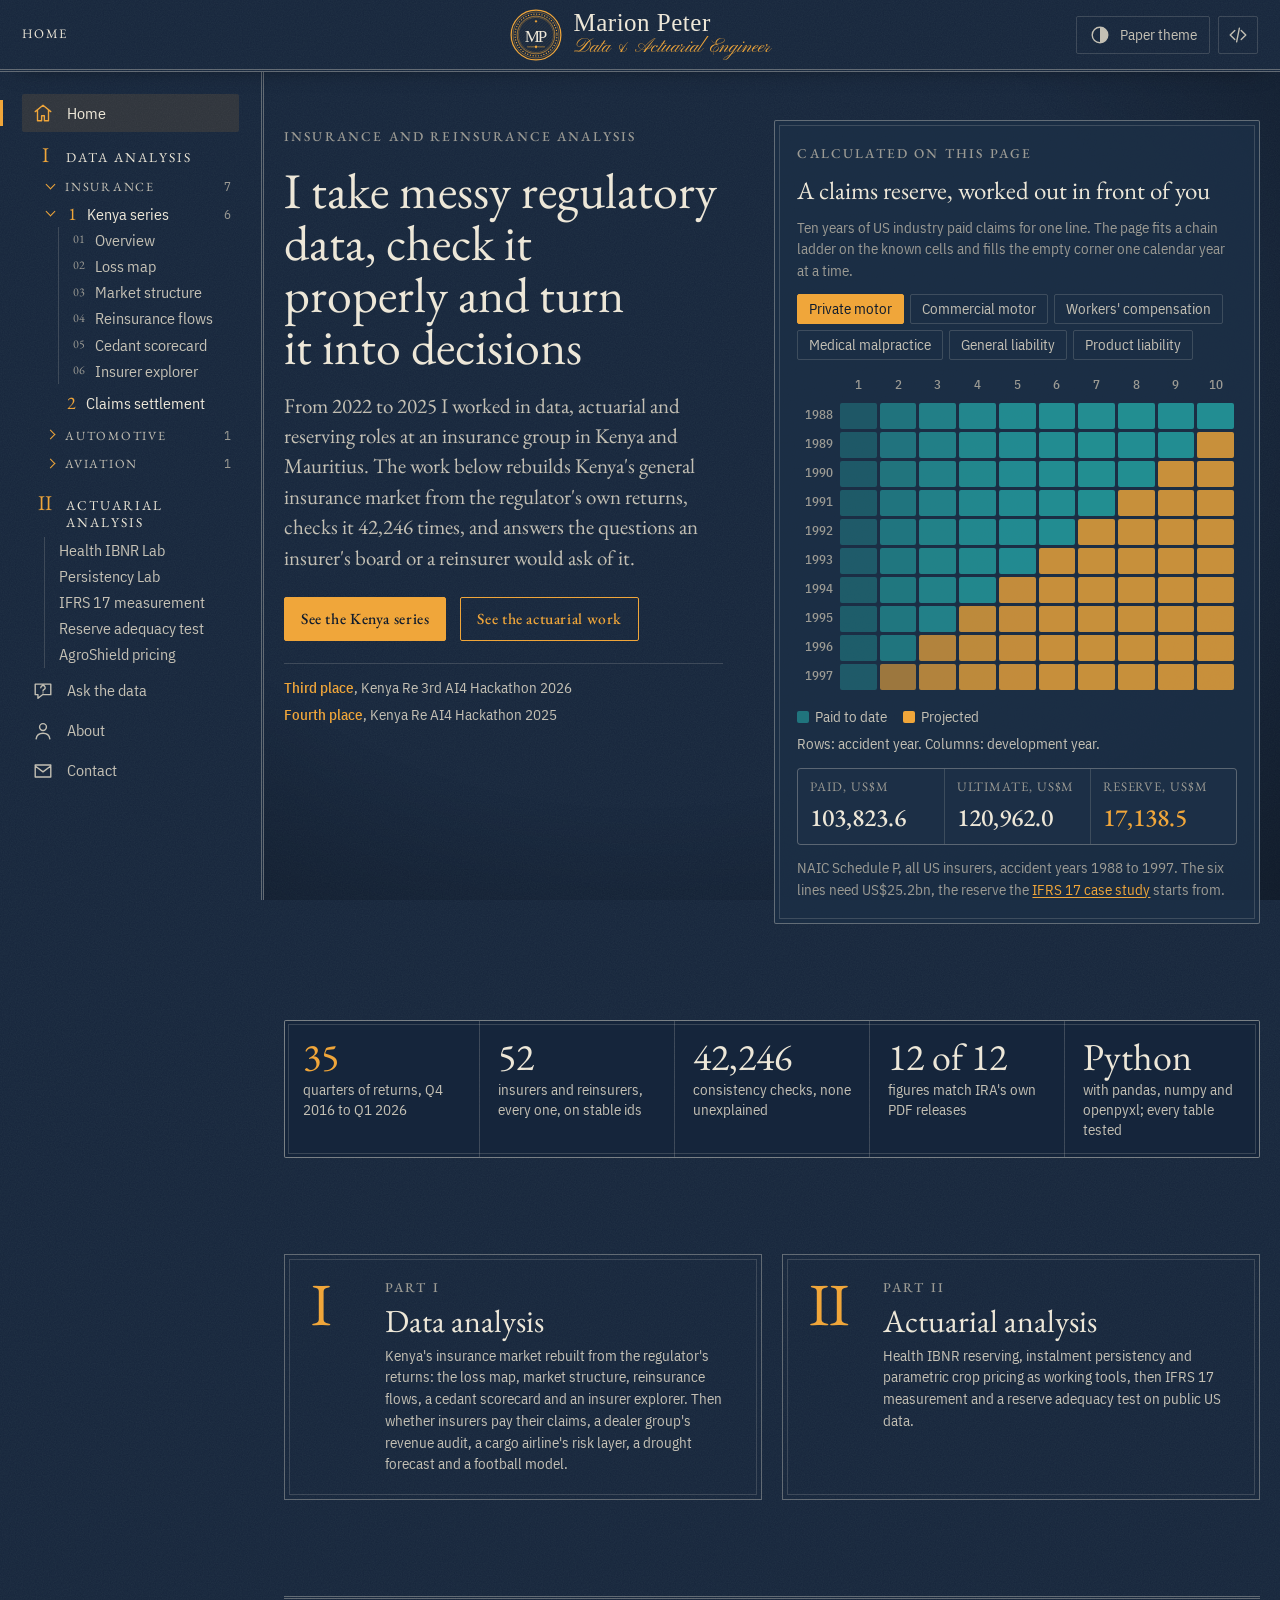
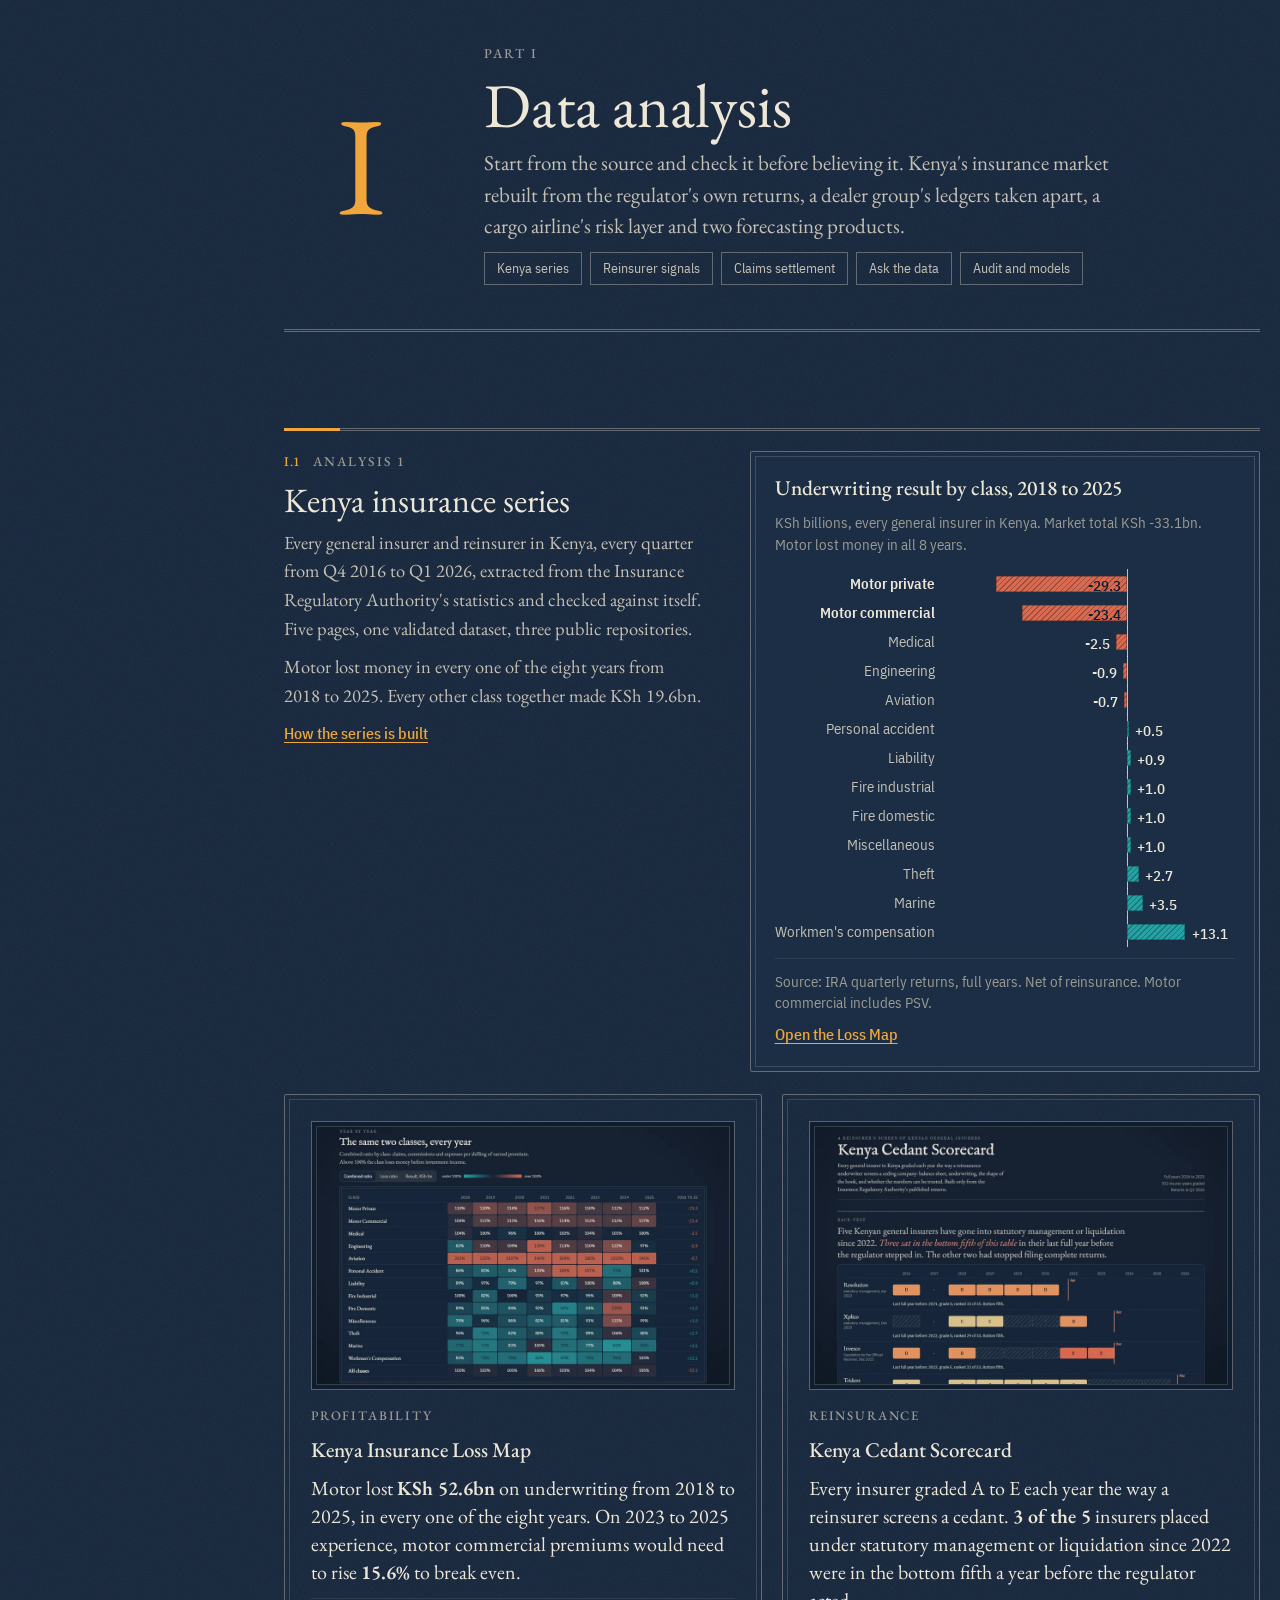
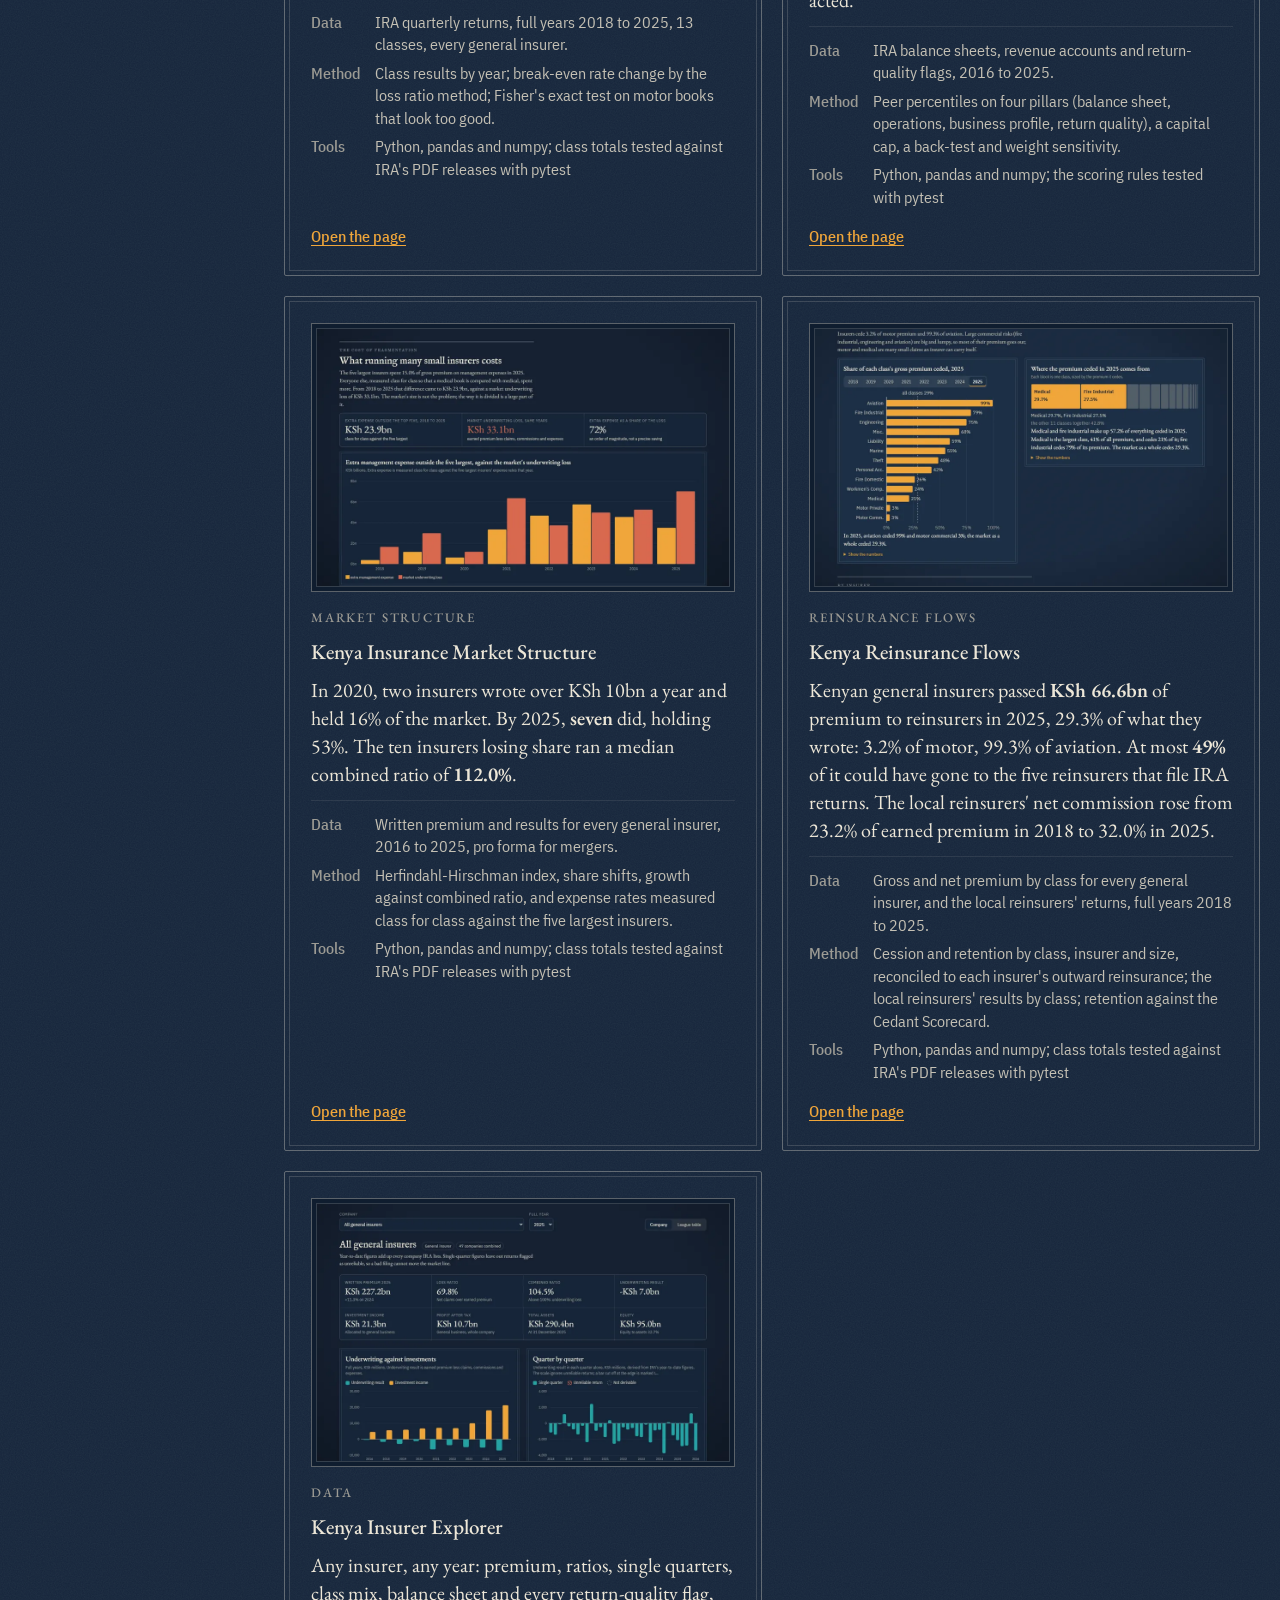
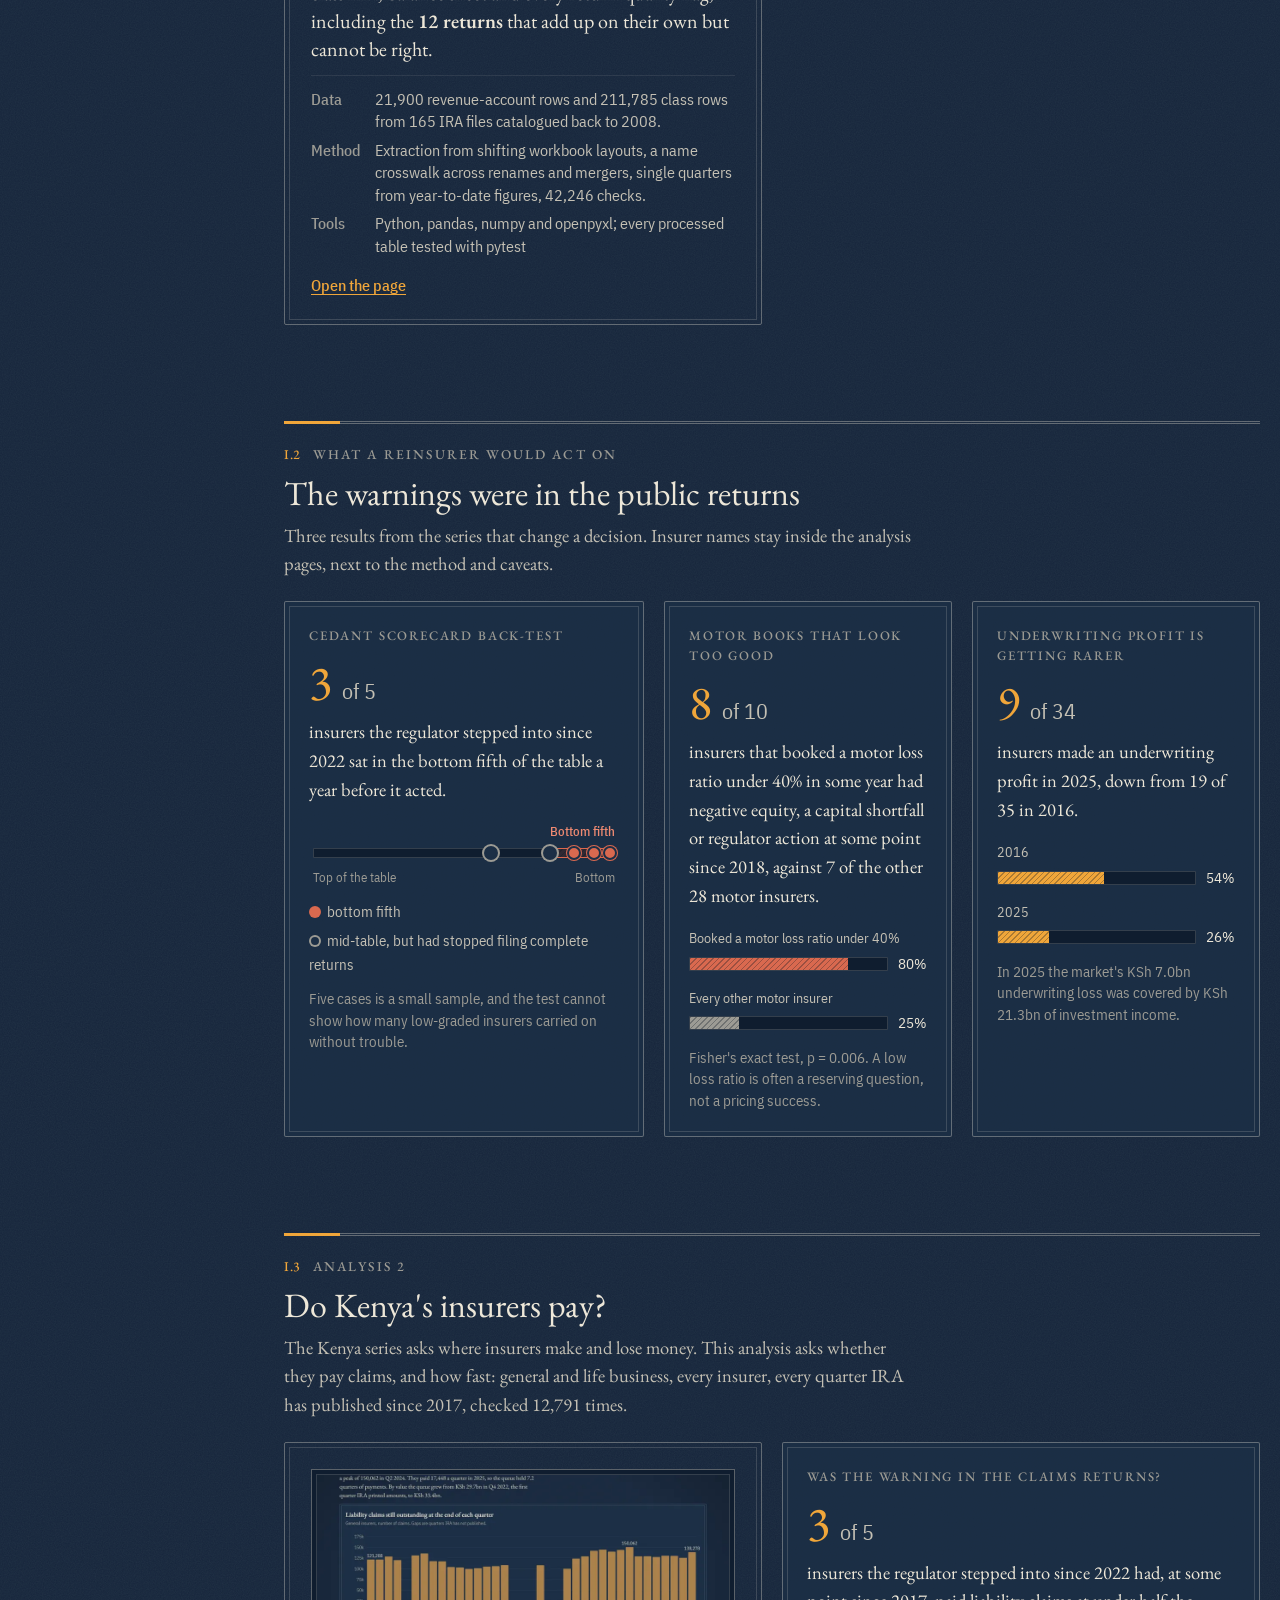
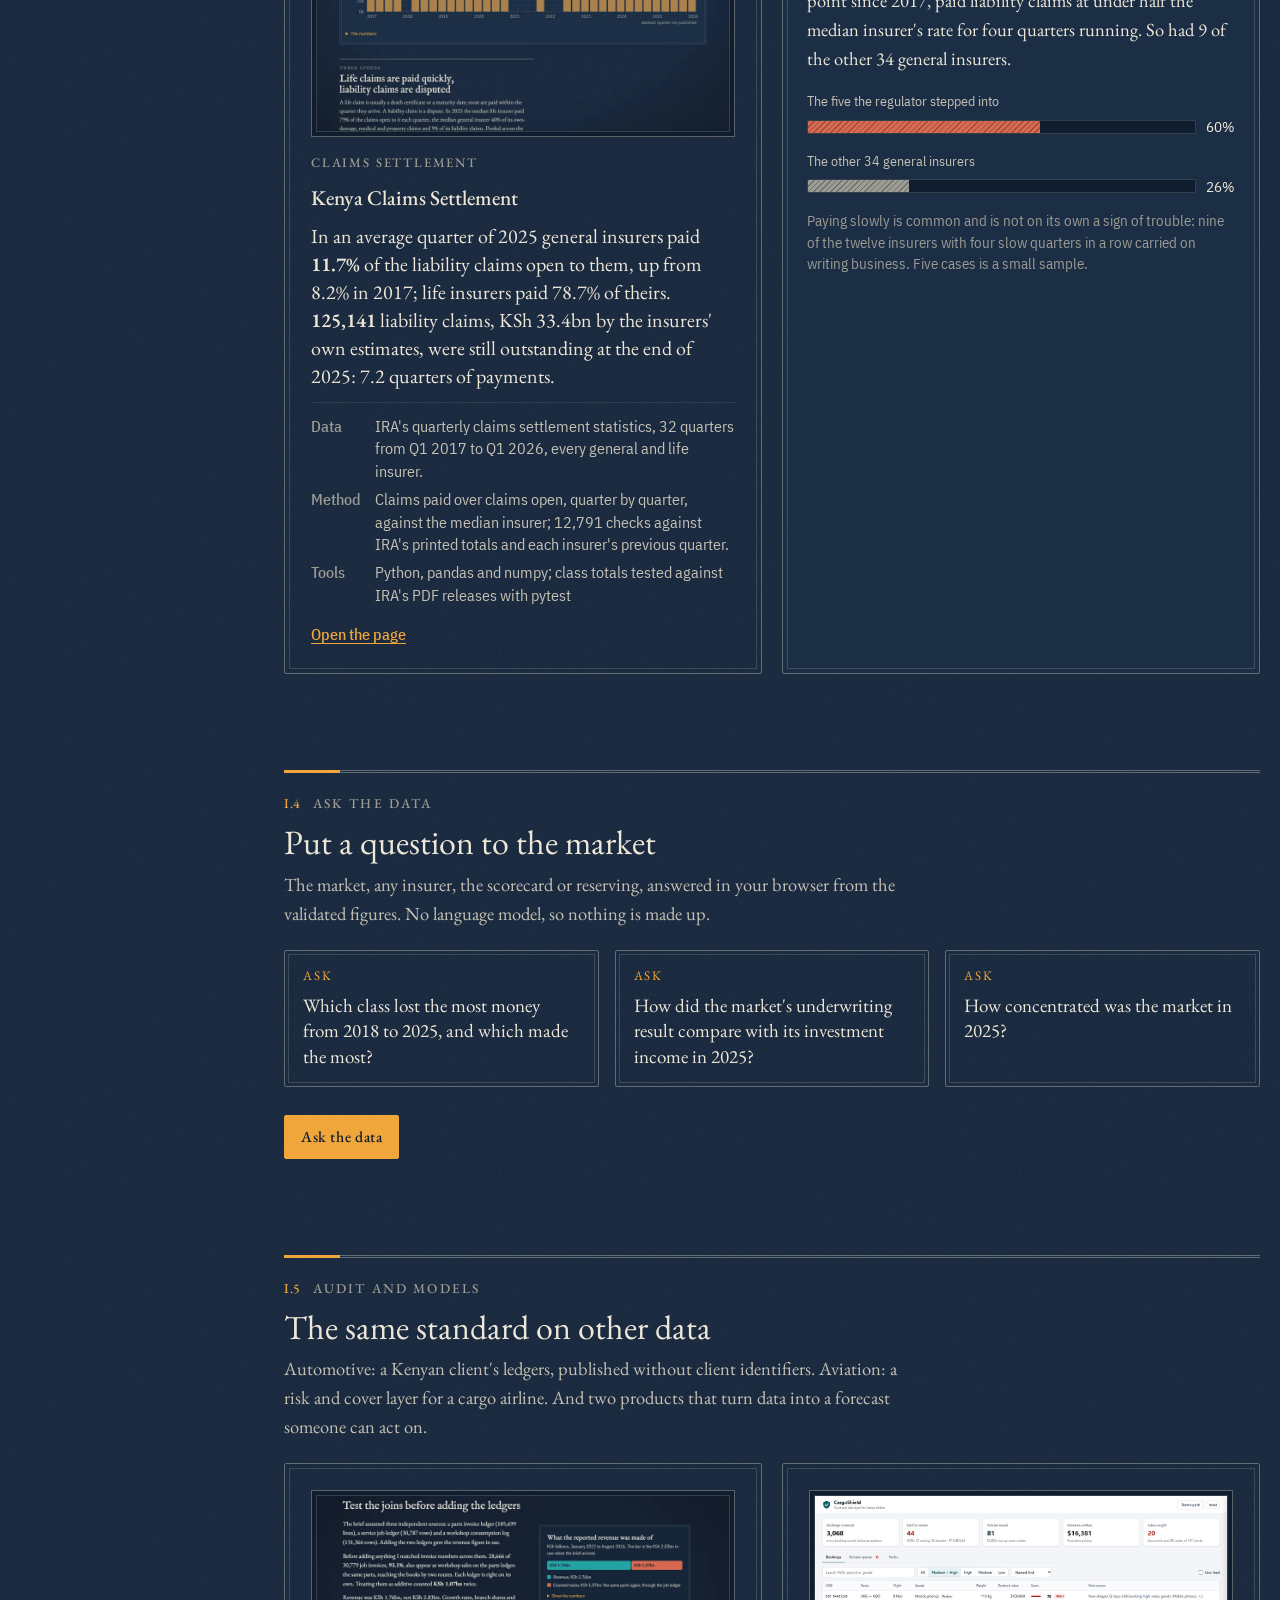
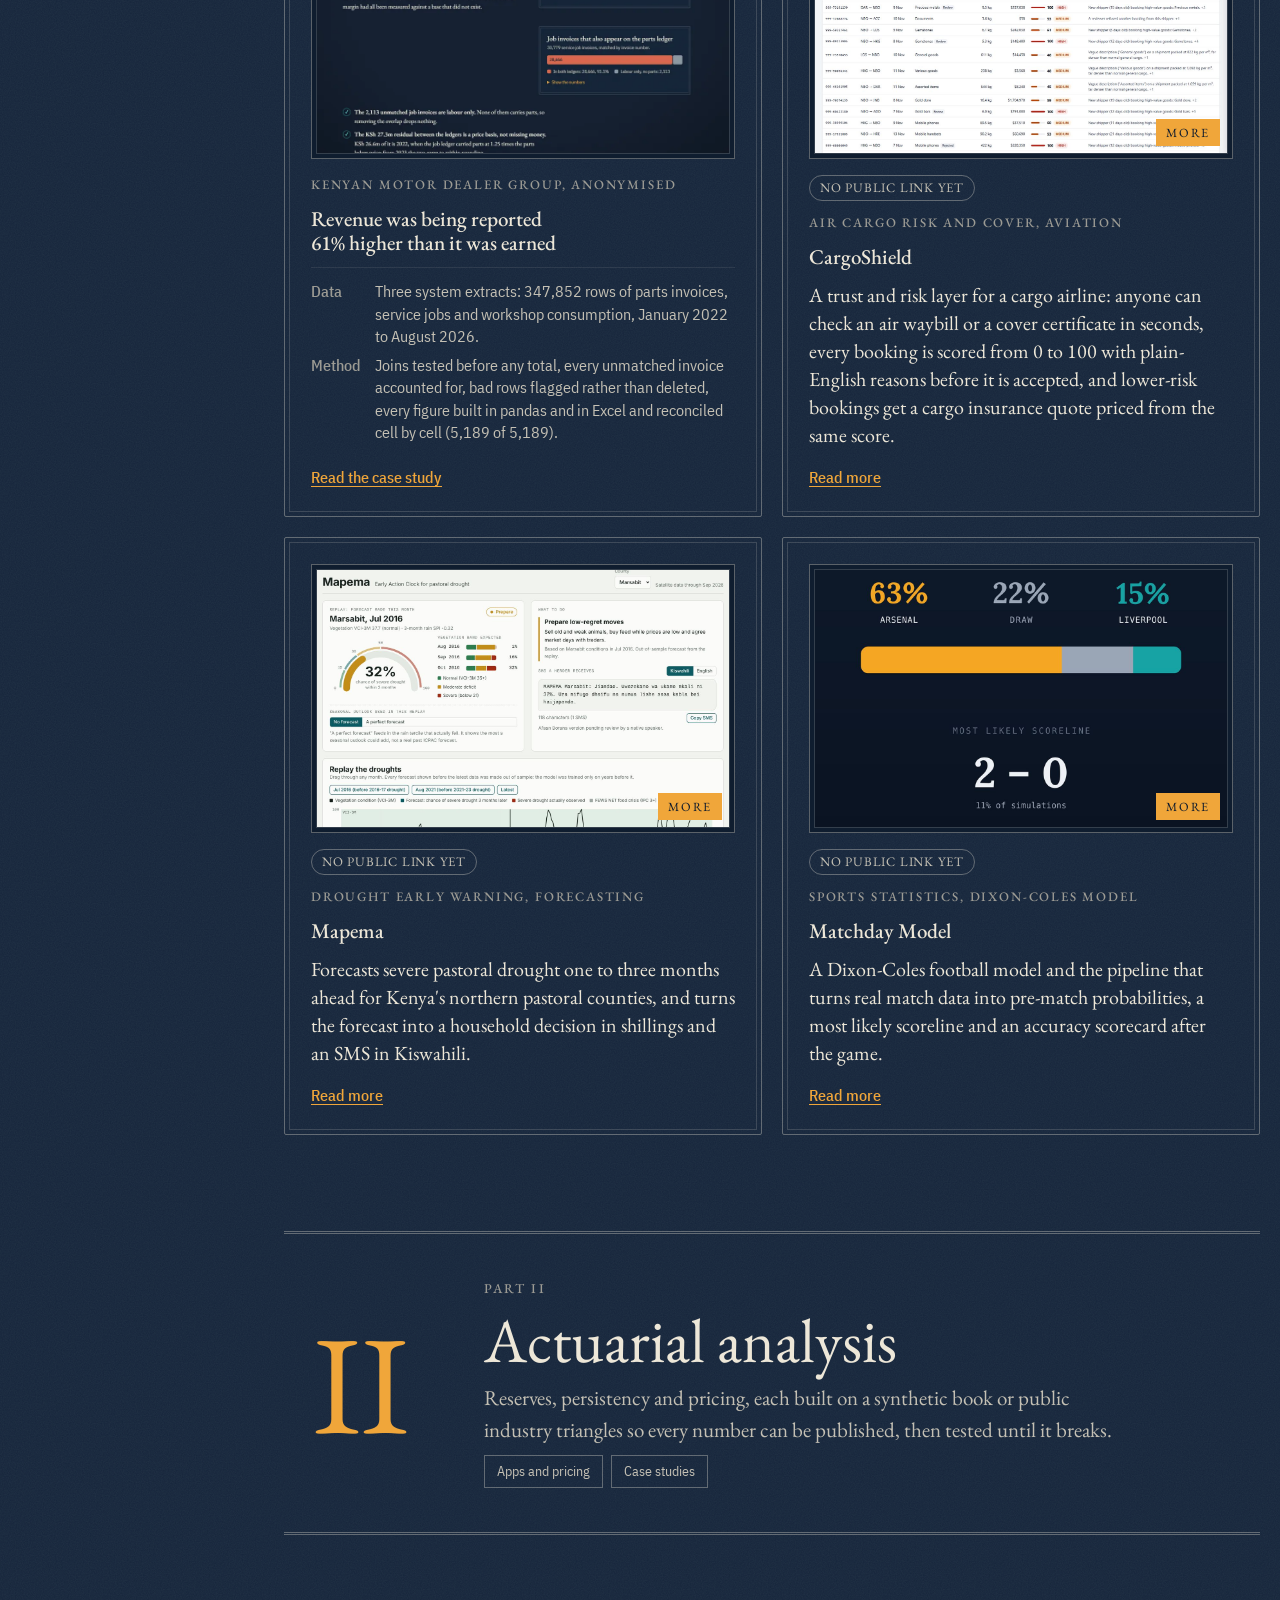
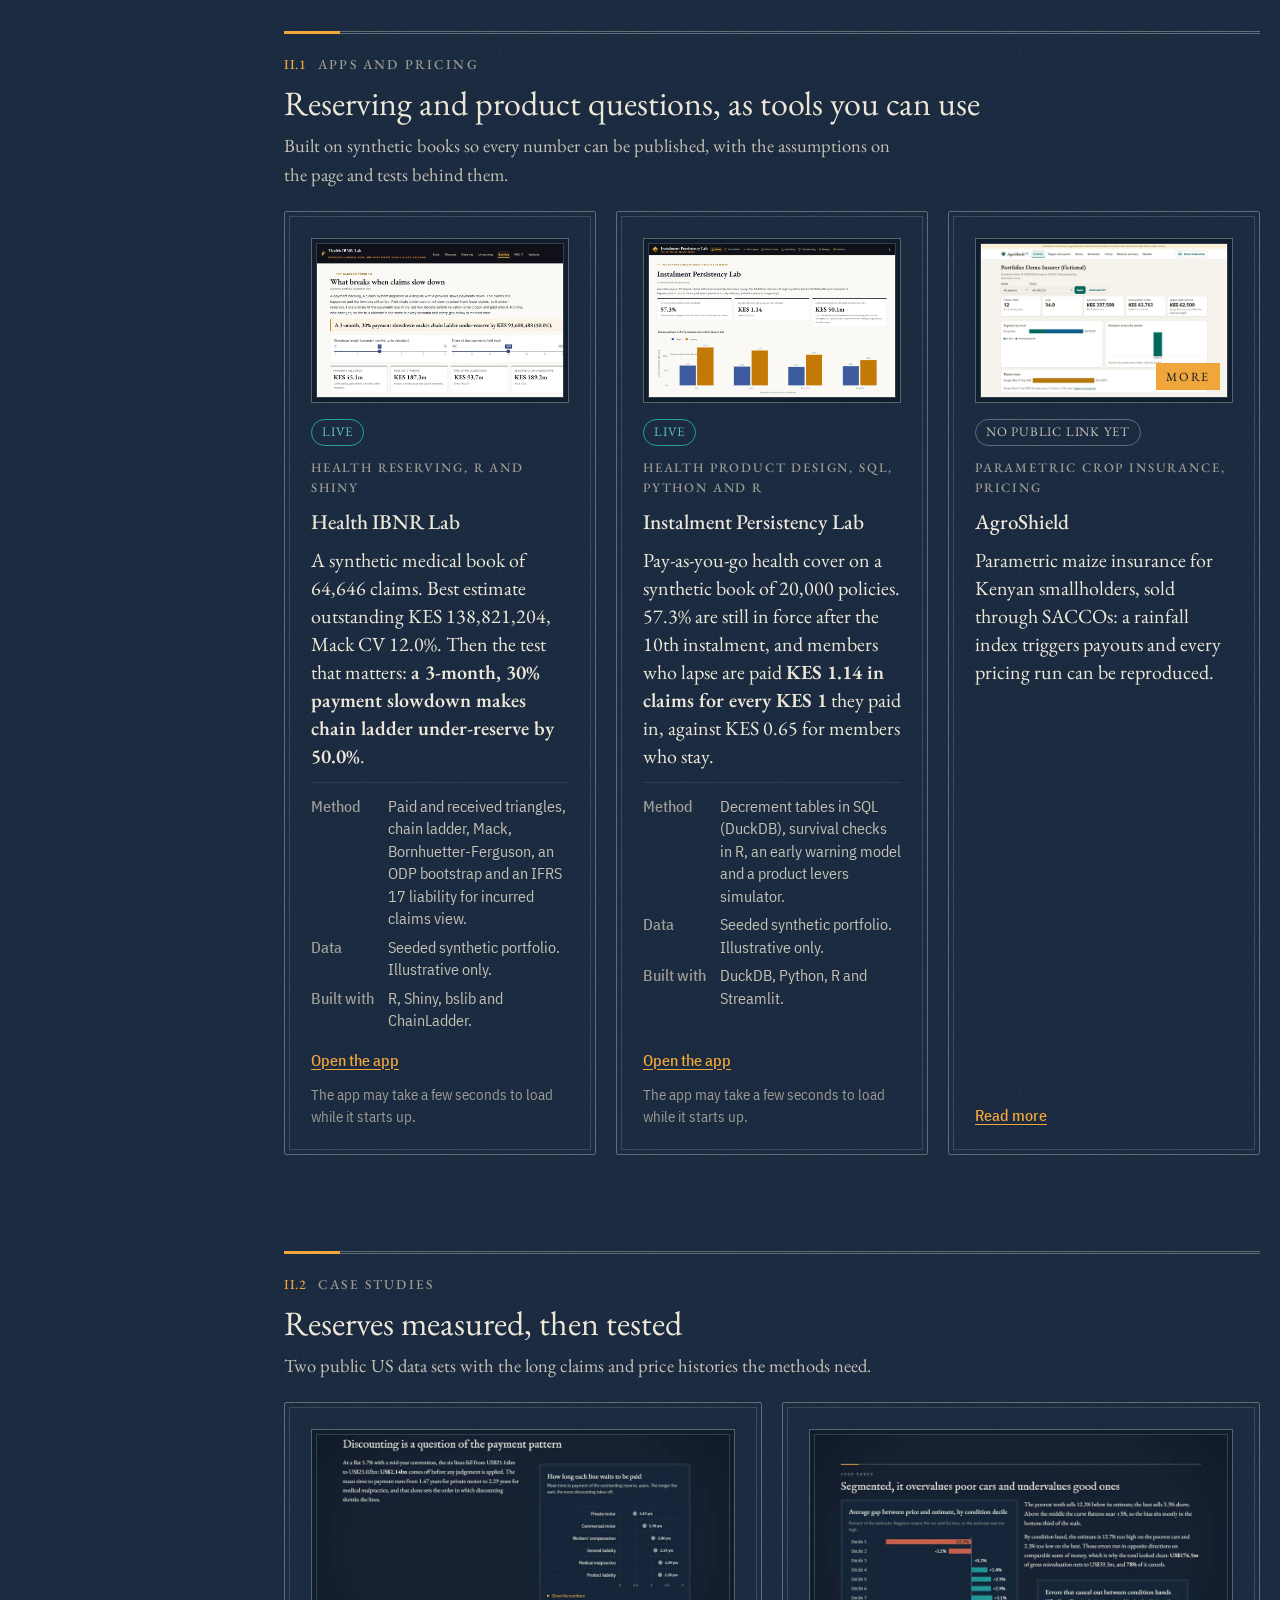
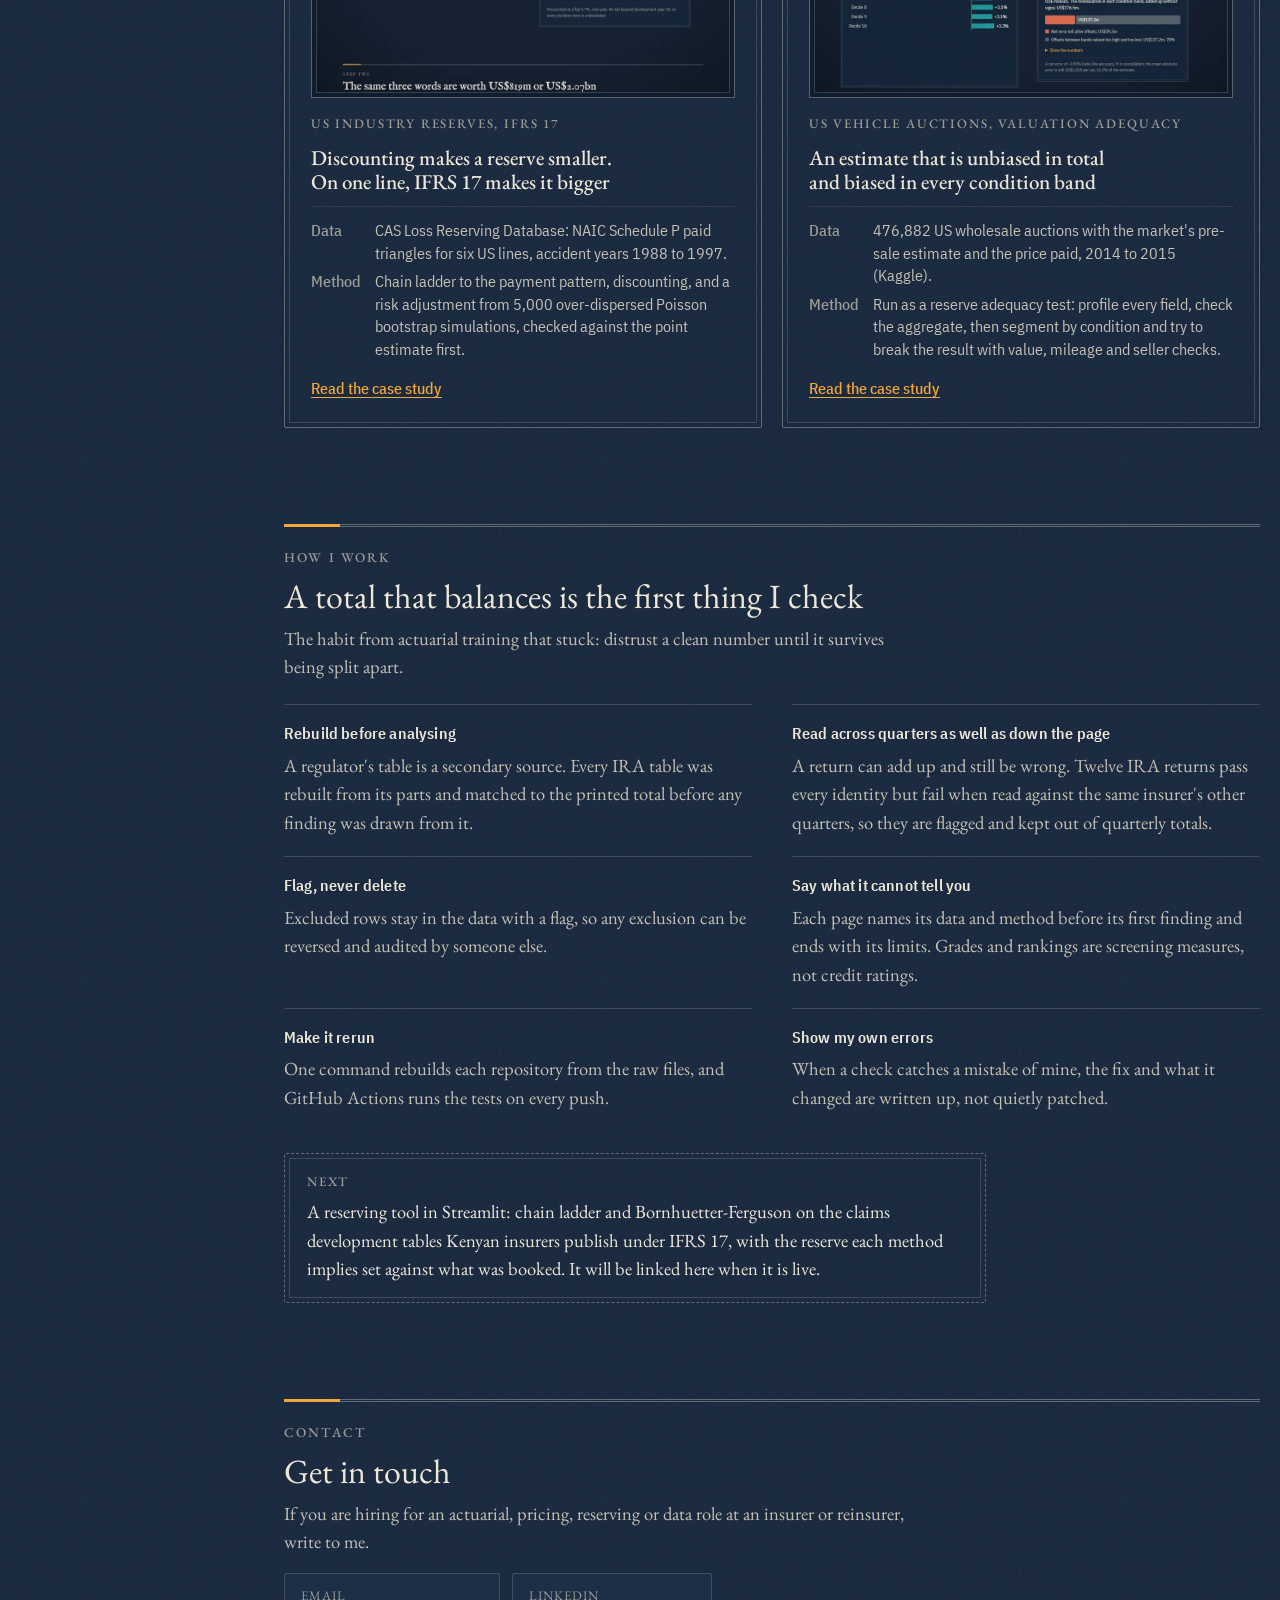
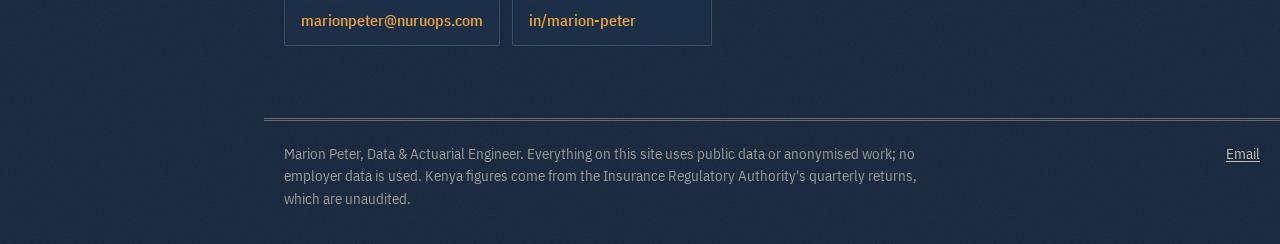
==== index.html @ 296b7678 "Data analysis hierarchy: Insurance with the Kenya series and Claims settlement; claims card, figures" ====
<!doctype html>
<html lang="en">
<head>
<meta charset="utf-8">
<meta name="viewport" content="width=device-width, initial-scale=1">
<title>Marion Peter | Data &amp; Actuarial Engineer</title>
<meta name="description" content="Kenya&#x27;s general insurance market rebuilt from the regulator&#x27;s returns and checked 42,246 times: where insurers lose money, what premiums would need to do, and which cedants a reinsurer should worry about.">
<link rel="canonical" href="https://maidenpeter.github.io/">
<meta name="author" content="Marion Peter">
<meta name="theme-color" content="#15253b">
<meta property="og:type" content="website">
<meta property="og:site_name" content="Marion Peter">
<meta property="og:title" content="Marion Peter, Data &amp; Actuarial Engineer">
<meta property="og:description" content="Kenya&#x27;s general insurance market rebuilt from the regulator&#x27;s returns and checked 42,246 times: where insurers lose money, what premiums would need to do, and which cedants a reinsurer should worry about.">
<meta property="og:url" content="https://maidenpeter.github.io/">
<meta property="og:image" content="https://maidenpeter.github.io/assets/og.png">
<meta property="og:image:width" content="1200">
<meta property="og:image:height" content="630">
<meta property="og:image:alt" content="Kenya general insurance underwriting result by class, 2018 to 2025: motor KSh -52.6bn, every other class together KSh +19.6bn.">
<meta name="twitter:card" content="summary_large_image">
<link rel="icon" href="/favicon.svg" type="image/svg+xml">
<link rel="icon" href="/favicon.ico" sizes="32x32">
<link rel="apple-touch-icon" href="/assets/apple-touch-icon.png">
<script>try{var t=localStorage.getItem('mp-theme');if(t==='light'||t==='dark')document.documentElement.setAttribute('data-theme',t)}catch(e){}</script>
<link rel="preconnect" href="https://fonts.googleapis.com">
<link rel="preconnect" href="https://fonts.gstatic.com" crossorigin>
<link rel="stylesheet" href="https://fonts.googleapis.com/css2?family=EB+Garamond:ital,wght@0,400;0,500;0,600;1,400&family=IBM+Plex+Sans+Condensed:wght@400;500;600&family=IM+Fell+English:ital@0;1&family=IM+Fell+English+SC&family=Pinyon+Script&family=Old+Standard+TT:ital,wght@0,400;0,700;1,400&display=swap">
<link rel="stylesheet" href="/assets/site.css">
<link rel="stylesheet" href="/assets/nav.css">
<link rel="stylesheet" href="/assets/viz.css">
</head>
<body>
<a class="skip" href="#main">Skip to content</a>
<header class="mp-top">
<nav class="mp-where" aria-label="You are here" data-where="{&quot;&quot;:[[&quot;Home&quot;,null]],&quot;data&quot;:[[&quot;I&quot;,&quot;Data analysis&quot;,&quot;/#data&quot;]],&quot;work&quot;:[[&quot;I&quot;,&quot;Data analysis&quot;,&quot;/#data&quot;],[&quot;Kenya series&quot;,&quot;/#work&quot;]],&quot;signals&quot;:[[&quot;I&quot;,&quot;Data analysis&quot;,&quot;/#data&quot;],[&quot;Reinsurer signals&quot;,&quot;/#signals&quot;]],&quot;claims&quot;:[[&quot;I&quot;,&quot;Data analysis&quot;,&quot;/#data&quot;],[&quot;Claims settlement&quot;,&quot;/#claims&quot;]],&quot;ask&quot;:[[&quot;I&quot;,&quot;Data analysis&quot;,&quot;/#data&quot;],[&quot;Ask the data&quot;,&quot;/#ask&quot;]],&quot;data-more&quot;:[[&quot;I&quot;,&quot;Data analysis&quot;,&quot;/#data&quot;],[&quot;Audit and models&quot;,&quot;/#data-more&quot;]],&quot;actuarial&quot;:[[&quot;II&quot;,&quot;Actuarial analysis&quot;,&quot;/#actuarial&quot;]],&quot;apps&quot;:[[&quot;II&quot;,&quot;Actuarial analysis&quot;,&quot;/#actuarial&quot;],[&quot;Apps and pricing&quot;,&quot;/#apps&quot;]],&quot;actuarial-cases&quot;:[[&quot;II&quot;,&quot;Actuarial analysis&quot;,&quot;/#actuarial&quot;],[&quot;Case studies&quot;,&quot;/#actuarial-cases&quot;]],&quot;method&quot;:[[&quot;How I work&quot;,&quot;/#method&quot;]],&quot;contact&quot;:[[&quot;Contact&quot;,&quot;/#contact&quot;]]}"><span class="mp-wc" aria-current="location">Home</span></nav>
<a class="mp-brand" href="/"><svg class="mp-seal" viewBox="0 0 64 64" aria-hidden="true" focusable="false">
<defs><pattern id="mp-hatch" width="2.6" height="2.6" patternUnits="userSpaceOnUse" patternTransform="rotate(45)"><path d="M0 0v2.6" stroke="currentColor" stroke-width=".55"/></pattern></defs>
<circle cx="32" cy="32" r="30.6" fill="none" stroke="currentColor" stroke-width="1.5"/>
<circle cx="32" cy="32" r="28.3" fill="none" stroke="currentColor" stroke-width=".5"/>
<circle class="mp-beads" cx="32" cy="32" r="25.8" fill="none" stroke="currentColor" stroke-width="1.6" stroke-linecap="round" stroke-dasharray="0 3.377"/>
<circle cx="32" cy="32" r="23.2" fill="url(#mp-hatch)" fill-opacity=".22" stroke="currentColor" stroke-width=".8"/>
<circle cx="32" cy="32" r="21.6" fill="none" stroke="currentColor" stroke-width=".35"/>
<path d="M32 13.4l1.7 1.7-1.7 1.7-1.7-1.7z" fill="currentColor"/>
<text x="32" y="40.6" text-anchor="middle"><tspan>M</tspan><tspan dx="-2.4">P</tspan></text>
<path d="M21.5 46.6h8M34.5 46.6h8" stroke="currentColor" stroke-width=".7" stroke-linecap="round"/>
<path d="M32 44.5l2.1 2.1-2.1 2.1-2.1-2.1z" fill="currentColor"/>
</svg><span class="mp-who"><b class="mp-nm">Marion Peter</b><span class="mp-role">Data &amp; Actuarial Engineer</span></span></a>
<div class="mp-tools"><button class="mp-theme" type="button" hidden><svg class="mp-ic" viewBox="0 0 24 24" width="22" height="22" aria-hidden="true" focusable="false" fill="none" stroke="currentColor" stroke-width="1.5" stroke-linecap="round" stroke-linejoin="round"><path d="M12 3.5a8.5 8.5 0 1 0 0 17 8.5 8.5 0 0 0 0-17z"/><path d="M12 3.5a8.5 8.5 0 0 1 0 17z" fill="currentColor" stroke="none"/></svg><span class="mp-l">Paper theme</span></button><a class="mp-gh" href="https://github.com/maidenpeter" aria-label="GitHub" title="GitHub"><svg class="mp-ic" viewBox="0 0 24 24" width="22" height="22" aria-hidden="true" focusable="false" fill="none" stroke="currentColor" stroke-width="1.5" stroke-linecap="round" stroke-linejoin="round"><path d="M8.5 7 3.5 12l5 5M15.5 7l5 5-5 5M13.5 4.5l-3 15"/></svg><span class="mp-l">GitHub</span></a></div>
</header>
<div class="mp-side"><nav class="mp-nav" aria-label="Main"><a class="mp-back" href="/" hidden data-home><svg class="mp-ic" viewBox="0 0 24 24" width="22" height="22" aria-hidden="true" focusable="false" fill="none" stroke="currentColor" stroke-width="1.5" stroke-linecap="round" stroke-linejoin="round"><path d="M19.5 12h-15M10.5 6l-6 6 6 6"/></svg><span class="mp-l">Back</span><span class="mp-s">Back</span></a><a href="/" aria-current="page" data-spy=""><svg class="mp-ic" viewBox="0 0 24 24" width="22" height="22" aria-hidden="true" focusable="false" fill="none" stroke="currentColor" stroke-width="1.5" stroke-linecap="round" stroke-linejoin="round"><path d="M3.5 10.5 12 3.5l8.5 7M6 9v11.5h4.5V15h3v5.5H18V9"/></svg><span class="mp-l">Home</span><span class="mp-s">Home</span></a><div class="mp-ch"><button class="mp-ch-btn" type="button" popovertarget="mp-ch-data" data-spy="data work signals claims ask data-more"><svg class="mp-ic" viewBox="0 0 24 24" width="22" height="22" aria-hidden="true" focusable="false" fill="none" stroke="currentColor" stroke-width="1.5" stroke-linecap="round" stroke-linejoin="round"><path d="M3.5 20.5h17M7 17v-5M12 17V6.5M17 17V9.5"/></svg><span class="mp-s">Data</span></button><div class="mp-items" id="mp-ch-data" popover aria-label="Data analysis"><a class="mp-ch-link" href="/#data" data-spy="data work signals claims ask data-more"><span class="mp-num">I</span><span class="mp-ch-t">Data analysis</span><span class="mp-ch-line">Insurance, automotive and aviation data, checked before it is believed</span></a><details class="mp-grp" open><summary class="mp-grp-t">Insurance<span class="mp-grp-n">7</span></summary><div class="mp-grp-in"><details class="mp-grp mp-an" open><summary class="mp-grp-t"><span class="mp-an-n">1</span>Kenya series<span class="mp-grp-n">6</span></summary><div class="mp-grp-in"><a class="mp-it" href="/kenya-insurance/"><span class="mp-it-n">01</span>Overview</a><a class="mp-it" href="/ira-kenya-insurance/page/kenya-insurance-loss-map.html"><span class="mp-it-n">02</span>Loss map</a><a class="mp-it" href="/ira-kenya-insurance/page/kenya-insurance-market-structure.html"><span class="mp-it-n">03</span>Market structure</a><a class="mp-it" href="/ira-kenya-insurance/page/kenya-insurance-reinsurance-flows.html"><span class="mp-it-n">04</span>Reinsurance flows</a><a class="mp-it" href="/ira-kenya-reinsurance/page/kenya-cedant-scorecard.html"><span class="mp-it-n">05</span>Cedant scorecard</a><a class="mp-it" href="/ira-kenya-data/explorer/kenya-insurer-explorer.html"><span class="mp-it-n">06</span>Insurer explorer</a></div></details><a class="mp-it mp-an-link" href="/ira-kenya-insurance/page/kenya-claims-settlement.html"><span class="mp-an-n">2</span>Claims settlement</a></div></details><details class="mp-grp"><summary class="mp-grp-t">Automotive<span class="mp-grp-n">1</span></summary><div class="mp-grp-in"><a class="mp-it" href="/work/dealer-revenue/">Dealer revenue audit</a></div></details><details class="mp-grp"><summary class="mp-grp-t">Aviation<span class="mp-grp-n">1</span></summary><div class="mp-grp-in"><a class="mp-it" href="/#cargoshield">CargoShield</a></div></details></div></div><div class="mp-ch"><button class="mp-ch-btn" type="button" popovertarget="mp-ch-actuarial" data-spy="actuarial apps actuarial-cases"><svg class="mp-ic" viewBox="0 0 24 24" width="22" height="22" aria-hidden="true" focusable="false" fill="none" stroke="currentColor" stroke-width="1.5" stroke-linecap="round" stroke-linejoin="round"><path d="M4 4h4.5v4.5H4zM9.75 4h4.5v4.5h-4.5zM15.5 4H20v4.5h-4.5zM4 9.75h4.5v4.5H4zM9.75 9.75h4.5v4.5h-4.5zM4 15.5h4.5V20H4z"/></svg><span class="mp-s">Actuarial</span></button><div class="mp-items" id="mp-ch-actuarial" popover aria-label="Actuarial analysis"><a class="mp-ch-link" href="/#actuarial" data-spy="actuarial apps actuarial-cases"><span class="mp-num">II</span><span class="mp-ch-t">Actuarial analysis</span><span class="mp-ch-line">Reserving, IFRS 17 and pricing</span></a><a class="mp-it" href="/#hil">Health IBNR Lab</a><a class="mp-it" href="/#ipl">Persistency Lab</a><a class="mp-it" href="/work/ifrs17-measurement/">IFRS 17 measurement</a><a class="mp-it" href="/work/valuation-adequacy/">Reserve adequacy test</a><a class="mp-it" href="/#agroshield">AgroShield pricing</a></div></div><a href="/ask/" data-spy=""><svg class="mp-ic" viewBox="0 0 24 24" width="22" height="22" aria-hidden="true" focusable="false" fill="none" stroke="currentColor" stroke-width="1.5" stroke-linecap="round" stroke-linejoin="round"><path d="M3.5 4.5h17v11.5h-9l-5 4v-4h-3zM9.6 8.4a2.4 2.4 0 1 1 3.4 2.2c-.6.3-1 .8-1 1.5M12 14v.1"/></svg><span class="mp-l">Ask the data</span><span class="mp-s">Ask</span></a><a href="/about/" data-spy="method"><svg class="mp-ic" viewBox="0 0 24 24" width="22" height="22" aria-hidden="true" focusable="false" fill="none" stroke="currentColor" stroke-width="1.5" stroke-linecap="round" stroke-linejoin="round"><path d="M12 11.5a3.75 3.75 0 1 0 0-7.5 3.75 3.75 0 0 0 0 7.5zM4.5 20.5c.6-3.9 3.6-6 7.5-6s6.9 2.1 7.5 6"/></svg><span class="mp-l">About</span><span class="mp-s">About</span></a><a href="/#contact" data-spy="contact"><svg class="mp-ic" viewBox="0 0 24 24" width="22" height="22" aria-hidden="true" focusable="false" fill="none" stroke="currentColor" stroke-width="1.5" stroke-linecap="round" stroke-linejoin="round"><path d="M3.5 5.5h17v13h-17zM3.5 6.5l8.5 6.5 8.5-6.5"/></svg><span class="mp-l">Contact</span><span class="mp-s">Contact</span></a></nav></div>

<main id="main" class="wrap">
<section class="hero" aria-labelledby="h1">
<div class="hero-text">
<span class="eyebrow">Insurance and reinsurance analysis</span>
<h1 id="h1">I take messy regulatory data, check it properly and turn it into decisions</h1>
<p class="lede">From 2022 to 2025 I worked in data, actuarial and reserving roles at an insurance group in Kenya and Mauritius. The work below rebuilds Kenya's general insurance market from the regulator's own returns, checks it 42,246 times, and answers the questions an insurer's board or a reinsurer would ask of it.</p>
<div class="cta"><a class="btn primary" href="#work">See the Kenya series</a><a class="btn quiet" href="#actuarial">See the actuarial work</a></div>
<p class="placings"><span><b>Third place</b>, Kenya Re 3rd AI4 Hackathon 2026</span><span><b>Fourth place</b>, Kenya Re AI4 Hackathon 2025</span></p>
</div>
<figure class="tri-panel" aria-labelledby="tri-h">
<span class="eyebrow">Calculated on this page</span>
<h2 id="tri-h">A claims reserve, worked out in front of you</h2>
<p class="small">Ten years of US industry paid claims for one line. The page fits a chain ladder on the known cells and fills the empty corner one calendar year at a time.</p>
<div class="tri-tabs" role="group" aria-label="Line of business"><button type="button" data-k="0" aria-pressed="true">Private motor</button><button type="button" data-k="1" aria-pressed="false">Commercial motor</button><button type="button" data-k="2" aria-pressed="false">Workers&#x27; compensation</button><button type="button" data-k="3" aria-pressed="false">Medical malpractice</button><button type="button" data-k="4" aria-pressed="false">General liability</button><button type="button" data-k="5" aria-pressed="false">Product liability</button></div>
<table class="tri" id="tri" aria-describedby="tri-sum">
<caption class="sr-only" id="tri-cap">Private motor</caption>
<thead><tr><th scope="col"><span class="sr-only">Accident year</span></th><th scope="col">1</th><th scope="col">2</th><th scope="col">3</th><th scope="col">4</th><th scope="col">5</th><th scope="col">6</th><th scope="col">7</th><th scope="col">8</th><th scope="col">9</th><th scope="col">10</th></tr></thead>
<tbody><tr><th scope="row">1988</th><td class="" style="--a:0.356"></td><td class="" style="--a:0.592"></td><td class="" style="--a:0.700"></td><td class="" style="--a:0.757"></td><td class="" style="--a:0.789"></td><td class="" style="--a:0.806"></td><td class="" style="--a:0.813"></td><td class="" style="--a:0.817"></td><td class="" style="--a:0.819"></td><td class="" style="--a:0.820"></td></tr><tr><th scope="row">1989</th><td class="" style="--a:0.360"></td><td class="" style="--a:0.595"></td><td class="" style="--a:0.702"></td><td class="" style="--a:0.760"></td><td class="" style="--a:0.791"></td><td class="" style="--a:0.806"></td><td class="" style="--a:0.814"></td><td class="" style="--a:0.818"></td><td class="" style="--a:0.819"></td><td class="p on" style="--a:0.820"></td></tr><tr><th scope="row">1990</th><td class="" style="--a:0.368"></td><td class="" style="--a:0.600"></td><td class="" style="--a:0.708"></td><td class="" style="--a:0.765"></td><td class="" style="--a:0.794"></td><td class="" style="--a:0.807"></td><td class="" style="--a:0.814"></td><td class="" style="--a:0.817"></td><td class="p on" style="--a:0.819"></td><td class="p on" style="--a:0.820"></td></tr><tr><th scope="row">1991</th><td class="" style="--a:0.371"></td><td class="" style="--a:0.604"></td><td class="" style="--a:0.710"></td><td class="" style="--a:0.767"></td><td class="" style="--a:0.794"></td><td class="" style="--a:0.807"></td><td class="" style="--a:0.814"></td><td class="p on" style="--a:0.817"></td><td class="p on" style="--a:0.819"></td><td class="p on" style="--a:0.820"></td></tr><tr><th scope="row">1992</th><td class="" style="--a:0.378"></td><td class="" style="--a:0.610"></td><td class="" style="--a:0.714"></td><td class="" style="--a:0.767"></td><td class="" style="--a:0.793"></td><td class="" style="--a:0.807"></td><td class="p on" style="--a:0.814"></td><td class="p on" style="--a:0.817"></td><td class="p on" style="--a:0.819"></td><td class="p on" style="--a:0.820"></td></tr><tr><th scope="row">1993</th><td class="" style="--a:0.384"></td><td class="" style="--a:0.616"></td><td class="" style="--a:0.716"></td><td class="" style="--a:0.766"></td><td class="" style="--a:0.792"></td><td class="p on" style="--a:0.807"></td><td class="p on" style="--a:0.814"></td><td class="p on" style="--a:0.817"></td><td class="p on" style="--a:0.819"></td><td class="p on" style="--a:0.820"></td></tr><tr><th scope="row">1994</th><td class="" style="--a:0.394"></td><td class="" style="--a:0.620"></td><td class="" style="--a:0.713"></td><td class="" style="--a:0.764"></td><td class="p on" style="--a:0.792"></td><td class="p on" style="--a:0.807"></td><td class="p on" style="--a:0.814"></td><td class="p on" style="--a:0.817"></td><td class="p on" style="--a:0.819"></td><td class="p on" style="--a:0.820"></td></tr><tr><th scope="row">1995</th><td class="" style="--a:0.400"></td><td class="" style="--a:0.617"></td><td class="" style="--a:0.710"></td><td class="p on" style="--a:0.764"></td><td class="p on" style="--a:0.792"></td><td class="p on" style="--a:0.807"></td><td class="p on" style="--a:0.814"></td><td class="p on" style="--a:0.817"></td><td class="p on" style="--a:0.819"></td><td class="p on" style="--a:0.820"></td></tr><tr><th scope="row">1996</th><td class="" style="--a:0.400"></td><td class="" style="--a:0.608"></td><td class="p on" style="--a:0.710"></td><td class="p on" style="--a:0.764"></td><td class="p on" style="--a:0.792"></td><td class="p on" style="--a:0.807"></td><td class="p on" style="--a:0.814"></td><td class="p on" style="--a:0.817"></td><td class="p on" style="--a:0.819"></td><td class="p on" style="--a:0.820"></td></tr><tr><th scope="row">1997</th><td class="" style="--a:0.381"></td><td class="p on" style="--a:0.608"></td><td class="p on" style="--a:0.710"></td><td class="p on" style="--a:0.764"></td><td class="p on" style="--a:0.792"></td><td class="p on" style="--a:0.807"></td><td class="p on" style="--a:0.814"></td><td class="p on" style="--a:0.817"></td><td class="p on" style="--a:0.819"></td><td class="p on" style="--a:0.820"></td></tr></tbody></table>
<ul class="tri-key"><li><i style="background:rgba(var(--cell),.6)"></i>Paid to date</li><li><i style="background:var(--mark)"></i>Projected</li><li>Rows: accident year. Columns: development year.</li></ul>
<div class="tri-read" aria-live="polite"><div><span>Paid, US$m</span><b id="tri-paid">103,823.6</b></div><div><span>Ultimate, US$m</span><b id="tri-ult">120,962.0</b></div><div><span>Reserve, US$m</span><b id="tri-res">17,138.5</b></div></div>
<p class="small" id="tri-sum">NAIC Schedule P, all US insurers, accident years 1988 to 1997. The six lines need US$25.2bn, the reserve the <a href="/work/ifrs17-measurement/">IFRS 17 case study</a> starts from.</p>
<script type="application/json" id="tri-data">{"ay0":1988,"lines":[{"name":"Private motor","paid":[[3092818,5942711,7239089,7930109,8318795,8518201,8610355,8655509,8682451,8690036],[3556683,6753435,8219551,9018288,9441842,9647917,9753014,9800477,9823747,null],[4015052,7478257,9094949,9945288,10371175,10575467,10671988,10728411,null,null],[4065571,7564284,9161104,10006407,10419901,10612083,10713621,null,null,null],[4551591,8344021,10047179,10901995,11336777,11555121,null,null,null,null],[5020277,9125734,10890282,11782219,12249826,null,null,null,null,null],[5569355,9871002,11641397,12600432,null,null,null,null,null,null],[5803124,10008734,11807279,null,null,null,null,null,null,null],[5835368,9900842,null,null,null,null,null,null,null,null],[5754249,null,null,null,null,null,null,null,null,null]]},{"name":"Commercial motor","paid":[[154058,326916,447963,528167,574471,599428,613573,619616,621956,626097],[173856,357652,488306,569371,624655,648988,662268,668959,674441,null],[181888,391331,527129,616793,667426,698277,712917,718396,null,null],[179520,381993,522324,613352,672472,698335,711762,null,null,null],[181066,403957,548391,648274,706559,731033,null,null,null,null],[215436,440324,596185,707671,762039,null,null,null,null,null],[249231,490657,662138,768095,null,null,null,null,null,null],[258839,511937,675166,null,null,null,null,null,null,null],[271565,510191,null,null,null,null,null,null,null,null],[272342,null,null,null,null,null,null,null,null,null]]},{"name":"Workers' compensation","paid":[[285804,638532,865100,996363,1084351,1133188,1169749,1196917,1229203,1241715],[307720,684140,916996,1065674,1154072,1210479,1249886,1291512,1308706,null],[320124,757479,1017144,1169014,1258975,1315368,1368374,1394675,null,null],[347417,793749,1053414,1209556,1307164,1381645,1414747,null,null,null],[342982,781402,1014982,1172915,1281864,1328801,null,null,null,null],[342385,743433,959147,1113314,1187581,null,null,null,null,null],[351060,750392,993751,1114842,null,null,null,null,null,null],[343841,768575,962081,null,null,null,null,null,null,null],[381484,736040,null,null,null,null,null,null,null,null],[340132,null,null,null,null,null,null,null,null,null]]},{"name":"Medical malpractice","paid":[[5934,47258,95054,131616,165117,181937,198395,206068,213374,217239],[9433,51855,98976,149169,175588,197590,211242,217986,222707,null],[11996,54742,118964,163695,190391,213972,225199,235717,null,null],[9517,73420,146347,199262,244987,260333,275923,null,null,null],[12479,78212,157400,209959,244018,267007,null,null,null,null],[18229,90710,166325,227891,276235,null,null,null,null,null],[14952,94303,186577,252449,null,null,null,null,null,null],[17995,110181,209222,null,null,null,null,null,null,null],[20390,107474,null,null,null,null,null,null,null,null],[20361,null,null,null,null,null,null,null,null,null]]},{"name":"General liability","paid":[[31447,87470,146807,220502,256564,282111,300903,308636,314566,317889],[36601,99778,178262,238864,289540,318666,331488,343442,350684,null],[41035,108655,190403,262674,302957,334770,352726,361103,null,null],[39031,126807,227783,316632,368941,402043,426085,null,null,null],[42801,126926,222655,304301,350992,389250,null,null,null,null],[44930,173066,293039,378512,434995,null,null,null,null,null],[54253,169202,296394,402244,null,null,null,null,null,null],[39780,167908,294332,null,null,null,null,null,null,null],[62630,191258,null,null,null,null,null,null,null,null],[54130,null,null,null,null,null,null,null,null,null]]},{"name":"Product liability","paid":[[7719,17079,32138,55930,75400,99711,101039,104617,110040,110973],[6387,17842,35429,57222,80791,95150,103731,112450,112614,null],[8347,18022,36758,71537,87621,100813,121789,121255,null,null],[7700,21502,43272,64383,78572,93042,100276,null,null,null],[8223,23181,37376,52041,72611,76059,null,null,null,null],[12122,26156,48834,82909,94462,null,null,null,null,null],[7596,19404,65507,111264,null,null,null,null,null,null],[10264,44816,62018,null,null,null,null,null,null,null],[20162,28107,null,null,null,null,null,null,null,null],[10682,null,null,null,null,null,null,null,null,null]]}]}</script>
</figure>
</section>

<section class="proof" aria-label="The data in numbers"><div><b>35</b><span>quarters of returns, Q4 2016 to Q1 2026</span></div><div><b>52</b><span>insurers and reinsurers, every one, on stable ids</span></div><div><b>42,246</b><span>consistency checks, none unexplained</span></div><div><b>12 of 12</b><span>figures match IRA's own PDF releases</span></div><div><b>Python</b><span>with pandas, numpy and openpyxl; every table tested</span></div></section>

<nav class="parts" aria-label="Contents"><a class="part-card" href="#data"><span class="part-num" aria-hidden="true">I</span><span class="eyebrow">Part I</span><b>Data analysis</b><span class="part-sum">Kenya's insurance market rebuilt from the regulator's returns: the loss map, market structure, reinsurance flows, a cedant scorecard and an insurer explorer. Then whether insurers pay their claims, a dealer group's revenue audit, a cargo airline's risk layer, a drought forecast and a football model.</span></a><a class="part-card" href="#actuarial"><span class="part-num" aria-hidden="true">II</span><span class="eyebrow">Part II</span><b>Actuarial analysis</b><span class="part-sum">Health IBNR reserving, instalment persistency and parametric crop pricing as working tools, then IFRS 17 measurement and a reserve adequacy test on public US data.</span></a></nav>

<section id="data" class="part" aria-labelledby="h-data">
<span class="part-num" aria-hidden="true">I</span>
<div class="part-text"><span class="eyebrow">Part I</span><h2 id="h-data">Data analysis</h2><p>Start from the source and check it before believing it. Kenya's insurance market rebuilt from the regulator's own returns, a dealer group's ledgers taken apart, a cargo airline's risk layer and two forecasting products.</p><p class="part-chips"><a href="#work">Kenya series</a><a href="#signals">Reinsurer signals</a><a href="#claims">Claims settlement</a><a href="#ask">Ask the data</a><a href="#data-more">Audit and models</a></p></div>
</section>

<section id="work" aria-labelledby="h-work">
<div class="kenya-head">
<div class="sechead"><span class="eyebrow"><i>I.1</i>Analysis 1</span>
<h2 id="h-work">Kenya insurance series</h2>
<p>Every general insurer and reinsurer in Kenya, every quarter from Q4 2016 to Q1 2026, extracted from the Insurance Regulatory Authority's statistics and checked against itself. Five pages, one validated dataset, three public repositories.</p>
<p>Motor lost money in every one of the eight years from 2018 to 2025. Every other class together made KSh 19.6bn.</p>
<a class="more" href="/kenya-insurance/">How the series is built</a></div>
<figure class="panel" style="margin:0">
<h3>Underwriting result by class, 2018 to 2025</h3>
<p class="small">KSh billions, every general insurer in Kenya. Market total KSh -33.1bn. Motor lost money in all 8 years.</p>
<div class="bars" role="img" aria-label="Underwriting result by class, 2018 to 2025, KSh billions. Motor private -29.3, motor commercial -23.4, workmen&#x27;s compensation +13.1, market total -33.1."><span class="lab em">Motor private</span><span class="track" style="--zero:69.13%;--w:69.13%"><span class="bar neg"></span><span class="val neg in">-29.3</span></span><span class="lab em">Motor commercial</span><span class="track" style="--zero:69.13%;--w:55.26%"><span class="bar neg"></span><span class="val neg in">-23.4</span></span><span class="lab">Medical</span><span class="track" style="--zero:69.13%;--w:6.00%"><span class="bar neg"></span><span class="val neg">-2.5</span></span><span class="lab">Engineering</span><span class="track" style="--zero:69.13%;--w:2.01%"><span class="bar neg"></span><span class="val neg">-0.9</span></span><span class="lab">Aviation</span><span class="track" style="--zero:69.13%;--w:1.61%"><span class="bar neg"></span><span class="val neg">-0.7</span></span><span class="lab">Personal accident</span><span class="track" style="--zero:69.13%;--w:1.23%"><span class="bar pos"></span><span class="val pos">+0.5</span></span><span class="lab">Liability</span><span class="track" style="--zero:69.13%;--w:2.13%"><span class="bar pos"></span><span class="val pos">+0.9</span></span><span class="lab">Fire industrial</span><span class="track" style="--zero:69.13%;--w:2.25%"><span class="bar pos"></span><span class="val pos">+1.0</span></span><span class="lab">Fire domestic</span><span class="track" style="--zero:69.13%;--w:2.27%"><span class="bar pos"></span><span class="val pos">+1.0</span></span><span class="lab">Miscellaneous</span><span class="track" style="--zero:69.13%;--w:2.32%"><span class="bar pos"></span><span class="val pos">+1.0</span></span><span class="lab">Theft</span><span class="track" style="--zero:69.13%;--w:6.43%"><span class="bar pos"></span><span class="val pos">+2.7</span></span><span class="lab">Marine</span><span class="track" style="--zero:69.13%;--w:8.37%"><span class="bar pos"></span><span class="val pos">+3.5</span></span><span class="lab">Workmen&#x27;s compensation</span><span class="track" style="--zero:69.13%;--w:30.87%"><span class="bar pos"></span><span class="val pos">+13.1</span></span></div>
<div class="foot"><span class="small">Source: IRA quarterly returns, full years. Net of reinsurance. Motor commercial includes PSV.</span><a class="more" href="https://maidenpeter.github.io/ira-kenya-insurance/page/kenya-insurance-loss-map.html">Open the Loss Map</a></div>
</figure>
</div>
<div class="grid2"><article class="card">
<a class="thumb" href="https://maidenpeter.github.io/ira-kenya-insurance/page/kenya-insurance-loss-map.html" tabindex="-1" aria-hidden="true"><img src="/assets/shots/lossmap.webp" alt="" width="960" height="600" loading="lazy" decoding="async"><span class="cue">Open</span></a><span class="tag">Profitability</span>
<h3>Kenya Insurance Loss Map</h3>
<p class="find">Motor lost <b>KSh 52.6bn</b> on underwriting from 2018 to 2025, in every one of the eight years. On 2023 to 2025 experience, motor commercial premiums would need to rise <b>15.6%</b> to break even.</p>
<dl class="meta"><dt>Data</dt><dd>IRA quarterly returns, full years 2018 to 2025, 13 classes, every general insurer.</dd><dt>Method</dt><dd>Class results by year; break-even rate change by the loss ratio method; Fisher's exact test on motor books that look too good.</dd><dt>Tools</dt><dd>Python, pandas and numpy; class totals tested against IRA's PDF releases with pytest</dd></dl>
<div class="links"><a href="https://maidenpeter.github.io/ira-kenya-insurance/page/kenya-insurance-loss-map.html">Open the page</a></div>
</article><article class="card">
<a class="thumb" href="https://maidenpeter.github.io/ira-kenya-reinsurance/page/kenya-cedant-scorecard.html" tabindex="-1" aria-hidden="true"><img src="/assets/shots/scorecard.webp" alt="" width="960" height="600" loading="lazy" decoding="async"><span class="cue">Open</span></a><span class="tag">Reinsurance</span>
<h3>Kenya Cedant Scorecard</h3>
<p class="find">Every insurer graded A to E each year the way a reinsurer screens a cedant. <b>3 of the 5</b> insurers placed under statutory management or liquidation since 2022 were in the bottom fifth a year before the regulator acted.</p>
<dl class="meta"><dt>Data</dt><dd>IRA balance sheets, revenue accounts and return-quality flags, 2016 to 2025.</dd><dt>Method</dt><dd>Peer percentiles on four pillars (balance sheet, operations, business profile, return quality), a capital cap, a back-test and weight sensitivity.</dd><dt>Tools</dt><dd>Python, pandas and numpy; the scoring rules tested with pytest</dd></dl>
<div class="links"><a href="https://maidenpeter.github.io/ira-kenya-reinsurance/page/kenya-cedant-scorecard.html">Open the page</a></div>
</article><article class="card">
<a class="thumb" href="https://maidenpeter.github.io/ira-kenya-insurance/page/kenya-insurance-market-structure.html" tabindex="-1" aria-hidden="true"><img src="/assets/shots/structure.webp" alt="" width="960" height="600" loading="lazy" decoding="async"><span class="cue">Open</span></a><span class="tag">Market structure</span>
<h3>Kenya Insurance Market Structure</h3>
<p class="find">In 2020, two insurers wrote over KSh 10bn a year and held 16% of the market. By 2025, <b>seven</b> did, holding 53%. The ten insurers losing share ran a median combined ratio of <b>112.0%</b>.</p>
<dl class="meta"><dt>Data</dt><dd>Written premium and results for every general insurer, 2016 to 2025, pro forma for mergers.</dd><dt>Method</dt><dd>Herfindahl-Hirschman index, share shifts, growth against combined ratio, and expense rates measured class for class against the five largest insurers.</dd><dt>Tools</dt><dd>Python, pandas and numpy; class totals tested against IRA's PDF releases with pytest</dd></dl>
<div class="links"><a href="https://maidenpeter.github.io/ira-kenya-insurance/page/kenya-insurance-market-structure.html">Open the page</a></div>
</article><article class="card">
<a class="thumb" href="https://maidenpeter.github.io/ira-kenya-insurance/page/kenya-insurance-reinsurance-flows.html" tabindex="-1" aria-hidden="true"><img src="/assets/shots/flows.webp" alt="" width="960" height="600" loading="lazy" decoding="async"><span class="cue">Open</span></a><span class="tag">Reinsurance flows</span>
<h3>Kenya Reinsurance Flows</h3>
<p class="find">Kenyan general insurers passed <b>KSh 66.6bn</b> of premium to reinsurers in 2025, 29.3% of what they wrote: 3.2% of motor, 99.3% of aviation. At most <b>49%</b> of it could have gone to the five reinsurers that file IRA returns. The local reinsurers' net commission rose from 23.2% of earned premium in 2018 to 32.0% in 2025.</p>
<dl class="meta"><dt>Data</dt><dd>Gross and net premium by class for every general insurer, and the local reinsurers' returns, full years 2018 to 2025.</dd><dt>Method</dt><dd>Cession and retention by class, insurer and size, reconciled to each insurer's outward reinsurance; the local reinsurers' results by class; retention against the Cedant Scorecard.</dd><dt>Tools</dt><dd>Python, pandas and numpy; class totals tested against IRA's PDF releases with pytest</dd></dl>
<div class="links"><a href="https://maidenpeter.github.io/ira-kenya-insurance/page/kenya-insurance-reinsurance-flows.html">Open the page</a></div>
</article><article class="card">
<a class="thumb" href="https://maidenpeter.github.io/ira-kenya-data/explorer/kenya-insurer-explorer.html" tabindex="-1" aria-hidden="true"><img src="/assets/shots/explorer.webp" alt="" width="960" height="600" loading="lazy" decoding="async"><span class="cue">Open</span></a><span class="tag">Data</span>
<h3>Kenya Insurer Explorer</h3>
<p class="find">Any insurer, any year: premium, ratios, single quarters, class mix, balance sheet and every return-quality flag, including the <b>12 returns</b> that add up on their own but cannot be right.</p>
<dl class="meta"><dt>Data</dt><dd>21,900 revenue-account rows and 211,785 class rows from 165 IRA files catalogued back to 2008.</dd><dt>Method</dt><dd>Extraction from shifting workbook layouts, a name crosswalk across renames and mergers, single quarters from year-to-date figures, 42,246 checks.</dd><dt>Tools</dt><dd>Python, pandas, numpy and openpyxl; every processed table tested with pytest</dd></dl>
<div class="links"><a href="https://maidenpeter.github.io/ira-kenya-data/explorer/kenya-insurer-explorer.html">Open the page</a></div>
</article></div>
</section>

<section id="signals" aria-labelledby="h-signals">
<div class="sechead"><span class="eyebrow"><i>I.2</i>What a reinsurer would act on</span>
<h2 id="h-signals">The warnings were in the public returns</h2>
<p>Three results from the series that change a decision. Insurer names stay inside the analysis pages, next to the method and caveats.</p></div>
<div class="signals">
<div class="panel">
<span class="tag">Cedant Scorecard back-test</span>
<p class="big">3 <small>of 5</small></p>
<p>insurers the regulator stepped into since 2022 sat in the bottom fifth of the table a year before it acted.</p>
<div class="rank" role="img" aria-label="Last scorecard rank before the regulator acted, for five insurers: 33 of 35, 29 of 33, 33 of 33, 20 of 33, 28 of 35. Three in the bottom fifth.">
<span class="zl">Bottom fifth</span><span class="line"></span><span class="zone"></span><span class="dot" style="left:92.9%" title="Rank 33 of 35, regulator acted 2022"></span><span class="dot" style="left:86.4%" title="Rank 29 of 33, regulator acted 2023"></span><span class="dot" style="left:98.5%" title="Rank 33 of 33, regulator acted 2023"></span><span class="dot out" style="left:59.1%" title="Rank 20 of 33, regulator acted 2026"></span><span class="dot out" style="left:78.6%" title="Rank 28 of 35, regulator acted 2026"></span>
<span class="end" style="left:0">Top of the table</span><span class="end" style="right:0">Bottom</span></div>
<div class="legend"><span><i></i>bottom fifth</span><span><i class="out"></i>mid-table, but had stopped filing complete returns</span></div>
<p class="small">Five cases is a small sample, and the test cannot show how many low-graded insurers carried on without trouble.</p>
</div>
<div class="panel">
<span class="tag">Motor books that look too good</span>
<p class="big">8 <small>of 10</small></p>
<p>insurers that booked a motor loss ratio under 40% in some year had negative equity, a capital shortfall or regulator action at some point since 2018, against 7 of the other 28 motor insurers.</p>
<div class="share" aria-hidden="true"><span class="l">Booked a motor loss ratio under 40%</span><span class="t"><i class="" style="width:80%"></i></span><span>80%</span><span class="l">Every other motor insurer</span><span class="t"><i class="g" style="width:25%"></i></span><span>25%</span></div>
<p class="small">Fisher's exact test, p = 0.006. A low loss ratio is often a reserving question, not a pricing success.</p>
</div>
<div class="panel">
<span class="tag">Underwriting profit is getting rarer</span>
<p class="big">9 <small>of 34</small></p>
<p>insurers made an underwriting profit in 2025, down from 19 of 35 in 2016.</p>
<div class="share" aria-hidden="true"><span class="l">2016</span><span class="t"><i class="b" style="width:54%"></i></span><span>54%</span><span class="l">2025</span><span class="t"><i class="b" style="width:26%"></i></span><span>26%</span></div>
<p class="small">In 2025 the market's KSh 7.0bn underwriting loss was covered by KSh 21.3bn of investment income.</p>
</div>
</div>
</section>

<section id="claims" aria-labelledby="h-claims">
<div class="sechead"><span class="eyebrow"><i>I.3</i>Analysis 2</span>
<h2 id="h-claims">Do Kenya's insurers pay?</h2>
<p>The Kenya series asks where insurers make and lose money. This analysis asks whether they pay claims, and how fast: general and life business, every insurer, every quarter IRA has published since 2017, checked 12,791 times.</p></div>
<div class="grid2"><article class="card">
<a class="thumb" href="https://maidenpeter.github.io/ira-kenya-insurance/page/kenya-claims-settlement.html" tabindex="-1" aria-hidden="true"><img src="/assets/shots/claims.webp" alt="" width="960" height="600" loading="lazy" decoding="async"><span class="cue">Open</span></a><span class="tag">Claims settlement</span>
<h3>Kenya Claims Settlement</h3>
<p class="find">In an average quarter of 2025 general insurers paid <b>11.7%</b> of the liability claims open to them, up from 8.2% in 2017; life insurers paid 78.7% of theirs. <b>125,141</b> liability claims, KSh 33.4bn by the insurers' own estimates, were still outstanding at the end of 2025: 7.2 quarters of payments.</p>
<dl class="meta"><dt>Data</dt><dd>IRA's quarterly claims settlement statistics, 32 quarters from Q1 2017 to Q1 2026, every general and life insurer.</dd><dt>Method</dt><dd>Claims paid over claims open, quarter by quarter, against the median insurer; 12,791 checks against IRA's printed totals and each insurer's previous quarter.</dd><dt>Tools</dt><dd>Python, pandas and numpy; class totals tested against IRA's PDF releases with pytest</dd></dl>
<div class="links"><a href="https://maidenpeter.github.io/ira-kenya-insurance/page/kenya-claims-settlement.html">Open the page</a></div>
</article>
<div class="panel">
<span class="tag">Was the warning in the claims returns?</span>
<p class="big">3 <small>of 5</small></p>
<p>insurers the regulator stepped into since 2022 had, at some point since 2017, paid liability claims at under half the median insurer's rate for four quarters running. So had 9 of the other 34 general insurers.</p>
<div class="share" aria-hidden="true"><span class="l">The five the regulator stepped into</span><span class="t"><i class="" style="width:60%"></i></span><span>60%</span><span class="l">The other 34 general insurers</span><span class="t"><i class="g" style="width:26%"></i></span><span>26%</span></div>
<p class="small">Paying slowly is common and is not on its own a sign of trouble: nine of the twelve insurers with four slow quarters in a row carried on writing business. Five cases is a small sample.</p>
</div></div>
</section>

<section id="ask" aria-labelledby="h-ask">
<div class="sechead"><span class="eyebrow"><i>I.4</i>Ask the data</span>
<h2 id="h-ask">Put a question to the market</h2>
<p>The market, any insurer, the scorecard or reserving, answered in your browser from the validated figures. No language model, so nothing is made up.</p></div>
<ul class="ask-teaser"><li><a href="/ask/#q=class-range&amp;y1=2018&amp;y2=2025">Which class lost the most money from 2018 to 2025, and which made the most?</a></li><li><a href="/ask/#q=uw-inv&amp;yr=2025">How did the market&#x27;s underwriting result compare with its investment income in 2025?</a></li><li><a href="/ask/#q=concentration&amp;yr=2025">How concentrated was the market in 2025?</a></li></ul>
<div class="cta"><a class="btn primary" href="/ask/">Ask the data</a></div>
</section>

<section id="data-more" aria-labelledby="h-data-more">
<div class="sechead"><span class="eyebrow"><i>I.5</i>Audit and models</span>
<h2 id="h-data-more">The same standard on other data</h2>
<p>Automotive: a Kenyan client's ledgers, published without client identifiers. Aviation: a risk and cover layer for a cargo airline. And two products that turn data into a forecast someone can act on.</p></div>
<div class="grid2"><article class="card">
<a class="thumb" href="/work/dealer-revenue/" tabindex="-1" aria-hidden="true"><img src="/assets/shots/dealer.webp" alt="" width="960" height="600" loading="lazy" decoding="async"><span class="cue">Open</span></a><span class="tag">Kenyan motor dealer group, anonymised</span>
<h3><a class="plain" href="/work/dealer-revenue/">Revenue was being reported 61% higher than it was earned</a></h3>
<dl class="meta"><dt>Data</dt><dd>Three system extracts: 347,852 rows of parts invoices, service jobs and workshop consumption, January 2022 to August 2026.</dd><dt>Method</dt><dd>Joins tested before any total, every unmatched invoice accounted for, bad rows flagged rather than deleted, every figure built in pandas and in Excel and reconciled cell by cell (5,189 of 5,189).</dd></dl>
<div class="links"><a href="/work/dealer-revenue/">Read the case study</a></div>
</article><article class="card" id="cargoshield">
<button class="thumb" type="button" popovertarget="pop-cargoshield" aria-label="More about CargoShield"><img src="/assets/products/cargoshield.jpg" alt="" width="960" height="600" loading="lazy" decoding="async"><span class="cue">More</span></button>
<span class="badge">No public link yet</span>
<span class="tag">Air cargo risk and cover, aviation</span>
<h3>CargoShield</h3>
<p class="find">A trust and risk layer for a cargo airline: anyone can check an air waybill or a cover certificate in seconds, every booking is scored from 0 to 100 with plain-English reasons before it is accepted, and lower-risk bookings get a cargo insurance quote priced from the same score.</p>
<div class="links"><button class="linkish" type="button" popovertarget="pop-cargoshield" aria-label="Read more about CargoShield">Read more</button></div>
<div class="pop" id="pop-cargoshield" popover role="dialog" aria-label="CargoShield">
<button class="pop-x" type="button" popovertarget="pop-cargoshield" popovertargetaction="hide" aria-label="Close" autofocus>&#215;</button>
<figure><img src="/assets/products/cargoshield.jpg" alt="" width="1280" height="800" loading="lazy" decoding="async"><figcaption>CargoShield bookings screen for a fictional demo airline: the day&#x27;s screening totals, and the medium and high risk bookings with their scores and main reasons.</figcaption></figure>
<div class="pop-body"><span class="tag">Air cargo risk and cover, aviation</span><h3>CargoShield</h3><p>A trust and risk layer for a cargo airline: anyone can check an air waybill or a cover certificate in seconds, every booking is scored from 0 to 100 with plain-English reasons before it is accepted, and lower-risk bookings get a cargo insurance quote priced from the same score. Shown on a fictional airline with synthetic data; a high score sends the booking to a person, and nothing is rejected automatically.</p>
<p class="small">No public link yet. Ask me for a walk-through: <a href="#contact">get in touch</a>.</p></div>
</div>
</article><article class="card" id="mapema">
<button class="thumb" type="button" popovertarget="pop-mapema" aria-label="More about Mapema"><img src="/assets/products/mapema.jpg" alt="" width="960" height="600" loading="lazy" decoding="async"><span class="cue">More</span></button>
<span class="badge">No public link yet</span>
<span class="tag">Drought early warning, forecasting</span>
<h3>Mapema</h3>
<p class="find">Forecasts severe pastoral drought one to three months ahead for Kenya&#x27;s northern pastoral counties, and turns the forecast into a household decision in shillings and an SMS in Kiswahili.</p>
<div class="links"><button class="linkish" type="button" popovertarget="pop-mapema" aria-label="Read more about Mapema">Read more</button></div>
<div class="pop" id="pop-mapema" popover role="dialog" aria-label="Mapema">
<button class="pop-x" type="button" popovertarget="pop-mapema" popovertargetaction="hide" aria-label="Close" autofocus>&#215;</button>
<figure><img src="/assets/products/mapema.jpg" alt="" width="1280" height="800" loading="lazy" decoding="async"><figcaption>Mapema early action clock for Marsabit in July 2016: a 32 percent chance of severe drought within three months, the advice to prepare, and the SMS a herder receives.</figcaption></figure>
<div class="pop-body"><span class="tag">Drought early warning, forecasting</span><h3>Mapema</h3><p>Forecasts severe pastoral drought one to three months ahead for Kenya&#x27;s northern pastoral counties, and turns the forecast into a household decision in shillings and an SMS in Kiswahili.</p>
<p class="small">No public link yet. Ask me for a walk-through: <a href="#contact">get in touch</a>.</p></div>
</div>
</article><article class="card" id="matchday">
<button class="thumb" type="button" popovertarget="pop-matchday" aria-label="More about Matchday Model"><img src="/assets/products/matchday-model.jpg" alt="" width="960" height="600" loading="lazy" decoding="async"><span class="cue">More</span></button>
<span class="badge">No public link yet</span>
<span class="tag">Sports statistics, Dixon-Coles model</span>
<h3>Matchday Model</h3>
<p class="find">A Dixon-Coles football model and the pipeline that turns real match data into pre-match probabilities, a most likely scoreline and an accuracy scorecard after the game.</p>
<div class="links"><button class="linkish" type="button" popovertarget="pop-matchday" aria-label="Read more about Matchday Model">Read more</button></div>
<div class="pop" id="pop-matchday" popover role="dialog" aria-label="Matchday Model">
<button class="pop-x" type="button" popovertarget="pop-matchday" popovertargetaction="hide" aria-label="Close" autofocus>&#215;</button>
<figure><img src="/assets/products/matchday-model.jpg" alt="" width="1280" height="800" loading="lazy" decoding="async"><figcaption>Matchday Model output slide: home win 63 percent, draw 22 percent, away win 15 percent, most likely scoreline 2-0 in 11 percent of simulations.</figcaption></figure>
<div class="pop-body"><span class="tag">Sports statistics, Dixon-Coles model</span><h3>Matchday Model</h3><p>A Dixon-Coles football model and the pipeline that turns real match data into pre-match probabilities, a most likely scoreline and an accuracy scorecard after the game.</p>
<p class="small">No public link yet. Ask me for a walk-through: <a href="#contact">get in touch</a>.</p></div>
</div>
</article></div>
</section>

<section id="actuarial" class="part" aria-labelledby="h-actuarial">
<span class="part-num" aria-hidden="true">II</span>
<div class="part-text"><span class="eyebrow">Part II</span><h2 id="h-actuarial">Actuarial analysis</h2><p>Reserves, persistency and pricing, each built on a synthetic book or public industry triangles so every number can be published, then tested until it breaks.</p><p class="part-chips"><a href="#apps">Apps and pricing</a><a href="#actuarial-cases">Case studies</a></p></div>
</section>

<section id="apps" aria-labelledby="h-apps">
<div class="sechead"><span class="eyebrow"><i>II.1</i>Apps and pricing</span>
<h2 id="h-apps">Reserving and product questions, as tools you can use</h2>
<p>Built on synthetic books so every number can be published, with the assumptions on the page and tests behind them.</p></div>
<div class="grid3"><article class="card" id="hil">
<a class="thumb" href="https://maidenpeter.shinyapps.io/health-ibnr-lab/" tabindex="-1" aria-hidden="true"><img src="/assets/shots/hil.webp" alt="" width="960" height="600" loading="lazy" decoding="async"><span class="cue">Open</span></a><span class="badge live">Live</span>
<span class="tag">Health reserving, R and Shiny</span>
<h3>Health IBNR Lab</h3>
<p class="find">A synthetic medical book of 64,646 claims. Best estimate outstanding KES 138,821,204, Mack CV 12.0%. Then the test that matters: <b>a 3-month, 30% payment slowdown makes chain ladder under-reserve by 50.0%</b>.</p>
<dl class="meta"><dt>Method</dt><dd>Paid and received triangles, chain ladder, Mack, Bornhuetter-Ferguson, an ODP bootstrap and an IFRS 17 liability for incurred claims view.</dd><dt>Data</dt><dd>Seeded synthetic portfolio. Illustrative only.</dd><dt>Built with</dt><dd>R, Shiny, bslib and ChainLadder.</dd></dl>
<div class="links"><a href="https://maidenpeter.shinyapps.io/health-ibnr-lab/">Open the app</a></div>
<p class="small">The app may take a few seconds to load while it starts up.</p>
</article><article class="card" id="ipl">
<a class="thumb" href="https://instalment-persistency-lab.streamlit.app/" tabindex="-1" aria-hidden="true"><img src="/assets/shots/ipl.webp" alt="" width="960" height="600" loading="lazy" decoding="async"><span class="cue">Open</span></a><span class="badge live">Live</span>
<span class="tag">Health product design, SQL, Python and R</span>
<h3>Instalment Persistency Lab</h3>
<p class="find">Pay-as-you-go health cover on a synthetic book of 20,000 policies. 57.3% are still in force after the 10th instalment, and members who lapse are paid <b>KES 1.14 in claims for every KES 1</b> they paid in, against KES 0.65 for members who stay.</p>
<dl class="meta"><dt>Method</dt><dd>Decrement tables in SQL (DuckDB), survival checks in R, an early warning model and a product levers simulator.</dd><dt>Data</dt><dd>Seeded synthetic portfolio. Illustrative only.</dd><dt>Built with</dt><dd>DuckDB, Python, R and Streamlit.</dd></dl>
<div class="links"><a href="https://instalment-persistency-lab.streamlit.app/">Open the app</a></div>
<p class="small">The app may take a few seconds to load while it starts up.</p>
</article><article class="card" id="agroshield">
<button class="thumb" type="button" popovertarget="pop-agroshield" aria-label="More about AgroShield"><img src="/assets/products/agroshield.jpg" alt="" width="960" height="600" loading="lazy" decoding="async"><span class="cue">More</span></button>
<span class="badge">No public link yet</span>
<span class="tag">Parametric crop insurance, pricing</span>
<h3>AgroShield</h3>
<p class="find">Parametric maize insurance for Kenyan smallholders, sold through SACCOs: a rainfall index triggers payouts and every pricing run can be reproduced.</p>
<div class="links"><button class="linkish" type="button" popovertarget="pop-agroshield" aria-label="Read more about AgroShield">Read more</button></div>
<div class="pop" id="pop-agroshield" popover role="dialog" aria-label="AgroShield">
<button class="pop-x" type="button" popovertarget="pop-agroshield" popovertargetaction="hide" aria-label="Close" autofocus>&#215;</button>
<figure><img src="/assets/products/agroshield.jpg" alt="" width="1280" height="800" loading="lazy" decoding="async"><figcaption>AgroShield underwriter portfolio page for a fictional demo insurer: policies written, sum insured, gross premium, exposure by ward and payout events.</figcaption></figure>
<div class="pop-body"><span class="tag">Parametric crop insurance, pricing</span><h3>AgroShield</h3><p>Parametric maize insurance for Kenyan smallholders, sold through SACCOs: a rainfall index triggers payouts and every pricing run can be reproduced. Shown on a fictional insurer with illustrative pricing; M-Pesa payment is simulated in the demo.</p>
<p class="small">No public link yet. Ask me for a walk-through: <a href="#contact">get in touch</a>.</p></div>
</div>
</article></div>
</section>

<section id="actuarial-cases" aria-labelledby="h-actuarial-cases">
<div class="sechead"><span class="eyebrow"><i>II.2</i>Case studies</span>
<h2 id="h-actuarial-cases">Reserves measured, then tested</h2>
<p>Two public US data sets with the long claims and price histories the methods need.</p></div>
<div class="grid2"><article class="card">
<a class="thumb" href="/work/ifrs17-measurement/" tabindex="-1" aria-hidden="true"><img src="/assets/shots/ifrs17.webp" alt="" width="960" height="600" loading="lazy" decoding="async"><span class="cue">Open</span></a><span class="tag">US industry reserves, IFRS 17</span>
<h3><a class="plain" href="/work/ifrs17-measurement/">Discounting makes a reserve smaller. On one line, IFRS 17 makes it bigger</a></h3>
<dl class="meta"><dt>Data</dt><dd>CAS Loss Reserving Database: NAIC Schedule P paid triangles for six US lines, accident years 1988 to 1997.</dd><dt>Method</dt><dd>Chain ladder to the payment pattern, discounting, and a risk adjustment from 5,000 over-dispersed Poisson bootstrap simulations, checked against the point estimate first.</dd></dl>
<div class="links"><a href="/work/ifrs17-measurement/">Read the case study</a></div>
</article><article class="card">
<a class="thumb" href="/work/valuation-adequacy/" tabindex="-1" aria-hidden="true"><img src="/assets/shots/valuation.webp" alt="" width="960" height="600" loading="lazy" decoding="async"><span class="cue">Open</span></a><span class="tag">US vehicle auctions, valuation adequacy</span>
<h3><a class="plain" href="/work/valuation-adequacy/">An estimate that is unbiased in total and biased in every condition band</a></h3>
<dl class="meta"><dt>Data</dt><dd>476,882 US wholesale auctions with the market's pre-sale estimate and the price paid, 2014 to 2015 (Kaggle).</dd><dt>Method</dt><dd>Run as a reserve adequacy test: profile every field, check the aggregate, then segment by condition and try to break the result with value, mileage and seller checks.</dd></dl>
<div class="links"><a href="/work/valuation-adequacy/">Read the case study</a></div>
</article></div>
</section>

<section id="method" aria-labelledby="h-method">
<div class="sechead"><span class="eyebrow">How I work</span>
<h2 id="h-method">A total that balances is the first thing I check</h2>
<p>The habit from actuarial training that stuck: distrust a clean number until it survives being split apart.</p></div>
<ul class="principles"><li><b>Rebuild before analysing</b><span>A regulator's table is a secondary source. Every IRA table was rebuilt from its parts and matched to the printed total before any finding was drawn from it.</span></li><li><b>Read across quarters as well as down the page</b><span>A return can add up and still be wrong. Twelve IRA returns pass every identity but fail when read against the same insurer's other quarters, so they are flagged and kept out of quarterly totals.</span></li><li><b>Flag, never delete</b><span>Excluded rows stay in the data with a flag, so any exclusion can be reversed and audited by someone else.</span></li><li><b>Say what it cannot tell you</b><span>Each page names its data and method before its first finding and ends with its limits. Grades and rankings are screening measures, not credit ratings.</span></li><li><b>Make it rerun</b><span>One command rebuilds each repository from the raw files, and GitHub Actions runs the tests on every push.</span></li><li><b>Show my own errors</b><span>When a check catches a mistake of mine, the fix and what it changed are written up, not quietly patched.</span></li></ul>
<div class="next"><span class="tag">Next</span><p>A reserving tool in Streamlit: chain ladder and Bornhuetter-Ferguson on the claims development tables Kenyan insurers publish under IFRS 17, with the reserve each method implies set against what was booked. It will be linked here when it is live.</p></div>
</section>

<section id="contact" class="contact" aria-labelledby="h-contact">
<div class="sechead"><span class="eyebrow">Contact</span><h2 id="h-contact">Get in touch</h2>
<p>If you are hiring for an actuarial, pricing, reserving or data role at an insurer or reinsurer, write to me.</p></div>
<ul>
<li><a href="mailto:marionpeter@nuruops.com"><span>Email</span><b>marionpeter@nuruops.com</b></a></li>
<li><a href="https://www.linkedin.com/in/marion-peter"><span>LinkedIn</span><b>in/marion-peter</b></a></li>
</ul>
</section>
<script>(function(){
var el=document.getElementById('tri');if(!el)return;
var D=JSON.parse(document.getElementById('tri-data').textContent),body=el.querySelector('tbody');
var outU=document.getElementById('tri-ult'),outP=document.getElementById('tri-paid'),outR=document.getElementById('tri-res'),cap=document.getElementById('tri-cap');
var still=window.matchMedia&&matchMedia('(prefers-reduced-motion: reduce)').matches,timer=null;
function fmt(v){return (Math.round(v/100)/10).toLocaleString('en-US',{minimumFractionDigits:1,maximumFractionDigits:1})}
function cl(t){var n=t.length,f=[],j,i;for(j=0;j<n-1;j++){var a=0,b=0;for(i=0;i<n;i++){if(t[i][j+1]!=null){a+=t[i][j+1];b+=t[i][j]}}f.push(a/b)}
var sq=[],res=0,paid=0,last=[];for(i=0;i<n;i++){var r=t[i].slice(),l=0;for(j=0;j<n;j++)if(r[j]!=null)l=j;for(j=l+1;j<n;j++)r[j]=r[j-1]*f[j-1];sq.push(r);last.push(l);res+=r[n-1]-t[i][l];paid+=t[i][l]}
return{sq:sq,res:res,paid:paid,last:last}}
function draw(k){var L=D.lines[k],t=L.paid,n=t.length,c=cl(t),h='',i,j;
for(i=0;i<n;i++){h+='<tr><th scope="row">'+(D.ay0+i)+'</th>';var u=c.sq[i][n-1];
for(j=0;j<n;j++){var v=c.sq[i][j],a=(0.10+0.72*v/u).toFixed(3),p=j>c.last[i];
h+='<td class="'+(p?'p':'')+'" style="--a:'+a+'" data-d="'+(i+j)+'" title="'+(D.ay0+i)+', year '+(j+1)+(p?' projected':' paid')+': US$'+fmt(v)+'m"></td>'}h+='</tr>'}
body.innerHTML=h;cap.textContent=L.name;outU.textContent=fmt(c.paid+c.res);outP.textContent=fmt(c.paid);
var cells=body.querySelectorAll('td.p');if(timer)clearInterval(timer);
if(still){cells.forEach(function(x){x.classList.add('on')});outR.textContent=fmt(c.res);return}
var d=n,shown=0;outR.textContent='0.0';
timer=setInterval(function(){var add=0;cells.forEach(function(x){if(+x.dataset.d===d)x.classList.add('on')});
for(var ii=0;ii<n;ii++){for(var jj=c.last[ii]+1;jj<n;jj++){if(ii+jj===d)add+=c.sq[ii][jj]-c.sq[ii][jj-1]}}
shown+=add;d++;outR.textContent=fmt(d>2*n-2?c.res:shown);if(d>2*n-2){clearInterval(timer);outR.textContent=fmt(c.res)}},170)}
var btns=document.querySelectorAll('.tri-tabs button');btns.forEach(function(b){b.addEventListener('click',function(){btns.forEach(function(x){x.setAttribute('aria-pressed','false')});b.setAttribute('aria-pressed','true');draw(+b.dataset.k)})});
draw(0)})();</script>
</main>
<footer class="site-foot"><div class="wrap">
<p>Marion Peter, Data &amp; Actuarial Engineer. Everything on this site uses public data or anonymised work; no employer data is used. Kenya figures come from the Insurance Regulatory Authority's quarterly returns, which are unaudited.</p>
<p><a href="mailto:marionpeter@nuruops.com">Email</a></p>
</div></footer>
<script id="mp-nav-js">(function(){var d=document.documentElement,side=document.querySelector('.mp-side');if(!side)return;
var each=function(sel,f){[].forEach.call(document.querySelectorAll(sel),f)},hide=function(p){try{p.hidePopover()}catch(x){}};
// a short desktop window starts with the groups that do not hold this page folded, so the side bar fits
// the series strip opens scrolled to the current page, and fades at each end that has more
var sl=document.querySelector('.mp-sub-list');if(sl){var sc=sl.querySelector('a[aria-current]');var edge=function(){sl.classList.toggle('mp-more',sl.scrollLeft+sl.clientWidth<sl.scrollWidth-2);sl.classList.toggle('mp-less',sl.scrollLeft>2)};var mid=function(){if(sc)sl.scrollLeft+=sc.getBoundingClientRect().left-sl.getBoundingClientRect().left-(sl.clientWidth-sc.offsetWidth)/2;edge()};mid();addEventListener('load',mid);if(document.fonts)document.fonts.ready.then(mid);sl.addEventListener('scroll',edge,{passive:true});addEventListener('resize',edge)}
if(matchMedia('(min-width:861px) and (max-height:680px)').matches)each('.mp-side .mp-grp[open]',function(g){if(!g.querySelector('[aria-current]'))g.open=false});
var b=document.querySelector('.mp-theme');if(b){var l=b.querySelector('.mp-l');
var cur=function(){return d.getAttribute('data-theme')||'dark'};
var lab=function(){var c=cur();l.textContent=c==='dark'?'Paper theme':'Ink theme';b.setAttribute('aria-label','Switch to '+(c==='dark'?'paper':'ink')+' theme')};
b.hidden=false;b.addEventListener('click',function(){var x=cur()==='dark'?'light':'dark';d.setAttribute('data-theme',x);try{localStorage.setItem('mp-theme',x)}catch(e){}lab()});lab()}
var touched=false;['wheel','touchstart','keydown','mousedown'].forEach(function(t){addEventListener(t,function(){touched=true},{once:true,passive:true})});
var ready=function(){var h=location.hash,t=null;try{t=h&&document.getElementById(decodeURIComponent(h.slice(1)))}catch(e){}if(t&&!touched)t.scrollIntoView();d.classList.add('mp-ready')};
if(document.readyState==='complete')d.classList.add('mp-ready');else addEventListener('load',ready);
var bk=side.querySelector('.mp-back');if(bk){var same=false;try{same=new URL(document.referrer).origin===location.origin}catch(e){}
var st=function(){var s=history.state;return s&&typeof s==='object'?s:null},put=function(n){var s=st()||{};s.mpd=n;try{history.replaceState(s,'')}catch(e){}};
var s0=st(),depth=s0&&typeof s0.mpd==='number'?s0.mpd:(same?1:0);put(depth);
var show=function(){if(bk.hasAttribute('data-home'))bk.hidden=depth<1},sync=function(){var s=st();if(s&&typeof s.mpd==='number')depth=s.mpd;show()};
bk.addEventListener('click',function(e){if(depth>0&&history.length>1){e.preventDefault();history.back()}});
addEventListener('popstate',sync);addEventListener('pageshow',sync);
addEventListener('hashchange',function(){var s=st();if(s&&typeof s.mpd==='number')depth=s.mpd;else{depth+=1;put(depth)}show()});show()}
var guard=false;
document.addEventListener('pointerdown',function(e){var o=document.querySelector('[popover]:popover-open');guard=!!o&&!o.contains(e.target)&&!(e.target.closest&&e.target.closest('[popovertarget]'))},true);
document.addEventListener('pointercancel',function(){guard=false},true);
document.addEventListener('click',function(e){if(guard&&e.detail){guard=false;e.preventDefault();e.stopPropagation();return}guard=false;
var a=e.target.closest&&e.target.closest('[popover] a[href]'),p=a&&a.closest('[popover]');if(p&&p.matches(':popover-open'))hide(p)},true);
each('.pop',function(p){p.addEventListener('focusout',function(e){if(e.relatedTarget&&!p.contains(e.relatedTarget)&&p.matches(':popover-open'))hide(p)})});
var mq=matchMedia('(min-width:861px)'),shut=function(){if(mq.matches)each('.mp-items',function(p){if(p.matches(':popover-open'))hide(p)})};
if(mq.addEventListener)mq.addEventListener('change',shut);else if(mq.addListener)mq.addListener(shut);
if(!HTMLElement.prototype.hasOwnProperty('popover')){each('.mp-ch-btn',function(x){x.addEventListener('click',function(){var a=x.nextElementSibling&&x.nextElementSibling.querySelector('.mp-ch-link');if(a)location.href=a.href})});
each('button[popovertarget]:not(.mp-ch-btn)',function(x){x.addEventListener('click',function(){var t=document.getElementById(x.getAttribute('popovertarget'));if(t)t.toggleAttribute('data-open')})})}
var nav=side.querySelector('.mp-nav'),home=location.pathname==='/'||location.pathname==='/index.html',
secs=home?[].slice.call(document.querySelectorAll('main section[id]')):[],
links=[].slice.call(nav.querySelectorAll('[data-spy]'));if(!secs.length)return;
var wh=document.querySelector('.mp-where[data-where]'),wmap={},shown=null;try{wmap=JSON.parse(wh.getAttribute('data-where'))}catch(e){}
var esc=function(s){return String(s).replace(/[&<>"]/g,function(c){return{'&':'&amp;','<':'&lt;','>':'&gt;','"':'&quot;'}[c]})};
var draw=function(key){var cr=wmap.hasOwnProperty(key)?wmap[key]:wmap[''];if(!wh||!cr||shown===key)return;shown=key;
wh.innerHTML=cr.map(function(c,i){var t=c.length===3?c:[null,c[0],c[1]],inner=(t[0]?'<b class="mp-wn">'+t[0]+'</b> ':'')+esc(t[1]);
return(i===cr.length-1||!t[2])?'<span class="mp-wc" aria-current="location">'+inner+'</span>':'<a class="mp-wc" href="'+esc(t[2])+'">'+inner+'</a>'}).join('<span class="mp-ws" aria-hidden="true">/</span>')};
function spy(){var y=window.innerHeight*0.3,c='',any=false;
for(var i=0;i<secs.length;i++)if(secs[i].getBoundingClientRect().top<=y)c=secs[i].id;
if(window.innerHeight+window.scrollY>=d.scrollHeight-2)c=secs[secs.length-1].id;
links.forEach(function(a){var on=!!c&&a.getAttribute('data-spy').split(' ').indexOf(c)>-1;a.classList.toggle('mp-here',on);if(on)any=true});
nav.classList.toggle('mp-spying',any);draw(c)}
var q=0;window.addEventListener('scroll',function(){if(!q)q=requestAnimationFrame(function(){q=0;spy()})},{passive:true});
window.addEventListener('resize',spy);spy()})();</script>
</body>
</html>
---- assets/site.css ----
/* maidenpeter.github.io: one stylesheet for every page.
   Ink and paper, gold for emphasis, teal for gain, oxblood for loss.
   The copperplate layer at the end matches the Kenya series plates: engraved paper or ink,
   IM Fell for headings, Old Standard for labels, double-ruled frames and hatched bars.
   Dark (ink) is the default; the paper theme is one click away and remembered. */
:root{
  color-scheme:dark;
  --ground:#15253b; --surface:#1c2f46; --sunk:#0f1d2f;
  --ink:#ede7d8; --ink-2:#c4c0b4; --muted:#9c9b94;
  --rule:rgba(237,231,216,.17); --rule-soft:rgba(237,231,216,.09); --rule-strong:rgba(237,231,216,.34);
  --accent:#f0a63a; --accent-soft:rgba(240,166,58,.11); --on-accent:#0f1b2d;
  --gain:#25a3a4; --loss:#d9694f; --gain-ink:#5cc9c9; --loss-ink:#ee8a72; --on-loss:#0f1b2d;
  --shade:rgba(217,105,79,.16);
  --cell:37,163,164; --mark:#f0a63a;
  --serif:"EB Garamond",Garamond,"Adobe Garamond Pro",Georgia,serif;
  --ui:"IBM Plex Sans Condensed","Arial Narrow","Helvetica Neue",Arial,sans-serif;
  --max:1160px;
}
:root[data-theme="light"]{
  color-scheme:light;
  --ground:#ecdfc3; --surface:#f3e8cf; --sunk:#e2d3b2;
  /* text at 7:1 or more on the paper and on panels (9:1 for the second ink), for readers who need it */
  --ink:#2b2118; --ink-2:#433426; --muted:#534535;
  --rule:rgba(43,33,24,.20); --rule-soft:rgba(43,33,24,.10); --rule-strong:rgba(43,33,24,.42);
  --accent:#68450c; --accent-soft:rgba(104,69,12,.10); --on-accent:#f3e8cf;
  --gain:#008a7e; --loss:#a8432a; --gain-ink:#005049; --loss-ink:#7a2d1b; --on-loss:#ffffff;
  --shade:rgba(168,67,42,.14);
  --cell:0,138,126; --mark:#b08a2a;
}

*{box-sizing:border-box}
html{-webkit-text-size-adjust:100%;scroll-padding-top:16px}
body{margin:0;background:var(--ground);color:var(--ink);font-family:var(--serif);font-size:18.5px;line-height:1.55;font-variant-numeric:lining-nums;overflow-wrap:break-word}
img,svg{max-width:100%;display:block}
a{color:var(--accent);text-underline-offset:.16em;text-decoration-thickness:1px}
a:hover{text-decoration-thickness:2px}
:focus-visible{outline:2px solid var(--accent);outline-offset:3px;border-radius:2px}
p{margin:0}
h1,h2,h3{font-weight:500;margin:0;text-wrap:balance}
h1{font-size:clamp(34px,4.2vw,52px);line-height:1.02;letter-spacing:-.012em}
h2{font-size:clamp(26px,2.7vw,34px);line-height:1.08;letter-spacing:-.006em}
h3{font-size:21px;line-height:1.15}
.ui,.eyebrow,.small,nav,footer,.btn,dl,table,.tag{font-family:var(--ui)}
.eyebrow{font-size:13px;letter-spacing:.1em;text-transform:uppercase;color:var(--muted);font-weight:500}
.lede{font-size:clamp(19px,1.7vw,21px);line-height:1.45;color:var(--ink-2);max-width:62ch}
.small{font-size:14px;color:var(--muted);line-height:1.45}
.prose{max-width:68ch;display:flex;flex-direction:column;gap:14px}
.prose p{color:var(--ink)}
.num{font-variant-numeric:tabular-nums lining-nums}
.loss{color:var(--loss-ink)}.gain{color:var(--gain-ink)}
.skip{position:absolute;left:-9999px;top:8px;background:var(--surface);color:var(--ink);padding:8px 12px;border:1px solid var(--rule);z-index:40}
.skip:focus{left:12px}

.wrap{max-width:var(--max);margin:0 auto;padding-inline:20px}
main.wrap{display:flex;flex-direction:column;gap:clamp(56px,8vw,96px);padding-block:clamp(28px,4vw,48px) 72px}
section{display:flex;flex-direction:column;gap:22px;min-width:0}
.sechead{display:flex;flex-direction:column;gap:10px;max-width:70ch}
.sechead p{color:var(--ink-2)}

/* hero */
.hero{display:grid;grid-template-columns:minmax(0,.95fr) minmax(0,1.05fr);gap:clamp(28px,4vw,56px);align-items:start}
.hero-text{display:flex;flex-direction:column;gap:18px;padding-top:6px}
.cta{display:flex;flex-wrap:wrap;gap:10px 14px;margin-top:6px}
.btn{display:inline-flex;align-items:center;min-height:42px;padding:9px 16px;border-radius:6px;font-size:15.5px;font-weight:500;text-decoration:none;border:1px solid var(--accent)}
.btn.primary{background:var(--accent);color:var(--on-accent)}
.btn.primary:hover{filter:brightness(1.08)}
.btn.quiet{color:var(--accent);background:transparent}
.btn.quiet:hover{background:var(--accent-soft)}

.panel{background:var(--surface);border:1px solid var(--rule);border-radius:10px;padding:clamp(16px,2.4vw,24px);display:flex;flex-direction:column;gap:12px;min-width:0}
.panel h3{font-size:21px}
.panel .foot{display:flex;justify-content:space-between;gap:8px 16px;flex-wrap:wrap;align-items:baseline;border-top:1px solid var(--rule-soft);padding-top:12px}

/* diverging bar chart, built from real text so it stays readable at phone width */
.bars{display:grid;grid-template-columns:minmax(0,max-content) minmax(0,1fr);column-gap:12px;row-gap:5px;font-family:var(--ui);font-size:14.5px;margin:4px 0 2px}
.bars .lab{color:var(--ink-2);text-align:right;white-space:nowrap;align-self:center;line-height:1.2}
.bars .lab.em{color:var(--ink);font-weight:600}
.bars .track{position:relative;height:24px;margin-inline:3.3em}
.bars .track::before{content:"";position:absolute;top:-3px;bottom:-3px;left:var(--zero);border-left:1px solid var(--muted);opacity:.6}
.bars .bar{position:absolute;top:4px;height:16px;border-radius:2px}
.bars .bar.neg{background:var(--loss);right:calc(100% - var(--zero));width:var(--w)}
.bars .bar.pos{background:var(--gain);left:var(--zero);width:var(--w)}
.bars .val{position:absolute;top:2px;font-weight:500;color:var(--ink);font-variant-numeric:tabular-nums;white-space:nowrap;font-size:14px}
.bars .val.neg{right:calc(100% - var(--zero) + var(--w) + 6px)}
.bars .val.pos{left:calc(var(--zero) + var(--w) + 6px)}
.bars .val.in{color:var(--on-loss)}
.bars .val.neg.in{right:calc(100% - var(--zero) + 6px)}
@media (max-width:420px){.bars{font-size:13.5px;column-gap:8px}.bars .lab{white-space:normal;max-width:9.5em}}

/* proof strip */
.proof{display:grid;grid-template-columns:repeat(5,minmax(0,1fr));gap:1px;background:var(--rule);border:1px solid var(--rule);border-radius:10px;overflow:hidden}
.proof div{background:var(--surface);padding:16px 18px;display:flex;flex-direction:column;gap:3px}
.proof b{font-weight:400;font-size:clamp(30px,3.4vw,38px);line-height:1.05;font-variant-numeric:tabular-nums lining-nums}
.proof span{font-family:var(--ui);font-size:14px;color:var(--ink-2);line-height:1.35}

/* work cards */
.grid2{display:grid;grid-template-columns:repeat(2,minmax(0,1fr));gap:20px}
.grid3{display:grid;grid-template-columns:repeat(3,minmax(0,1fr));gap:20px}
.card{background:var(--surface);border:1px solid var(--rule);border-radius:10px;padding:clamp(18px,2.4vw,26px);display:flex;flex-direction:column;gap:12px;min-width:0}
.tag{font-size:12.5px;letter-spacing:.09em;text-transform:uppercase;color:var(--muted);font-weight:500}
.card .find{font-size:20px;line-height:1.4}
.card .find b{font-weight:600}
dl.meta{margin:0;display:grid;grid-template-columns:max-content minmax(0,1fr);gap:6px 14px;font-size:14.5px;line-height:1.45;border-top:1px solid var(--rule-soft);padding-top:12px}
dl.meta dt{color:var(--muted);font-weight:500}
dl.meta dd{margin:0;color:var(--ink-2)}
.links{display:flex;flex-wrap:wrap;gap:6px 18px;font-family:var(--ui);font-size:15px;margin-top:auto;padding-top:4px}
.links a{font-weight:500}
.more{font-family:var(--ui);font-size:15.5px;font-weight:500}

/* signals band */
.signals{display:grid;grid-template-columns:1.25fr 1fr 1fr;gap:20px}
.big{font-size:clamp(38px,4vw,48px);line-height:1;font-variant-numeric:tabular-nums lining-nums}
.big small{font-size:.45em;color:var(--ink-2);font-family:var(--ui)}
.rank{position:relative;height:66px;margin:6px 4px 0;font-family:var(--ui)}
.rank .line{position:absolute;left:0;right:0;top:26px;height:10px;border-radius:5px;background:var(--sunk);border:1px solid var(--rule)}
.rank .zone{position:absolute;top:26px;height:10px;right:0;width:20%;background:var(--shade);border:1px solid var(--loss);border-radius:0 5px 5px 0}
.rank .dot{position:absolute;top:24px;width:14px;height:14px;margin-left:-7px;border-radius:50%;background:var(--loss);border:2px solid var(--surface);box-shadow:0 0 0 1px var(--loss)}
.rank .dot.out{background:var(--surface);box-shadow:0 0 0 2px var(--muted)}
.rank .end{position:absolute;top:46px;font-size:12.5px;color:var(--muted)}
.rank .zl{position:absolute;top:0;right:0;font-size:12.5px;color:var(--loss-ink);font-weight:500}
.legend{display:flex;flex-wrap:wrap;gap:6px 16px;font-family:var(--ui);font-size:13.5px;color:var(--ink-2)}
.legend i{display:inline-block;width:12px;height:12px;border-radius:50%;vertical-align:-1px;margin-right:6px;background:var(--loss)}
.legend i.out{background:var(--surface);box-shadow:inset 0 0 0 2px var(--muted)}
.share{display:grid;grid-template-columns:minmax(0,1fr) max-content;gap:6px 10px;align-items:center;font-family:var(--ui);font-size:14px}
.share .t{height:14px;background:var(--sunk);border:1px solid var(--rule);border-radius:3px;overflow:hidden}
.share .t i{display:block;height:100%;background:var(--loss)}
.share .t i.g{background:var(--muted)}
.share .t i.b{background:var(--accent)}
.share .l{grid-column:1/-1;color:var(--ink-2);margin-top:6px;margin-bottom:-3px;font-size:13.5px}

/* case rows */
.cases{display:flex;flex-direction:column;border-top:1px solid var(--rule)}
.case{display:grid;grid-template-columns:minmax(0,1.1fr) minmax(0,1fr);gap:10px 40px;padding:24px 0;border-bottom:1px solid var(--rule)}
.case h3 a{color:var(--ink);text-decoration:none}
.case h3 a:hover{color:var(--accent)}
.case .left{display:flex;flex-direction:column;gap:10px}
.case dl.meta{border-top:0;padding-top:4px}

/* products */
.shots{display:grid;grid-template-columns:repeat(3,minmax(0,1fr));gap:22px}
.shot{margin:0;display:flex;flex-direction:column;gap:10px;min-width:0}
.shot .frame{border:1px solid var(--rule);border-radius:8px;overflow:hidden;background:var(--surface)}
.shot img{width:100%;height:auto;aspect-ratio:16/10;object-fit:cover;object-position:top left}
.shot figcaption{display:flex;flex-direction:column;gap:3px}
.shot figcaption b{font-family:var(--serif);font-size:21px;font-weight:500}
.shot figcaption span{font-family:var(--ui);font-size:14.5px;color:var(--ink-2);line-height:1.4}

/* method */
.principles{list-style:none;margin:0;padding:0;display:grid;grid-template-columns:repeat(2,minmax(0,1fr));gap:0 40px}
.principles li{border-top:1px solid var(--rule);padding:16px 0 18px;display:flex;flex-direction:column;gap:6px}
.principles b{font-family:var(--ui);font-size:15px;font-weight:600;letter-spacing:.01em}
.principles span{color:var(--ink-2)}
.pipe{display:grid;grid-template-columns:repeat(5,minmax(0,1fr));gap:0 18px}
.step{border-top:3px solid var(--accent);padding-top:14px;display:flex;flex-direction:column;gap:6px}
.step b{font-family:var(--ui);font-size:13px;letter-spacing:.08em;text-transform:uppercase;color:var(--accent);font-weight:600}
.step .n{font-size:27px;line-height:1.1}
.step p{font-family:var(--ui);font-size:14.5px;color:var(--ink-2);line-height:1.45}
.note{border-left:3px solid var(--accent);background:var(--accent-soft);padding:14px 18px;border-radius:0 8px 8px 0;font-family:var(--ui);font-size:15px;line-height:1.5;color:var(--ink);max-width:78ch}
.next{border:1px dashed var(--rule);border-radius:10px;padding:18px 22px;display:flex;flex-direction:column;gap:6px;max-width:78ch}

/* case study pages */
.facts{display:grid;grid-template-columns:repeat(4,minmax(0,1fr));gap:1px;background:var(--rule);border:1px solid var(--rule);border-radius:10px;overflow:hidden;font-family:var(--ui)}
.facts div{background:var(--surface);padding:12px 16px;display:flex;flex-direction:column;gap:2px}
.facts span{font-size:12.5px;letter-spacing:.08em;text-transform:uppercase;color:var(--muted)}
.facts b{font-weight:500;font-size:17px}
.dm{display:grid;grid-template-columns:repeat(2,minmax(0,1fr));gap:20px}
.dm div{display:flex;flex-direction:column;gap:6px}
.dm p{font-family:var(--ui);font-size:15.5px;color:var(--ink-2);line-height:1.5}
.step-h{display:flex;flex-direction:column;gap:6px}
.checks{list-style:none;margin:0;padding:0;display:flex;flex-direction:column;gap:12px;max-width:72ch}
.checks li{display:grid;grid-template-columns:26px minmax(0,1fr);gap:10px;align-items:start}
.checks .mk{font-family:var(--ui);font-weight:600;width:24px;height:24px;border-radius:50%;display:grid;place-items:center;font-size:13px;border:1px solid var(--rule);margin-top:2px}
.checks .ok{color:var(--gain-ink);border-color:var(--gain)}
.checks .warn{color:var(--loss-ink);border-color:var(--loss)}
.checks b{font-weight:600}
.limits{margin:0;padding-left:20px;display:flex;flex-direction:column;gap:8px;max-width:72ch}
.limits li{padding-left:4px}
.pair{display:grid;grid-template-columns:repeat(2,minmax(0,1fr));gap:20px}
.colbars{display:flex;align-items:flex-end;gap:16px;height:200px;padding:8px 4px 0;border-bottom:1px solid var(--muted)}
.colbars div{flex:1;display:flex;flex-direction:column;justify-content:flex-end;align-items:center;gap:6px;height:100%;font-family:var(--ui)}
.colbars i{display:block;width:100%;max-width:120px;border-radius:3px 3px 0 0}
.colbars b{font-weight:500;font-size:16px;font-variant-numeric:tabular-nums}
.collabels{display:flex;gap:16px;padding:6px 4px 0;font-family:var(--ui);font-size:13.5px;color:var(--ink-2)}
.collabels span{flex:1;text-align:center}
table.data{border-collapse:collapse;width:100%;font-size:14.5px;font-variant-numeric:tabular-nums}
table.data th,table.data td{padding:8px 10px;border-bottom:1px solid var(--rule-soft);text-align:right}
table.data th:first-child,table.data td:first-child{text-align:left}
table.data th{font-weight:500;color:var(--muted);font-size:13px;letter-spacing:.04em;text-transform:uppercase}
.tablewrap{overflow-x:auto;-webkit-overflow-scrolling:touch}

/* about */
.cv{display:flex;flex-direction:column;border-top:1px solid var(--rule)}
.role{display:grid;grid-template-columns:200px minmax(0,1fr);gap:8px 32px;padding:22px 0;border-bottom:1px solid var(--rule)}
.role .when{font-family:var(--ui);font-size:14.5px;color:var(--muted);line-height:1.45}
.role .what{display:flex;flex-direction:column;gap:8px}
.role ul{margin:0;padding-left:20px;color:var(--ink-2)}
.role .ex{font-family:var(--ui);font-size:15px;color:var(--ink-2);line-height:1.5;border-left:2px solid var(--rule);padding-left:12px}
.contact{display:flex;flex-direction:column;gap:16px}
.contact ul{list-style:none;margin:0;padding:0;display:flex;flex-wrap:wrap;gap:12px}
.contact li a{display:inline-flex;flex-direction:column;gap:2px;min-width:200px;padding:12px 16px;border:1px solid var(--rule);border-radius:8px;background:var(--surface);text-decoration:none;color:var(--ink)}
.contact li a:hover{border-color:var(--accent)}
.contact li span{font-family:var(--ui);font-size:12.5px;letter-spacing:.08em;text-transform:uppercase;color:var(--muted)}
.contact li b{font-family:var(--ui);font-weight:500;font-size:16px;color:var(--accent);word-break:break-all}

/* footer */
.site-foot{border-top:1px solid var(--rule);font-size:14px;color:var(--muted)}
.site-foot .wrap{display:flex;flex-wrap:wrap;justify-content:space-between;gap:10px 28px;padding-block:22px 34px}
.site-foot p{max-width:80ch;line-height:1.5}
.site-foot a{color:var(--ink-2)}

@media (max-width:960px){
  .hero,.grid2,.grid3,.signals,.case,.pair,.dm,.shots{grid-template-columns:minmax(0,1fr)}
  .proof{grid-template-columns:repeat(2,minmax(0,1fr))}
  .proof div:last-child{grid-column:1/-1}
  .pipe{grid-template-columns:minmax(0,1fr);gap:16px}
  .principles{grid-template-columns:minmax(0,1fr)}
  .facts{grid-template-columns:repeat(2,minmax(0,1fr))}
  .role{grid-template-columns:minmax(0,1fr)}
}
@media (max-width:420px){
  body{font-size:18px}
  .wrap{padding-inline:16px}
}
@media (prefers-reduced-motion:reduce){*{scroll-behavior:auto!important;transition:none!important}}
@media print{.cta{display:none}body{background:#fff}}


/* ---------------------------------------------------------- annual report layer */
.eyebrow{display:inline-flex;align-items:baseline;gap:12px}
.eyebrow i{font-style:normal;color:var(--accent);font-variant-numeric:tabular-nums;letter-spacing:.04em}
section > .sechead{border-top:1px solid var(--rule-strong);padding-top:18px;position:relative}
section > .sechead::before{content:"";position:absolute;top:-1px;left:0;width:56px;border-top:2px solid var(--accent)}
.hero .sechead,.hero .sechead::before{border:0;padding:0}
.panel,.card,.proof,.facts,.contact li a,.next{border-radius:4px}
.card{background:transparent;border-color:var(--rule)}
.card:hover{border-color:var(--rule-strong)}
.proof{background:var(--rule)}
.proof div{background:var(--ground)}
.proof b{color:var(--ink)}
.proof div:first-child b,.big{color:var(--accent)}
.hero h1{font-size:clamp(36px,3.9vw,50px)}
.placings{font-family:var(--ui);font-size:14.5px;color:var(--ink-2);display:flex;flex-wrap:wrap;gap:4px 16px;border-top:1px solid var(--rule);padding-top:12px;margin-top:4px}
.placings b{color:var(--accent);font-weight:500}

/* contents, as in a report */
.contents{display:grid;grid-template-columns:repeat(7,minmax(0,1fr));gap:0;border-top:1px solid var(--rule-strong);border-bottom:1px solid var(--rule);font-family:var(--ui);list-style:none;margin:0;padding:0}
.contents li{border-left:1px solid var(--rule-soft)}
.contents li:first-child{border-left:0}
.contents a{display:flex;flex-direction:column;gap:2px;padding:12px 14px;text-decoration:none;color:var(--ink-2);font-size:14px;line-height:1.3;min-height:100%}
.contents a i{font-style:normal;color:var(--accent);font-size:12.5px;letter-spacing:.06em}
.contents a:hover{background:var(--accent-soft);color:var(--ink)}

/* the run-off triangle, calculated on the page */
.tri-panel{margin:0;background:var(--surface);border:1px solid var(--rule);border-radius:4px;padding:clamp(14px,2.2vw,22px);display:flex;flex-direction:column;gap:12px;min-width:0}
.tri-panel h2{font-size:clamp(21px,2.2vw,25px);line-height:1.15}
.tri-tabs{display:flex;flex-wrap:wrap;gap:6px}
.tri-tabs button{font-family:var(--ui);font-size:13.5px;color:var(--ink-2);background:transparent;border:1px solid var(--rule);border-radius:999px;padding:4px 11px;min-height:30px;cursor:pointer}
.tri-tabs button:hover{border-color:var(--accent);color:var(--ink)}
.tri-tabs button[aria-pressed="true"]{background:var(--accent);border-color:var(--accent);color:var(--on-accent)}
table.tri{border-collapse:separate;border-spacing:3px;width:100%;table-layout:fixed;font-family:var(--ui)}
table.tri th{font-size:12px;font-weight:500;color:var(--muted);text-align:center;padding:0 0 2px}
table.tri th[scope="row"]{text-align:right;padding-right:4px;width:3.4em;white-space:nowrap}
table.tri td{height:clamp(17px,2.6vw,26px);border-radius:2px;background:rgba(var(--cell),var(--a,.4))}
table.tri td.p{background:transparent;outline:1px dashed var(--mark);outline-offset:-1px}
table.tri td.p.on{background:color-mix(in srgb,var(--mark) calc(var(--a,.4) * 100%),transparent);outline-color:transparent;transition:background .25s ease-out}
table.tri td.e{background:transparent}
.tri-key{display:flex;flex-wrap:wrap;gap:4px 16px;font-family:var(--ui);font-size:13px;color:var(--ink-2);margin:0;padding:0;list-style:none}
.tri-key i{display:inline-block;width:12px;height:12px;border-radius:2px;vertical-align:-1px;margin-right:6px}
.tri-read{display:grid;grid-template-columns:repeat(3,minmax(0,1fr));gap:1px;background:var(--rule);border:1px solid var(--rule);border-radius:4px;overflow:hidden;font-family:var(--ui)}
.tri-read div{background:var(--surface);padding:8px 12px;display:flex;flex-direction:column;gap:1px}
.tri-read span{font-size:12px;letter-spacing:.07em;text-transform:uppercase;color:var(--muted)}
.tri-read b{font-family:var(--serif);font-weight:500;font-size:clamp(19px,2.1vw,25px);white-space:nowrap;font-variant-numeric:tabular-nums lining-nums;color:var(--ink)}
.tri-read div:last-child b{color:var(--accent)}
.tri-panel .small a{color:var(--accent)}

/* apps */
.apps{display:grid;grid-template-columns:repeat(2,minmax(0,1fr));gap:20px}
.apps .card .find{font-size:19px}
.badge{align-self:flex-start;font-family:var(--ui);font-size:12px;letter-spacing:.06em;text-transform:uppercase;border:1px solid var(--rule-strong);border-radius:999px;padding:2px 10px;color:var(--ink-2)}
.badge.live{border-color:var(--gain);color:var(--gain-ink)}

.kenya-head{display:grid;grid-template-columns:minmax(0,.9fr) minmax(0,1.1fr);gap:clamp(24px,4vw,48px);align-items:start}
.kenya-head .sechead{border:0;padding:0}
.kenya-head .sechead::before{display:none}

@media (max-width:960px){
  .contents{grid-template-columns:repeat(2,minmax(0,1fr))}
  .contents li{border-left:0;border-top:1px solid var(--rule-soft)}
  .apps,.kenya-head{grid-template-columns:minmax(0,1fr)}
}
@media (max-width:420px){
  .tri-read b{font-size:17px}
  table.tri th{font-size:12px}
  .tri-read span{font-size:12px;letter-spacing:.03em}
  .tri-read div{padding:7px 9px}
  table.tri{border-spacing:2px}
}
@media (prefers-reduced-motion:reduce){table.tri td.p.on{transition:none}}
section > .kenya-head{border-top:1px solid var(--rule-strong);padding-top:18px;position:relative}
section > .kenya-head::before{content:"";position:absolute;top:-1px;left:0;width:56px;border-top:2px solid var(--accent)}
.sr-only{position:absolute;width:1px;height:1px;padding:0;margin:-1px;overflow:hidden;clip:rect(0,0,0,0);white-space:nowrap;border:0}
section > .sechead{max-width:none}
section > .sechead > p,section > .sechead > h2{max-width:70ch}
.big.loss{color:var(--loss-ink)}.big.gain{color:var(--gain-ink)}


/* ---------------------------------------------------------- copperplate layer */
:root{
  --display:"IM Fell English","EB Garamond",Garamond,Georgia,serif;
  --display-sc:"IM Fell English SC","IM Fell English",Georgia,serif;
  --script:"Pinyon Script","IM Fell English",cursive;
  --label:"Old Standard TT","EB Garamond",Georgia,serif;
  --grain:url("data:image/svg+xml,%3Csvg xmlns='http://www.w3.org/2000/svg' width='260' height='260'%3E%3Cfilter id='n'%3E%3CfeTurbulence type='fractalNoise' baseFrequency='.85' numOctaves='3' stitchTiles='stitch'/%3E%3CfeColorMatrix values='0 0 0 0 .93 0 0 0 0 .90 0 0 0 0 .84 0 0 0 .055 0'/%3E%3C/filter%3E%3Crect width='100%25' height='100%25' filter='url(%23n)'/%3E%3C/svg%3E");
  --fox:rgba(0,0,0,.30);
  --hatch:rgba(10,20,32,.30);
}
:root[data-theme="light"]{
  --grain:url("data:image/svg+xml,%3Csvg xmlns='http://www.w3.org/2000/svg' width='260' height='260'%3E%3Cfilter id='n'%3E%3CfeTurbulence type='fractalNoise' baseFrequency='.85' numOctaves='3' stitchTiles='stitch'/%3E%3CfeColorMatrix values='0 0 0 0 .42 0 0 0 0 .30 0 0 0 0 .16 0 0 0 .11 0'/%3E%3C/filter%3E%3Crect width='100%25' height='100%25' filter='url(%23n)'/%3E%3C/svg%3E");
  --fox:rgba(138,90,36,.16);
  --hatch:rgba(43,33,24,.26);
}
/* the paper, or the ink plate: grain on every page, foxed at the edges */
body{background-color:var(--ground);background-image:var(--grain)}
body::before{content:"";position:fixed;inset:0;pointer-events:none;z-index:0;background:radial-gradient(ellipse at 50% 42%,transparent 58%,var(--fox) 100%)}
main,.site-foot{position:relative;z-index:1}

/* lettering */
h1,h2{font-family:var(--display);font-weight:400;letter-spacing:0}
h1{line-height:1.04}
.hero h1{font-size:clamp(36px,3.9vw,50px)}
h3{font-weight:500}
.eyebrow,.tag,.step b,.facts span,.tri-read span,.contents a i,.contact li span,.badge,.role .when{font-family:var(--label)}
.eyebrow{font-size:12.5px;letter-spacing:.16em}
.tag{font-size:12px;letter-spacing:.14em}
.eyebrow i{font-family:var(--label);font-style:normal}
.lede{font-style:normal}

/* engraved rules: a heavy line over a hairline, with the gold mark */
section > .sechead,section > .kenya-head{border-top:3px double var(--rule-strong);padding-top:20px}
section > .sechead::before,section > .kenya-head::before{top:-3px;border-top-width:3px}
.site-foot{border-top:3px double var(--rule-strong)}

/* plates: every framed box gets the double rule of a copperplate */
.panel,.tri-panel,.card,.proof,.facts,.next{border-radius:2px;border-color:var(--rule-strong);outline:1px solid var(--rule);outline-offset:-6px}
.proof,.facts{outline-offset:-5px}
.panel,.tri-panel{background:color-mix(in srgb,var(--surface) 88%,transparent)}
.card{background:transparent}
.card:hover{border-color:var(--ink-2)}
.shot .frame{border-radius:2px;border-color:var(--rule-strong);padding:5px;background:transparent}
.shot .frame img{border:1px solid var(--rule)}
.btn,.contact li a,.tri-tabs button{border-radius:2px}
.btn{font-family:var(--label);letter-spacing:.04em}
.note{border-radius:0}

/* charts drawn like the plates: a wash of colour under an engraved hatch */
/* !important only on the hatch, so it also lies over bars whose colour is set inline */
.bars .bar,.share .t i,.colbars i,.rank .zone{background-image:repeating-linear-gradient(135deg,var(--hatch) 0 1px,transparent 1px 4px)!important}
.bars .bar.neg,.bars .bar.pos{border-radius:1px;box-shadow:inset 0 0 0 1px var(--hatch)}
.bars .track::before{border-left:1.5px solid var(--ink);opacity:.8}
.share .t,.rank .line{border-radius:1px}

@media print{body::before{display:none}body{background-image:none}}


/* previous and next case study */
.pager{display:grid;grid-template-columns:repeat(2,minmax(0,1fr));gap:20px;border-top:3px double var(--rule-strong);padding-top:22px}
.pager a{display:flex;flex-direction:column;gap:6px;padding:16px 20px;border:1px solid var(--rule-strong);outline:1px solid var(--rule);outline-offset:-6px;text-decoration:none;color:var(--ink)}
.pager a:hover{border-color:var(--accent)}
.pager a:hover b{color:var(--accent)}
.pager span{font-family:var(--label);font-size:12.5px;letter-spacing:.14em;text-transform:uppercase;color:var(--muted)}
.pager b{font-family:var(--serif);font-weight:500;font-size:19px;line-height:1.3}
.pager .nx{text-align:right}
@media (max-width:640px){.pager{grid-template-columns:minmax(0,1fr)}.pager .nx{text-align:left}}
@media print{.pager{display:none}}


/* ---------------------------------------------------------- parts, thumbnails and pop-outs */
/* contents: the two parts side by side, like the opening of a report */
.parts{display:grid;grid-template-columns:repeat(2,minmax(0,1fr));gap:20px}
.part-card{position:relative;display:flex;flex-direction:column;gap:6px;min-height:150px;padding:22px 24px 24px 100px;border:1px solid var(--rule-strong);outline:1px solid var(--rule);outline-offset:-6px;text-decoration:none;color:var(--ink);transition:border-color .2s,background-color .2s}
.part-card:hover,.part-card:focus-visible{border-color:var(--accent);background:var(--accent-soft)}
.part-card:focus-visible,.pager a:focus-visible{outline:2px solid var(--accent);outline-offset:3px}
.part-num{font-family:var(--display);font-weight:400;color:var(--accent);line-height:.9}
.part-card .part-num{position:absolute;left:26px;top:22px;font-size:60px}
.part-card b{font-family:var(--display);font-weight:400;font-size:clamp(26px,2.6vw,32px);line-height:1.1}
.part-sum{font-family:var(--ui);font-size:15px;line-height:1.45;color:var(--ink-2)}
/* the title page at the start of each part */
section.part{display:grid;grid-template-columns:auto minmax(0,1fr);align-items:center;gap:10px clamp(22px,3.5vw,48px);padding:clamp(26px,4vw,44px) 0;border-block:3px double var(--rule-strong)}
section.part > .part-num{font-size:clamp(90px,11vw,150px);min-width:1.1em;text-align:center}
.part-text{display:flex;flex-direction:column;gap:10px;max-width:72ch}
.part-text h2{font-size:clamp(40px,5vw,62px);line-height:1.02}
.part-text p{color:var(--ink-2);font-size:clamp(19px,1.9vw,21px);line-height:1.5}
.part-chips{display:flex;flex-wrap:wrap;gap:8px;font-family:var(--ui);font-size:14px!important}
.part-chips a{border:1px solid var(--rule-strong);padding:5px 12px;text-decoration:none;color:var(--ink-2)}
.part-chips a:hover{border-color:var(--accent);color:var(--accent)}

/* screenshots on cards: framed like a plate, a slow zoom on hover */
.thumb{display:block;position:relative;width:100%;margin:0 0 4px;padding:4px;border:1px solid var(--rule-strong);background:var(--sunk);overflow:hidden;font:inherit;color:inherit;text-align:left;cursor:pointer}
.thumb img{display:block;width:100%;height:auto;aspect-ratio:16/10;object-fit:cover;object-position:top left;border:1px solid var(--rule);transition:transform .7s cubic-bezier(.2,.7,.2,1)}
.thumb::after{content:"";position:absolute;inset:5px;pointer-events:none;background:linear-gradient(to top,rgba(10,20,32,.5),transparent 50%);opacity:0;transition:opacity .3s}
.thumb:hover img{transform:scale(1.04)}
.thumb:hover::after{opacity:1}
.thumb .cue{position:absolute;right:12px;bottom:12px;z-index:1;font-family:var(--label);font-size:11.5px;letter-spacing:.14em;text-transform:uppercase;color:var(--on-accent);background:var(--accent);padding:4px 10px;opacity:0;transform:translateY(4px);transition:opacity .25s,transform .25s}
.thumb:hover .cue,.thumb:focus-visible .cue,.thumb[popovertarget] .cue{opacity:1;transform:none}
.grid3{grid-template-columns:repeat(auto-fill,minmax(min(100%,272px),1fr))}
/* three cards in a two-column row: the third takes the whole row, picture beside its text */
@media (min-width:604px) and (max-width:860px),(min-width:861px) and (max-width:1135px){
  .grid3{grid-template-columns:repeat(2,minmax(0,1fr))}
  .grid3 > :nth-child(3):last-child{grid-column:1 / -1;display:grid;grid-template-columns:minmax(0,1fr) minmax(0,1fr);column-gap:24px;align-content:start}
  .grid3 > :nth-child(3):last-child > *{grid-column:2}
  .grid3 > :nth-child(3):last-child > .thumb{grid-column:1;grid-row:1 / span 12;align-self:start}
}
a.plain{color:var(--ink);text-decoration:none}
a.plain:hover{color:var(--accent)}
.linkish{font:inherit;font-weight:500;color:var(--accent);background:none;border:0;padding:0;cursor:pointer;text-decoration:underline;text-underline-offset:.16em;text-decoration-thickness:1px}
.linkish:hover{text-decoration-thickness:2px}

/* pop-outs for work with no public link yet */
.pop{width:min(940px,calc(100vw - 32px));max-height:calc(100dvh - 40px);margin:auto;padding:0;border:3px double var(--rule-strong);background-color:var(--surface);background-image:var(--grain);color:var(--ink);overflow:auto;box-shadow:0 30px 80px -20px rgba(0,0,0,.7)}
.pop::backdrop{background:rgba(5,10,18,.72)}
.pop:popover-open{animation:pop-in .25s ease-out}
@keyframes pop-in{from{opacity:0;transform:translateY(10px)}to{opacity:1;transform:none}}
.pop figure{margin:0;border-bottom:1px solid var(--rule)}
.pop img{display:block;width:100%;height:auto;max-height:min(55vh,520px);object-fit:cover;object-position:top left}
.pop figcaption{font-family:var(--ui);font-size:13.5px;line-height:1.45;color:var(--muted);padding:10px 26px 12px;border-top:1px solid var(--rule)}
.pop-body{display:flex;flex-direction:column;gap:12px;padding:18px 26px 26px}
.pop-body h3{font-family:var(--display);font-weight:400;font-size:clamp(26px,3vw,34px)}
.pop-body p{max-width:68ch}
.pop-x{position:sticky;top:10px;margin:10px 10px -52px auto;z-index:2;display:grid;place-items:center;width:42px;height:42px;font-size:26px;line-height:1;color:var(--ink);background:var(--ground);border:1px solid var(--rule-strong);cursor:pointer}
.pop-x:hover{border-color:var(--accent);color:var(--accent)}

/* the side bar takes 240px from 861px up, so the wide layouts wait until there is room */
@media (min-width:861px) and (max-width:1199px){
  .hero,.kenya-head,.signals{grid-template-columns:minmax(0,1fr)}
  .proof{grid-template-columns:repeat(3,minmax(0,1fr))}
  .proof div:nth-child(n+4){grid-column:auto}
}
@media (max-width:760px){
  .parts{grid-template-columns:minmax(0,1fr)}
  .part-card{padding-left:84px}
  .part-card .part-num{font-size:50px;left:20px}
  section.part{grid-template-columns:minmax(0,1fr)}
  section.part > .part-num{text-align:left;font-size:84px}
}
@media (prefers-reduced-motion:reduce){.thumb img,.thumb .cue,.thumb::after{transition:none}.pop:popover-open{animation:none}}
/* browsers without the popover attribute: the explanation opens in place under its card */
@supports not selector(:popover-open){.pop{display:none;position:static;width:auto;max-height:none;margin:12px 0 0;box-shadow:none}.pop[data-open]{display:block}.pop-x{display:none}}
@media print{.thumb .cue,.pop{display:none}}

/* Ask the data: three sample questions on the home page (the page itself has assets/ask/ask.css) */
.ask-teaser{list-style:none;margin:0;padding:0;display:grid;grid-template-columns:repeat(3,minmax(0,1fr));gap:16px}
.ask-teaser a{display:flex;flex-direction:column;gap:8px;height:100%;padding:16px 18px;border:1px solid var(--rule-strong);outline:1px solid var(--rule);outline-offset:-5px;border-radius:2px;text-decoration:none;color:var(--ink);font-size:19px;line-height:1.35}
.ask-teaser a::before{content:"Ask";font-family:var(--label);font-size:12px;letter-spacing:.14em;text-transform:uppercase;color:var(--accent)}
.ask-teaser a:hover{border-color:var(--accent)}
@media (max-width:960px){.ask-teaser{grid-template-columns:minmax(0,1fr)}}

/* ---------------------------------------------------------------- readability
   Small text one step larger, for readers who need it: labels at 13px or more, reading text at 15px or more. */
.eyebrow{font-size:13.5px}
.tag{font-size:13px}
.small{font-size:15px}
.badge,.facts span,.contact li span,.tri-read span,.contents a i{font-size:13px}
dl.meta{font-size:15.5px}
.links,.more{font-size:16px}
.proof span,.step p,.role .when,.share,.legend,.tri-key,.placings,.site-foot{font-size:15px}
.tri-tabs button{font-size:14.5px}
table.data{font-size:15px}
table.data th{font-size:13.5px}
.bars,.bars .val{font-size:15px}
.note,.dm p{font-size:16px}
.principles b{font-size:16px}
.ask-teaser a::before{font-size:13px}
.rank .end,.rank .zl,.pager span,table.tri th{font-size:13px}
.thumb .cue{font-size:12.5px}
@media (max-width:420px){.bars,.bars .val{font-size:14.5px}}
@media (max-width:420px){table.tri th{font-size:12.5px}.tri-read span{font-size:12.5px}}
---- assets/nav.css ----
/* Site navigation. Written by tools/nav.py; edit it there, not here.
   Needs the site tokens: --ground --surface --grain --ink --ink-2 --muted --rule --rule-soft --rule-strong --accent
   --accent-soft --on-accent and the fonts --ui --serif --display --display-sc --script --label. */
:root{--mp-side:0px;--mp-top:68px;--mp-sub:0px}
:root:has(.mp-sub){--mp-sub:52px}
html{scroll-padding-top:calc(var(--mp-top) + var(--mp-sub) + 20px)}
@media (prefers-reduced-motion:no-preference){html.mp-ready{scroll-behavior:smooth}}
body{padding-top:var(--mp-top)}
.mp-top,.mp-side{box-sizing:border-box;font-family:var(--ui)}
.mp-top *,.mp-side *{box-sizing:border-box}
.mp-ic{flex:none;display:block;width:22px;height:22px}

/* the top bar: where the reader is, the seal, name and role in the middle, then the switches */
.mp-top{position:fixed;top:0;left:0;right:0;z-index:35;height:var(--mp-top);display:grid;grid-template-columns:minmax(0,1fr) auto minmax(0,1fr);grid-template-areas:"where brand tools";align-items:center;column-gap:18px;padding:0 22px;background-color:var(--ground);background-image:var(--grain,none);border-bottom:3px double var(--rule-strong);box-shadow:0 10px 24px -18px rgba(0,0,0,.6)}
.mp-where{grid-area:where;min-width:0;display:flex;flex-wrap:wrap;align-items:center;gap:1px 9px;line-height:1.3;white-space:nowrap;overflow:hidden;font-family:var(--label);font-size:13px;letter-spacing:.11em;text-transform:uppercase;color:var(--muted)}
.mp-wc{display:block;min-width:0;max-width:100%;overflow:hidden;text-overflow:ellipsis;color:var(--ink-2);text-decoration:none}
a.mp-wc:hover{color:var(--accent)}
span.mp-wc{color:var(--ink)}
.mp-wn{flex:none;margin-right:4px;font-family:var(--display);font-weight:400;font-size:18px;line-height:1;letter-spacing:0;text-transform:none;color:var(--accent)}
.mp-ws{flex:none;color:var(--rule-strong);font-family:var(--serif);font-size:16px;letter-spacing:0}
.mp-brand{grid-area:brand;display:flex;align-items:center;gap:12px;text-decoration:none;color:var(--ink)}
.mp-who{display:flex;flex-direction:column;gap:1px;min-width:0}
.mp-nm{font-family:var(--display-sc);font-weight:400;font-size:23px;line-height:1.05;letter-spacing:.02em;white-space:nowrap;color:var(--ink);transition:color .2s}
.mp-role{font-family:var(--script);font-size:19px;line-height:1.1;white-space:nowrap;color:var(--accent)}
.mp-seal{flex:none;display:block;width:48px;height:48px;color:var(--accent);overflow:visible}
.mp-seal text{font-family:var(--display-sc);font-size:21px;fill:var(--ink);letter-spacing:0}
.mp-beads{transform-origin:32px 32px;transition:transform 1.4s cubic-bezier(.2,.7,.2,1)}
.mp-brand:hover .mp-beads{transform:rotate(42deg)}
.mp-brand:hover .mp-nm{color:var(--accent)}
.mp-tools{grid-area:tools;justify-self:end;display:flex;align-items:center;gap:8px}
.mp-theme,.mp-gh{display:inline-flex;align-items:center;justify-content:center;gap:9px;font-family:var(--ui);font-size:15px;line-height:1.2;white-space:nowrap;color:var(--ink-2);text-decoration:none;background:transparent;border:1px solid var(--rule);border-radius:2px;padding:6px 12px;min-height:38px;cursor:pointer}
.mp-gh{width:40px;padding:0}
.mp-gh .mp-l{position:absolute;width:1px;height:1px;overflow:hidden;clip:rect(0,0,0,0);white-space:nowrap}
.mp-theme:hover,.mp-gh:hover{border-color:var(--accent);color:var(--ink)}
.mp-theme[hidden]{display:none}
.mp-top a:focus-visible,.mp-top button:focus-visible,.mp-side a:focus-visible,.mp-side button:focus-visible{outline:2px solid var(--accent);outline-offset:2px}

/* the side bar */
.mp-nav{display:flex;margin:0;padding:0}
.mp-nav a,.mp-nav .mp-ch-btn{position:relative;display:flex;align-items:center;color:var(--ink-2);text-decoration:none;font-family:var(--ui);font-size:16px;font-weight:400;line-height:1.3;border-radius:2px;transition:color .15s,background-color .15s}
.mp-nav .mp-ch-btn{background:transparent;border:0;margin:0;cursor:pointer;-webkit-appearance:none;appearance:none}
.mp-nav a:hover,.mp-nav .mp-ch-btn:hover{color:var(--accent)}
.mp-nav > a[aria-current],.mp-nav > a.mp-here,.mp-nav .mp-ch-btn.mp-cur,.mp-nav .mp-ch-btn.mp-here{color:var(--ink);background:var(--accent-soft)}
.mp-nav > a[aria-current] .mp-ic,.mp-nav > a.mp-here .mp-ic,.mp-ch-btn.mp-cur .mp-ic,.mp-ch-btn.mp-here .mp-ic{color:var(--accent)}
.mp-nav > a[aria-current]::before,.mp-nav > a.mp-here::before,.mp-ch-btn.mp-cur::before,.mp-ch-btn.mp-here::before,.mp-nav .mp-ch-link[aria-current]::before,.mp-nav .mp-ch-link.mp-here::before{content:"";position:absolute;background:var(--accent)}
.mp-nav.mp-spying > a[aria-current="page"]:not(.mp-here){color:var(--ink-2);background:transparent}
.mp-nav.mp-spying > a[aria-current="page"]:not(.mp-here) .mp-ic{color:inherit}
.mp-nav.mp-spying > a[aria-current="page"]:not(.mp-here)::before{display:none}
.mp-nav .mp-back{color:var(--ink)}
.mp-nav .mp-back[hidden]{display:none}
.mp-s{display:none}
/* chapters: a numeral, a title in engraved capitals, one line of story, then its pages */
.mp-nav .mp-ch-link{display:grid;grid-template-columns:26px minmax(0,1fr);column-gap:8px;align-items:baseline;padding:8px 10px 7px}
.mp-num{grid-row:span 2;font-family:var(--display);font-size:21px;line-height:1;color:var(--accent);text-align:center}
.mp-ch-t{font-family:var(--label);font-size:13.5px;letter-spacing:.15em;text-transform:uppercase;color:var(--ink)}
.mp-ch-line{grid-column:2;font-family:var(--serif);font-style:italic;font-size:14.5px;line-height:1.3;color:var(--muted);margin-top:2px}
.mp-nav .mp-ch-link:hover .mp-ch-t,.mp-nav .mp-ch-link[aria-current] .mp-ch-t,.mp-nav .mp-ch-link.mp-here .mp-ch-t{color:var(--accent)}
.mp-nav .mp-it{margin-left:22px;padding:5px 10px 5px 14px;font-size:15.5px;line-height:1.3;border-left:1px solid var(--rule);border-radius:0}
.mp-nav .mp-it:hover{border-left-color:var(--accent)}
.mp-nav .mp-it[aria-current]{color:var(--ink);border-left:2px solid var(--accent);padding-left:13px;background:var(--accent-soft)}
/* industry groups in a chapter: a label that folds its pages away */
.mp-grp{margin:1px 0 1px 22px}
.mp-grp-t{list-style:none;display:flex;align-items:center;gap:8px;padding:6px 8px 5px 2px;font-family:var(--label);font-size:12.5px;letter-spacing:.14em;text-transform:uppercase;color:var(--ink-2);cursor:pointer;border-radius:2px}
.mp-grp-t::-webkit-details-marker{display:none}
.mp-grp-t::before{content:"";flex:none;width:6px;height:6px;margin:0 3px 2px 1px;border-right:1.5px solid var(--accent);border-bottom:1.5px solid var(--accent);transform:rotate(-45deg);transition:transform .15s}
.mp-grp[open] > .mp-grp-t::before{transform:rotate(45deg);margin-bottom:4px}
.mp-grp-t:hover{color:var(--ink)}
.mp-grp-t:focus-visible{outline:2px solid var(--accent);outline-offset:2px}
.mp-grp-n{margin-left:auto;font-family:var(--ui);font-size:12.5px;letter-spacing:0;color:var(--muted)}
.mp-grp-in{display:flex;flex-direction:column;padding-bottom:4px}
.mp-nav .mp-grp .mp-it{margin-left:0}
.mp-it-n{display:inline-block;min-width:22px;font-family:var(--label);font-size:12px;letter-spacing:.04em;color:var(--muted);font-variant-numeric:tabular-nums}
.mp-nav .mp-it[aria-current] .mp-it-n{color:var(--accent)}
/* analyses inside an industry: a numeral and a name in plain type, their pages indented under them */
.mp-grp .mp-grp{margin-left:0}
.mp-an > .mp-grp-t,.mp-nav .mp-an-link{font-family:var(--ui);font-size:15.5px;letter-spacing:0;text-transform:none;color:var(--ink);line-height:1.3}
.mp-an-n{flex:none;min-width:14px;font-family:var(--display);font-size:18px;line-height:1;color:var(--accent);text-align:center}
.mp-nav .mp-an .mp-it{margin-left:14px}
.mp-nav .mp-an-link{gap:8px;padding:6px 8px 5px 20px;border-left:0}
.mp-nav .mp-an-link[aria-current]{border-left:2px solid var(--accent);padding-left:18px}
@media (prefers-reduced-motion:reduce){.mp-grp-t::before{transition:none}}
.mp-skip{position:absolute;left:-9999px;top:8px;z-index:40;padding:8px 14px;background:var(--accent);color:var(--on-accent,var(--ground));font-family:var(--ui);font-size:15px;text-decoration:none}
.mp-skip:focus{left:12px}
#mp-content:focus{outline:none}
@supports not selector(:popover-open){@media (max-width:860px){.mp-items{display:none}}}

/* the Kenya series strip: a second, labelled bar held under the top bar, the series' own contents */
.mp-sub{position:sticky;top:var(--mp-top);z-index:25;min-height:var(--mp-sub);display:flex;align-items:center;background-color:var(--ground);background-image:linear-gradient(var(--accent-soft),var(--accent-soft)),var(--grain,none);border-bottom:1px solid var(--rule-strong);box-shadow:0 8px 18px -16px rgba(0,0,0,.6)}
.mp-sub .mp-in{width:100%;max-width:1180px;margin:0 auto;padding:7px 20px;display:flex;align-items:center;gap:8px 18px;font-family:var(--ui)}
.mp-sub-tag{flex:none;display:inline-flex;align-items:baseline;gap:8px;padding:5px 12px 4px;border:1px solid var(--accent);outline:1px solid var(--rule);outline-offset:2px;font-family:var(--label);font-size:13px;letter-spacing:.16em;text-transform:uppercase;color:var(--ink)}
.mp-sub-tag b{font-family:var(--display);font-weight:400;font-size:17px;letter-spacing:0;color:var(--accent)}
.mp-sub-tag small{font-size:12px;letter-spacing:.06em;text-transform:none;color:var(--muted)}
.mp-sub-list{list-style:none;margin:0;padding:2px;display:flex;flex-wrap:nowrap;gap:4px 6px;min-width:0;overflow-x:auto;scrollbar-width:none}
.mp-sub-list::-webkit-scrollbar{display:none}
.mp-sub-list a{display:inline-flex;align-items:baseline;gap:7px;padding:5px 10px;border:1px solid transparent;color:var(--ink-2);text-decoration:none;font-size:15px;white-space:nowrap}
.mp-sub-list a:hover{border-color:var(--rule-strong);color:var(--ink)}
.mp-sub-n{font-family:var(--label);font-size:12px;letter-spacing:.06em;color:var(--muted)}
.mp-sub-list a[aria-current]{background:var(--accent);border-color:var(--accent);color:var(--on-accent,var(--ground))}
.mp-sub-list a[aria-current] .mp-sub-n{color:inherit;opacity:.8}
.mp-sub a:focus-visible{outline:2px solid var(--accent);outline-offset:2px}
.mp-sub-s{display:none}
@media (max-width:1439px){.mp-sub-f{display:none}.mp-sub-s{display:inline}}
@media (max-width:1100px){.mp-sub-tag small{display:none}}
/* a strip that scrolls fades at each end that has more */
.mp-sub-list.mp-more{-webkit-mask-image:linear-gradient(90deg,#000 calc(100% - 36px),transparent);mask-image:linear-gradient(90deg,#000 calc(100% - 36px),transparent)}
.mp-sub-list.mp-less{-webkit-mask-image:linear-gradient(90deg,transparent,#000 36px);mask-image:linear-gradient(90deg,transparent,#000 36px)}
.mp-sub-list.mp-less.mp-more{-webkit-mask-image:linear-gradient(90deg,transparent,#000 36px,#000 calc(100% - 36px),transparent);mask-image:linear-gradient(90deg,transparent,#000 36px,#000 calc(100% - 36px),transparent)}

/* side bar from 861px, under the top bar */
@media (min-width:861px){
  :root{--mp-side:240px}
  body{padding-left:var(--mp-side)}
  .mp-side{position:fixed;top:var(--mp-top);left:0;bottom:0;z-index:30;width:var(--mp-side);padding:18px;overflow-y:auto;scrollbar-width:thin;background-color:var(--ground);background-image:var(--grain,none);border-right:3px double var(--rule-strong)}
  .mp-nav{flex-direction:column;gap:2px}
  .mp-nav > a{gap:13px;padding:8px 10px}
  .mp-nav > a[aria-current]::before,.mp-nav > a.mp-here::before,.mp-nav .mp-ch-link[aria-current]::before,.mp-nav .mp-ch-link.mp-here::before{left:-18px;top:6px;bottom:6px;width:3px}
  .mp-nav .mp-back{margin-bottom:6px;border:1px solid var(--rule)}
  .mp-ch{display:flex;flex-direction:column;margin:8px 0 4px}
  .mp-ch-btn{display:none!important}
  .mp-items{display:flex;flex-direction:column;position:static;inset:auto;margin:0;padding:0;border:0;background:none;color:inherit;width:auto;height:auto;overflow:visible}
}
@media (min-width:1200px){
  :root{--mp-side:264px;--mp-top:72px}
  .mp-side{padding:22px}
  .mp-seal{width:52px;height:52px}
  .mp-nm{font-size:25px}
  .mp-role{font-size:20px}
  .mp-nav > a[aria-current]::before,.mp-nav > a.mp-here::before,.mp-nav .mp-ch-link[aria-current]::before,.mp-nav .mp-ch-link.mp-here::before{left:-22px}
}
/* shorter windows: the side bar tightens step by step so every link stays on screen */
@media (min-width:861px) and (max-height:900px){.mp-ch-line{display:none}.mp-nav .mp-ch-link{padding-block:6px 5px}.mp-ch{margin:4px 0 2px}.mp-nav .mp-it{padding-block:3px}.mp-grp-t{padding-block:4px 3px}.mp-nav .mp-an-link{padding-block:4px 3px}}
@media (min-width:861px) and (max-height:820px){.mp-nav > a{padding-block:4px}.mp-nav .mp-it{padding-block:1px}.mp-grp-t{padding-block:2px}.mp-nav .mp-an-link{padding-block:2px}.mp-nav .mp-back{margin-bottom:3px}}
@media (min-width:861px) and (max-height:720px){.mp-side{padding-block:12px}.mp-nav > a{padding-block:4px}.mp-nav .mp-back{margin-bottom:2px}.mp-nav .mp-it{padding-block:1px}}
@media (min-width:861px) and (max-height:620px){:root{--mp-top:58px}.mp-seal{width:40px;height:40px}.mp-nm{font-size:21px}.mp-role{font-size:17px}.mp-nav > a{padding-block:4px;font-size:15px}.mp-nav .mp-it{padding-block:1px;font-size:14px}.mp-nav .mp-ch-link{padding-block:4px 3px}}
@media (min-width:861px) and (max-height:540px){.mp-side{padding-block:8px}.mp-nav > a{padding-block:2px}.mp-nav .mp-it{padding-block:0;font-size:14px}}
/* the industry groups tighten too; on the shortest windows the other chapter keeps only its own link */
@media (min-width:861px) and (max-height:720px){.mp-grp-t{padding-block:1px}.mp-nav .mp-an-link{padding-block:1px}.mp-grp-in{padding-bottom:1px}.mp-nav .mp-it{padding-block:0}}
@media (min-width:861px) and (max-height:620px){.mp-grp-t{padding-block:1px;font-size:11.5px}.mp-grp-in{padding-bottom:0}.mp-grp-n{display:none}}
@media (min-width:861px) and (max-height:680px){.mp-nav:has(.mp-ch-btn.mp-cur) .mp-ch:not(:has(.mp-cur)) :is(.mp-it,.mp-grp){display:none}}
@media (min-width:861px) and (max-height:600px){.mp-nav > a{padding-block:3px}.mp-grp-t{padding-block:0}}
@media (min-width:861px) and (max-width:1060px){.mp-theme .mp-l{position:absolute;width:1px;height:1px;overflow:hidden;clip:rect(0,0,0,0);white-space:nowrap}.mp-theme{width:40px;padding:0}}

/* phones: the name in the middle of the top bar with the switches either side and the "where" line
   under it; Back, Home, the chapters, About and Contact along the bottom */
@media (max-width:860px){
  :root{--mp-top:88px}
  :root:has(.mp-sub){--mp-sub:48px}
  .mp-top{grid-template-columns:40px minmax(0,1fr) 40px;grid-template-rows:56px minmax(0,1fr);grid-template-areas:"theme brand gh" "where where where";column-gap:10px;padding:0 12px}
  .mp-tools{display:contents}
  .mp-theme{grid-area:theme;width:40px;padding:0}
  .mp-gh{grid-area:gh}
  .mp-theme .mp-l{position:absolute;width:1px;height:1px;overflow:hidden;clip:rect(0,0,0,0);white-space:nowrap}
  .mp-brand{justify-self:center;min-width:0;gap:10px}
  .mp-seal{width:42px;height:42px}
  .mp-nm{font-size:20px}
  .mp-role{font-size:16px}
  .mp-where{justify-content:center;align-self:stretch;row-gap:0;line-height:1.2;font-size:12px;letter-spacing:.08em;border-top:1px solid var(--rule-soft)}
  .mp-wn{font-size:15px;margin-right:2px}
  .mp-sub .mp-in{padding:6px 12px;gap:10px}
  .mp-sub-tag{padding:4px 9px 3px;font-size:12px;letter-spacing:.1em}
  .mp-sub-tag small{display:none}
  .mp-sub-list a{padding:4px 8px;font-size:14.5px}
  .mp-nav{position:fixed;left:0;right:0;bottom:0;z-index:30;gap:2px;padding:5px 6px calc(5px + env(safe-area-inset-bottom));background-color:var(--ground);background-image:var(--grain,none);border-top:3px double var(--rule-strong);box-shadow:0 -10px 24px -16px rgba(0,0,0,.6)}
  .mp-ch{display:contents}
  .mp-nav > a,.mp-nav .mp-ch-btn{flex:1 1 0;min-width:0;flex-direction:column;justify-content:center;gap:3px;padding:6px 0 5px;min-height:52px}
  .mp-nav .mp-l{display:none}
  .mp-s{display:block;font-size:12px;line-height:1.1;white-space:nowrap}
  .mp-nav > a[aria-current]::before,.mp-nav > a.mp-here::before,.mp-ch-btn.mp-cur::before,.mp-ch-btn.mp-here::before{top:-5px;left:22%;right:22%;height:2px}
  .mp-items:popover-open{position:fixed;inset:auto 8px calc(74px + env(safe-area-inset-bottom)) 8px;margin:0;width:auto;max-height:70vh;overflow:auto;display:flex;flex-direction:column;gap:2px;padding:12px 12px 14px;background-color:var(--surface);background-image:var(--grain,none);color:var(--ink);border:3px double var(--rule-strong);box-shadow:0 -12px 40px -10px rgba(0,0,0,.6)}
  .mp-items::backdrop{background:rgba(5,10,18,.45)}
  .mp-items .mp-ch-link{margin-bottom:6px;border-bottom:1px solid var(--rule);padding-bottom:10px}
  .mp-nav .mp-it{padding-block:10px;font-size:16px}
  body{padding-bottom:calc(64px + env(safe-area-inset-bottom))}
}
/* phones, upright: a three-step where line (the Kenya analysis pages) wraps onto two lines, so the bar grows a little */
@media (max-width:860px) and (min-height:481px){:root:has(.mp-where > :nth-child(5)){--mp-top:98px}}
/* landscape phones: one slim top bar, as on a desktop, and the series strip scrolls with the page */
@media (max-width:860px) and (max-height:480px){
  :root{--mp-top:50px}
  :root:has(.mp-sub){--mp-sub:0px}
  .mp-sub{position:relative;top:auto}
  .mp-top{grid-template-columns:minmax(0,1fr) auto minmax(0,1fr);grid-template-rows:1fr;grid-template-areas:"where brand tools"}
  .mp-tools{display:flex;justify-self:end;gap:6px}
  .mp-where{justify-content:flex-start;border-top:0}
  .mp-seal{width:32px;height:32px}
  .mp-who{flex-direction:row;align-items:baseline;gap:10px}
  .mp-nm{font-size:18px}
  .mp-role{font-size:15px}
  .mp-theme,.mp-gh{width:34px;min-height:34px}
  .mp-nav > a,.mp-nav .mp-ch-btn{min-height:40px;flex-direction:row;gap:6px;padding-block:4px}
  .mp-items:popover-open{max-height:calc(100dvh - 64px);bottom:calc(52px + env(safe-area-inset-bottom))}
  body{padding-bottom:calc(52px + env(safe-area-inset-bottom))}
}
@media (max-width:380px){.mp-top{padding:0 8px;column-gap:6px}.mp-seal{width:36px;height:36px}.mp-brand{gap:8px}.mp-nm{font-size:18px}.mp-role{font-size:14.5px}.mp-where{font-size:11px;letter-spacing:.06em}}
@media (max-width:360px){.mp-nav{padding-inline:2px;gap:0}.mp-s{font-size:11.5px}}
@media (prefers-reduced-motion:reduce){html{scroll-behavior:auto}.mp-nav a,.mp-beads,.mp-nm{transition:none}}
@media print{.mp-top,.mp-side,.mp-sub{display:none}body{padding:0!important}}
---- assets/viz.css ----
/* Charts for maidenpeter.github.io, drawn by tools/viz.py. Plain HTML and CSS; uses the tokens in site.css.
   Teal and oxblood carry polarity, a dimmed grey carries context, gold is for annotation only.
   Chart text is never smaller than 12px and never wears the data colour. */
:root{--vz-ctx:#5e6873;--vz-neu:#8f98a3;--vz-band:rgba(237,231,216,.07)}
:root[data-theme="light"]{--vz-ctx:#ab9e85;--vz-neu:#56677a;--vz-band:rgba(43,33,24,.07)}

.vz{gap:10px}
.vz h3{font-size:21px;line-height:1.2}
.vz-sub{font-family:var(--ui);font-size:14px;line-height:1.45;color:var(--ink-2);margin:-4px 0 4px}
.vz-note{font-family:var(--ui);font-size:13px;line-height:1.45;color:var(--muted);border-top:1px solid var(--rule-soft);padding-top:10px}
.vz-sr{position:absolute;width:1px;height:1px;overflow:hidden;clip:rect(0,0,0,0);white-space:nowrap}
.pos{--c:var(--gain)}.neg{--c:var(--loss)}.ctx{--c:var(--vz-ctx)}.neu{--c:var(--vz-neu)}

/* legend */
.vz-key{display:flex;flex-wrap:wrap;gap:4px 18px;margin:2px 0 0;padding:0;list-style:none;font-family:var(--ui);font-size:13.5px;color:var(--ink-2)}
.vz-key i{display:inline-block;width:12px;height:12px;border-radius:3px;margin-right:7px;vertical-align:-1px;background:var(--c)}
.vz-key i.dot{border-radius:50%}
.vz-key i.ring{border-radius:50%;background:transparent;box-shadow:inset 0 0 0 2px var(--c)}
.vz-key i.hatch{background:repeating-linear-gradient(45deg,var(--c) 0 2px,transparent 2px 5px);box-shadow:inset 0 0 0 1px var(--c)}
.vz-key i.line{height:0;border-top:2px solid var(--accent);border-radius:0;width:16px;vertical-align:4px}
.vz-key i.band{background:var(--vz-band);box-shadow:inset 0 0 0 1px var(--rule)}

/* table view */
.vz-tab{font-family:var(--ui);font-size:13.5px}
.vz-tab summary{cursor:pointer;color:var(--accent);width:max-content;padding:2px 0}
.vz-tab summary:focus-visible{outline:2px solid var(--accent);outline-offset:3px}
.vz-tab table{margin-top:8px}
.vz-tab td,.vz-tab th{white-space:nowrap}
.vz-scroll{overflow-x:auto;max-width:100%;-webkit-overflow-scrolling:touch}

/* columns */
.vz-colchart{font-family:var(--ui);padding:20px 0 0 44px}
.vz-colchart .vz-plot{position:relative;height:var(--h)}
.vz-tick{position:absolute;left:0;right:0;border-top:1px solid var(--rule-soft)}
.vz-tick.z{border-top-color:var(--rule-strong)}
.vz-tick b{position:absolute;right:100%;margin-right:8px;transform:translateY(-50%);font-weight:400;font-size:12px;color:var(--muted);white-space:nowrap;font-variant-numeric:tabular-nums}
.vz-gs{position:absolute;inset:0;display:flex}
.vz-g{flex:1 1 0;min-width:0;display:flex;justify-content:center;gap:2px;padding-inline:3px}
.vz-lane{position:relative;flex:0 1 22px;height:100%}
.vz-col{position:absolute;left:0;right:0;background:var(--c);display:block}
.vz-col.up{border-radius:4px 4px 0 0}
.vz-col.dn{border-radius:0 0 4px 4px}
.vz-col em{position:absolute;left:50%;transform:translateX(-50%);font-style:normal;font-size:12.5px;font-weight:500;color:var(--ink);white-space:nowrap;font-variant-numeric:tabular-nums;line-height:1.2}
.vz-col.up em{bottom:100%;margin-bottom:3px}
.vz-col.dn em{top:100%;margin-top:3px}
.vz-x{display:flex;margin-top:8px;font-size:12.5px;color:var(--ink-2)}
.vz-x span{flex:1 1 0;min-width:0;text-align:center;line-height:1.2;padding:0 2px}
.vz-x b{font-weight:400}.vz-x b.s{display:none}
.vz-x span{overflow-wrap:normal;hyphens:none}
.vz-g:first-child .vz-lane:first-child em{left:0;transform:none}
.vz-g:last-child .vz-lane:last-child em{left:auto;right:0;transform:none}
.vz-grades th .s{display:none}

/* dot rows */
.vz-dots{font-family:var(--ui);display:flex;flex-direction:column}
.vz-row{display:grid;grid-template-columns:minmax(0,11.5em) minmax(0,1fr);gap:14px;align-items:center;min-height:38px;border-top:1px solid var(--rule-soft)}
.vz-row.vz-top,.vz-row.vz-axis{border:0;min-height:24px}
.vz-name{font-size:14px;color:var(--ink);line-height:1.2;text-align:right}
.vz-name small{display:block;font-size:12px;color:var(--muted);margin-top:2px}
.vz-track{position:relative;align-self:stretch}
.vz-vt{position:absolute;top:0;bottom:0;border-left:1px solid var(--rule-soft)}
.vz-band{position:absolute;top:0;bottom:0;background:var(--vz-band)}
.vz-rule{position:absolute;top:0;bottom:0;border-left:1.5px solid var(--accent)}
.vz-dot{position:absolute;top:50%;width:13px;height:13px;margin:-6.5px 0 0 -6.5px;border-radius:50%;background:var(--c);box-shadow:0 0 0 2px var(--surface)}
.vz-dot.ring{background:var(--surface);box-shadow:0 0 0 2px var(--surface),inset 0 0 0 2.5px var(--c)}
.vz-dot b{position:absolute;bottom:100%;left:50%;transform:translateX(-50%);margin-bottom:1px;font-size:12px;font-weight:500;font-style:normal;color:var(--ink);white-space:nowrap}
.vz-dot b.r{bottom:auto;top:50%;left:100%;transform:translateY(-50%);margin:0 0 0 8px}
.vz-axis span span,.vz-top span span{position:absolute;transform:translateX(-50%);font-size:12px;color:var(--muted);white-space:nowrap}
.vz-axis .vz-track span{top:4px}
.vz-top .vz-track span{bottom:4px}
.vz-bandlab{color:var(--ink-2)!important}
.vz-rulelab{color:var(--accent)!important;font-weight:500}

/* scatter */
.vz-sc{font-family:var(--ui)}
.vz-sc .vz-plot{position:relative;height:var(--h);margin:6px 8px 26px 44px;border-left:1px solid var(--rule-strong);border-bottom:1px solid var(--rule-strong)}
.vz-ylab,.vz-xlab{font-size:13px;color:var(--ink-2);margin:0}
.vz-xlab{text-align:right}
.vz-gx{position:absolute;top:0;bottom:0;border-left:1px solid var(--rule-soft)}
.vz-gx b{position:absolute;top:100%;left:0;transform:translateX(-50%);margin-top:6px;font-weight:400;font-size:12px;color:var(--muted);white-space:nowrap}
.vz-gy{position:absolute;left:0;right:0;border-top:1px solid var(--rule-soft)}
.vz-gy b{position:absolute;right:100%;transform:translateY(-50%);margin-right:8px;font-weight:400;font-size:12px;color:var(--muted);white-space:nowrap}
.vz-refx{position:absolute;top:0;bottom:0;border-left:1.5px solid var(--accent)}
.vz-refy{position:absolute;left:0;right:0;border-top:1.5px solid var(--accent)}
.vz-refx b,.vz-refy b{position:absolute;font-weight:500;font-size:12px;color:var(--accent);white-space:nowrap}
.vz-refx b{top:2px;left:6px}
.vz-refy b{left:6px;bottom:3px}
.vz-quad{position:absolute;font-size:12px;letter-spacing:.06em;text-transform:uppercase;color:var(--muted);max-width:42%;line-height:1.3}
.vz-quad.tl{top:8px;left:10px}.vz-quad.tr{top:8px;right:10px;text-align:right}
.vz-quad.bl{bottom:8px;left:10px}.vz-quad.br{bottom:8px;right:10px;text-align:right}
.vz-pt{position:absolute;width:11px;height:11px;margin:0 0 -5.5px -5.5px;border-radius:50%;background:var(--c);box-shadow:0 0 0 2px var(--surface)}
.vz-pt::after{content:"";position:absolute;inset:-6px}
.vz-pt b{position:absolute;font-size:12.5px;font-weight:500;font-style:normal;color:var(--ink);white-space:nowrap;line-height:1}
.vz-pt b.r{left:15px;top:-1px}.vz-pt b.l{right:15px;top:-1px}
.vz-pt b.t{bottom:14px;left:50%;transform:translateX(-50%)}.vz-pt b.b{top:14px;left:50%;transform:translateX(-50%)}
.vz-pt b.tr{left:11px;bottom:10px}.vz-pt b.tl{right:11px;bottom:10px}
.vz-pt b.br{left:11px;top:10px}.vz-pt b.bl{right:11px;top:10px}

/* grade table */
.vz-grades{border-collapse:separate;border-spacing:2px;font-family:var(--ui);font-size:13.5px;min-width:100%}
.vz-grades th{font-weight:500;color:var(--muted);font-size:12px;text-align:center;padding:2px 4px}
.vz-grades tbody th{text-align:left;color:var(--ink);font-size:14px;font-weight:500;padding:4px 10px 4px 0;min-width:8em;max-width:10.5em}
.vz-grades tbody th small{display:block;font-size:12px;font-weight:400;color:var(--muted)}
.vz-grades td{min-width:28px;height:32px;text-align:center;border-radius:4px;color:var(--ink);font-weight:600;background:var(--sunk)}
.vz-grades td.g-A{background:color-mix(in oklab,var(--gain) 55%,var(--surface))}
.vz-grades td.g-B{background:color-mix(in oklab,var(--gain) 30%,var(--surface))}
.vz-grades td.g-C{background:color-mix(in oklab,var(--ink) 12%,var(--surface))}
.vz-grades td.g-D{background:color-mix(in oklab,var(--loss) 34%,var(--surface))}
.vz-grades td.g-E{background:color-mix(in oklab,var(--loss) 58%,var(--surface))}
.vz-grades td.nr{background:repeating-linear-gradient(45deg,var(--rule) 0 2px,transparent 2px 6px);color:var(--muted);font-weight:400;font-size:12px}
.vz-grades td.act{background:transparent;box-shadow:inset 0 0 0 2px var(--accent);color:var(--ink);font-weight:500;font-size:12px;white-space:nowrap;padding:0 6px}
.vz-grades td.last{box-shadow:inset 0 0 0 2px var(--ink)}
.vz-grades td:empty:not(.nr){background:transparent}
.vz-grades tr.vz-div th{text-align:left;font-size:12px;letter-spacing:.08em;text-transform:uppercase;color:var(--muted);padding:14px 0 2px}
.vz-key i.g-A{background:color-mix(in oklab,var(--gain) 55%,var(--surface))}
.vz-key i.g-B{background:color-mix(in oklab,var(--gain) 30%,var(--surface))}
.vz-key i.g-C{background:color-mix(in oklab,var(--ink) 12%,var(--surface))}
.vz-key i.g-D{background:color-mix(in oklab,var(--loss) 34%,var(--surface))}
.vz-key i.g-E{background:color-mix(in oklab,var(--loss) 58%,var(--surface))}
.vz-key i.nr{background:repeating-linear-gradient(45deg,var(--rule-strong) 0 2px,transparent 2px 5px)}
.vz-key i.act{background:transparent;box-shadow:inset 0 0 0 2px var(--accent)}

/* split bar: one whole in parts */
.vz-split{display:flex;gap:2px;height:28px;font-family:var(--ui)}
.vz-seg{position:relative;background:var(--c);border-radius:4px;min-width:0;overflow:visible;display:flex;align-items:center}
.vz-seg b{padding-left:8px;font-size:13px;font-weight:600;color:var(--on-loss);white-space:nowrap}
.vz-seg.ctx b{color:var(--ink)}

/* story layout */
.story{display:grid;grid-template-columns:minmax(0,.85fr) minmax(0,1.15fr);gap:clamp(20px,3vw,40px);align-items:start}
.story .prose{gap:12px}
.story.wide{grid-template-columns:minmax(0,.68fr) minmax(0,1.32fr)}
.story-2{display:grid;grid-template-columns:repeat(2,minmax(0,1fr));gap:20px;align-items:start}
.story-3{display:grid;grid-template-columns:repeat(3,minmax(0,1fr));gap:20px;align-items:start}
.caveat{font-family:var(--ui);font-size:14px;line-height:1.5;color:var(--ink-2);border-left:2px solid var(--accent);padding-left:12px}

@media (max-width:1100px){.story-3{grid-template-columns:repeat(2,minmax(0,1fr))}}
@media (max-width:980px){.story,.story.wide,.story-2{grid-template-columns:minmax(0,1fr)}}
@media (max-width:700px){.story-3{grid-template-columns:minmax(0,1fr)}}
/* a narrow chart compacts itself, wherever it sits: phone, or a column of two */
.vz{container-type:inline-size}
@container (max-width:400px){
  .vz-colchart{padding-left:36px}
  .vz-x{font-size:12px}
  .vz-x b.f{display:none}.vz-x b.s{display:inline}
  .vz-row{grid-template-columns:minmax(0,7.2em) minmax(0,1fr);gap:10px}
  .vz-name{font-size:13px}
  .vz-sc .vz-plot{margin-left:36px}
  .vz-pt b:not(.keep){display:none}
  .vz-quad{display:none}
  .vz-dot b:not(.r){display:none}
  .vz-bandlab{display:none}
  .vz-dot b .u{display:none}
  .vz-axis .o,.vz-gx b.o{display:none}
  .vz-grades,.vz-grades thead,.vz-grades tbody{display:block}
  .vz-grades tr{display:grid;grid-template-columns:repeat(9,minmax(0,1fr));gap:2px;margin-bottom:2px}
  .vz-grades tr>th:first-child{grid-column:1/-1;padding:8px 0 2px;white-space:normal}
  .vz-grades thead tr>th:first-child{display:none}
  .vz-grades td{min-width:0;height:28px;font-size:12.5px}
  .vz-grades th .f{display:none}.vz-grades th .s{display:inline}
}
@media print{.vz-tab{display:none}}
@media (forced-colors:active){.vz-col,.vz-dot,.vz-pt,.vz-seg{forced-color-adjust:none}}

/* rows of split bars, each with its name on the left */
.vz-splits{display:flex;flex-direction:column;gap:12px;font-family:var(--ui)}
.vz-splitrow{display:grid;grid-template-columns:minmax(0,9.5em) minmax(0,1fr);gap:12px;align-items:center}
@container (max-width:400px){.vz-splitrow{grid-template-columns:minmax(0,1fr)}.vz-splitrow .vz-name{text-align:left}.vz-seg b{display:none}}

/* charts stacked in one column of a two-column pair */
.vz-stack{display:flex;flex-direction:column;gap:20px;min-width:0}

/* timeline: one row per item on a shared row of years, drawn to the year */
.vz-tl{font-family:var(--ui);display:flex;flex-direction:column}
.vz-tl-row{display:grid;grid-template-columns:minmax(0,17em) minmax(0,1fr);gap:16px;align-items:center;min-height:40px;border-top:1px solid var(--rule-soft)}
.vz-tl-head{border:0;min-height:26px}
.vz-tl-track{display:grid;grid-template-columns:repeat(var(--n),minmax(0,1fr));align-items:center;height:100%;
  background:repeating-linear-gradient(90deg,transparent 0 calc(100% / var(--n) - 1px),var(--rule-soft) calc(100% / var(--n) - 1px) calc(100% / var(--n)))}
.vz-tl-head .vz-tl-track{background:none}
.vz-tl-head span span{font-size:12.5px;color:var(--muted);text-align:center}
.vz-tl-name{font-size:14px;color:var(--ink);line-height:1.25;text-align:right}
.vz-tl-name small{display:block;font-size:12px;color:var(--muted);margin-top:2px}
.vz-tl-group{font-size:12px;letter-spacing:.08em;text-transform:uppercase;color:var(--muted);padding:16px 0 6px;border-top:1px solid var(--rule-strong)}
.vz-tl-group:first-of-type{border-top:0}
.vz-tl-bar{display:block;height:14px;margin:0 3px;border-radius:4px;background:var(--vz-neu)}
.vz-tl-pt{justify-self:center;width:14px;height:14px;border-radius:50%;background:var(--vz-neu);box-shadow:0 0 0 2px var(--surface)}
.vz-tl-pt.ring{background:var(--surface);box-shadow:0 0 0 2px var(--surface),inset 0 0 0 2.5px var(--accent)}
.vz-key i.tl-bar{background:var(--vz-neu);width:18px;height:10px;border-radius:3px;vertical-align:0}
.vz-key i.tl-dot{background:var(--vz-neu);border-radius:50%}
.vz-key i.tl-ring{background:transparent;border-radius:50%;box-shadow:inset 0 0 0 2px var(--accent)}
@container (max-width:560px){
  .vz-tl-row{grid-template-columns:minmax(0,1fr);gap:4px;padding:8px 0}
  .vz-tl-head .vz-tl-track{min-height:20px}
  .vz-tl-name{text-align:left}
  .vz-tl-track{min-height:16px}
}

/* readability: chart text one step larger, for readers who need it (nothing under 13px) */
.vz-sub{font-size:15px}
.vz-note,.vz-ylab,.vz-xlab{font-size:14px}
.vz-key,.vz-tab,.vz-grades{font-size:14.5px}
.vz-tick b,.vz-axis span span,.vz-top span span,.vz-gx b,.vz-gy b,.vz-refx b,.vz-refy b,.vz-quad,.vz-dot b,.vz-name small,
.vz-tl-name small,.vz-tl-group,.vz-grades th,.vz-grades tbody th small,.vz-grades tr.vz-div th{font-size:13px}
.vz-col em,.vz-x,.vz-pt b,.vz-tl-head span span{font-size:13.5px}
.vz-name,.vz-tl-name,.vz-grades tbody th{font-size:15px}
.vz-seg b{font-size:14px}
@container (max-width:400px){.vz-x{font-size:13px}.vz-name{font-size:14px}.vz-grades td{font-size:13.5px}}
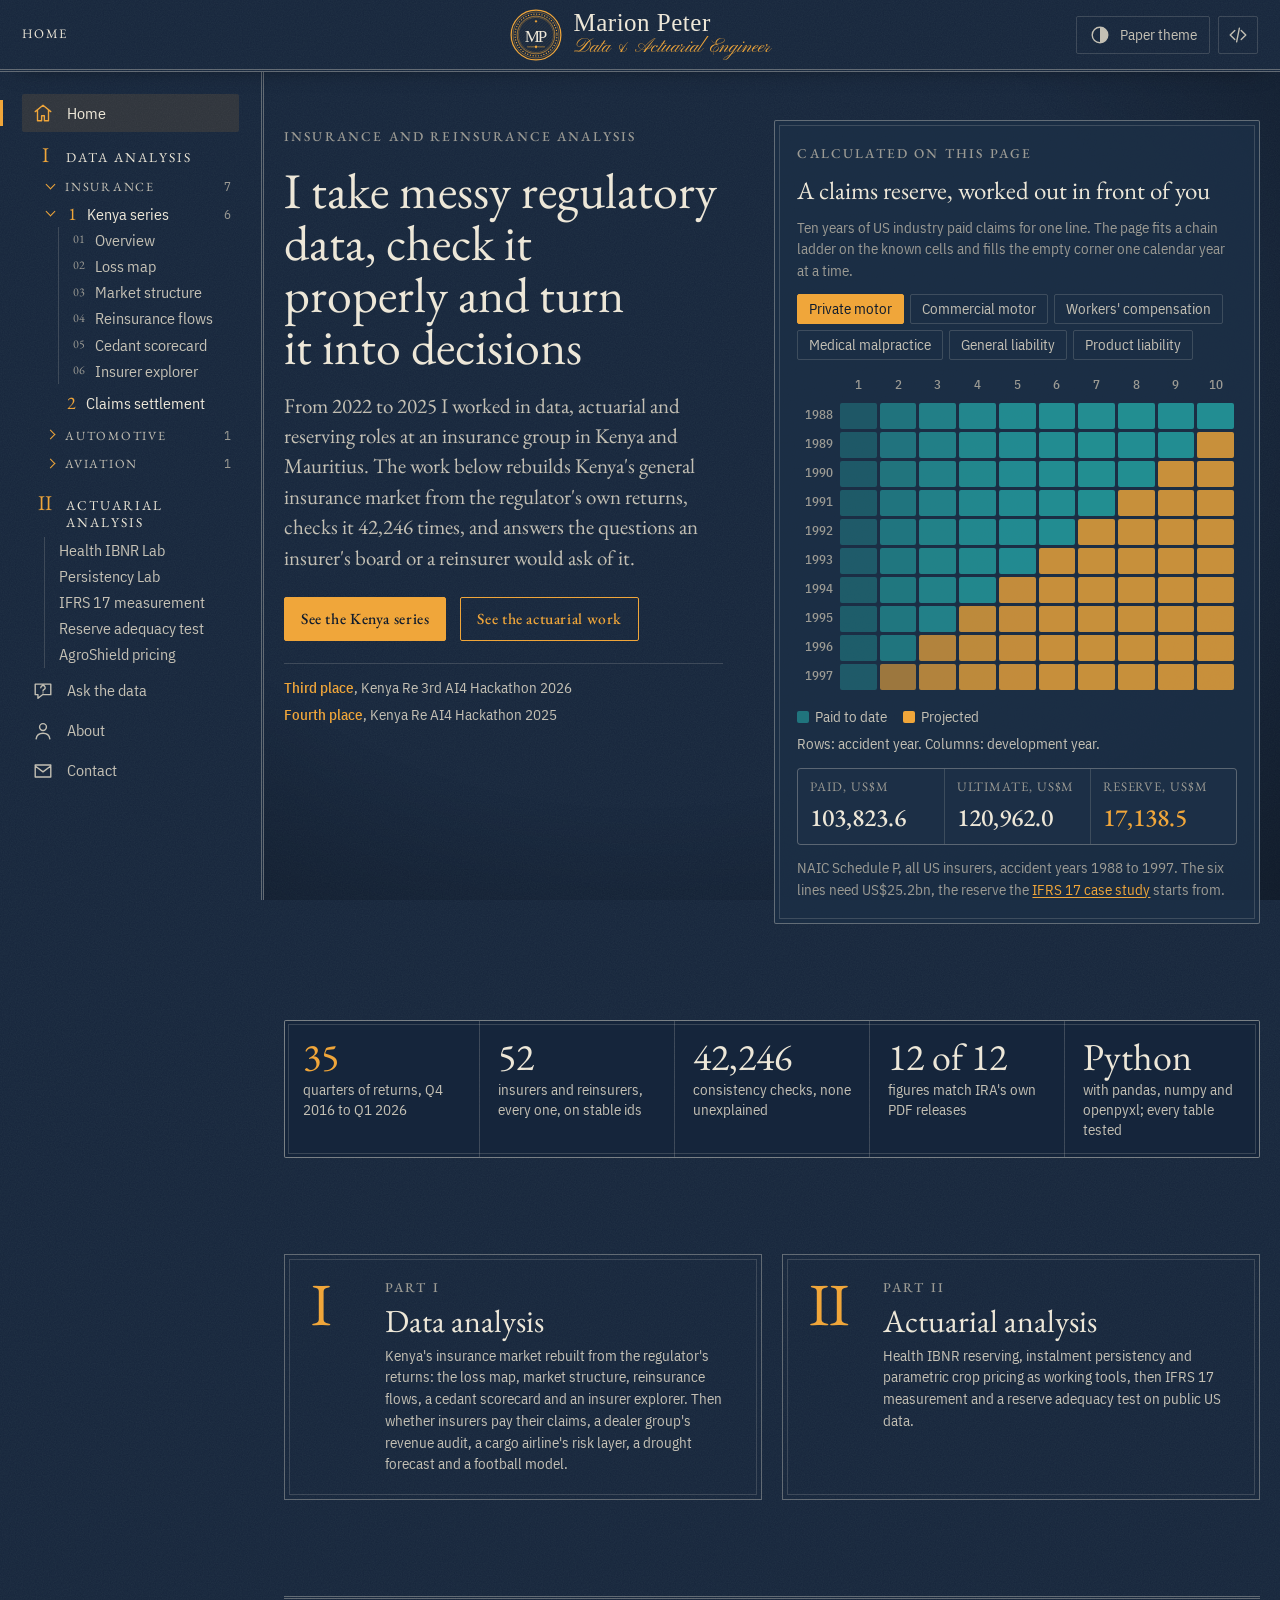
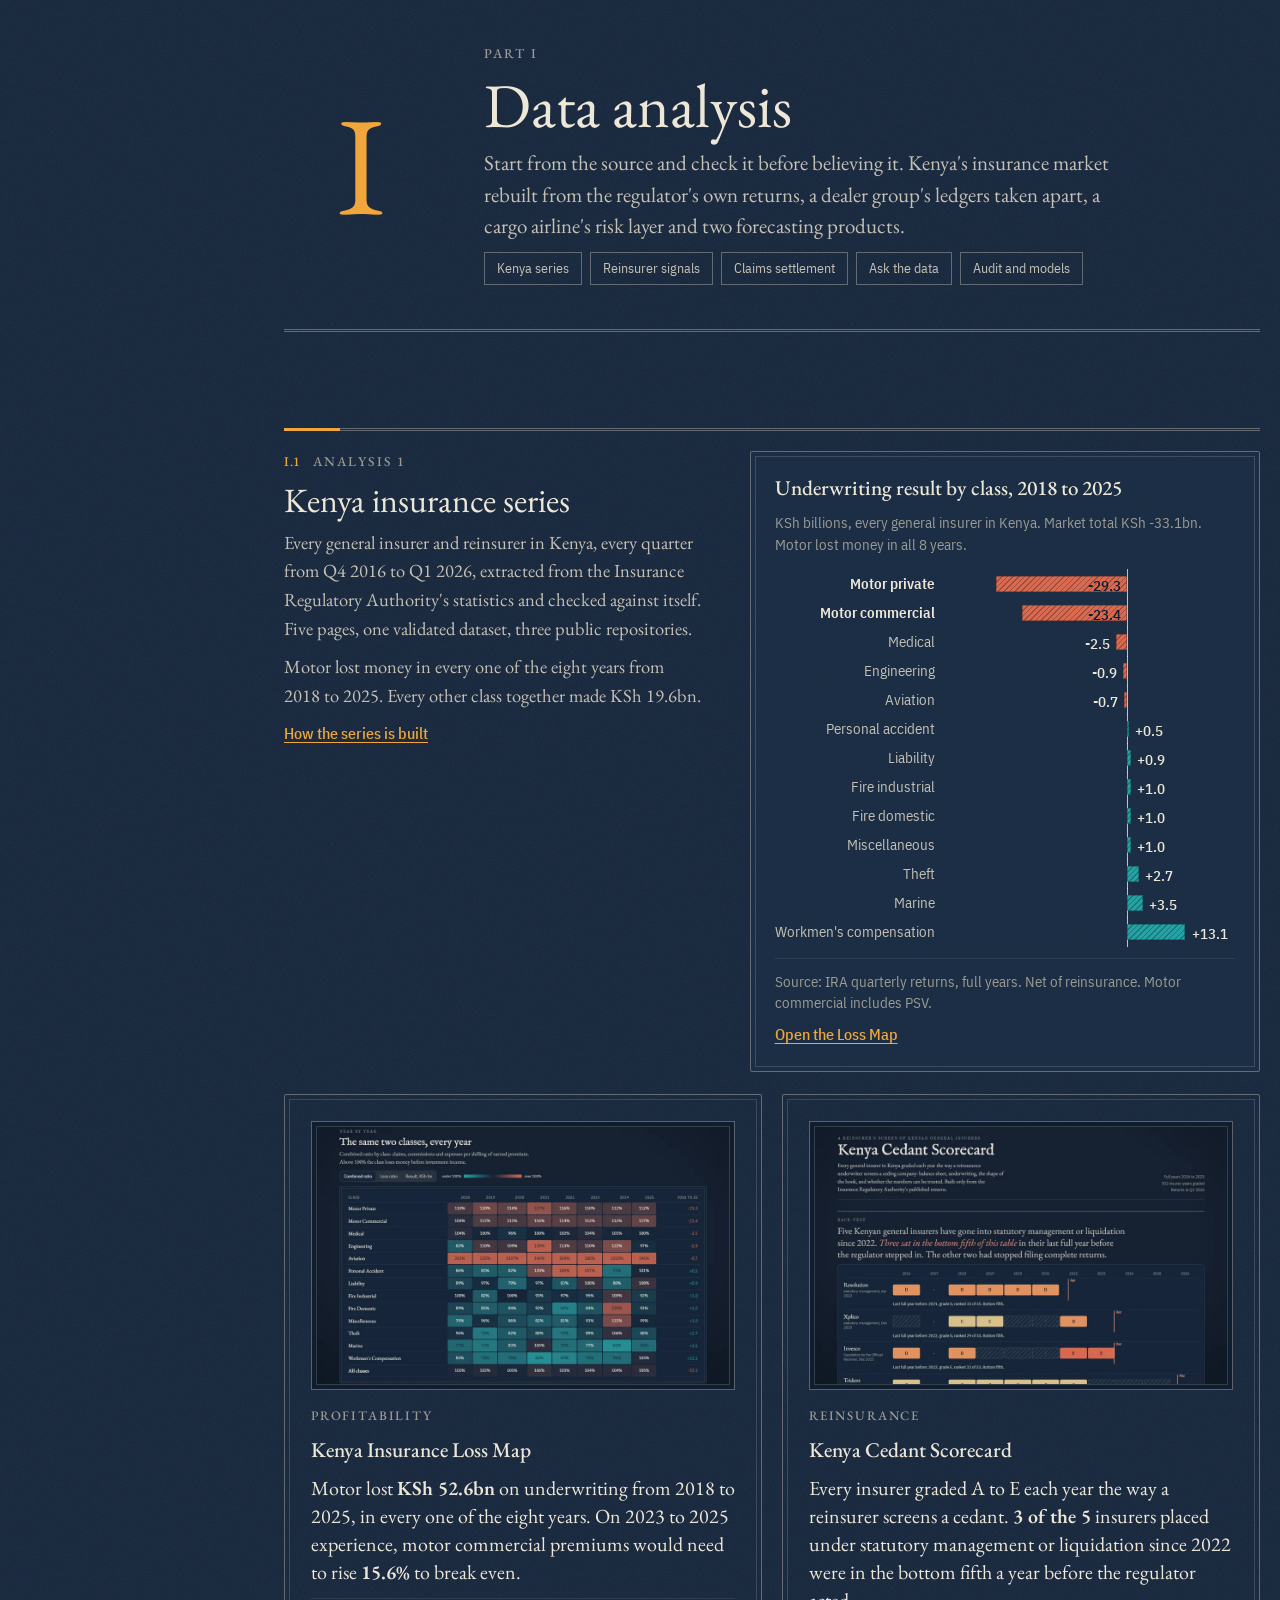
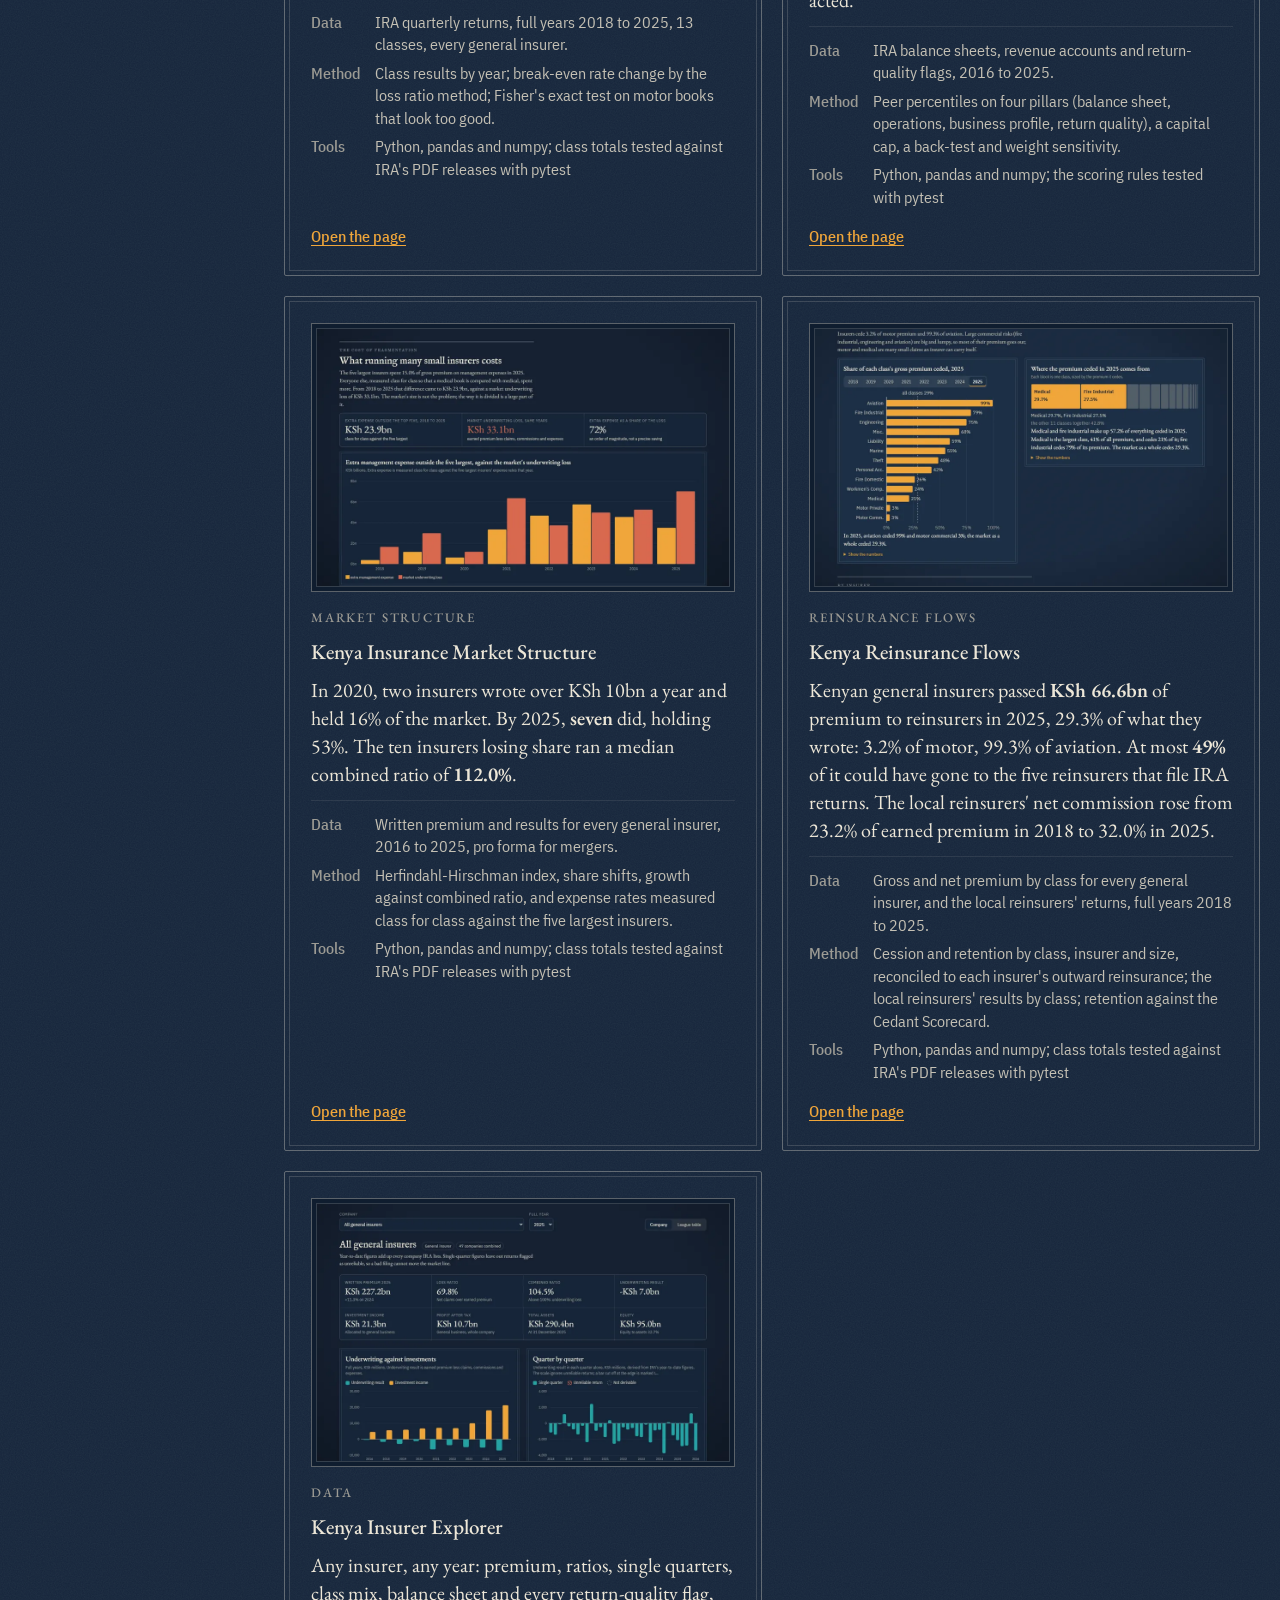
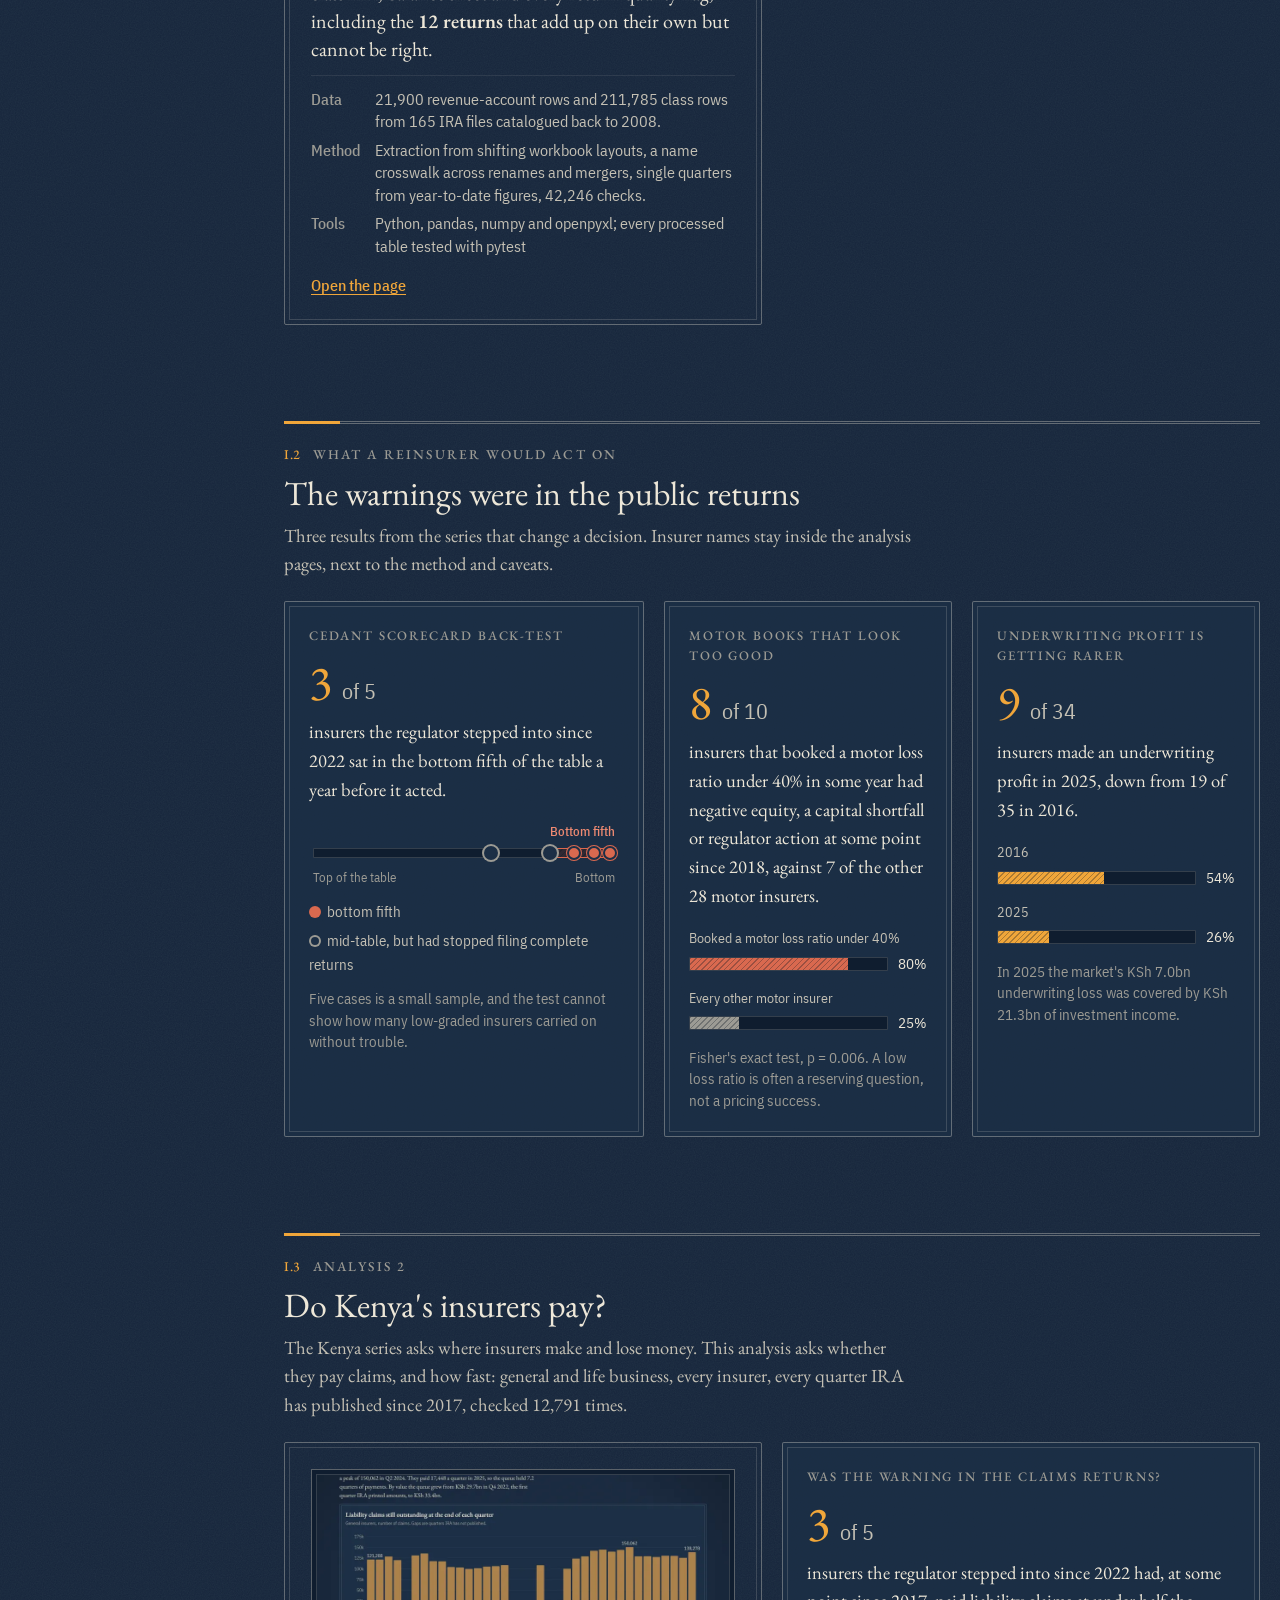
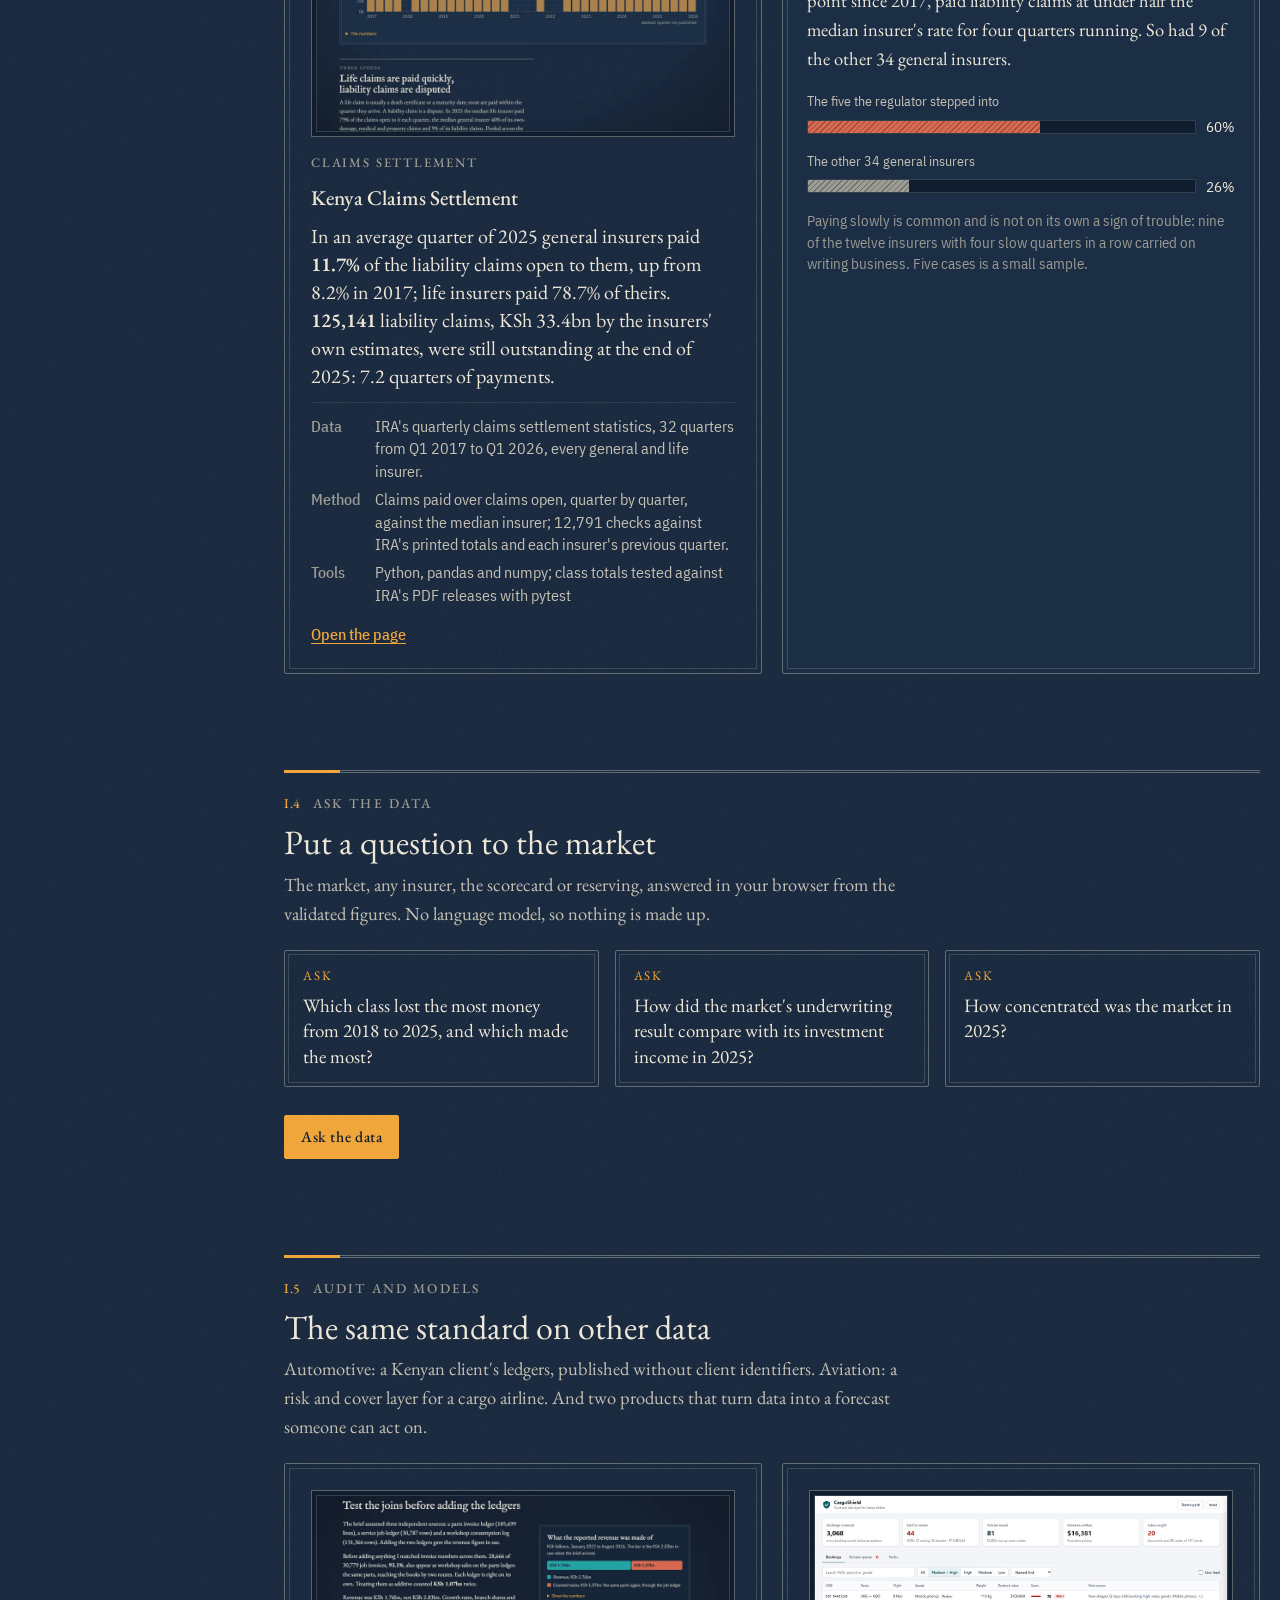
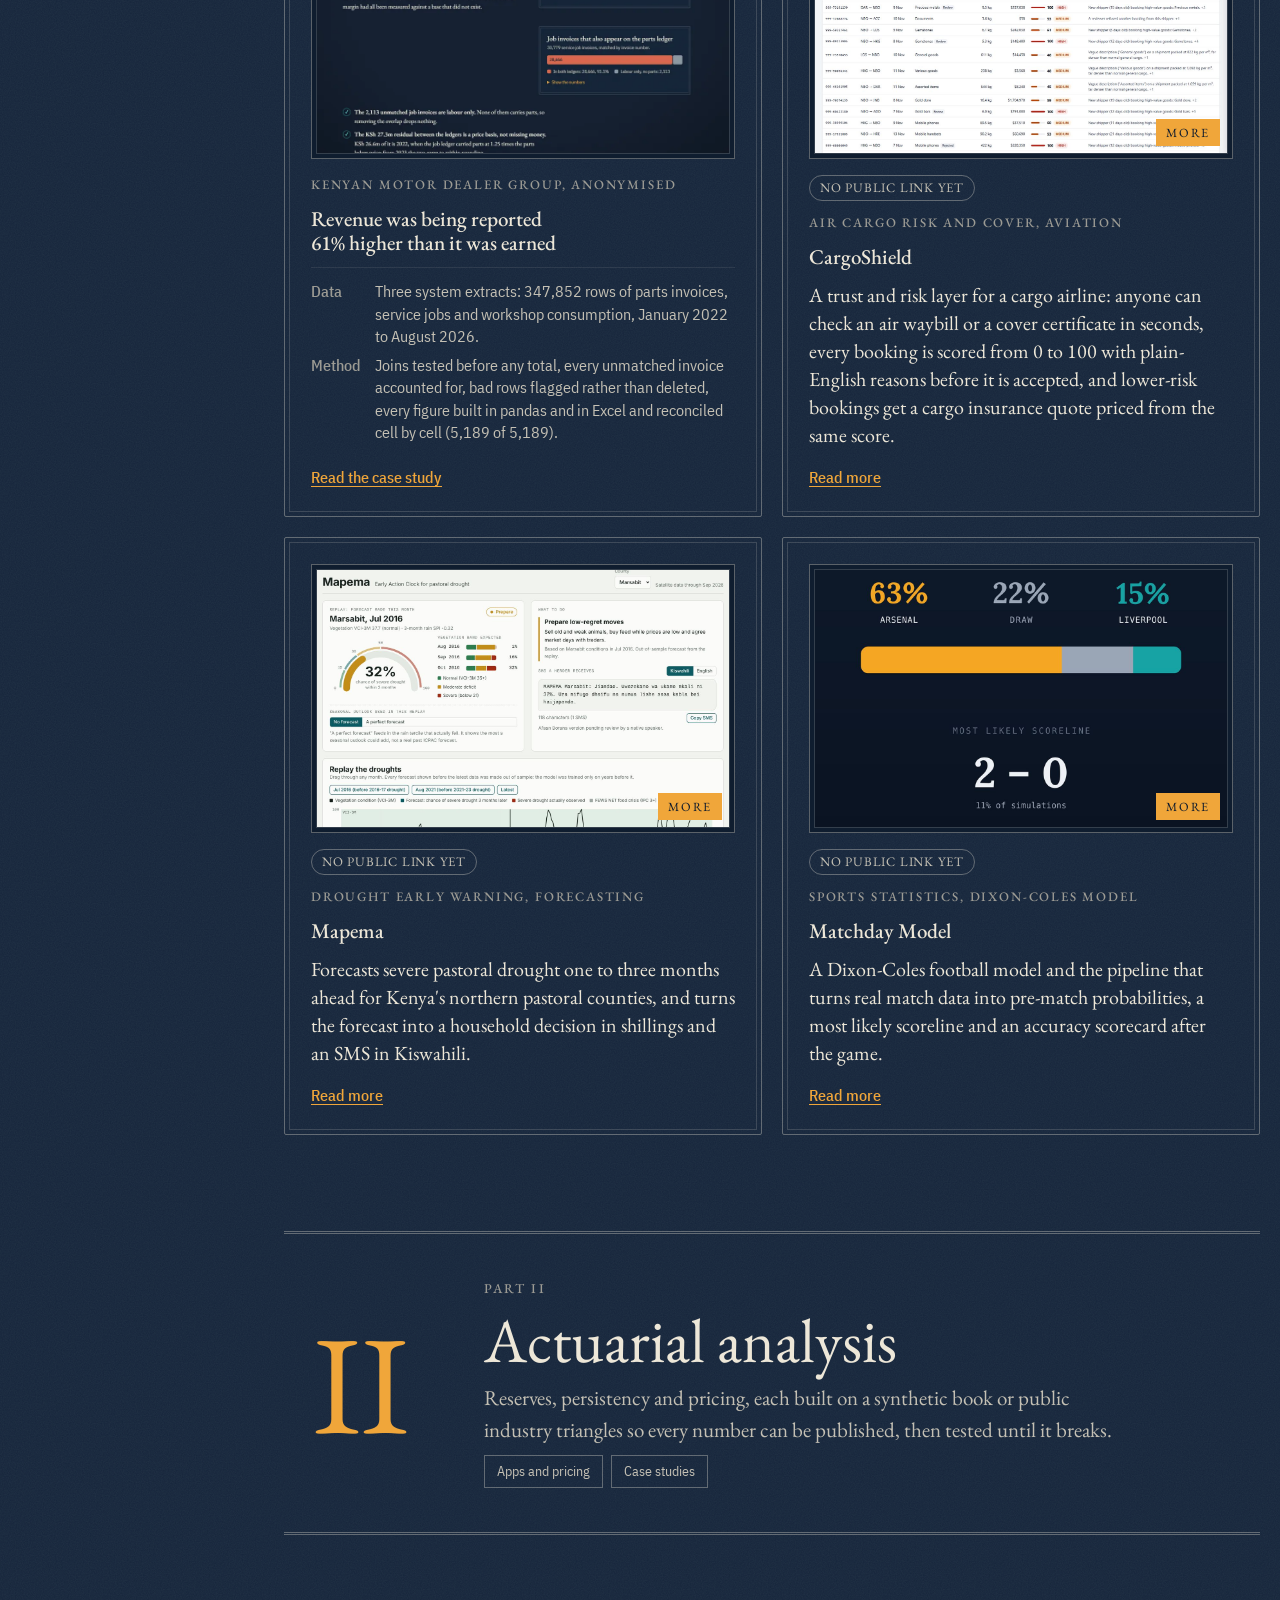
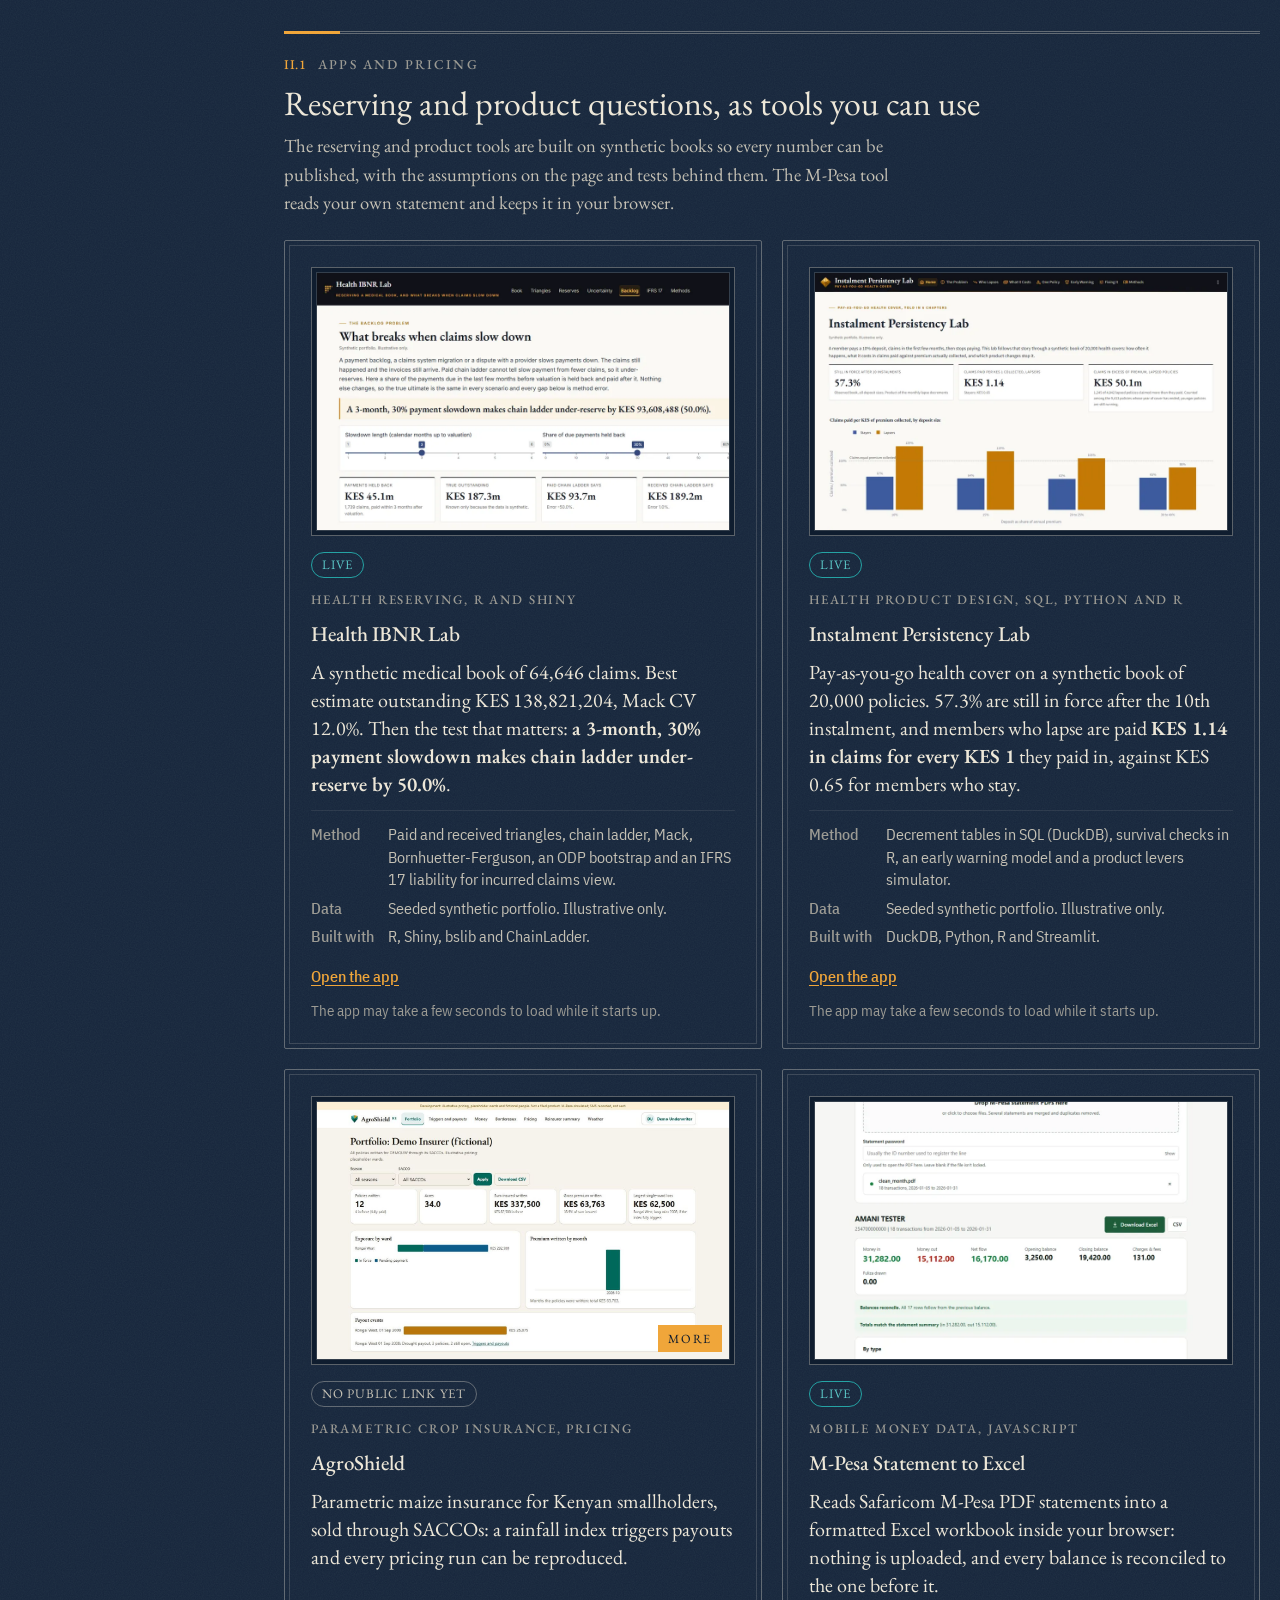
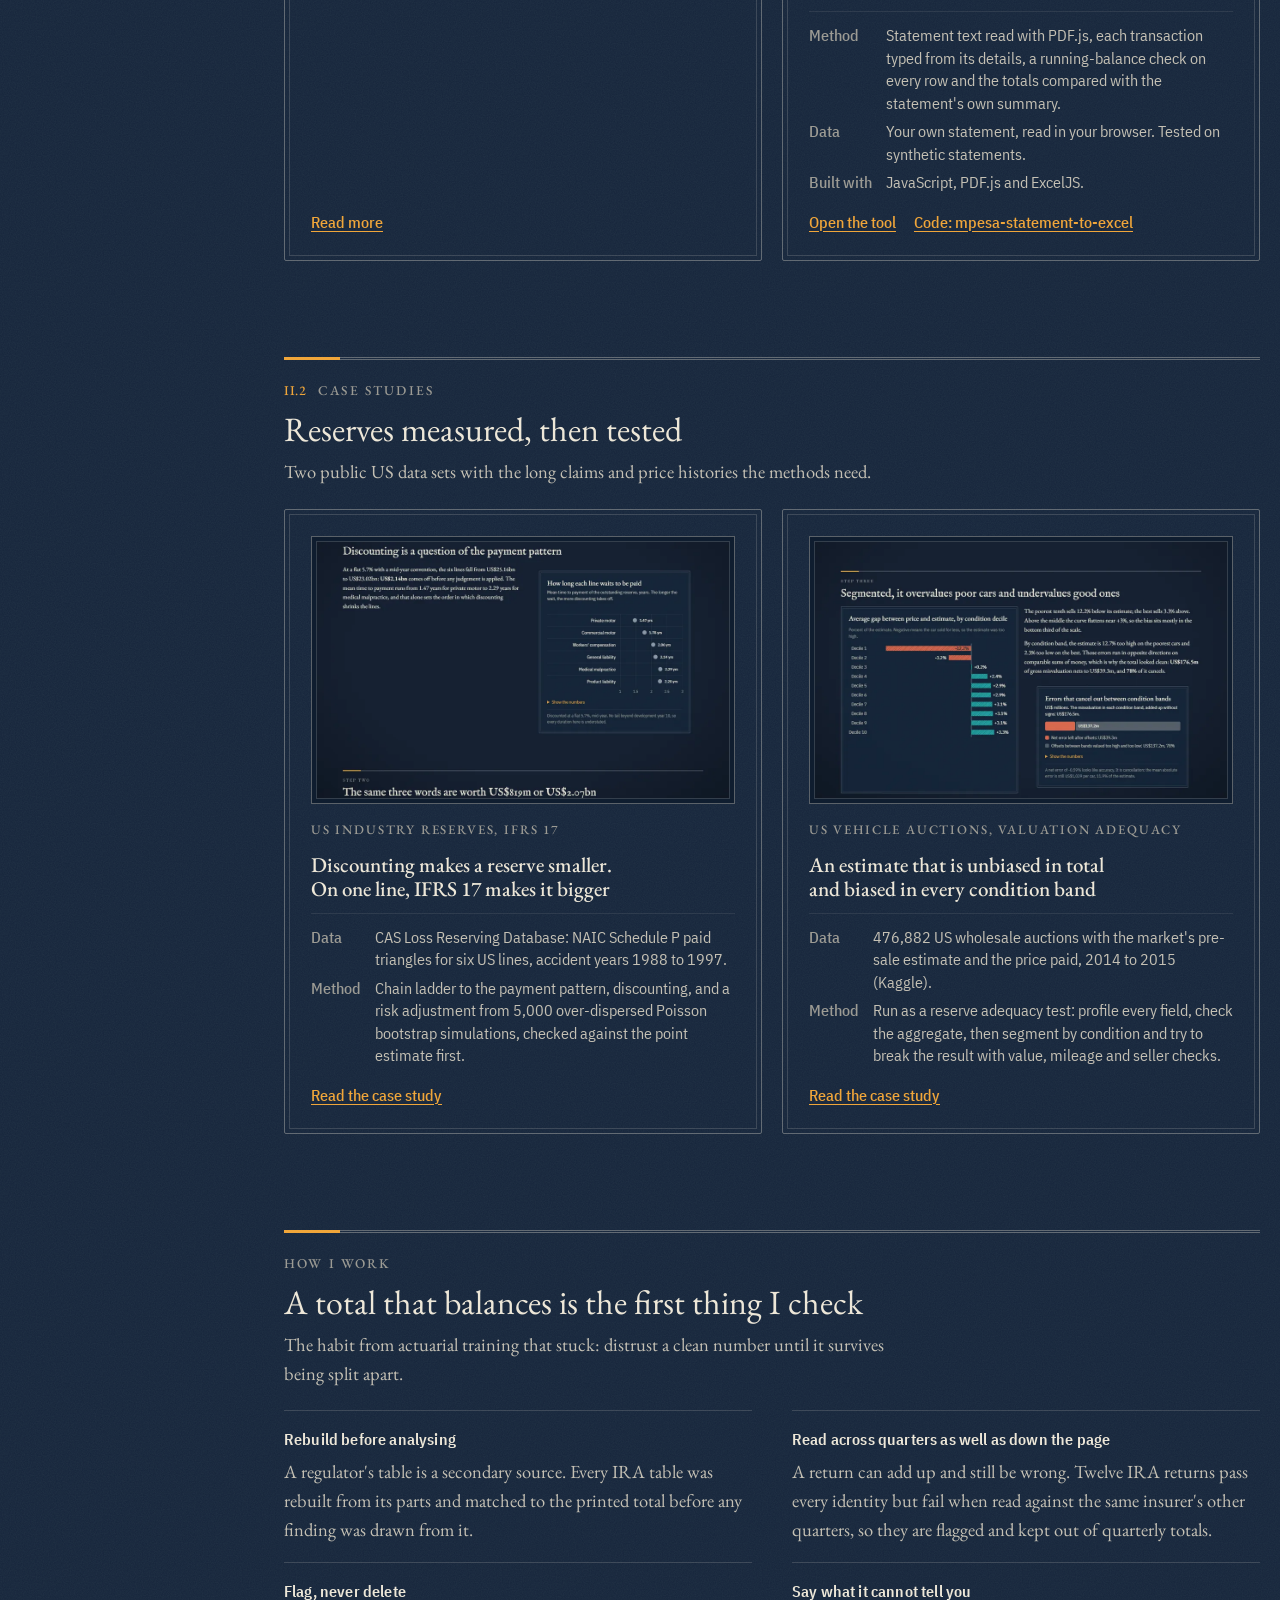
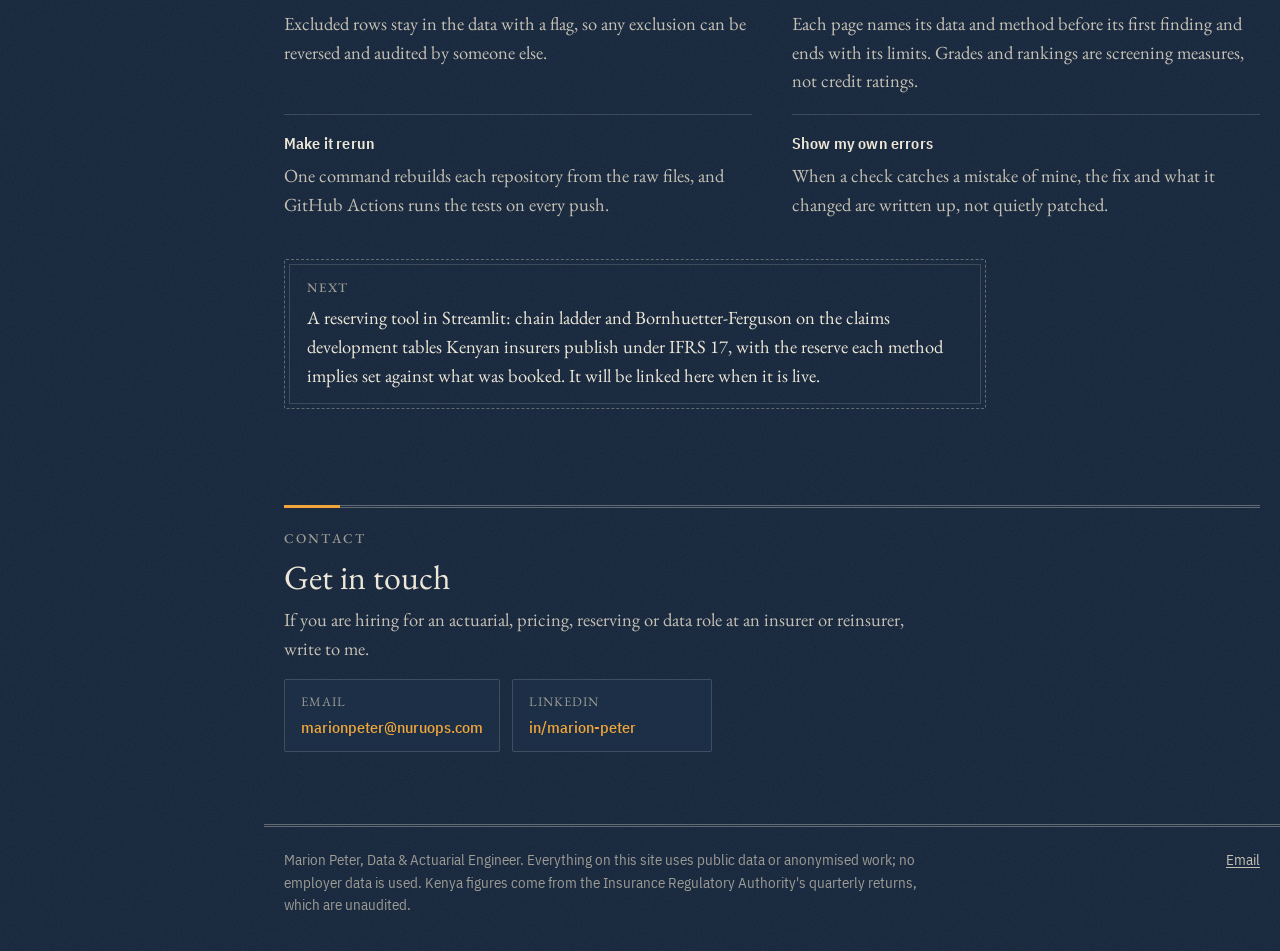
==== commit ac92210a: "Add the M-Pesa tool to Apps and to Ask the data" ====
--- a/index.html
+++ b/index.html
@@ -249,7 +249,7 @@
 <section id="apps" aria-labelledby="h-apps">
 <div class="sechead"><span class="eyebrow"><i>II.1</i>Apps and pricing</span>
 <h2 id="h-apps">Reserving and product questions, as tools you can use</h2>
-<p>Built on synthetic books so every number can be published, with the assumptions on the page and tests behind them.</p></div>
+<p>The reserving and product tools are built on synthetic books so every number can be published, with the assumptions on the page and tests behind them. The M-Pesa tool reads your own statement and keeps it in your browser.</p></div>
 <div class="grid3"><article class="card" id="hil">
 <a class="thumb" href="https://maidenpeter.shinyapps.io/health-ibnr-lab/" tabindex="-1" aria-hidden="true"><img src="/assets/shots/hil.webp" alt="" width="960" height="600" loading="lazy" decoding="async"><span class="cue">Open</span></a><span class="badge live">Live</span>
 <span class="tag">Health reserving, R and Shiny</span>
@@ -279,6 +279,13 @@
 <div class="pop-body"><span class="tag">Parametric crop insurance, pricing</span><h3>AgroShield</h3><p>Parametric maize insurance for Kenyan smallholders, sold through SACCOs: a rainfall index triggers payouts and every pricing run can be reproduced. Shown on a fictional insurer with illustrative pricing; M-Pesa payment is simulated in the demo.</p>
 <p class="small">No public link yet. Ask me for a walk-through: <a href="#contact">get in touch</a>.</p></div>
 </div>
+</article><article class="card" id="mpesa">
+<a class="thumb" href="https://maidenpeter.github.io/mpesa-statement-to-excel/" tabindex="-1" aria-hidden="true"><img src="/assets/shots/mpesa.webp" alt="" width="960" height="600" loading="lazy" decoding="async"><span class="cue">Open</span></a><span class="badge live">Live</span>
+<span class="tag">Mobile money data, JavaScript</span>
+<h3>M-Pesa Statement to Excel</h3>
+<p class="find">Reads Safaricom M-Pesa PDF statements into a formatted Excel workbook inside your browser: nothing is uploaded, and every balance is reconciled to the one before it.</p>
+<dl class="meta"><dt>Method</dt><dd>Statement text read with PDF.js, each transaction typed from its details, a running-balance check on every row and the totals compared with the statement's own summary.</dd><dt>Data</dt><dd>Your own statement, read in your browser. Tested on synthetic statements.</dd><dt>Built with</dt><dd>JavaScript, PDF.js and ExcelJS.</dd></dl>
+<div class="links"><a href="https://maidenpeter.github.io/mpesa-statement-to-excel/">Open the tool</a><a href="https://github.com/maidenpeter/mpesa-statement-to-excel">Code: mpesa-statement-to-excel</a></div>
 </article></div>
 </section>
 
--- a/assets/site.css
+++ b/assets/site.css
@@ -403,6 +403,8 @@
 .thumb .cue{position:absolute;right:12px;bottom:12px;z-index:1;font-family:var(--label);font-size:11.5px;letter-spacing:.14em;text-transform:uppercase;color:var(--on-accent);background:var(--accent);padding:4px 10px;opacity:0;transform:translateY(4px);transition:opacity .25s,transform .25s}
 .thumb:hover .cue,.thumb:focus-visible .cue,.thumb[popovertarget] .cue{opacity:1;transform:none}
 .grid3{grid-template-columns:repeat(auto-fill,minmax(min(100%,272px),1fr))}
+/* four cards: two rows of two rather than three and one */
+.grid3:has(> :nth-child(4):last-child){grid-template-columns:repeat(auto-fill,minmax(min(100%,400px),1fr))}
 /* three cards in a two-column row: the third takes the whole row, picture beside its text */
 @media (min-width:604px) and (max-width:860px),(min-width:861px) and (max-width:1135px){
   .grid3{grid-template-columns:repeat(2,minmax(0,1fr))}
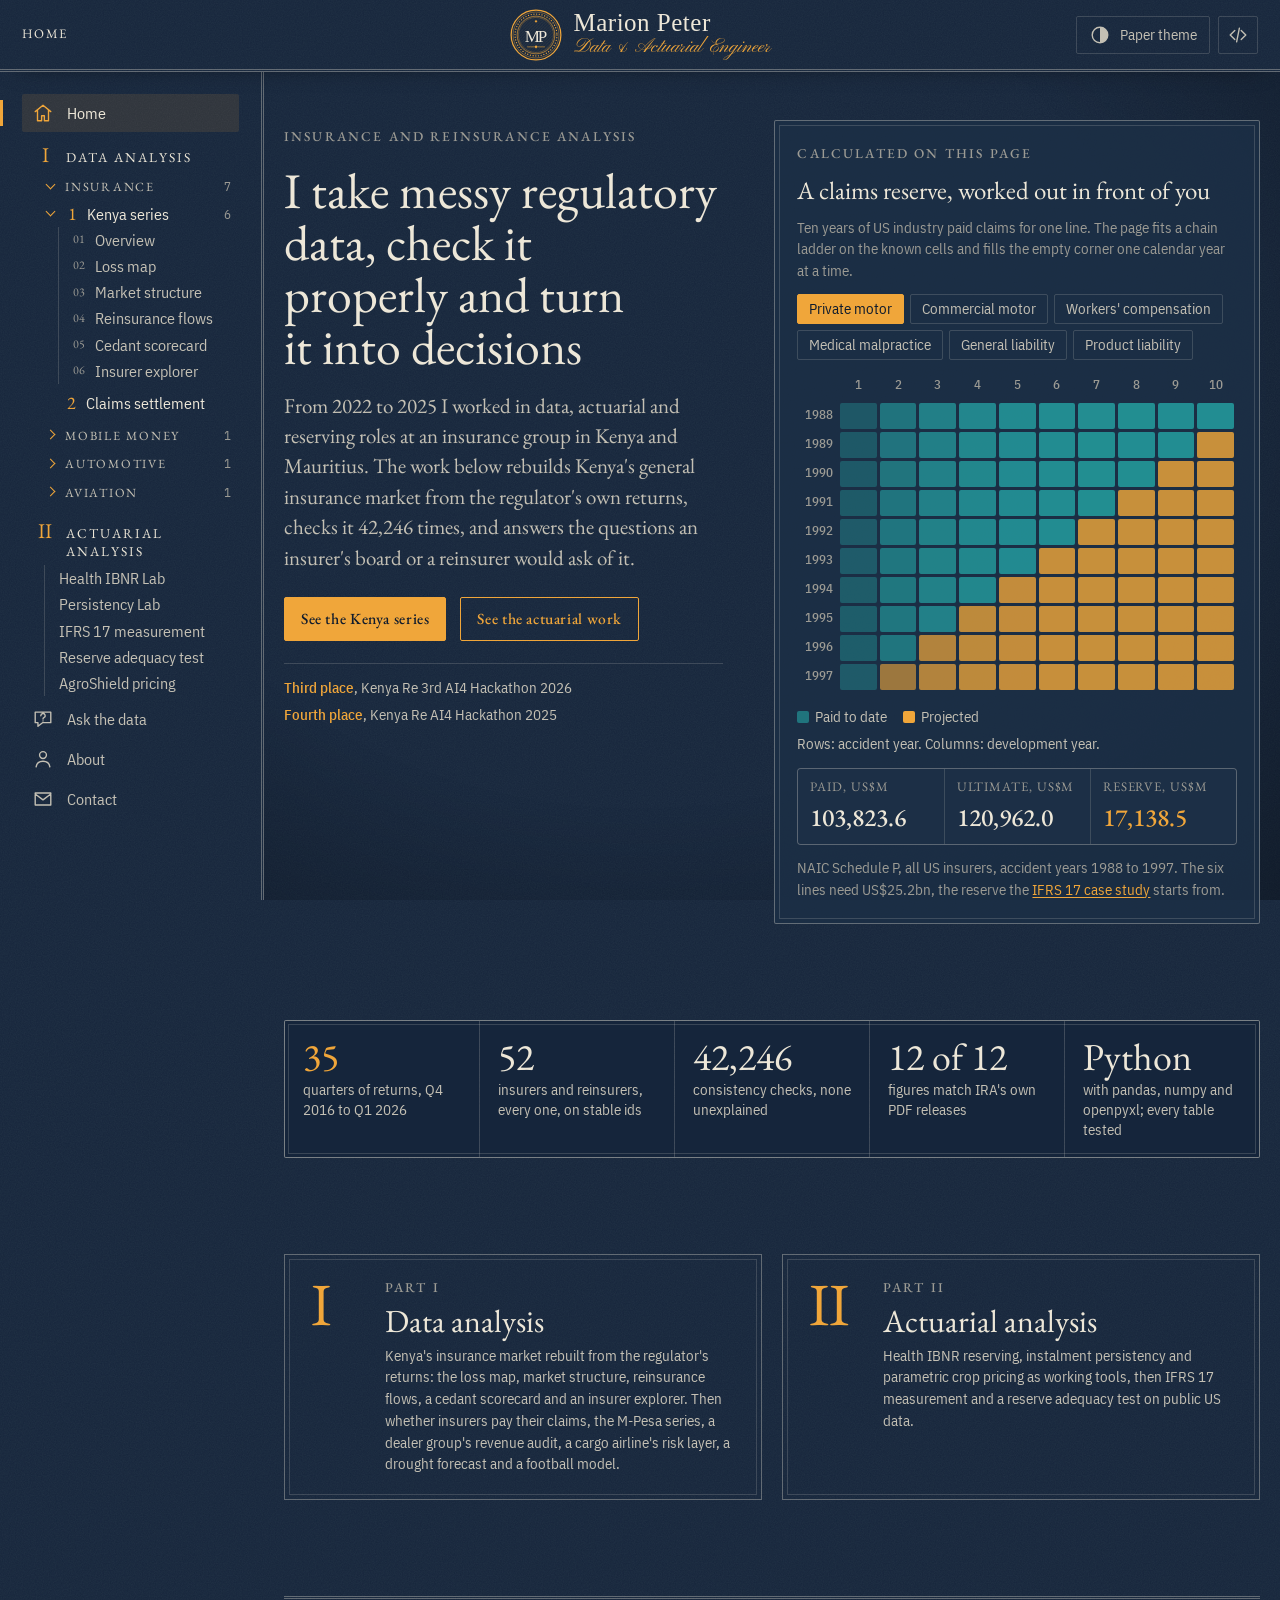
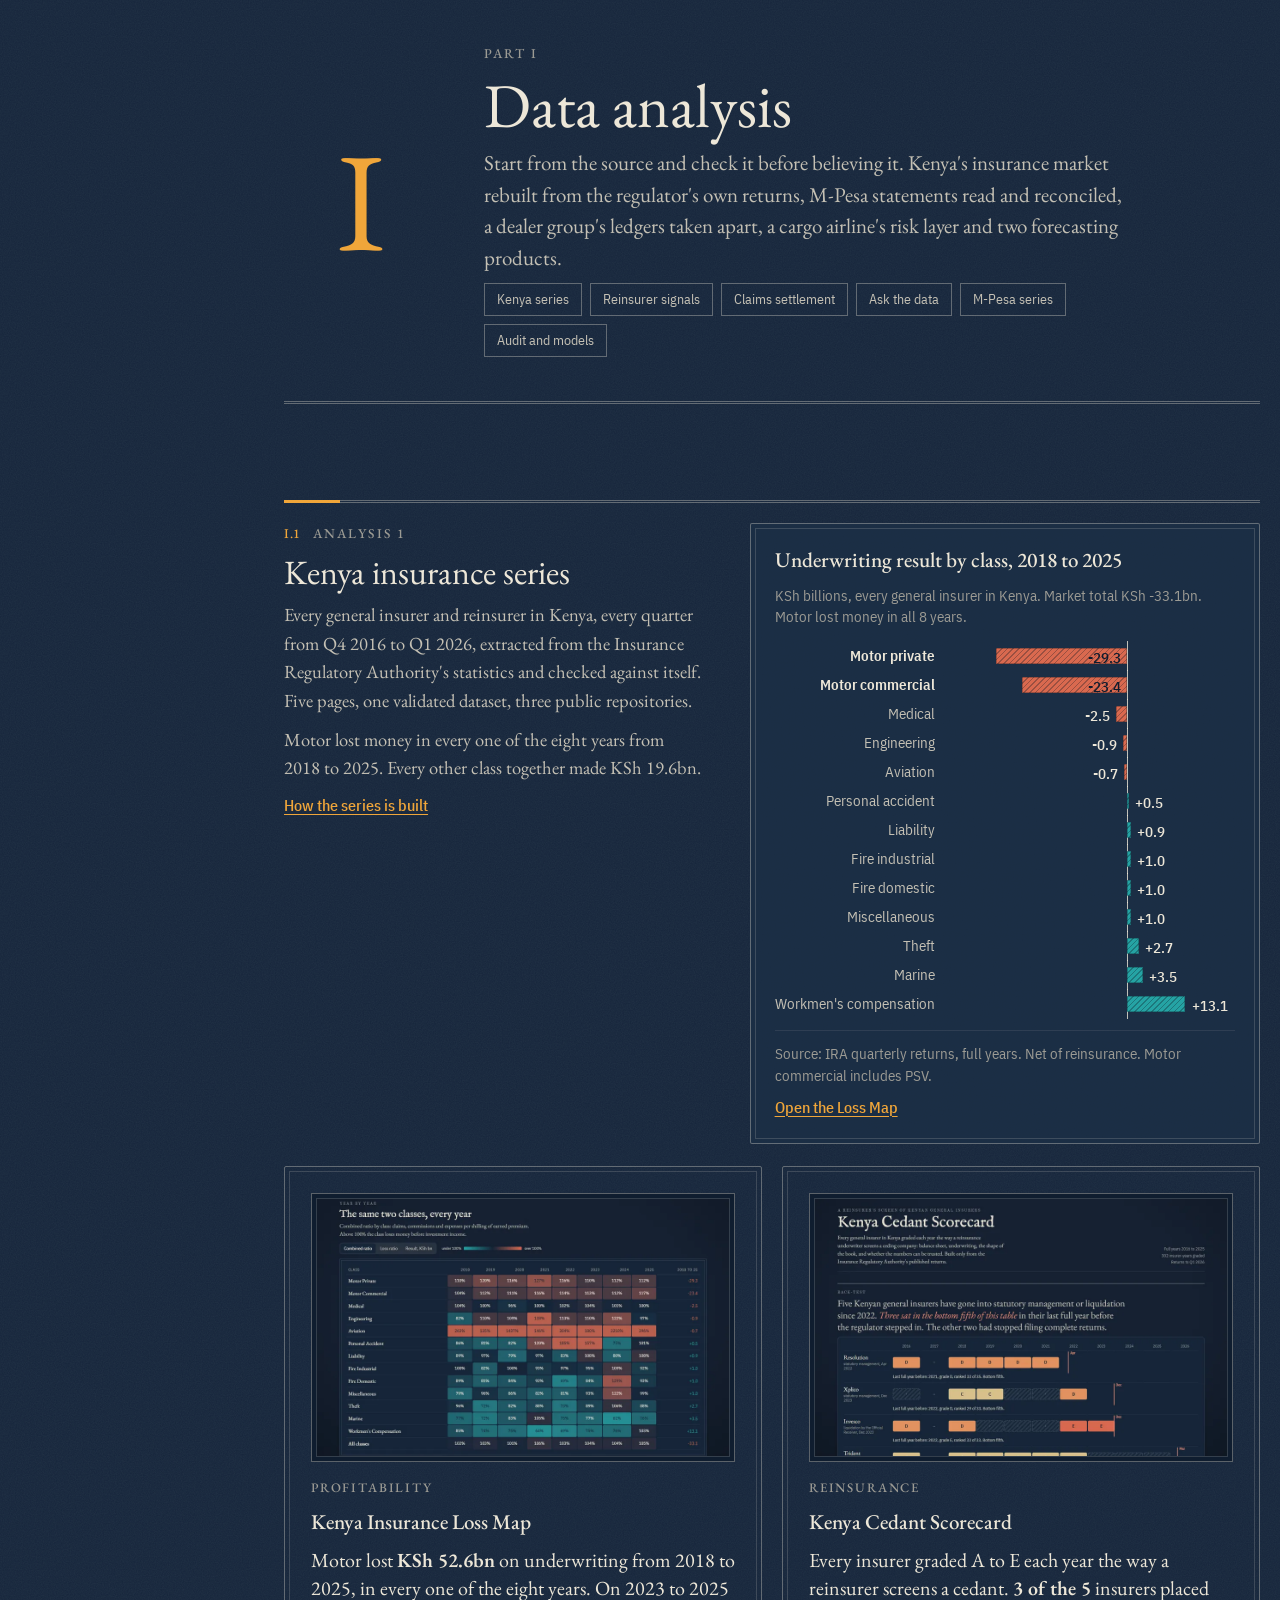
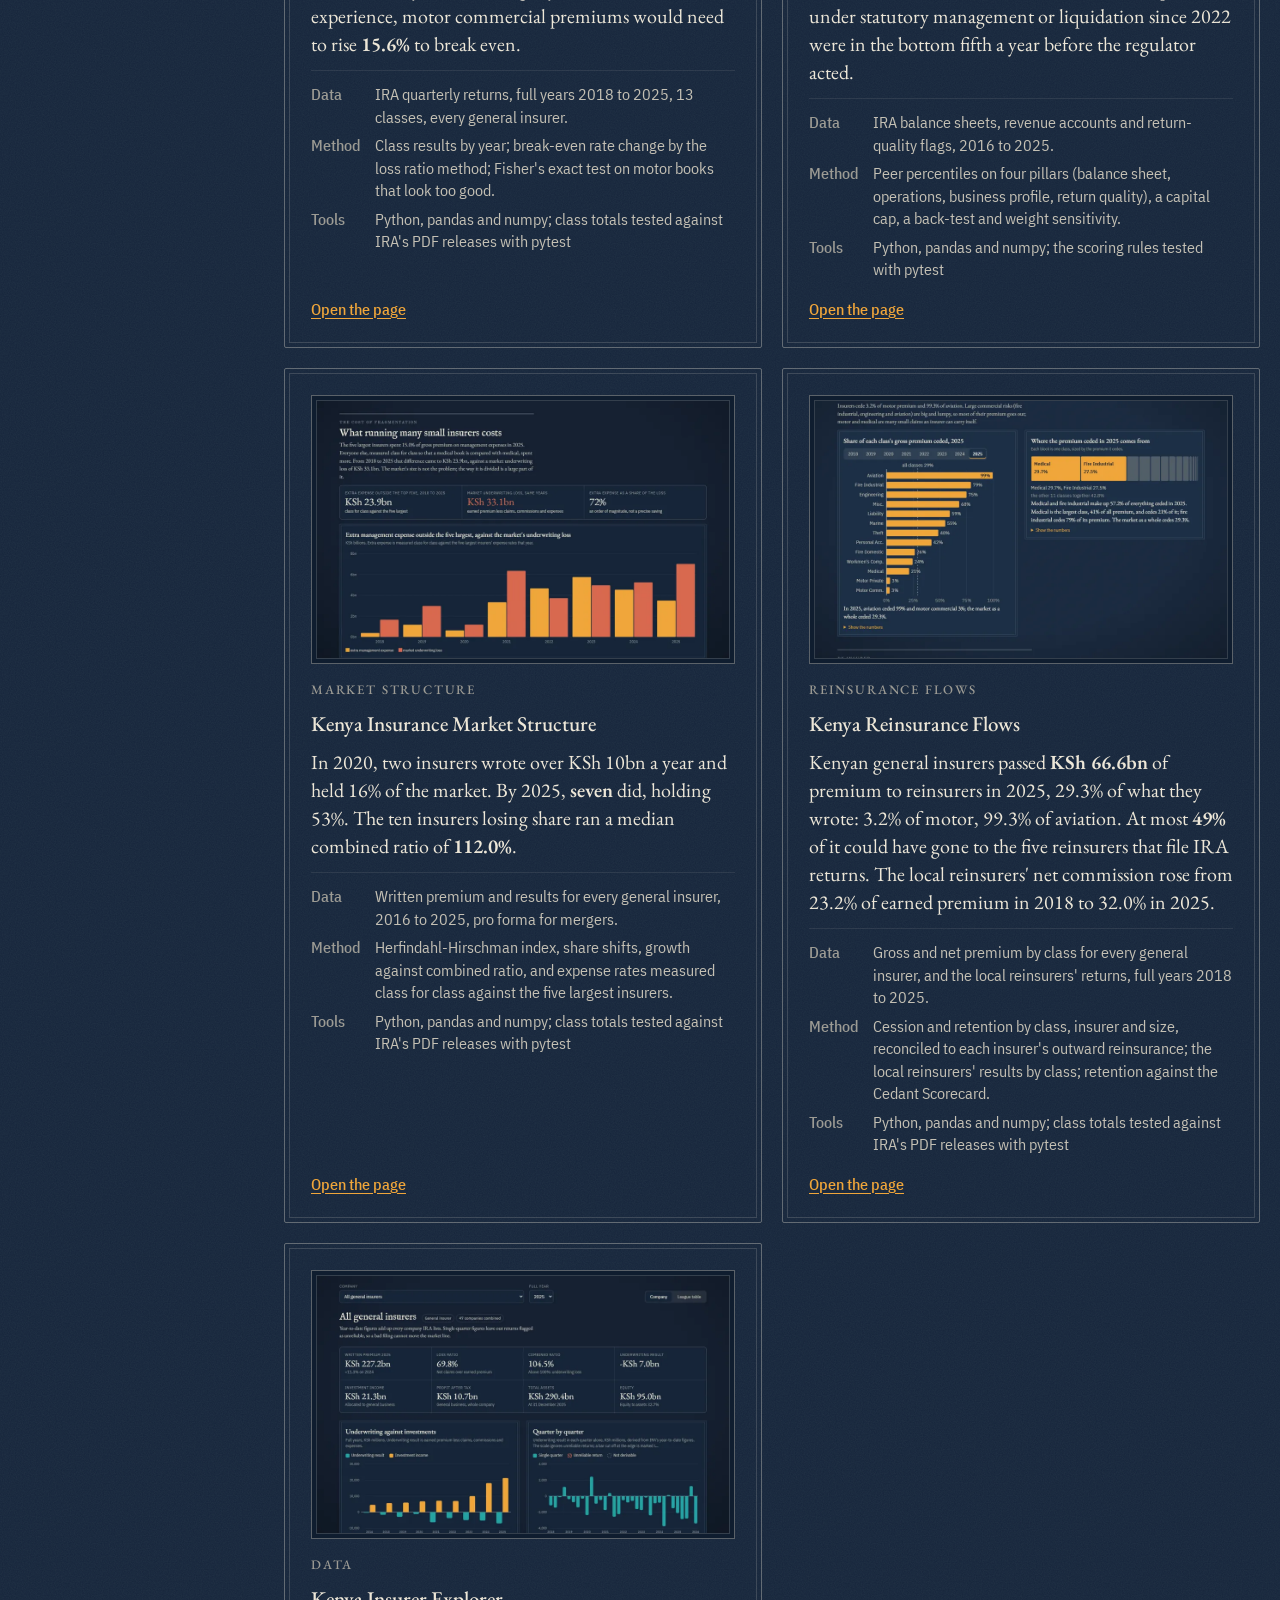
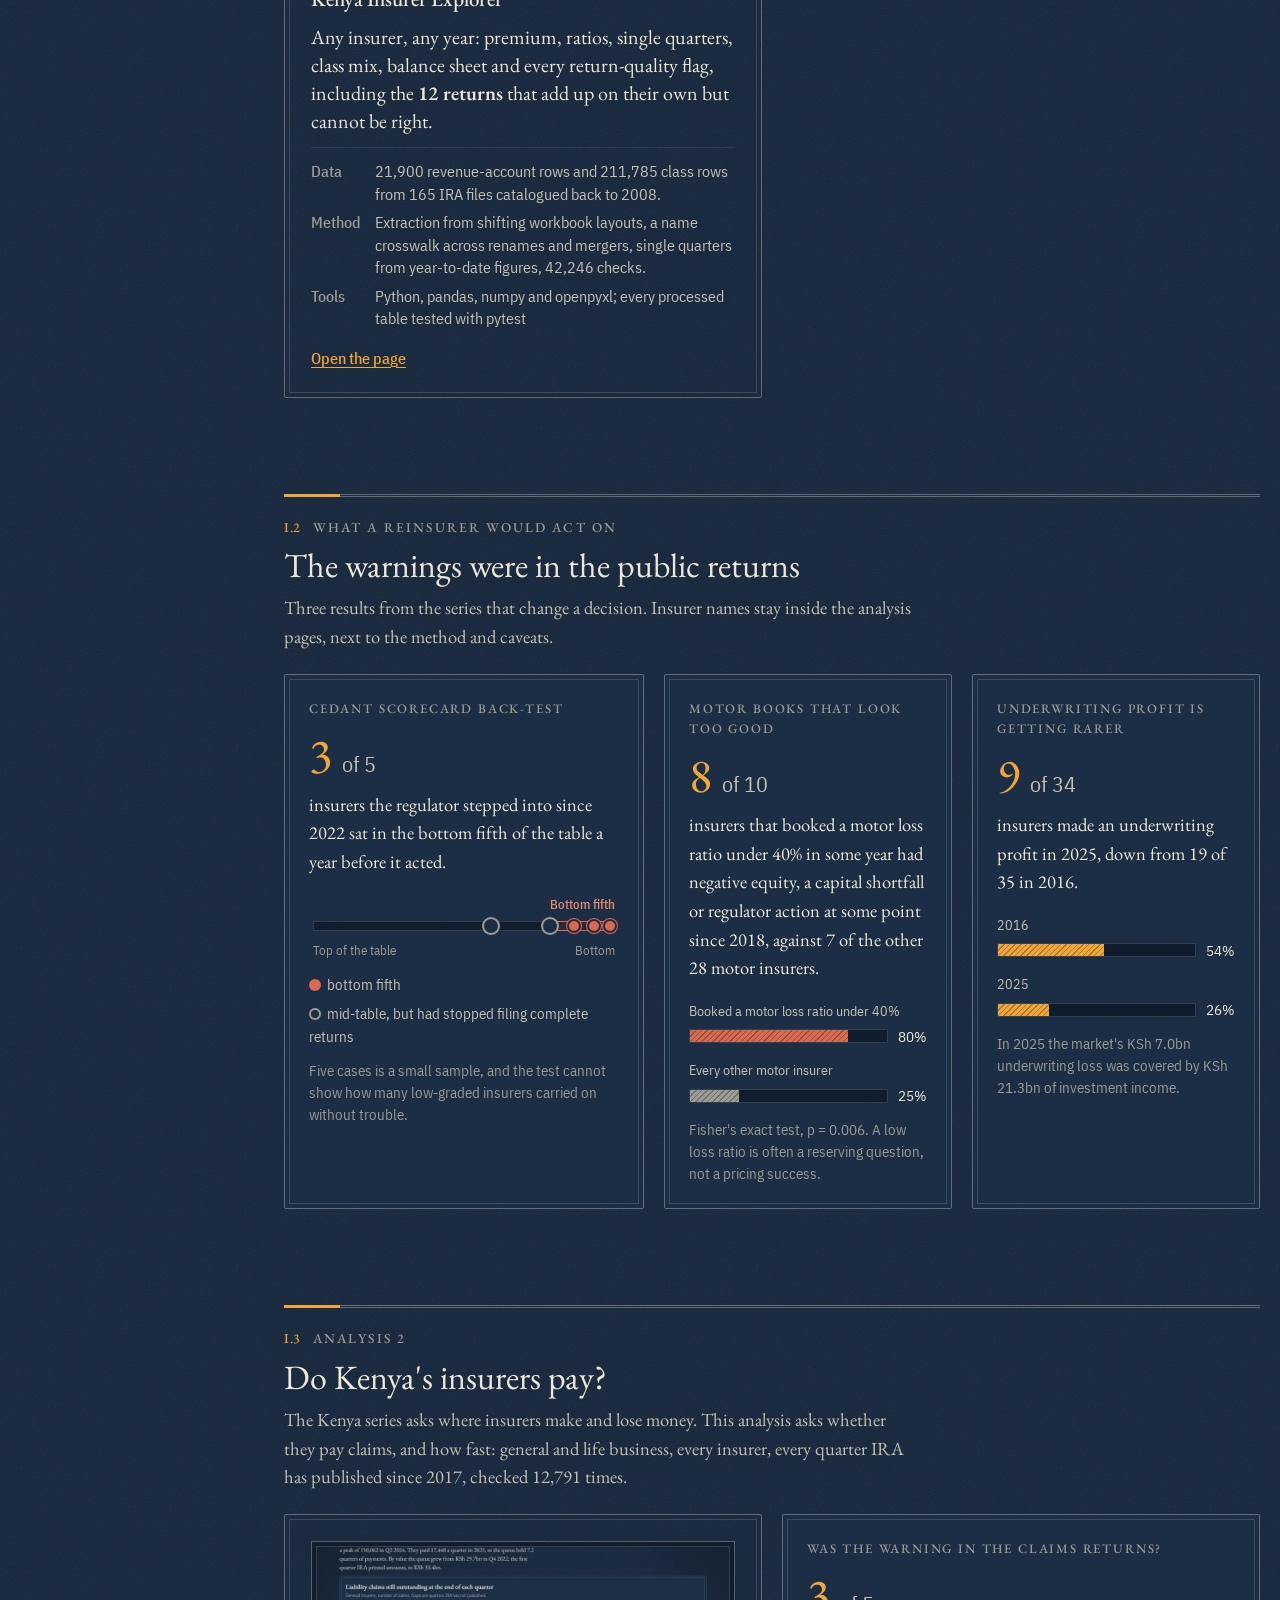
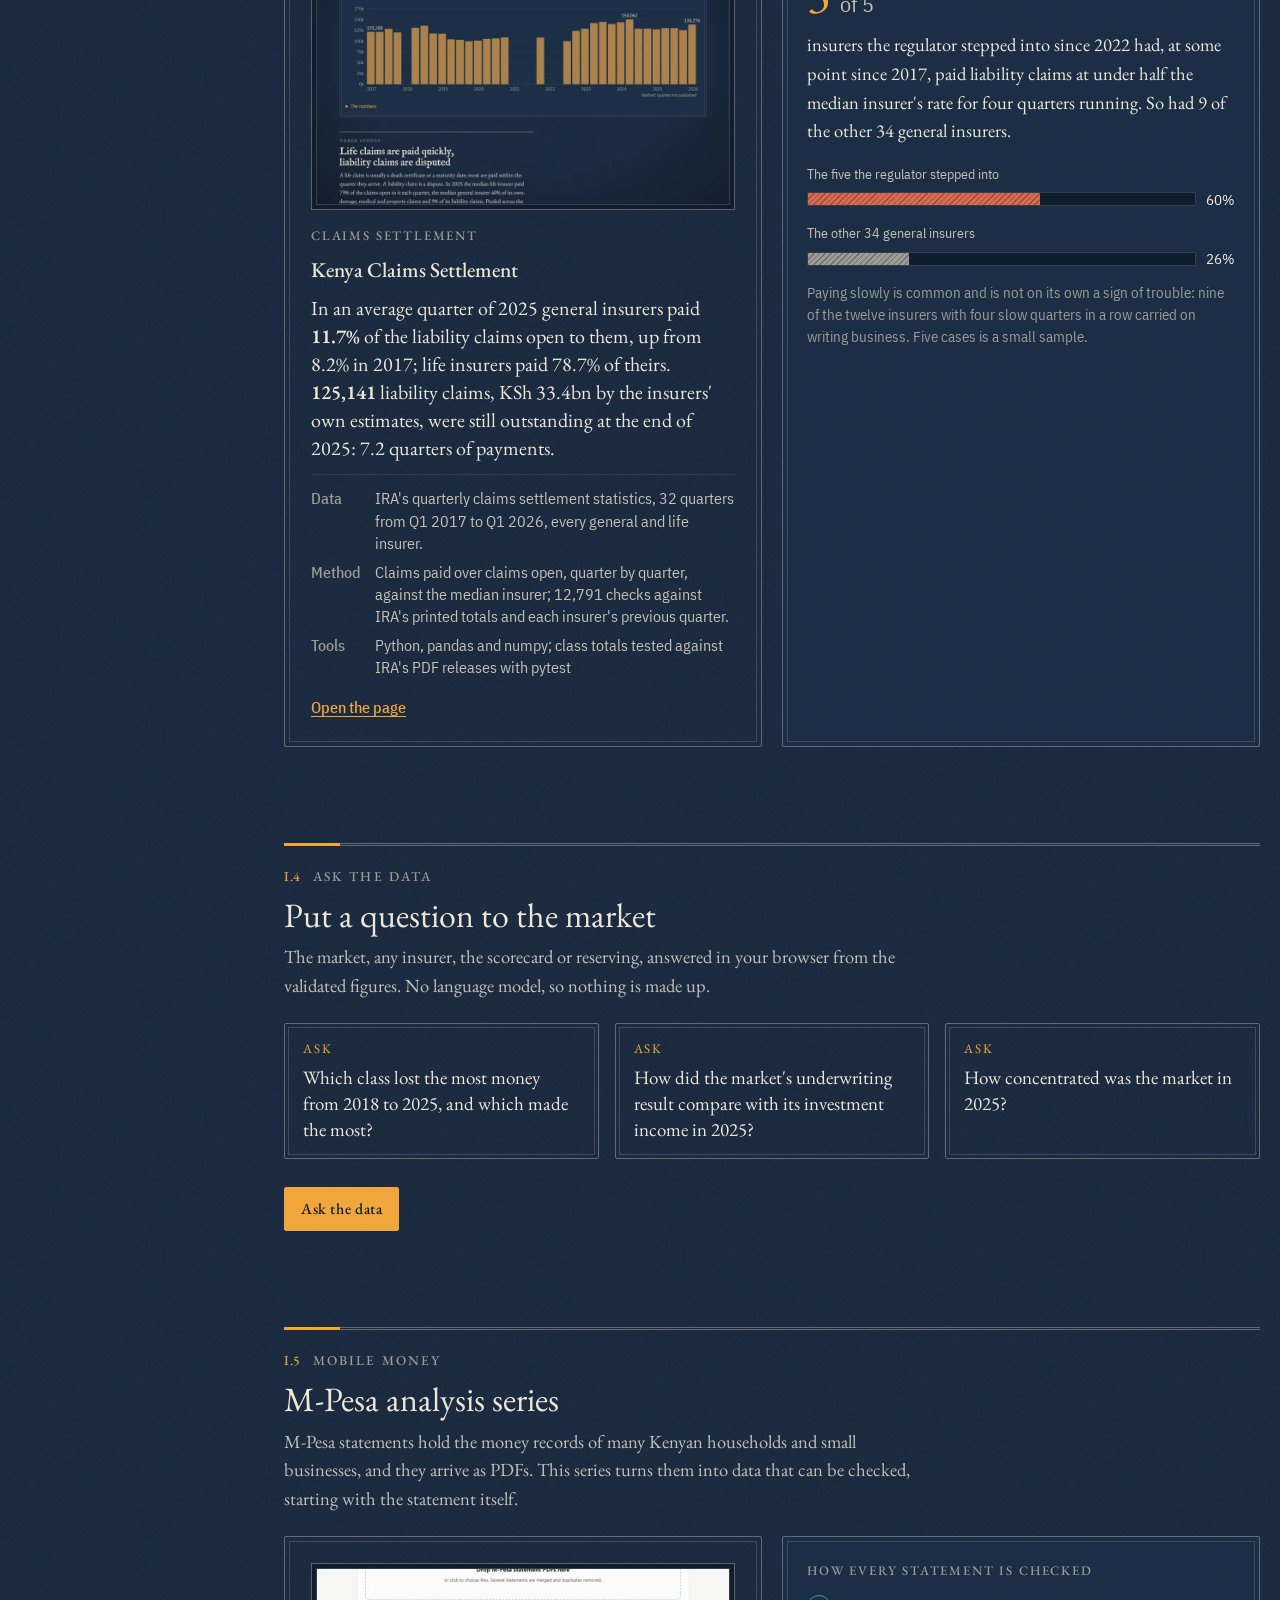
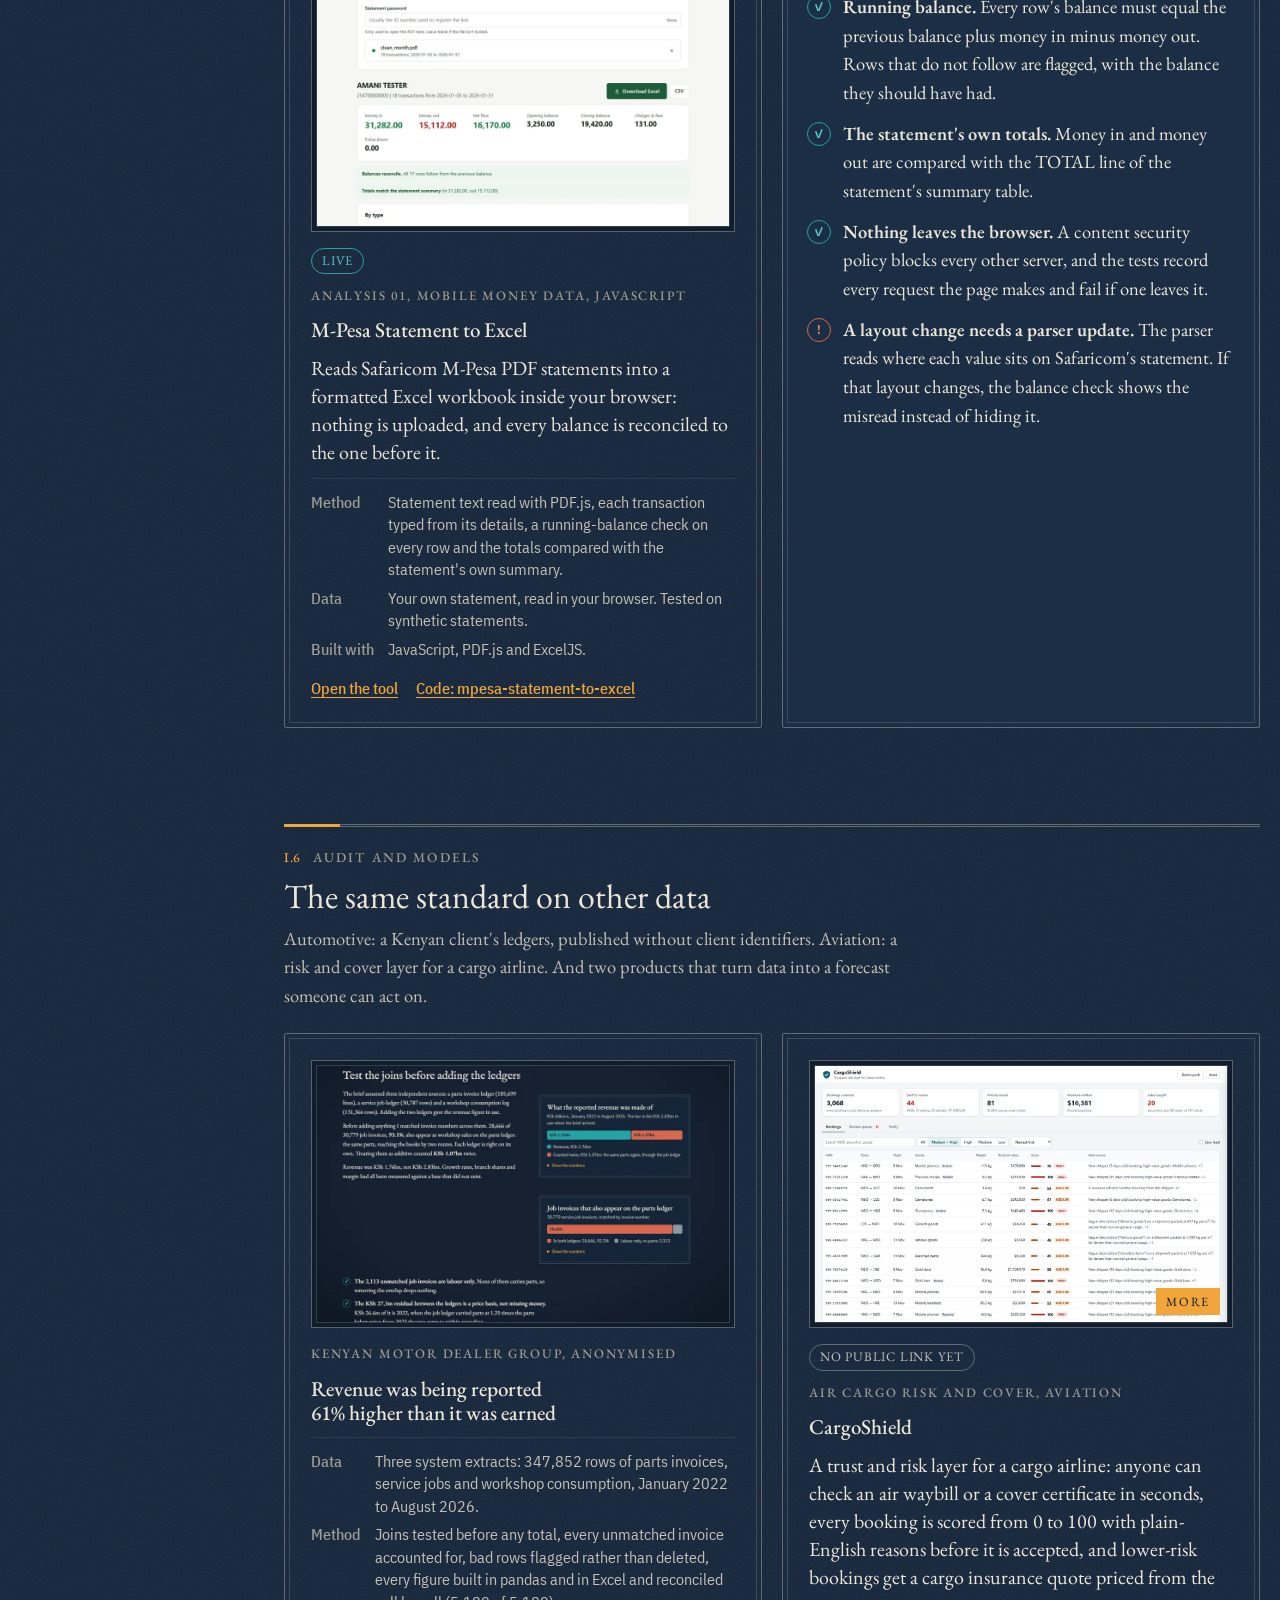
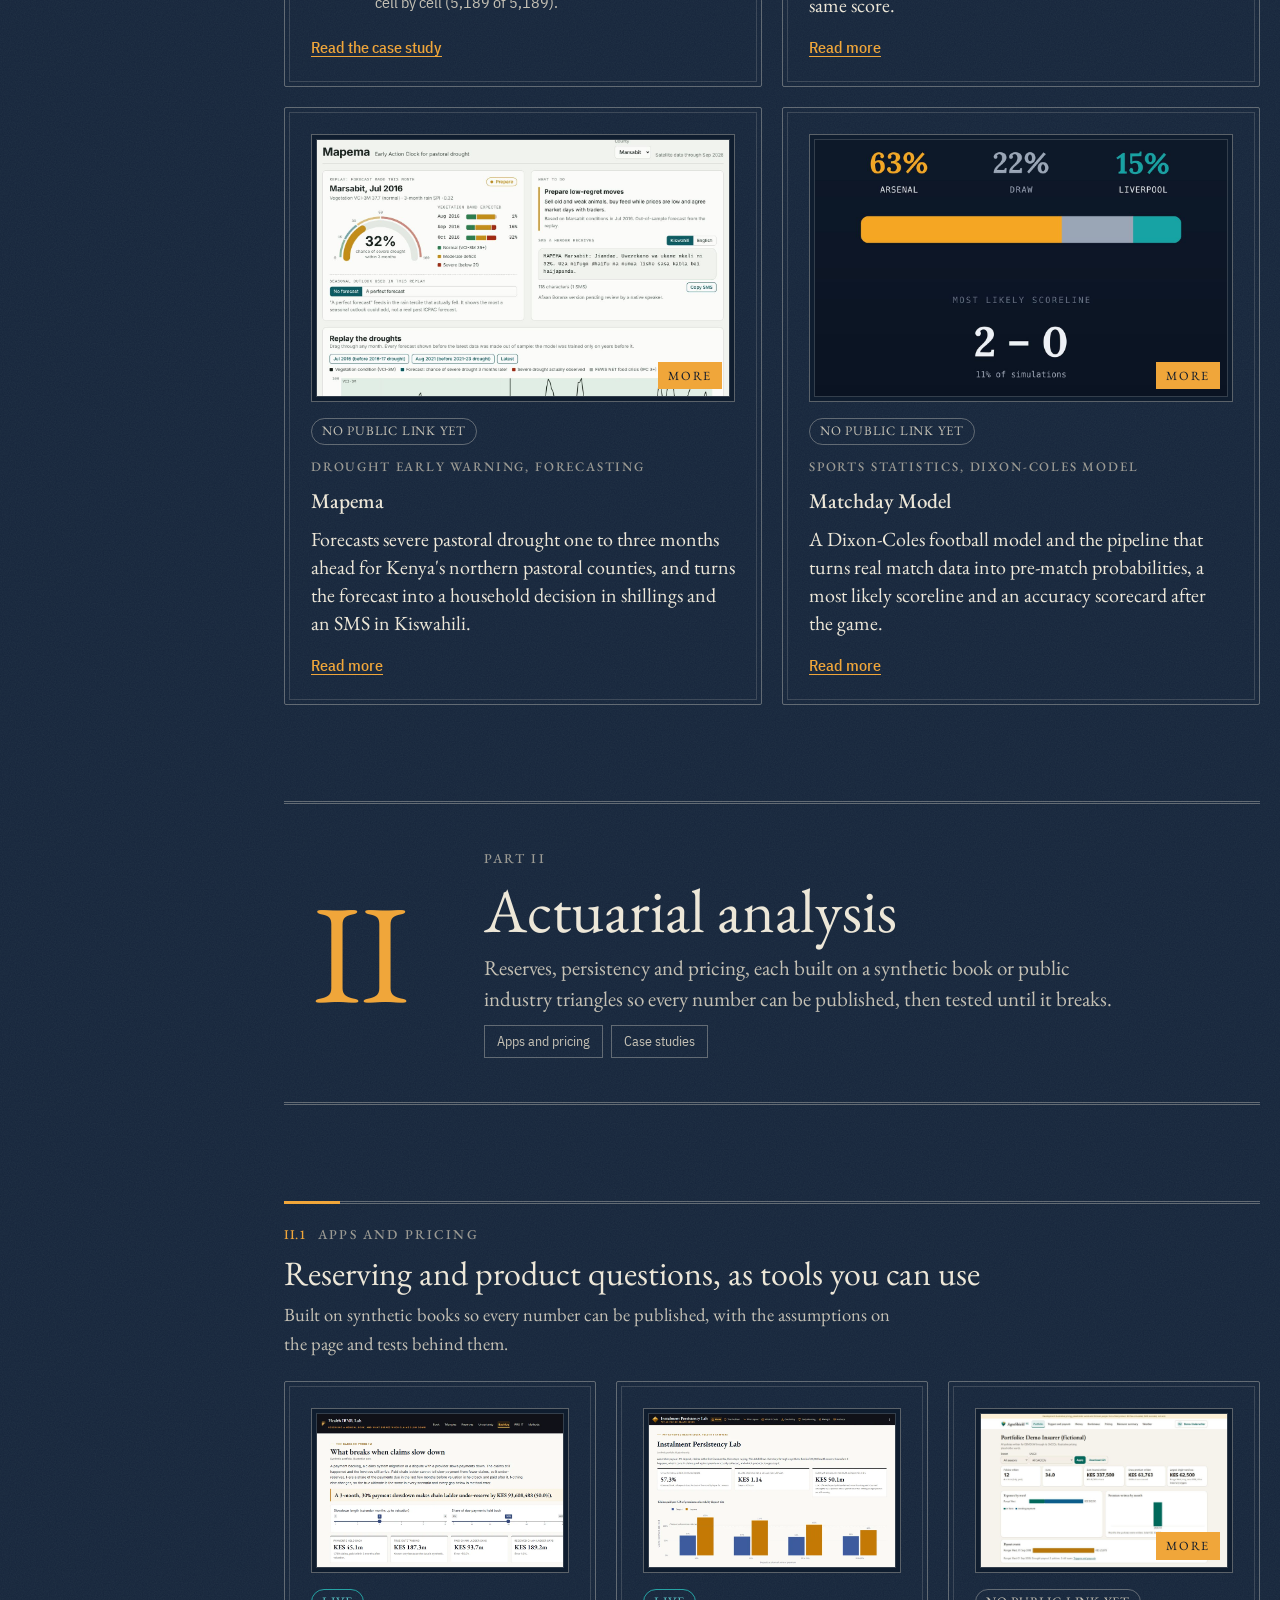
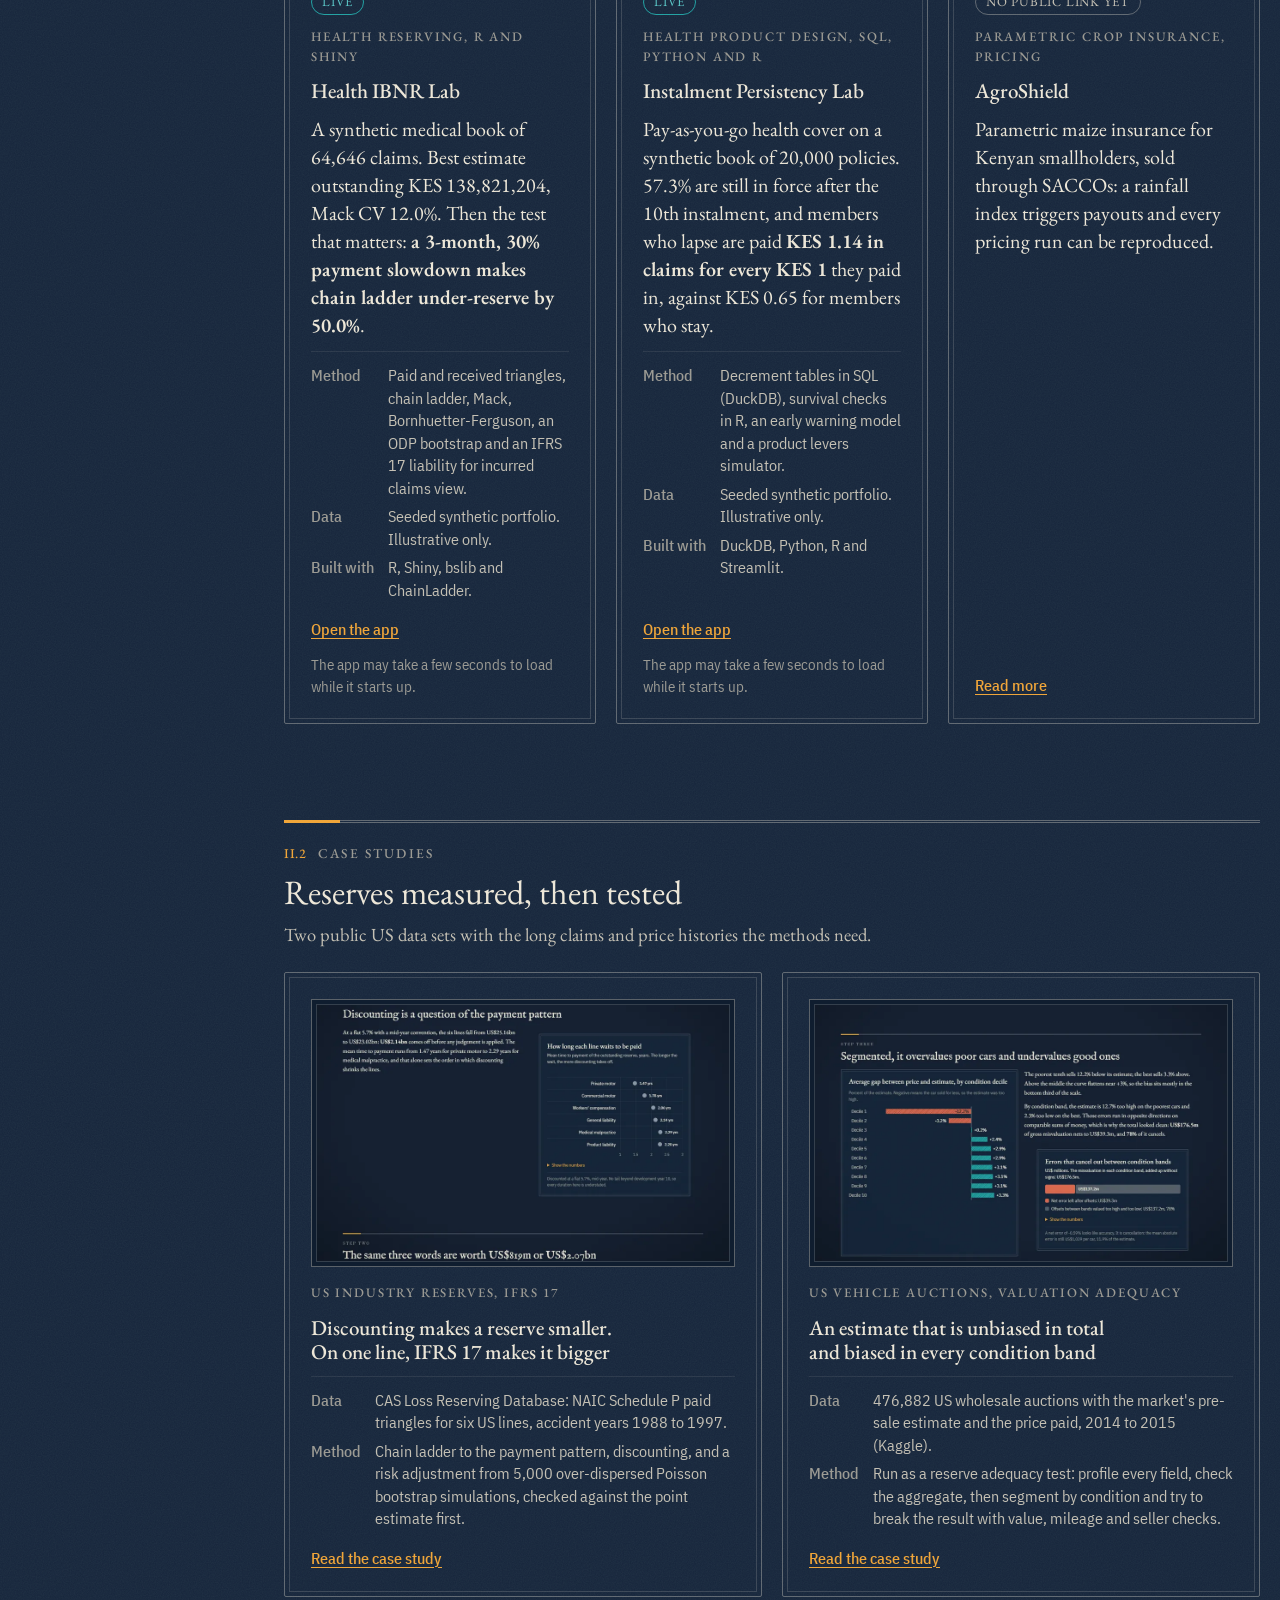
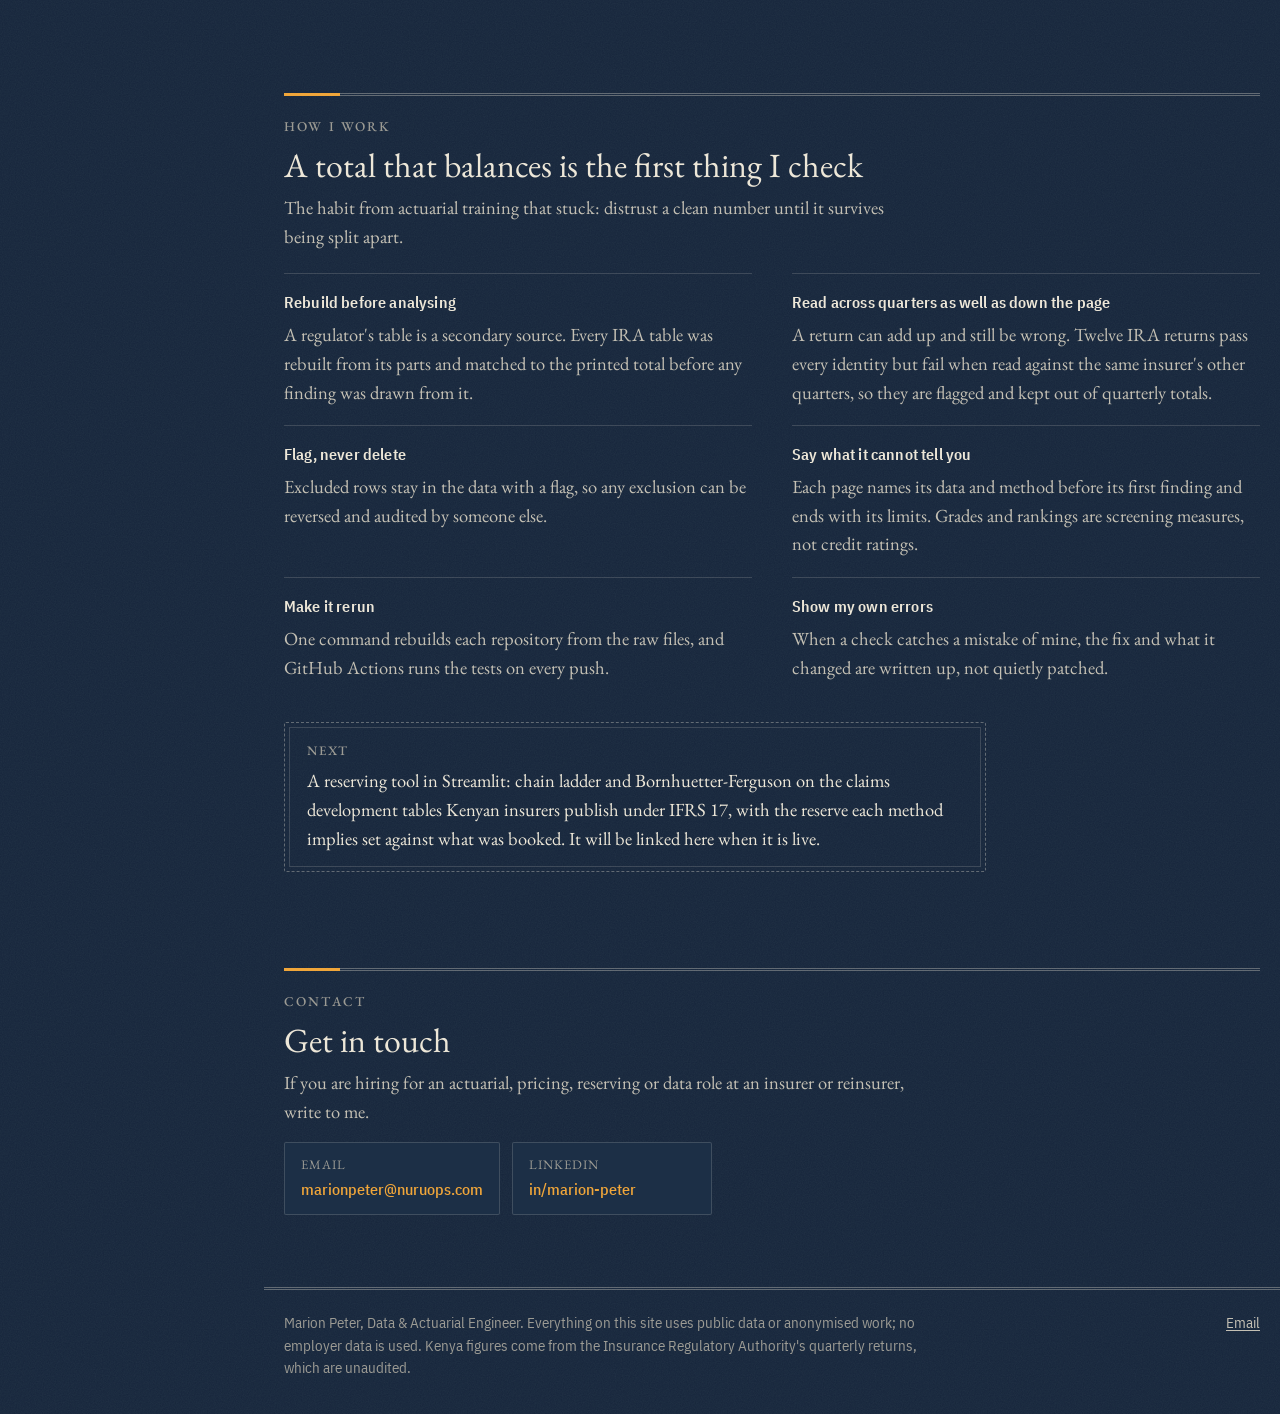
==== commit b5510baa: "M-Pesa analysis series: its own section and side bar group, with the statement reader as analysis 01" ====
--- a/index.html
+++ b/index.html
@@ -32,7 +32,7 @@
 <body>
 <a class="skip" href="#main">Skip to content</a>
 <header class="mp-top">
-<nav class="mp-where" aria-label="You are here" data-where="{&quot;&quot;:[[&quot;Home&quot;,null]],&quot;data&quot;:[[&quot;I&quot;,&quot;Data analysis&quot;,&quot;/#data&quot;]],&quot;work&quot;:[[&quot;I&quot;,&quot;Data analysis&quot;,&quot;/#data&quot;],[&quot;Kenya series&quot;,&quot;/#work&quot;]],&quot;signals&quot;:[[&quot;I&quot;,&quot;Data analysis&quot;,&quot;/#data&quot;],[&quot;Reinsurer signals&quot;,&quot;/#signals&quot;]],&quot;claims&quot;:[[&quot;I&quot;,&quot;Data analysis&quot;,&quot;/#data&quot;],[&quot;Claims settlement&quot;,&quot;/#claims&quot;]],&quot;ask&quot;:[[&quot;I&quot;,&quot;Data analysis&quot;,&quot;/#data&quot;],[&quot;Ask the data&quot;,&quot;/#ask&quot;]],&quot;data-more&quot;:[[&quot;I&quot;,&quot;Data analysis&quot;,&quot;/#data&quot;],[&quot;Audit and models&quot;,&quot;/#data-more&quot;]],&quot;actuarial&quot;:[[&quot;II&quot;,&quot;Actuarial analysis&quot;,&quot;/#actuarial&quot;]],&quot;apps&quot;:[[&quot;II&quot;,&quot;Actuarial analysis&quot;,&quot;/#actuarial&quot;],[&quot;Apps and pricing&quot;,&quot;/#apps&quot;]],&quot;actuarial-cases&quot;:[[&quot;II&quot;,&quot;Actuarial analysis&quot;,&quot;/#actuarial&quot;],[&quot;Case studies&quot;,&quot;/#actuarial-cases&quot;]],&quot;method&quot;:[[&quot;How I work&quot;,&quot;/#method&quot;]],&quot;contact&quot;:[[&quot;Contact&quot;,&quot;/#contact&quot;]]}"><span class="mp-wc" aria-current="location">Home</span></nav>
+<nav class="mp-where" aria-label="You are here" data-where="{&quot;&quot;:[[&quot;Home&quot;,null]],&quot;data&quot;:[[&quot;I&quot;,&quot;Data analysis&quot;,&quot;/#data&quot;]],&quot;work&quot;:[[&quot;I&quot;,&quot;Data analysis&quot;,&quot;/#data&quot;],[&quot;Kenya series&quot;,&quot;/#work&quot;]],&quot;signals&quot;:[[&quot;I&quot;,&quot;Data analysis&quot;,&quot;/#data&quot;],[&quot;Reinsurer signals&quot;,&quot;/#signals&quot;]],&quot;claims&quot;:[[&quot;I&quot;,&quot;Data analysis&quot;,&quot;/#data&quot;],[&quot;Claims settlement&quot;,&quot;/#claims&quot;]],&quot;ask&quot;:[[&quot;I&quot;,&quot;Data analysis&quot;,&quot;/#data&quot;],[&quot;Ask the data&quot;,&quot;/#ask&quot;]],&quot;mpesa-series&quot;:[[&quot;I&quot;,&quot;Data analysis&quot;,&quot;/#data&quot;],[&quot;M-Pesa series&quot;,&quot;/#mpesa-series&quot;]],&quot;data-more&quot;:[[&quot;I&quot;,&quot;Data analysis&quot;,&quot;/#data&quot;],[&quot;Audit and models&quot;,&quot;/#data-more&quot;]],&quot;actuarial&quot;:[[&quot;II&quot;,&quot;Actuarial analysis&quot;,&quot;/#actuarial&quot;]],&quot;apps&quot;:[[&quot;II&quot;,&quot;Actuarial analysis&quot;,&quot;/#actuarial&quot;],[&quot;Apps and pricing&quot;,&quot;/#apps&quot;]],&quot;actuarial-cases&quot;:[[&quot;II&quot;,&quot;Actuarial analysis&quot;,&quot;/#actuarial&quot;],[&quot;Case studies&quot;,&quot;/#actuarial-cases&quot;]],&quot;method&quot;:[[&quot;How I work&quot;,&quot;/#method&quot;]],&quot;contact&quot;:[[&quot;Contact&quot;,&quot;/#contact&quot;]]}"><span class="mp-wc" aria-current="location">Home</span></nav>
 <a class="mp-brand" href="/"><svg class="mp-seal" viewBox="0 0 64 64" aria-hidden="true" focusable="false">
 <defs><pattern id="mp-hatch" width="2.6" height="2.6" patternUnits="userSpaceOnUse" patternTransform="rotate(45)"><path d="M0 0v2.6" stroke="currentColor" stroke-width=".55"/></pattern></defs>
 <circle cx="32" cy="32" r="30.6" fill="none" stroke="currentColor" stroke-width="1.5"/>
@@ -47,7 +47,7 @@
 </svg><span class="mp-who"><b class="mp-nm">Marion Peter</b><span class="mp-role">Data &amp; Actuarial Engineer</span></span></a>
 <div class="mp-tools"><button class="mp-theme" type="button" hidden><svg class="mp-ic" viewBox="0 0 24 24" width="22" height="22" aria-hidden="true" focusable="false" fill="none" stroke="currentColor" stroke-width="1.5" stroke-linecap="round" stroke-linejoin="round"><path d="M12 3.5a8.5 8.5 0 1 0 0 17 8.5 8.5 0 0 0 0-17z"/><path d="M12 3.5a8.5 8.5 0 0 1 0 17z" fill="currentColor" stroke="none"/></svg><span class="mp-l">Paper theme</span></button><a class="mp-gh" href="https://github.com/maidenpeter" aria-label="GitHub" title="GitHub"><svg class="mp-ic" viewBox="0 0 24 24" width="22" height="22" aria-hidden="true" focusable="false" fill="none" stroke="currentColor" stroke-width="1.5" stroke-linecap="round" stroke-linejoin="round"><path d="M8.5 7 3.5 12l5 5M15.5 7l5 5-5 5M13.5 4.5l-3 15"/></svg><span class="mp-l">GitHub</span></a></div>
 </header>
-<div class="mp-side"><nav class="mp-nav" aria-label="Main"><a class="mp-back" href="/" hidden data-home><svg class="mp-ic" viewBox="0 0 24 24" width="22" height="22" aria-hidden="true" focusable="false" fill="none" stroke="currentColor" stroke-width="1.5" stroke-linecap="round" stroke-linejoin="round"><path d="M19.5 12h-15M10.5 6l-6 6 6 6"/></svg><span class="mp-l">Back</span><span class="mp-s">Back</span></a><a href="/" aria-current="page" data-spy=""><svg class="mp-ic" viewBox="0 0 24 24" width="22" height="22" aria-hidden="true" focusable="false" fill="none" stroke="currentColor" stroke-width="1.5" stroke-linecap="round" stroke-linejoin="round"><path d="M3.5 10.5 12 3.5l8.5 7M6 9v11.5h4.5V15h3v5.5H18V9"/></svg><span class="mp-l">Home</span><span class="mp-s">Home</span></a><div class="mp-ch"><button class="mp-ch-btn" type="button" popovertarget="mp-ch-data" data-spy="data work signals claims ask data-more"><svg class="mp-ic" viewBox="0 0 24 24" width="22" height="22" aria-hidden="true" focusable="false" fill="none" stroke="currentColor" stroke-width="1.5" stroke-linecap="round" stroke-linejoin="round"><path d="M3.5 20.5h17M7 17v-5M12 17V6.5M17 17V9.5"/></svg><span class="mp-s">Data</span></button><div class="mp-items" id="mp-ch-data" popover aria-label="Data analysis"><a class="mp-ch-link" href="/#data" data-spy="data work signals claims ask data-more"><span class="mp-num">I</span><span class="mp-ch-t">Data analysis</span><span class="mp-ch-line">Insurance, automotive and aviation data, checked before it is believed</span></a><details class="mp-grp" open><summary class="mp-grp-t">Insurance<span class="mp-grp-n">7</span></summary><div class="mp-grp-in"><details class="mp-grp mp-an" open><summary class="mp-grp-t"><span class="mp-an-n">1</span>Kenya series<span class="mp-grp-n">6</span></summary><div class="mp-grp-in"><a class="mp-it" href="/kenya-insurance/"><span class="mp-it-n">01</span>Overview</a><a class="mp-it" href="/ira-kenya-insurance/page/kenya-insurance-loss-map.html"><span class="mp-it-n">02</span>Loss map</a><a class="mp-it" href="/ira-kenya-insurance/page/kenya-insurance-market-structure.html"><span class="mp-it-n">03</span>Market structure</a><a class="mp-it" href="/ira-kenya-insurance/page/kenya-insurance-reinsurance-flows.html"><span class="mp-it-n">04</span>Reinsurance flows</a><a class="mp-it" href="/ira-kenya-reinsurance/page/kenya-cedant-scorecard.html"><span class="mp-it-n">05</span>Cedant scorecard</a><a class="mp-it" href="/ira-kenya-data/explorer/kenya-insurer-explorer.html"><span class="mp-it-n">06</span>Insurer explorer</a></div></details><a class="mp-it mp-an-link" href="/ira-kenya-insurance/page/kenya-claims-settlement.html"><span class="mp-an-n">2</span>Claims settlement</a></div></details><details class="mp-grp"><summary class="mp-grp-t">Automotive<span class="mp-grp-n">1</span></summary><div class="mp-grp-in"><a class="mp-it" href="/work/dealer-revenue/">Dealer revenue audit</a></div></details><details class="mp-grp"><summary class="mp-grp-t">Aviation<span class="mp-grp-n">1</span></summary><div class="mp-grp-in"><a class="mp-it" href="/#cargoshield">CargoShield</a></div></details></div></div><div class="mp-ch"><button class="mp-ch-btn" type="button" popovertarget="mp-ch-actuarial" data-spy="actuarial apps actuarial-cases"><svg class="mp-ic" viewBox="0 0 24 24" width="22" height="22" aria-hidden="true" focusable="false" fill="none" stroke="currentColor" stroke-width="1.5" stroke-linecap="round" stroke-linejoin="round"><path d="M4 4h4.5v4.5H4zM9.75 4h4.5v4.5h-4.5zM15.5 4H20v4.5h-4.5zM4 9.75h4.5v4.5H4zM9.75 9.75h4.5v4.5h-4.5zM4 15.5h4.5V20H4z"/></svg><span class="mp-s">Actuarial</span></button><div class="mp-items" id="mp-ch-actuarial" popover aria-label="Actuarial analysis"><a class="mp-ch-link" href="/#actuarial" data-spy="actuarial apps actuarial-cases"><span class="mp-num">II</span><span class="mp-ch-t">Actuarial analysis</span><span class="mp-ch-line">Reserving, IFRS 17 and pricing</span></a><a class="mp-it" href="/#hil">Health IBNR Lab</a><a class="mp-it" href="/#ipl">Persistency Lab</a><a class="mp-it" href="/work/ifrs17-measurement/">IFRS 17 measurement</a><a class="mp-it" href="/work/valuation-adequacy/">Reserve adequacy test</a><a class="mp-it" href="/#agroshield">AgroShield pricing</a></div></div><a href="/ask/" data-spy=""><svg class="mp-ic" viewBox="0 0 24 24" width="22" height="22" aria-hidden="true" focusable="false" fill="none" stroke="currentColor" stroke-width="1.5" stroke-linecap="round" stroke-linejoin="round"><path d="M3.5 4.5h17v11.5h-9l-5 4v-4h-3zM9.6 8.4a2.4 2.4 0 1 1 3.4 2.2c-.6.3-1 .8-1 1.5M12 14v.1"/></svg><span class="mp-l">Ask the data</span><span class="mp-s">Ask</span></a><a href="/about/" data-spy="method"><svg class="mp-ic" viewBox="0 0 24 24" width="22" height="22" aria-hidden="true" focusable="false" fill="none" stroke="currentColor" stroke-width="1.5" stroke-linecap="round" stroke-linejoin="round"><path d="M12 11.5a3.75 3.75 0 1 0 0-7.5 3.75 3.75 0 0 0 0 7.5zM4.5 20.5c.6-3.9 3.6-6 7.5-6s6.9 2.1 7.5 6"/></svg><span class="mp-l">About</span><span class="mp-s">About</span></a><a href="/#contact" data-spy="contact"><svg class="mp-ic" viewBox="0 0 24 24" width="22" height="22" aria-hidden="true" focusable="false" fill="none" stroke="currentColor" stroke-width="1.5" stroke-linecap="round" stroke-linejoin="round"><path d="M3.5 5.5h17v13h-17zM3.5 6.5l8.5 6.5 8.5-6.5"/></svg><span class="mp-l">Contact</span><span class="mp-s">Contact</span></a></nav></div>
+<div class="mp-side"><nav class="mp-nav" aria-label="Main"><a class="mp-back" href="/" hidden data-home><svg class="mp-ic" viewBox="0 0 24 24" width="22" height="22" aria-hidden="true" focusable="false" fill="none" stroke="currentColor" stroke-width="1.5" stroke-linecap="round" stroke-linejoin="round"><path d="M19.5 12h-15M10.5 6l-6 6 6 6"/></svg><span class="mp-l">Back</span><span class="mp-s">Back</span></a><a href="/" aria-current="page" data-spy=""><svg class="mp-ic" viewBox="0 0 24 24" width="22" height="22" aria-hidden="true" focusable="false" fill="none" stroke="currentColor" stroke-width="1.5" stroke-linecap="round" stroke-linejoin="round"><path d="M3.5 10.5 12 3.5l8.5 7M6 9v11.5h4.5V15h3v5.5H18V9"/></svg><span class="mp-l">Home</span><span class="mp-s">Home</span></a><div class="mp-ch"><button class="mp-ch-btn" type="button" popovertarget="mp-ch-data" data-spy="data work signals claims ask mpesa-series data-more"><svg class="mp-ic" viewBox="0 0 24 24" width="22" height="22" aria-hidden="true" focusable="false" fill="none" stroke="currentColor" stroke-width="1.5" stroke-linecap="round" stroke-linejoin="round"><path d="M3.5 20.5h17M7 17v-5M12 17V6.5M17 17V9.5"/></svg><span class="mp-s">Data</span></button><div class="mp-items" id="mp-ch-data" popover aria-label="Data analysis"><a class="mp-ch-link" href="/#data" data-spy="data work signals claims ask mpesa-series data-more"><span class="mp-num">I</span><span class="mp-ch-t">Data analysis</span><span class="mp-ch-line">Insurance, mobile money, automotive and aviation data, checked before it is believed</span></a><details class="mp-grp" open><summary class="mp-grp-t">Insurance<span class="mp-grp-n">7</span></summary><div class="mp-grp-in"><details class="mp-grp mp-an" open><summary class="mp-grp-t"><span class="mp-an-n">1</span>Kenya series<span class="mp-grp-n">6</span></summary><div class="mp-grp-in"><a class="mp-it" href="/kenya-insurance/"><span class="mp-it-n">01</span>Overview</a><a class="mp-it" href="/ira-kenya-insurance/page/kenya-insurance-loss-map.html"><span class="mp-it-n">02</span>Loss map</a><a class="mp-it" href="/ira-kenya-insurance/page/kenya-insurance-market-structure.html"><span class="mp-it-n">03</span>Market structure</a><a class="mp-it" href="/ira-kenya-insurance/page/kenya-insurance-reinsurance-flows.html"><span class="mp-it-n">04</span>Reinsurance flows</a><a class="mp-it" href="/ira-kenya-reinsurance/page/kenya-cedant-scorecard.html"><span class="mp-it-n">05</span>Cedant scorecard</a><a class="mp-it" href="/ira-kenya-data/explorer/kenya-insurer-explorer.html"><span class="mp-it-n">06</span>Insurer explorer</a></div></details><a class="mp-it mp-an-link" href="/ira-kenya-insurance/page/kenya-claims-settlement.html"><span class="mp-an-n">2</span>Claims settlement</a></div></details><details class="mp-grp"><summary class="mp-grp-t">Mobile money<span class="mp-grp-n">1</span></summary><div class="mp-grp-in"><details class="mp-grp mp-an" open><summary class="mp-grp-t"><span class="mp-an-n">1</span>M-Pesa series<span class="mp-grp-n">1</span></summary><div class="mp-grp-in"><a class="mp-it" href="/mpesa-statement-to-excel/"><span class="mp-it-n">01</span>Statement to Excel</a></div></details></div></details><details class="mp-grp"><summary class="mp-grp-t">Automotive<span class="mp-grp-n">1</span></summary><div class="mp-grp-in"><a class="mp-it" href="/work/dealer-revenue/">Dealer revenue audit</a></div></details><details class="mp-grp"><summary class="mp-grp-t">Aviation<span class="mp-grp-n">1</span></summary><div class="mp-grp-in"><a class="mp-it" href="/#cargoshield">CargoShield</a></div></details></div></div><div class="mp-ch"><button class="mp-ch-btn" type="button" popovertarget="mp-ch-actuarial" data-spy="actuarial apps actuarial-cases"><svg class="mp-ic" viewBox="0 0 24 24" width="22" height="22" aria-hidden="true" focusable="false" fill="none" stroke="currentColor" stroke-width="1.5" stroke-linecap="round" stroke-linejoin="round"><path d="M4 4h4.5v4.5H4zM9.75 4h4.5v4.5h-4.5zM15.5 4H20v4.5h-4.5zM4 9.75h4.5v4.5H4zM9.75 9.75h4.5v4.5h-4.5zM4 15.5h4.5V20H4z"/></svg><span class="mp-s">Actuarial</span></button><div class="mp-items" id="mp-ch-actuarial" popover aria-label="Actuarial analysis"><a class="mp-ch-link" href="/#actuarial" data-spy="actuarial apps actuarial-cases"><span class="mp-num">II</span><span class="mp-ch-t">Actuarial analysis</span><span class="mp-ch-line">Reserving, IFRS 17 and pricing</span></a><a class="mp-it" href="/#hil">Health IBNR Lab</a><a class="mp-it" href="/#ipl">Persistency Lab</a><a class="mp-it" href="/work/ifrs17-measurement/">IFRS 17 measurement</a><a class="mp-it" href="/work/valuation-adequacy/">Reserve adequacy test</a><a class="mp-it" href="/#agroshield">AgroShield pricing</a></div></div><a href="/ask/" data-spy=""><svg class="mp-ic" viewBox="0 0 24 24" width="22" height="22" aria-hidden="true" focusable="false" fill="none" stroke="currentColor" stroke-width="1.5" stroke-linecap="round" stroke-linejoin="round"><path d="M3.5 4.5h17v11.5h-9l-5 4v-4h-3zM9.6 8.4a2.4 2.4 0 1 1 3.4 2.2c-.6.3-1 .8-1 1.5M12 14v.1"/></svg><span class="mp-l">Ask the data</span><span class="mp-s">Ask</span></a><a href="/about/" data-spy="method"><svg class="mp-ic" viewBox="0 0 24 24" width="22" height="22" aria-hidden="true" focusable="false" fill="none" stroke="currentColor" stroke-width="1.5" stroke-linecap="round" stroke-linejoin="round"><path d="M12 11.5a3.75 3.75 0 1 0 0-7.5 3.75 3.75 0 0 0 0 7.5zM4.5 20.5c.6-3.9 3.6-6 7.5-6s6.9 2.1 7.5 6"/></svg><span class="mp-l">About</span><span class="mp-s">About</span></a><a href="/#contact" data-spy="contact"><svg class="mp-ic" viewBox="0 0 24 24" width="22" height="22" aria-hidden="true" focusable="false" fill="none" stroke="currentColor" stroke-width="1.5" stroke-linecap="round" stroke-linejoin="round"><path d="M3.5 5.5h17v13h-17zM3.5 6.5l8.5 6.5 8.5-6.5"/></svg><span class="mp-l">Contact</span><span class="mp-s">Contact</span></a></nav></div>
 
 <main id="main" class="wrap">
 <section class="hero" aria-labelledby="h1">
@@ -76,11 +76,11 @@
 
 <section class="proof" aria-label="The data in numbers"><div><b>35</b><span>quarters of returns, Q4 2016 to Q1 2026</span></div><div><b>52</b><span>insurers and reinsurers, every one, on stable ids</span></div><div><b>42,246</b><span>consistency checks, none unexplained</span></div><div><b>12 of 12</b><span>figures match IRA's own PDF releases</span></div><div><b>Python</b><span>with pandas, numpy and openpyxl; every table tested</span></div></section>
 
-<nav class="parts" aria-label="Contents"><a class="part-card" href="#data"><span class="part-num" aria-hidden="true">I</span><span class="eyebrow">Part I</span><b>Data analysis</b><span class="part-sum">Kenya's insurance market rebuilt from the regulator's returns: the loss map, market structure, reinsurance flows, a cedant scorecard and an insurer explorer. Then whether insurers pay their claims, a dealer group's revenue audit, a cargo airline's risk layer, a drought forecast and a football model.</span></a><a class="part-card" href="#actuarial"><span class="part-num" aria-hidden="true">II</span><span class="eyebrow">Part II</span><b>Actuarial analysis</b><span class="part-sum">Health IBNR reserving, instalment persistency and parametric crop pricing as working tools, then IFRS 17 measurement and a reserve adequacy test on public US data.</span></a></nav>
+<nav class="parts" aria-label="Contents"><a class="part-card" href="#data"><span class="part-num" aria-hidden="true">I</span><span class="eyebrow">Part I</span><b>Data analysis</b><span class="part-sum">Kenya's insurance market rebuilt from the regulator's returns: the loss map, market structure, reinsurance flows, a cedant scorecard and an insurer explorer. Then whether insurers pay their claims, the M-Pesa series, a dealer group's revenue audit, a cargo airline's risk layer, a drought forecast and a football model.</span></a><a class="part-card" href="#actuarial"><span class="part-num" aria-hidden="true">II</span><span class="eyebrow">Part II</span><b>Actuarial analysis</b><span class="part-sum">Health IBNR reserving, instalment persistency and parametric crop pricing as working tools, then IFRS 17 measurement and a reserve adequacy test on public US data.</span></a></nav>
 
 <section id="data" class="part" aria-labelledby="h-data">
 <span class="part-num" aria-hidden="true">I</span>
-<div class="part-text"><span class="eyebrow">Part I</span><h2 id="h-data">Data analysis</h2><p>Start from the source and check it before believing it. Kenya's insurance market rebuilt from the regulator's own returns, a dealer group's ledgers taken apart, a cargo airline's risk layer and two forecasting products.</p><p class="part-chips"><a href="#work">Kenya series</a><a href="#signals">Reinsurer signals</a><a href="#claims">Claims settlement</a><a href="#ask">Ask the data</a><a href="#data-more">Audit and models</a></p></div>
+<div class="part-text"><span class="eyebrow">Part I</span><h2 id="h-data">Data analysis</h2><p>Start from the source and check it before believing it. Kenya's insurance market rebuilt from the regulator's own returns, M-Pesa statements read and reconciled, a dealer group's ledgers taken apart, a cargo airline's risk layer and two forecasting products.</p><p class="part-chips"><a href="#work">Kenya series</a><a href="#signals">Reinsurer signals</a><a href="#claims">Claims settlement</a><a href="#ask">Ask the data</a><a href="#mpesa-series">M-Pesa series</a><a href="#data-more">Audit and models</a></p></div>
 </section>
 
 <section id="work" aria-labelledby="h-work">
@@ -190,8 +190,26 @@
 <div class="cta"><a class="btn primary" href="/ask/">Ask the data</a></div>
 </section>
 
+<section id="mpesa-series" aria-labelledby="h-mpesa-series">
+<div class="sechead"><span class="eyebrow"><i>I.5</i>Mobile money</span>
+<h2 id="h-mpesa-series">M-Pesa analysis series</h2>
+<p>M-Pesa statements hold the money records of many Kenyan households and small businesses, and they arrive as PDFs. This series turns them into data that can be checked, starting with the statement itself.</p></div>
+<div class="grid2"><article class="card" id="mpesa">
+<a class="thumb" href="https://maidenpeter.github.io/mpesa-statement-to-excel/" tabindex="-1" aria-hidden="true"><img src="/assets/shots/mpesa.webp" alt="" width="960" height="600" loading="lazy" decoding="async"><span class="cue">Open</span></a><span class="badge live">Live</span>
+<span class="tag">Analysis 01, Mobile money data, JavaScript</span>
+<h3>M-Pesa Statement to Excel</h3>
+<p class="find">Reads Safaricom M-Pesa PDF statements into a formatted Excel workbook inside your browser: nothing is uploaded, and every balance is reconciled to the one before it.</p>
+<dl class="meta"><dt>Method</dt><dd>Statement text read with PDF.js, each transaction typed from its details, a running-balance check on every row and the totals compared with the statement's own summary.</dd><dt>Data</dt><dd>Your own statement, read in your browser. Tested on synthetic statements.</dd><dt>Built with</dt><dd>JavaScript, PDF.js and ExcelJS.</dd></dl>
+<div class="links"><a href="https://maidenpeter.github.io/mpesa-statement-to-excel/">Open the tool</a><a href="https://github.com/maidenpeter/mpesa-statement-to-excel">Code: mpesa-statement-to-excel</a></div>
+</article>
+<div class="panel">
+<span class="tag">How every statement is checked</span>
+<ul class="checks"><li><span class="mk ok" aria-label="Passed">&#10003;</span><p><b>Running balance.</b> Every row's balance must equal the previous balance plus money in minus money out. Rows that do not follow are flagged, with the balance they should have had.</p></li><li><span class="mk ok" aria-label="Passed">&#10003;</span><p><b>The statement's own totals.</b> Money in and money out are compared with the TOTAL line of the statement's summary table.</p></li><li><span class="mk ok" aria-label="Passed">&#10003;</span><p><b>Nothing leaves the browser.</b> A content security policy blocks every other server, and the tests record every request the page makes and fail if one leaves it.</p></li><li><span class="mk warn" aria-label="Caveat">!</span><p><b>A layout change needs a parser update.</b> The parser reads where each value sits on Safaricom's statement. If that layout changes, the balance check shows the misread instead of hiding it.</p></li></ul>
+</div></div>
+</section>
+
 <section id="data-more" aria-labelledby="h-data-more">
-<div class="sechead"><span class="eyebrow"><i>I.5</i>Audit and models</span>
+<div class="sechead"><span class="eyebrow"><i>I.6</i>Audit and models</span>
 <h2 id="h-data-more">The same standard on other data</h2>
 <p>Automotive: a Kenyan client's ledgers, published without client identifiers. Aviation: a risk and cover layer for a cargo airline. And two products that turn data into a forecast someone can act on.</p></div>
 <div class="grid2"><article class="card">
@@ -249,7 +267,7 @@
 <section id="apps" aria-labelledby="h-apps">
 <div class="sechead"><span class="eyebrow"><i>II.1</i>Apps and pricing</span>
 <h2 id="h-apps">Reserving and product questions, as tools you can use</h2>
-<p>The reserving and product tools are built on synthetic books so every number can be published, with the assumptions on the page and tests behind them. The M-Pesa tool reads your own statement and keeps it in your browser.</p></div>
+<p>Built on synthetic books so every number can be published, with the assumptions on the page and tests behind them.</p></div>
 <div class="grid3"><article class="card" id="hil">
 <a class="thumb" href="https://maidenpeter.shinyapps.io/health-ibnr-lab/" tabindex="-1" aria-hidden="true"><img src="/assets/shots/hil.webp" alt="" width="960" height="600" loading="lazy" decoding="async"><span class="cue">Open</span></a><span class="badge live">Live</span>
 <span class="tag">Health reserving, R and Shiny</span>
@@ -279,13 +297,6 @@
 <div class="pop-body"><span class="tag">Parametric crop insurance, pricing</span><h3>AgroShield</h3><p>Parametric maize insurance for Kenyan smallholders, sold through SACCOs: a rainfall index triggers payouts and every pricing run can be reproduced. Shown on a fictional insurer with illustrative pricing; M-Pesa payment is simulated in the demo.</p>
 <p class="small">No public link yet. Ask me for a walk-through: <a href="#contact">get in touch</a>.</p></div>
 </div>
-</article><article class="card" id="mpesa">
-<a class="thumb" href="https://maidenpeter.github.io/mpesa-statement-to-excel/" tabindex="-1" aria-hidden="true"><img src="/assets/shots/mpesa.webp" alt="" width="960" height="600" loading="lazy" decoding="async"><span class="cue">Open</span></a><span class="badge live">Live</span>
-<span class="tag">Mobile money data, JavaScript</span>
-<h3>M-Pesa Statement to Excel</h3>
-<p class="find">Reads Safaricom M-Pesa PDF statements into a formatted Excel workbook inside your browser: nothing is uploaded, and every balance is reconciled to the one before it.</p>
-<dl class="meta"><dt>Method</dt><dd>Statement text read with PDF.js, each transaction typed from its details, a running-balance check on every row and the totals compared with the statement's own summary.</dd><dt>Data</dt><dd>Your own statement, read in your browser. Tested on synthetic statements.</dd><dt>Built with</dt><dd>JavaScript, PDF.js and ExcelJS.</dd></dl>
-<div class="links"><a href="https://maidenpeter.github.io/mpesa-statement-to-excel/">Open the tool</a><a href="https://github.com/maidenpeter/mpesa-statement-to-excel">Code: mpesa-statement-to-excel</a></div>
 </article></div>
 </section>
 
@@ -354,7 +365,7 @@
 // a short desktop window starts with the groups that do not hold this page folded, so the side bar fits
 // the series strip opens scrolled to the current page, and fades at each end that has more
 var sl=document.querySelector('.mp-sub-list');if(sl){var sc=sl.querySelector('a[aria-current]');var edge=function(){sl.classList.toggle('mp-more',sl.scrollLeft+sl.clientWidth<sl.scrollWidth-2);sl.classList.toggle('mp-less',sl.scrollLeft>2)};var mid=function(){if(sc)sl.scrollLeft+=sc.getBoundingClientRect().left-sl.getBoundingClientRect().left-(sl.clientWidth-sc.offsetWidth)/2;edge()};mid();addEventListener('load',mid);if(document.fonts)document.fonts.ready.then(mid);sl.addEventListener('scroll',edge,{passive:true});addEventListener('resize',edge)}
-if(matchMedia('(min-width:861px) and (max-height:680px)').matches)each('.mp-side .mp-grp[open]',function(g){if(!g.querySelector('[aria-current]'))g.open=false});
+if(matchMedia('(min-width:861px) and (max-height:780px)').matches)each('.mp-side .mp-grp[open]',function(g){if(!g.querySelector('[aria-current]'))g.open=false});
 var b=document.querySelector('.mp-theme');if(b){var l=b.querySelector('.mp-l');
 var cur=function(){return d.getAttribute('data-theme')||'dark'};
 var lab=function(){var c=cur();l.textContent=c==='dark'?'Paper theme':'Ink theme';b.setAttribute('aria-label','Switch to '+(c==='dark'?'paper':'ink')+' theme')};
--- a/assets/site.css
+++ b/assets/site.css
@@ -403,8 +403,6 @@
 .thumb .cue{position:absolute;right:12px;bottom:12px;z-index:1;font-family:var(--label);font-size:11.5px;letter-spacing:.14em;text-transform:uppercase;color:var(--on-accent);background:var(--accent);padding:4px 10px;opacity:0;transform:translateY(4px);transition:opacity .25s,transform .25s}
 .thumb:hover .cue,.thumb:focus-visible .cue,.thumb[popovertarget] .cue{opacity:1;transform:none}
 .grid3{grid-template-columns:repeat(auto-fill,minmax(min(100%,272px),1fr))}
-/* four cards: two rows of two rather than three and one */
-.grid3:has(> :nth-child(4):last-child){grid-template-columns:repeat(auto-fill,minmax(min(100%,400px),1fr))}
 /* three cards in a two-column row: the third takes the whole row, picture beside its text */
 @media (min-width:604px) and (max-width:860px),(min-width:861px) and (max-width:1135px){
   .grid3{grid-template-columns:repeat(2,minmax(0,1fr))}
--- a/assets/nav.css
+++ b/assets/nav.css
@@ -132,11 +132,11 @@
 @media (min-width:861px) and (max-height:820px){.mp-nav > a{padding-block:4px}.mp-nav .mp-it{padding-block:1px}.mp-grp-t{padding-block:2px}.mp-nav .mp-an-link{padding-block:2px}.mp-nav .mp-back{margin-bottom:3px}}
 @media (min-width:861px) and (max-height:720px){.mp-side{padding-block:12px}.mp-nav > a{padding-block:4px}.mp-nav .mp-back{margin-bottom:2px}.mp-nav .mp-it{padding-block:1px}}
 @media (min-width:861px) and (max-height:620px){:root{--mp-top:58px}.mp-seal{width:40px;height:40px}.mp-nm{font-size:21px}.mp-role{font-size:17px}.mp-nav > a{padding-block:4px;font-size:15px}.mp-nav .mp-it{padding-block:1px;font-size:14px}.mp-nav .mp-ch-link{padding-block:4px 3px}}
-@media (min-width:861px) and (max-height:540px){.mp-side{padding-block:8px}.mp-nav > a{padding-block:2px}.mp-nav .mp-it{padding-block:0;font-size:14px}}
+@media (min-width:861px) and (max-height:540px){.mp-side{padding-block:4px}.mp-nav > a{padding-block:2px}.mp-nav .mp-it{padding-block:0;font-size:14px}}
 /* the industry groups tighten too; on the shortest windows the other chapter keeps only its own link */
 @media (min-width:861px) and (max-height:720px){.mp-grp-t{padding-block:1px}.mp-nav .mp-an-link{padding-block:1px}.mp-grp-in{padding-bottom:1px}.mp-nav .mp-it{padding-block:0}}
 @media (min-width:861px) and (max-height:620px){.mp-grp-t{padding-block:1px;font-size:11.5px}.mp-grp-in{padding-bottom:0}.mp-grp-n{display:none}}
-@media (min-width:861px) and (max-height:680px){.mp-nav:has(.mp-ch-btn.mp-cur) .mp-ch:not(:has(.mp-cur)) :is(.mp-it,.mp-grp){display:none}}
+@media (min-width:861px) and (max-height:780px){.mp-nav:has(.mp-ch-btn.mp-cur) .mp-ch:not(:has(.mp-cur)) :is(.mp-it,.mp-grp){display:none}}
 @media (min-width:861px) and (max-height:600px){.mp-nav > a{padding-block:3px}.mp-grp-t{padding-block:0}}
 @media (min-width:861px) and (max-width:1060px){.mp-theme .mp-l{position:absolute;width:1px;height:1px;overflow:hidden;clip:rect(0,0,0,0);white-space:nowrap}.mp-theme{width:40px;padding:0}}
 
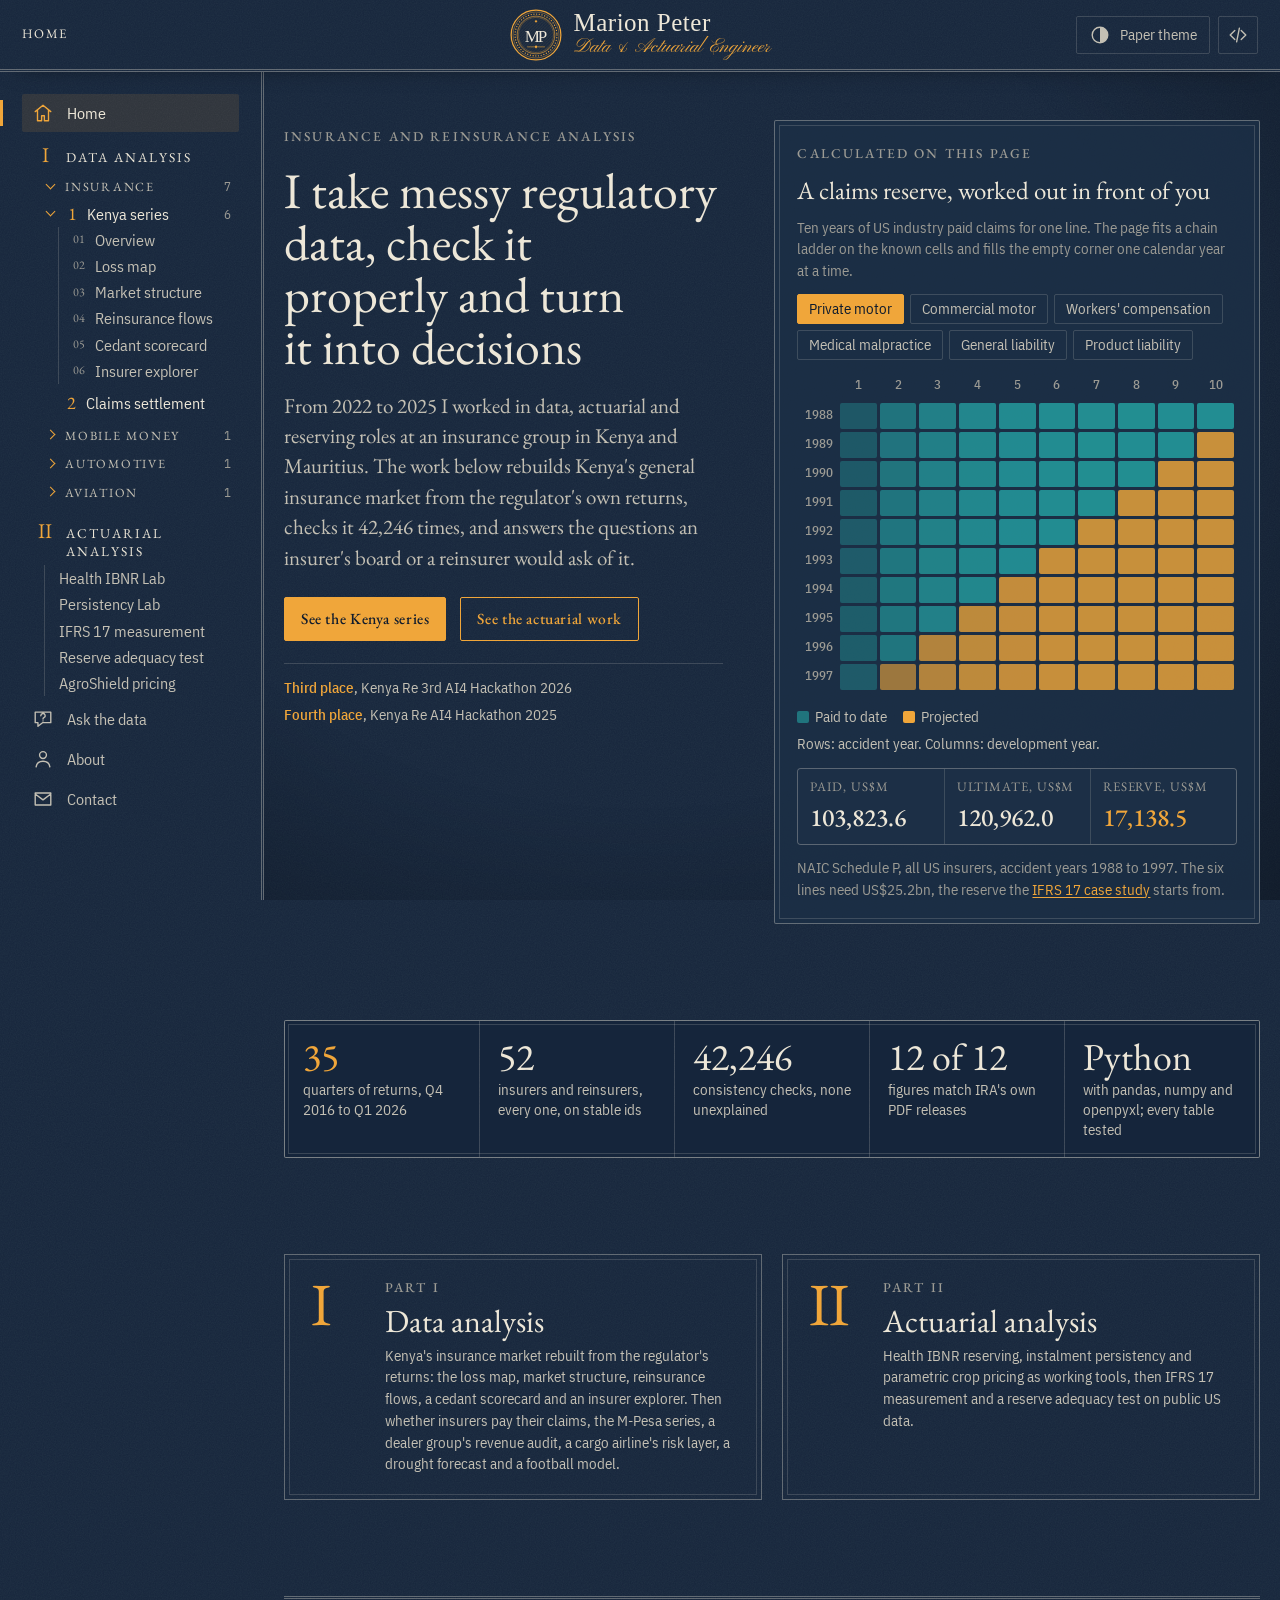
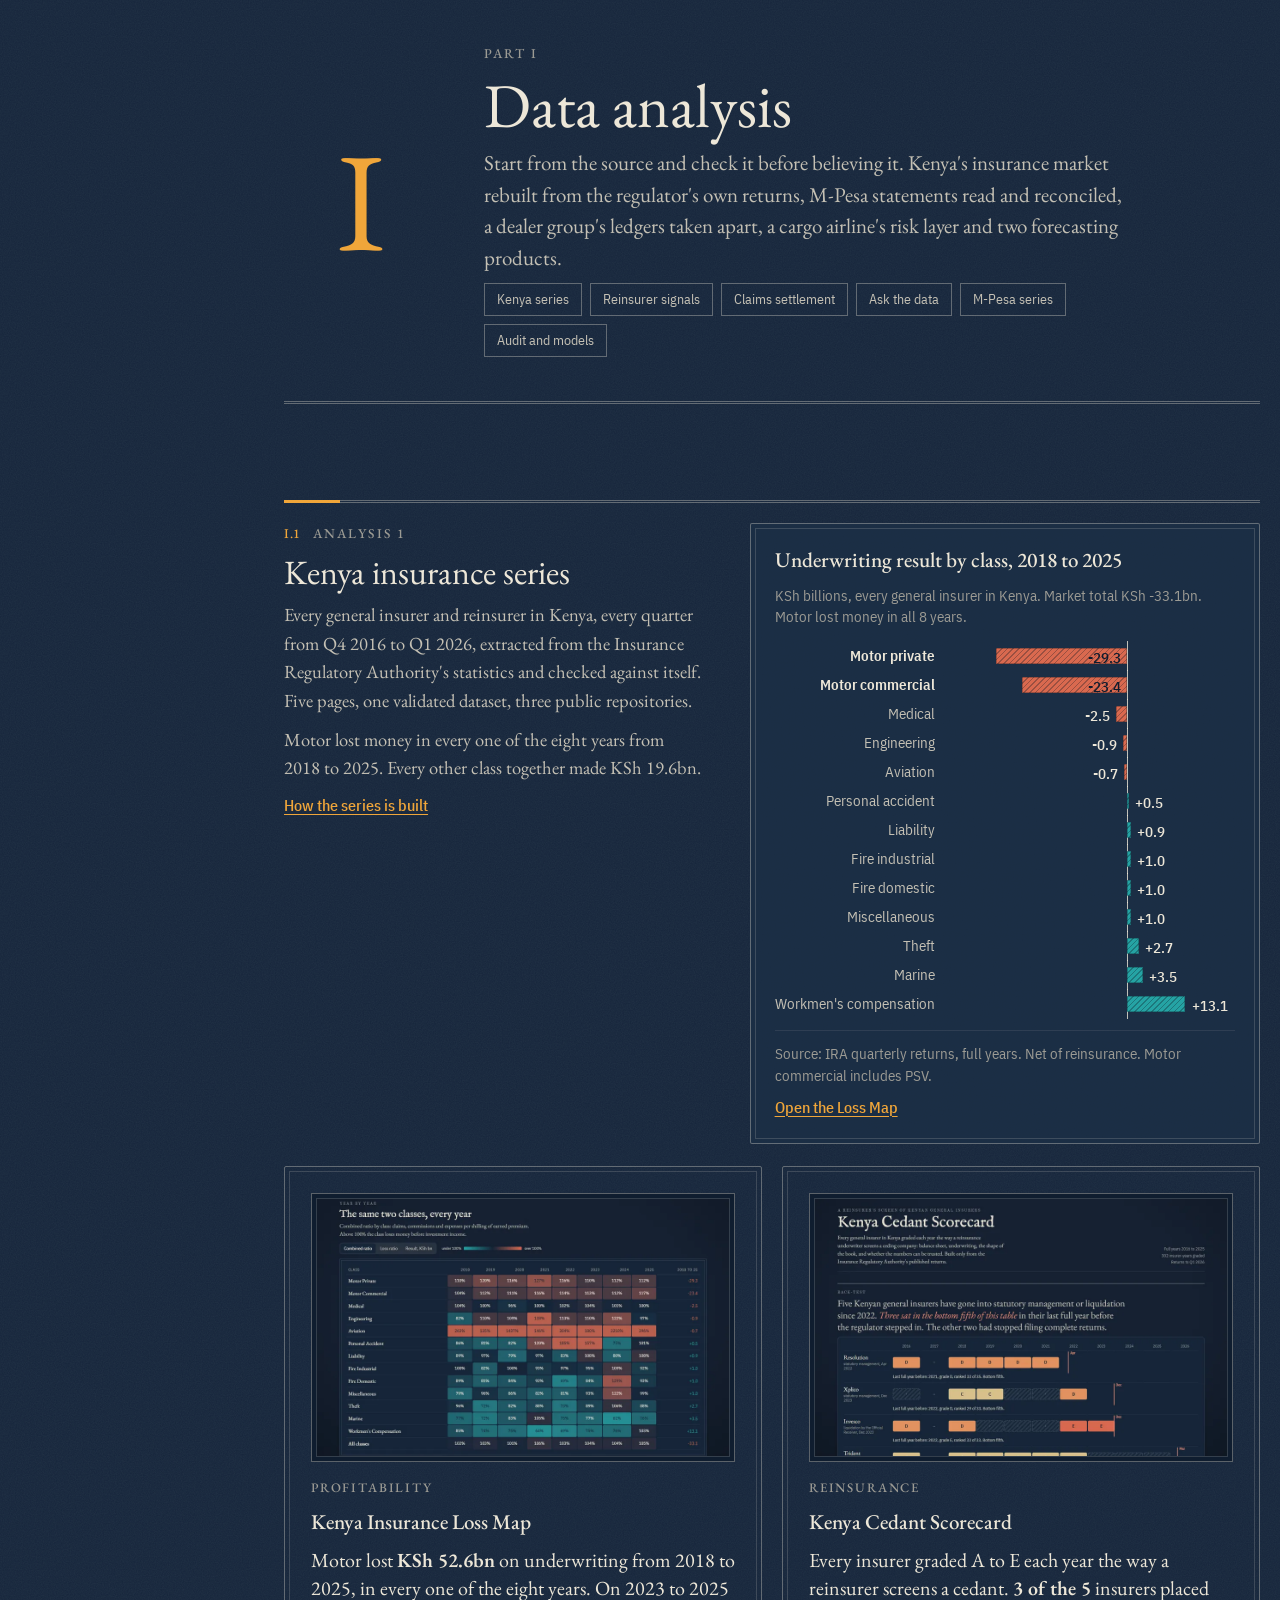
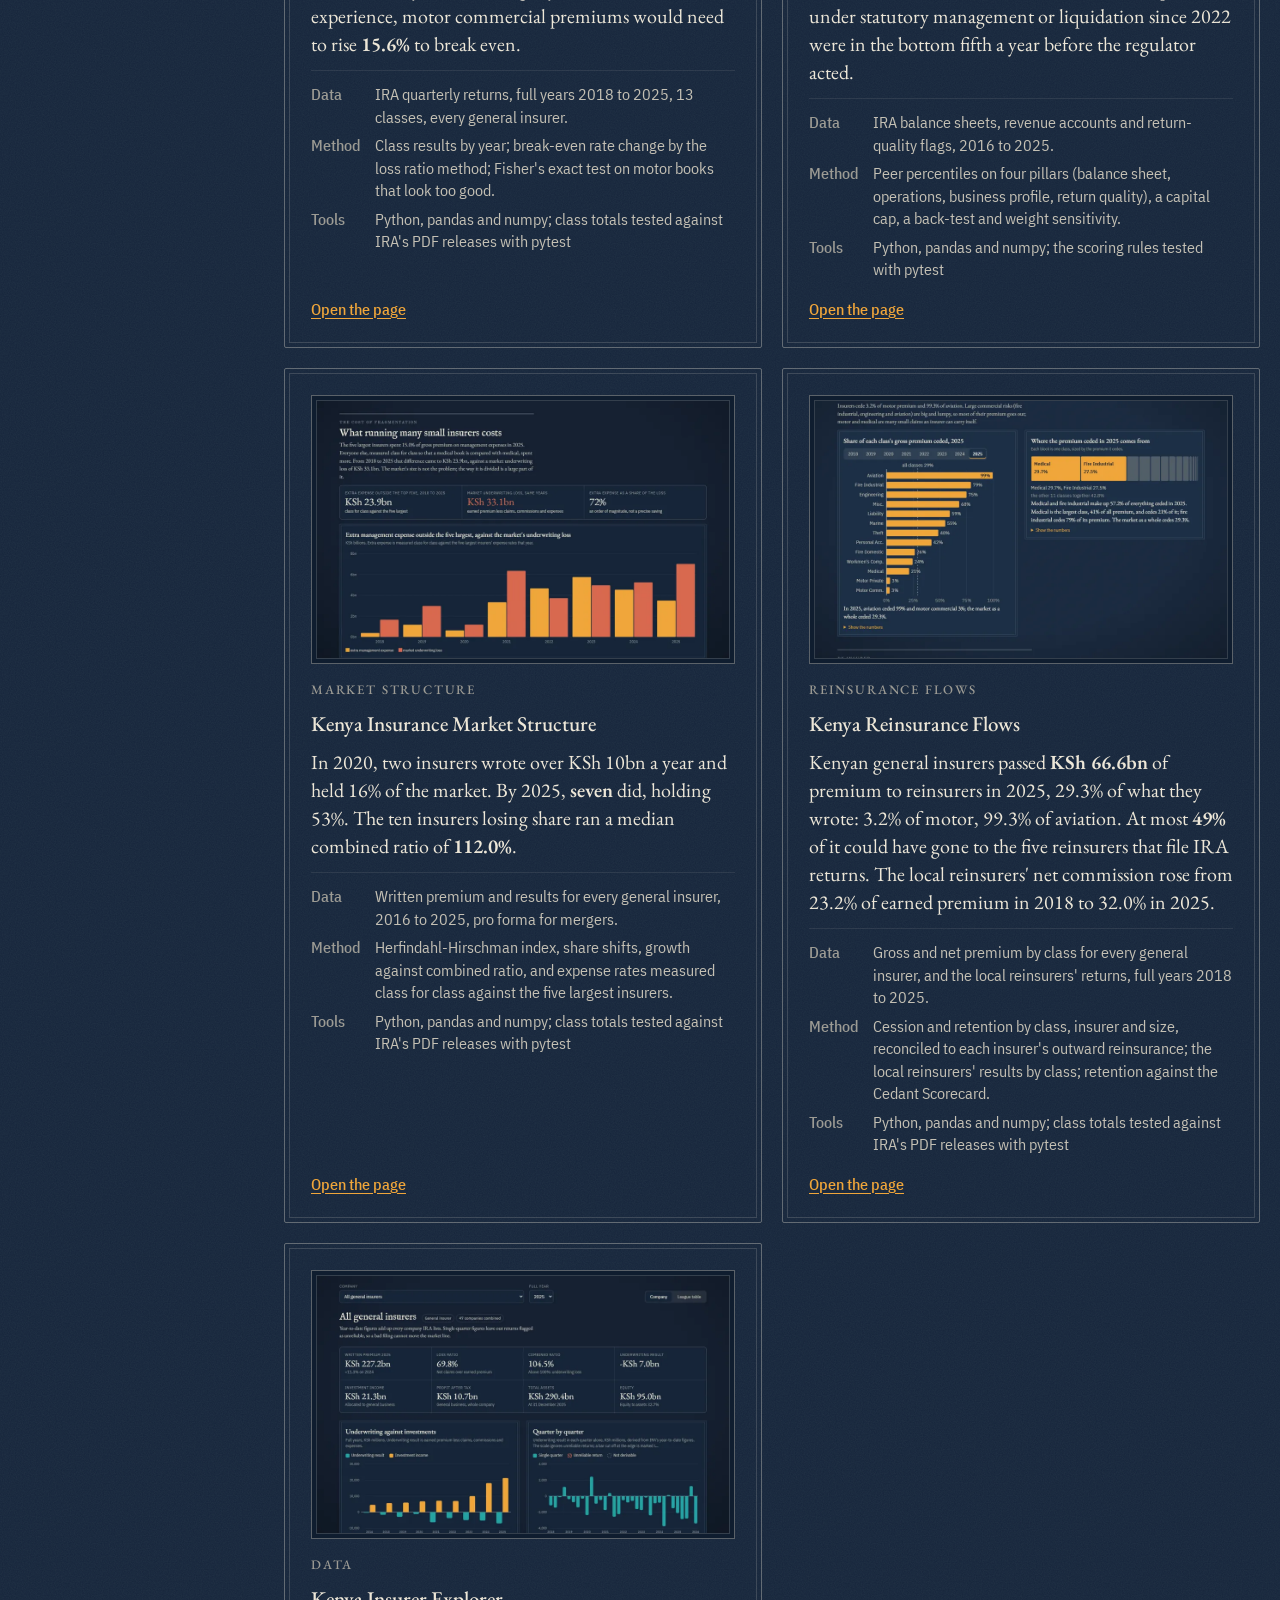
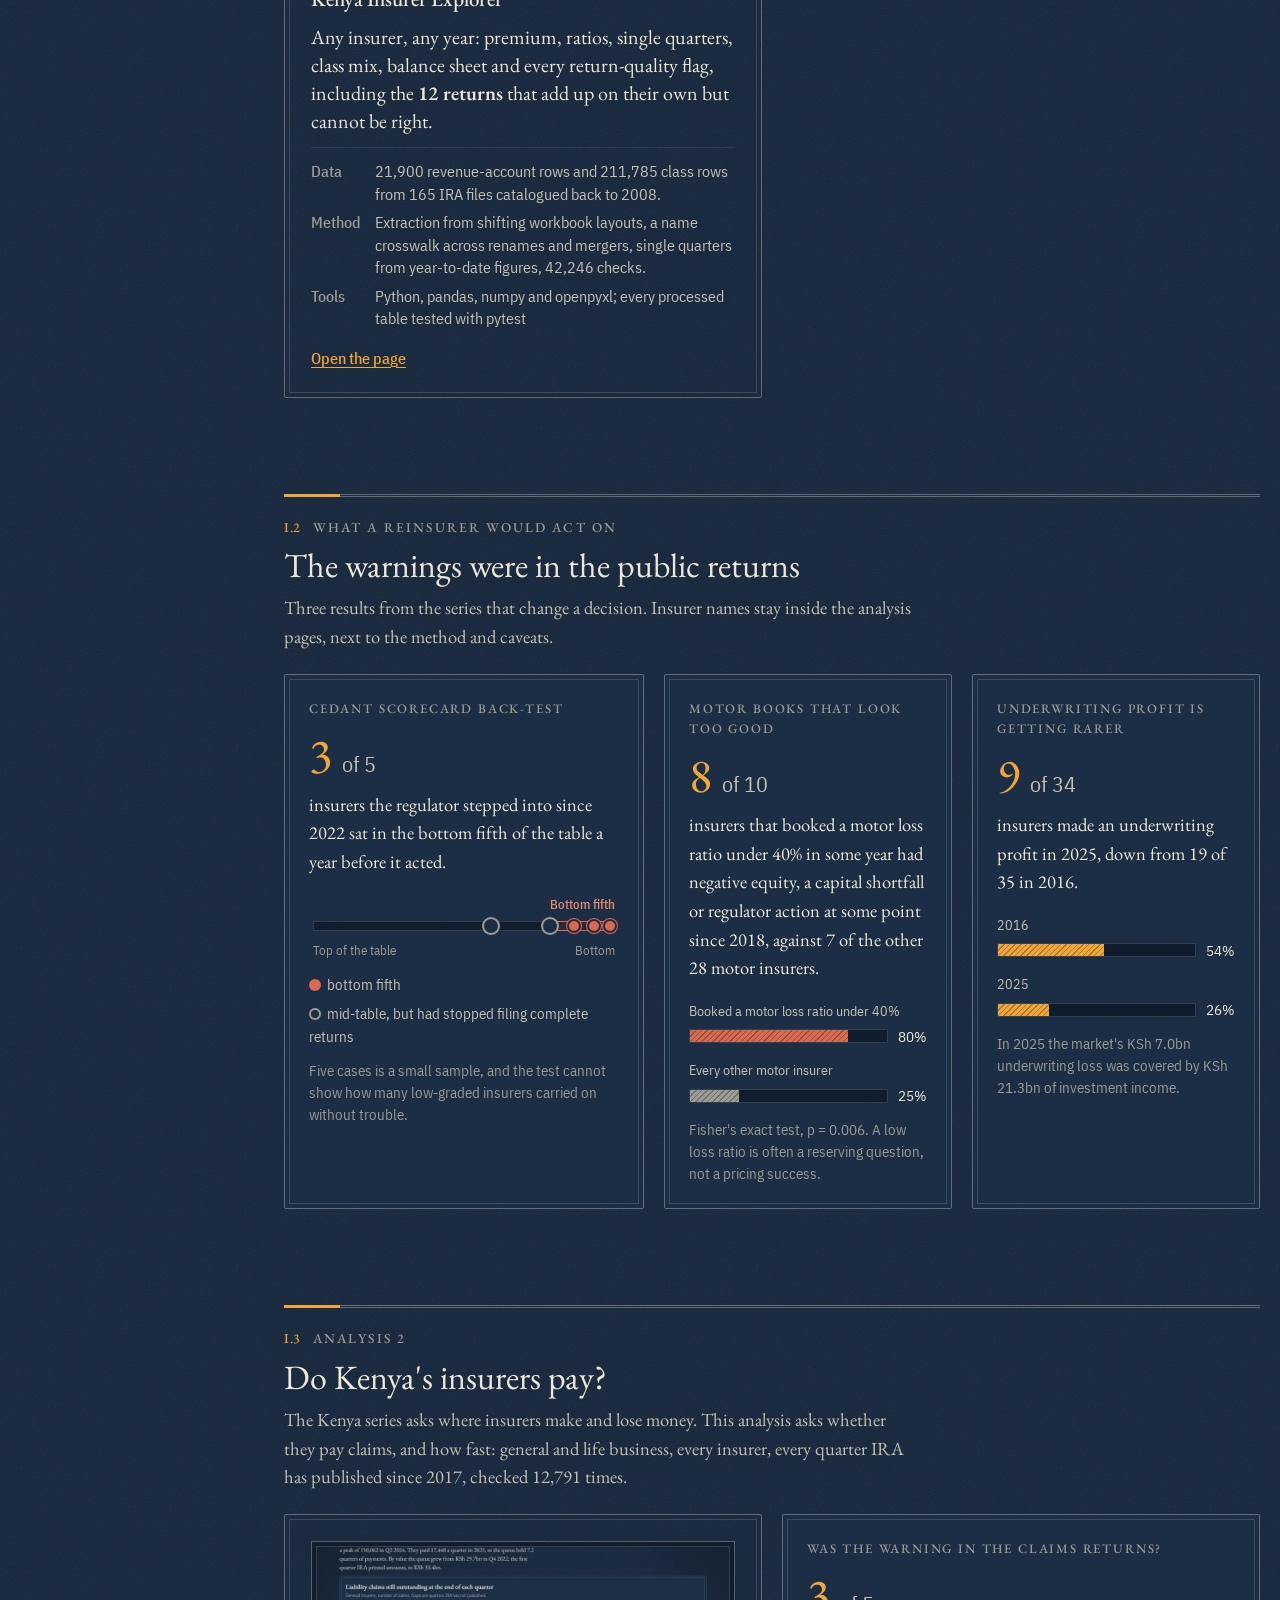
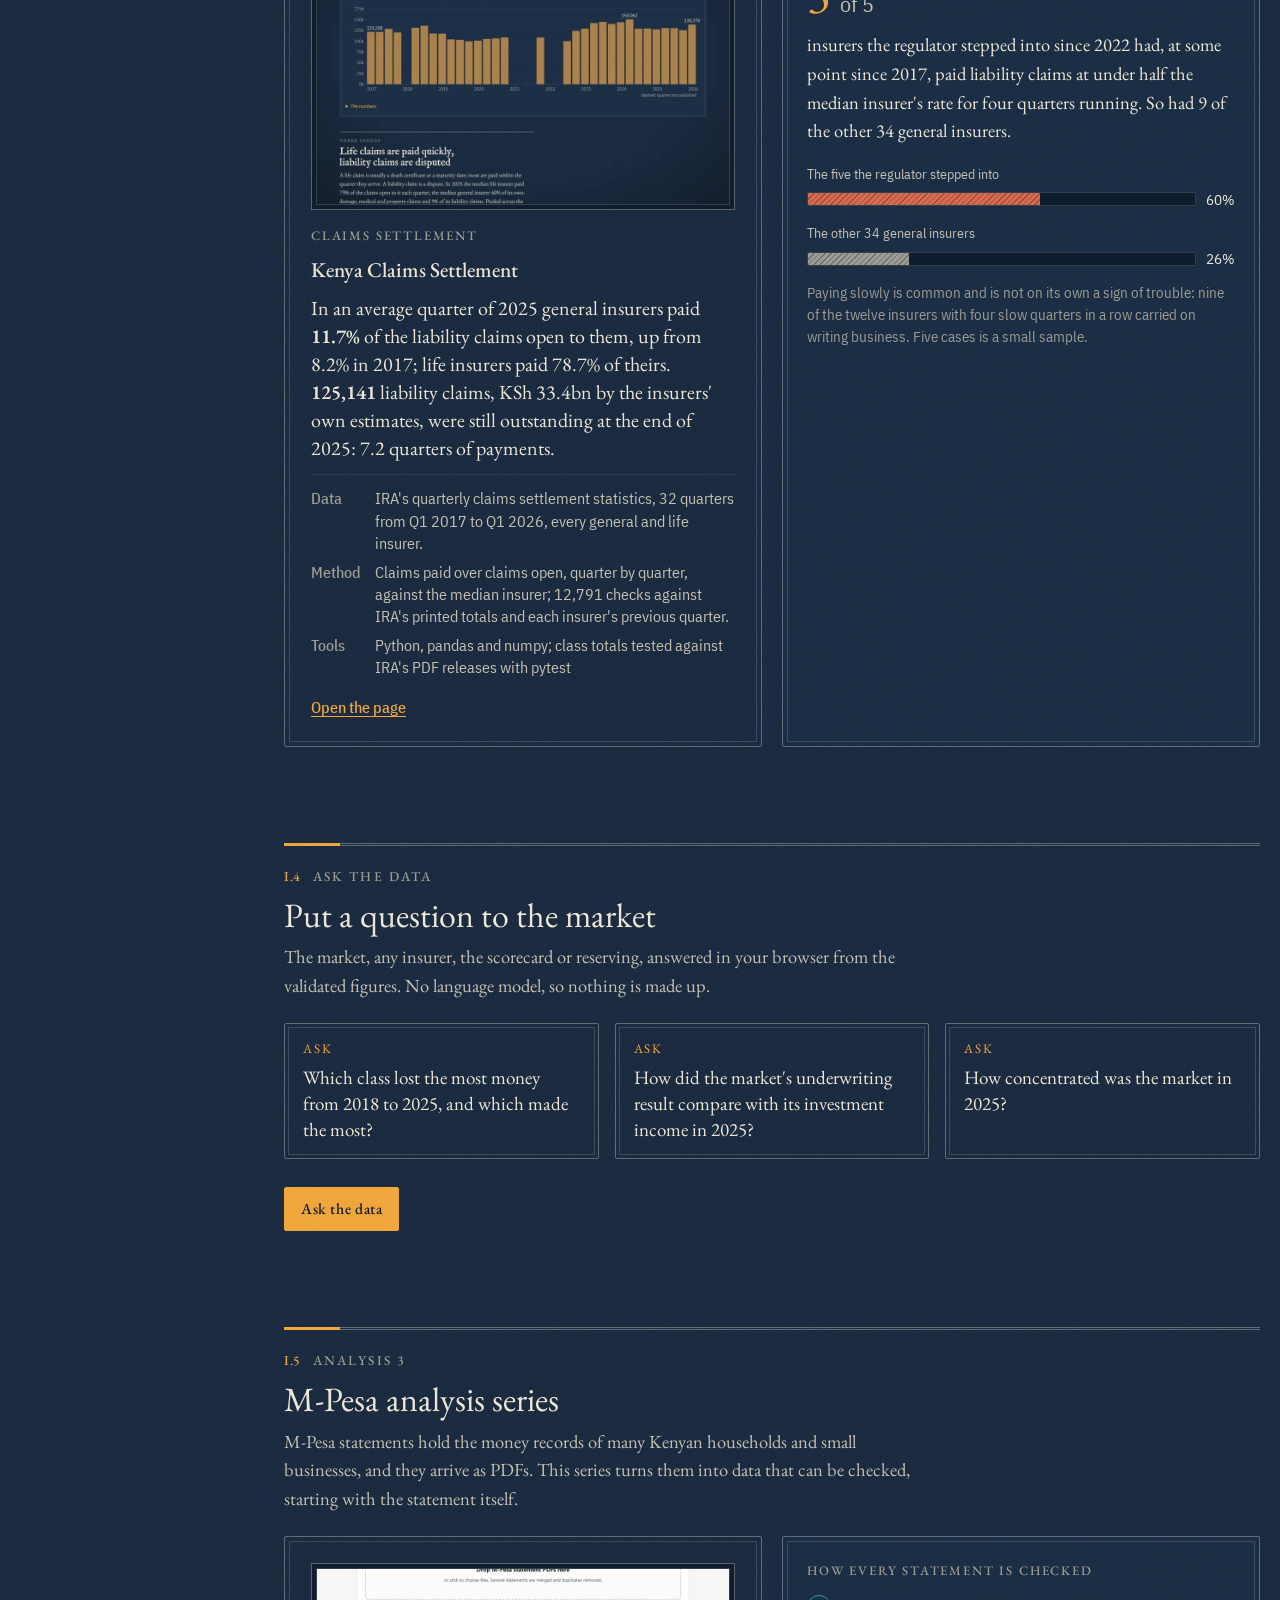
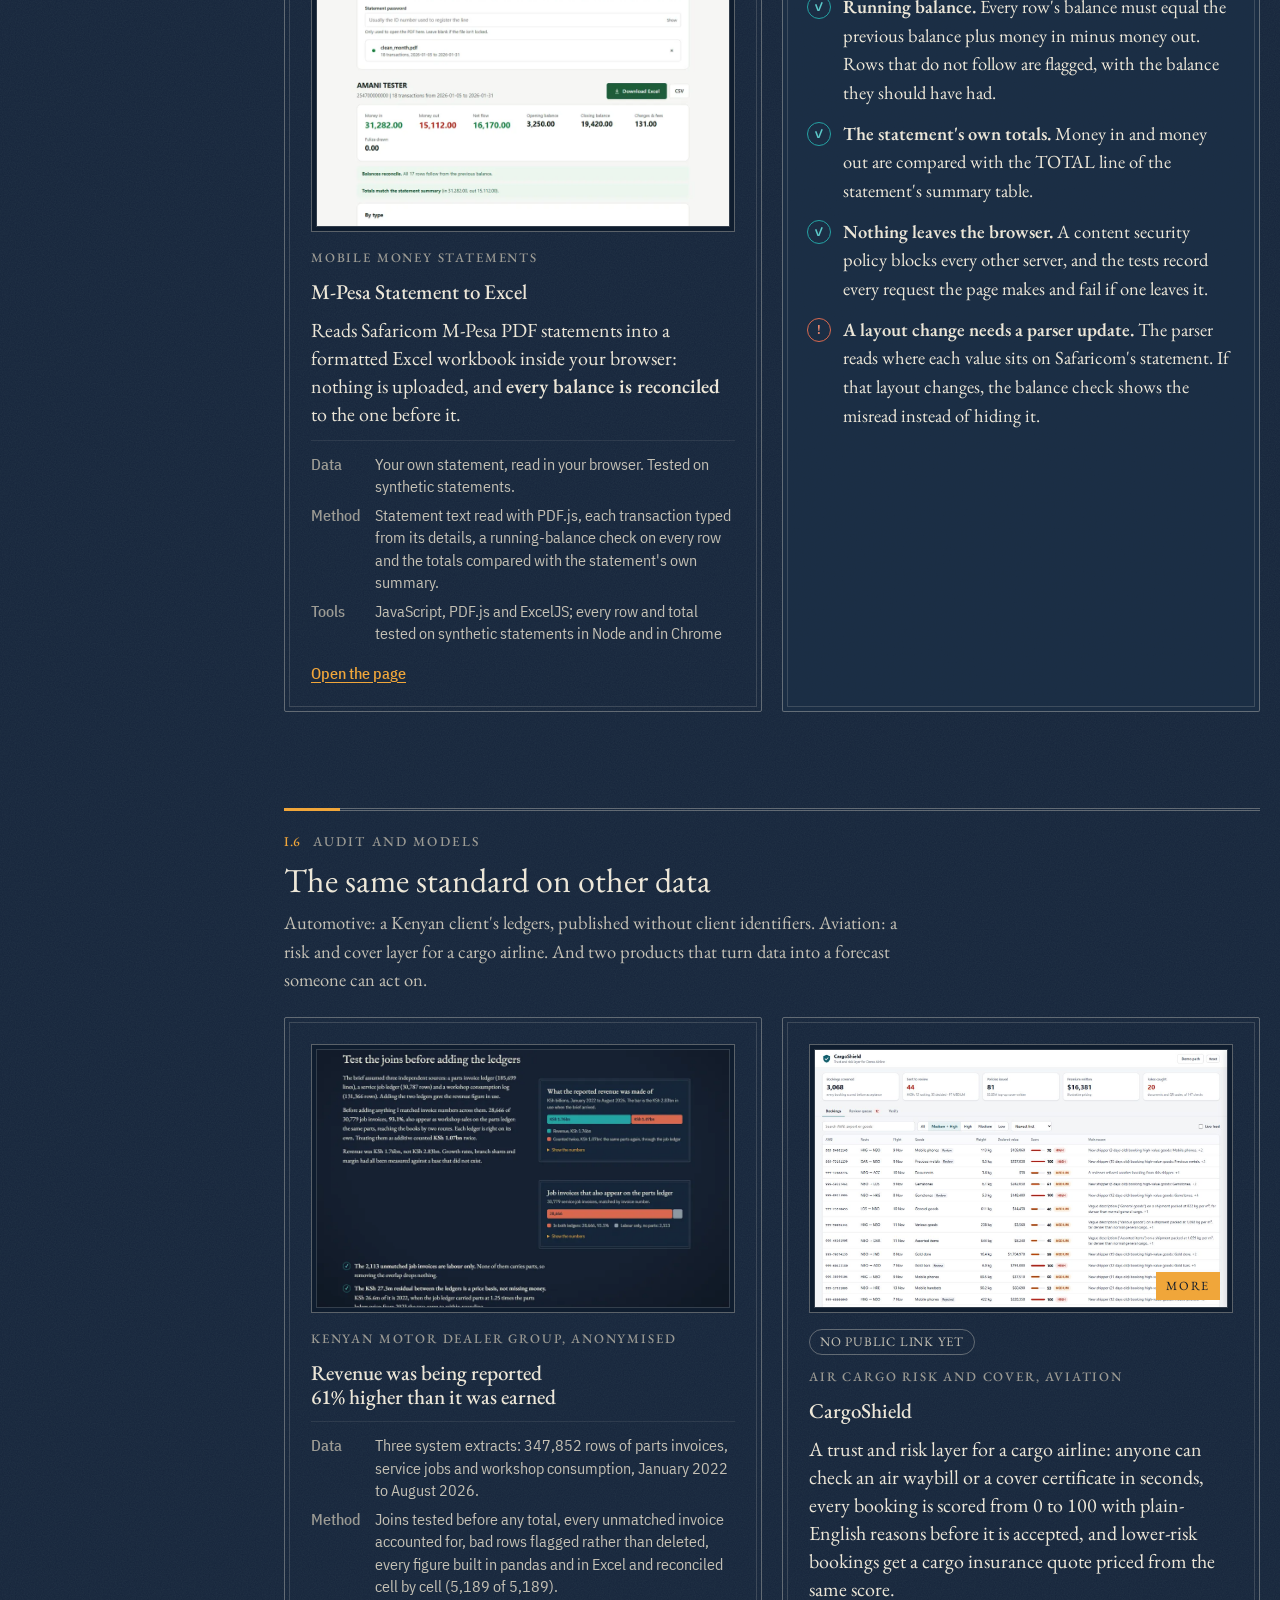
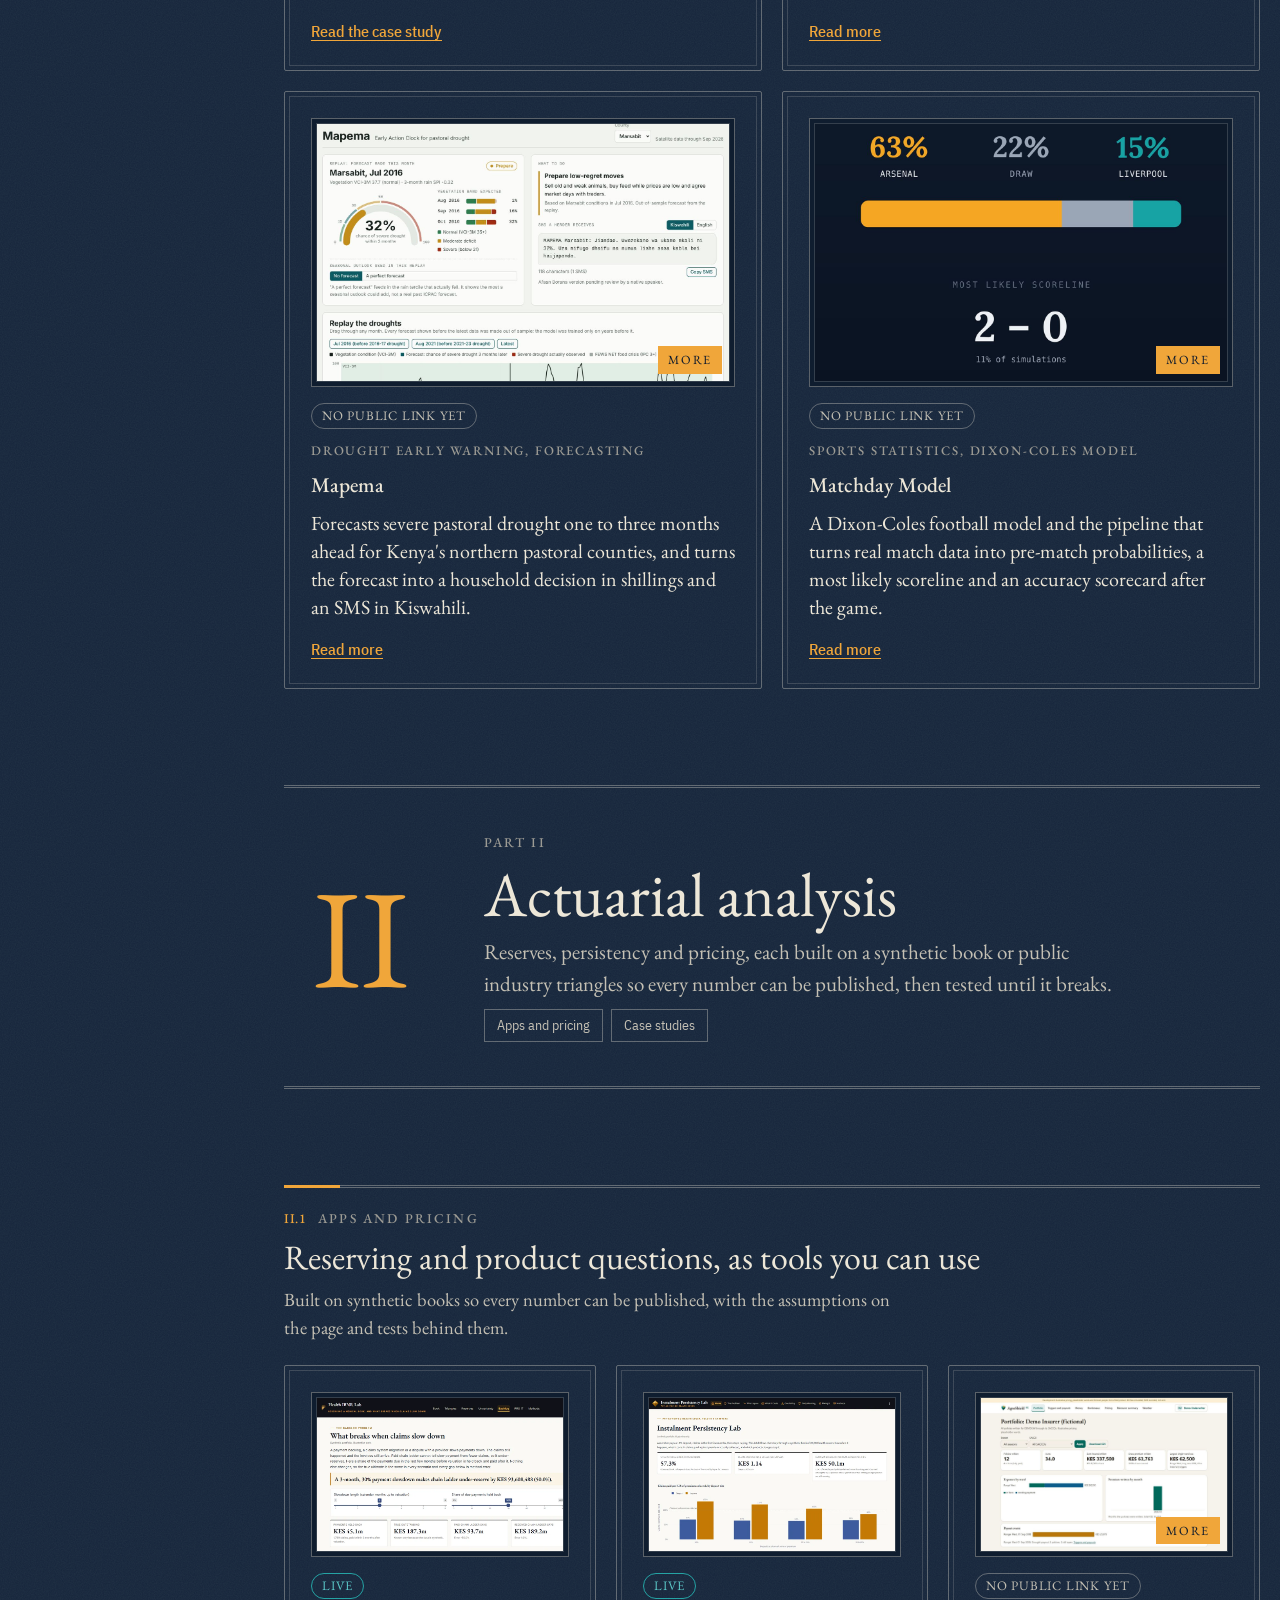
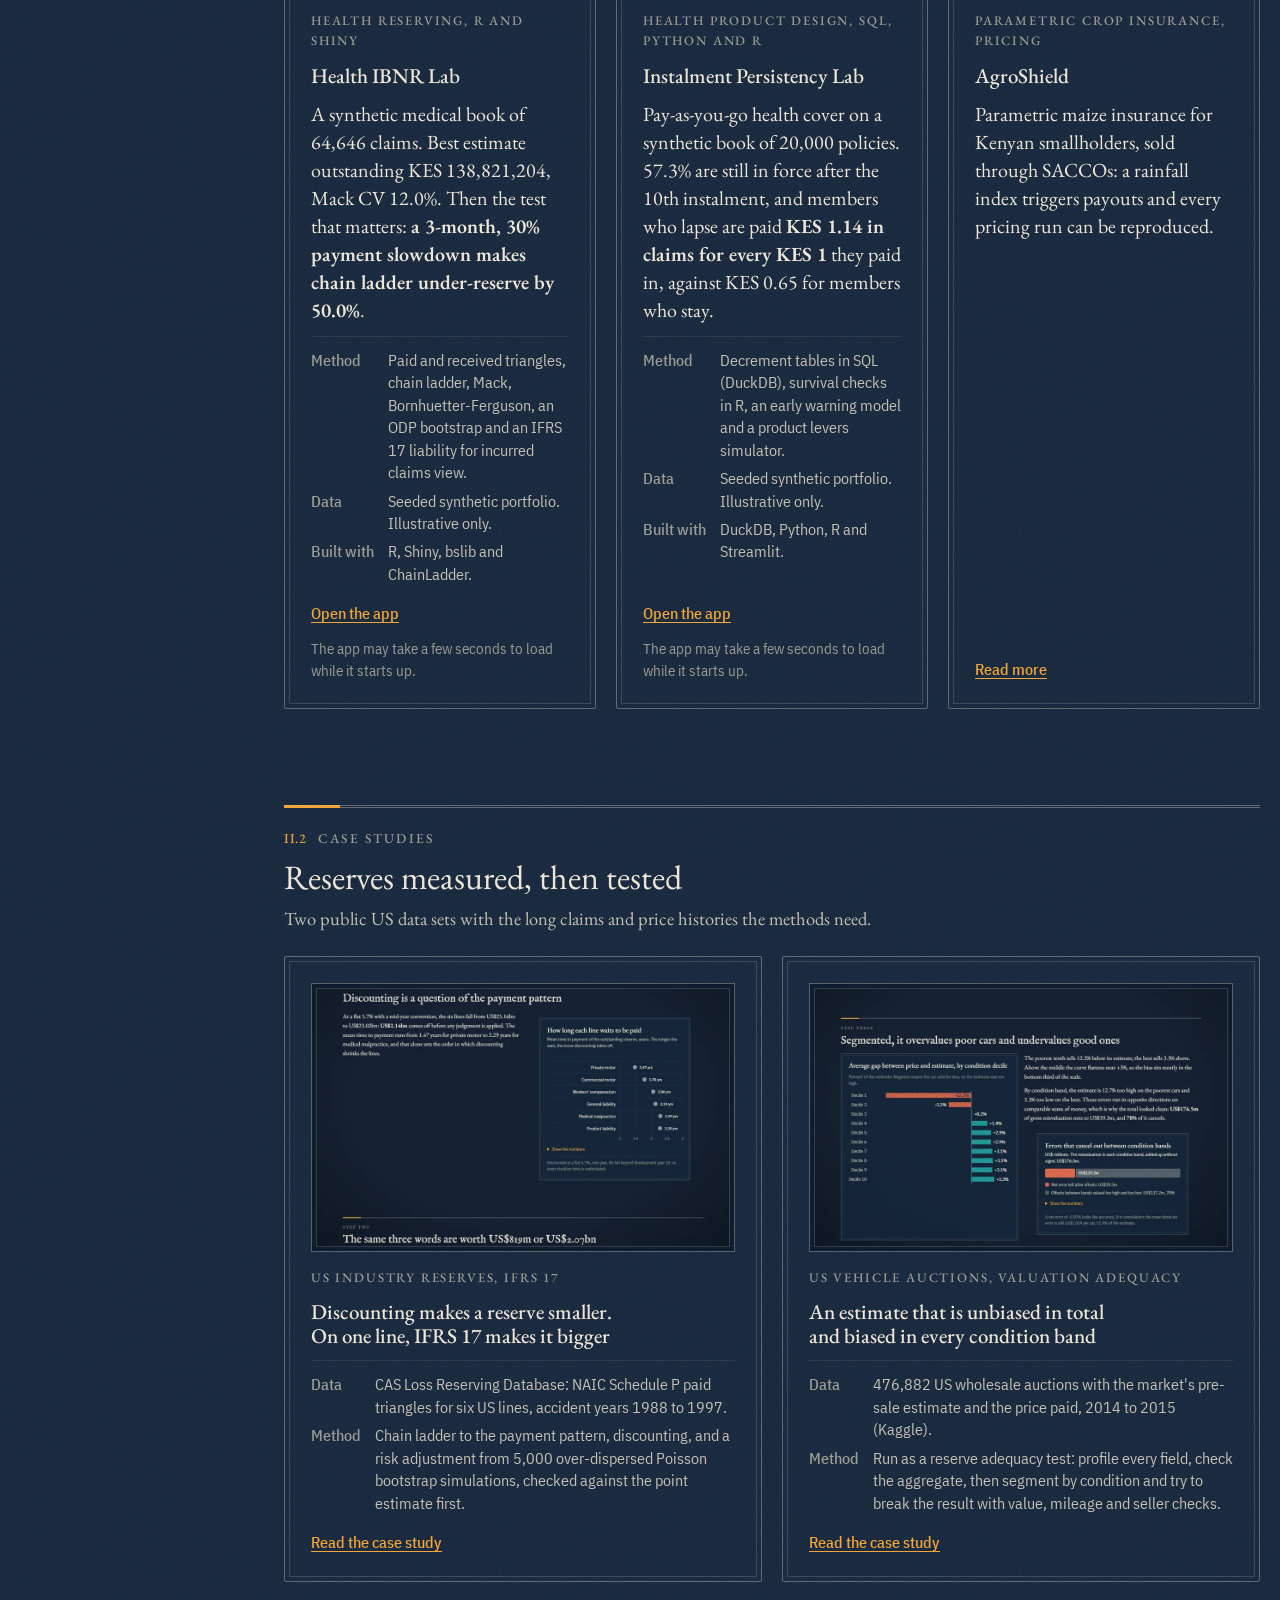
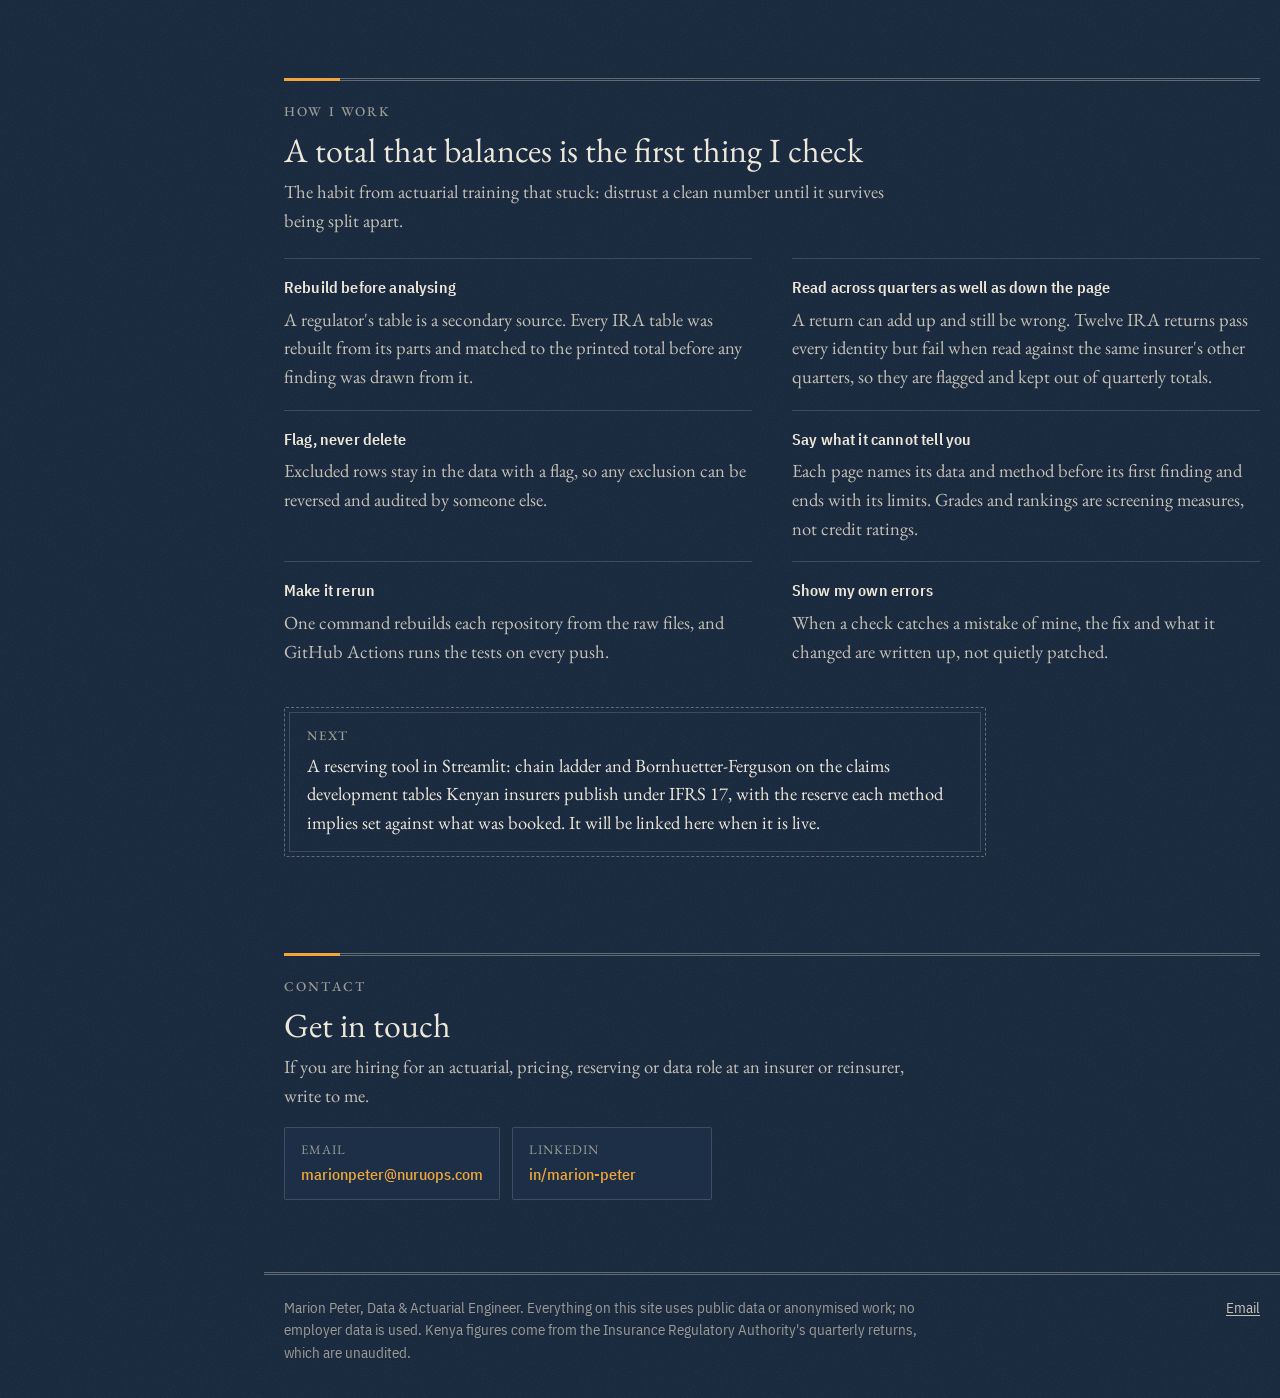
==== commit 6ecfb1f7: "M-Pesa series as analysis 3, its card in the same form as the other analyses" ====
--- a/index.html
+++ b/index.html
@@ -47,7 +47,7 @@
 </svg><span class="mp-who"><b class="mp-nm">Marion Peter</b><span class="mp-role">Data &amp; Actuarial Engineer</span></span></a>
 <div class="mp-tools"><button class="mp-theme" type="button" hidden><svg class="mp-ic" viewBox="0 0 24 24" width="22" height="22" aria-hidden="true" focusable="false" fill="none" stroke="currentColor" stroke-width="1.5" stroke-linecap="round" stroke-linejoin="round"><path d="M12 3.5a8.5 8.5 0 1 0 0 17 8.5 8.5 0 0 0 0-17z"/><path d="M12 3.5a8.5 8.5 0 0 1 0 17z" fill="currentColor" stroke="none"/></svg><span class="mp-l">Paper theme</span></button><a class="mp-gh" href="https://github.com/maidenpeter" aria-label="GitHub" title="GitHub"><svg class="mp-ic" viewBox="0 0 24 24" width="22" height="22" aria-hidden="true" focusable="false" fill="none" stroke="currentColor" stroke-width="1.5" stroke-linecap="round" stroke-linejoin="round"><path d="M8.5 7 3.5 12l5 5M15.5 7l5 5-5 5M13.5 4.5l-3 15"/></svg><span class="mp-l">GitHub</span></a></div>
 </header>
-<div class="mp-side"><nav class="mp-nav" aria-label="Main"><a class="mp-back" href="/" hidden data-home><svg class="mp-ic" viewBox="0 0 24 24" width="22" height="22" aria-hidden="true" focusable="false" fill="none" stroke="currentColor" stroke-width="1.5" stroke-linecap="round" stroke-linejoin="round"><path d="M19.5 12h-15M10.5 6l-6 6 6 6"/></svg><span class="mp-l">Back</span><span class="mp-s">Back</span></a><a href="/" aria-current="page" data-spy=""><svg class="mp-ic" viewBox="0 0 24 24" width="22" height="22" aria-hidden="true" focusable="false" fill="none" stroke="currentColor" stroke-width="1.5" stroke-linecap="round" stroke-linejoin="round"><path d="M3.5 10.5 12 3.5l8.5 7M6 9v11.5h4.5V15h3v5.5H18V9"/></svg><span class="mp-l">Home</span><span class="mp-s">Home</span></a><div class="mp-ch"><button class="mp-ch-btn" type="button" popovertarget="mp-ch-data" data-spy="data work signals claims ask mpesa-series data-more"><svg class="mp-ic" viewBox="0 0 24 24" width="22" height="22" aria-hidden="true" focusable="false" fill="none" stroke="currentColor" stroke-width="1.5" stroke-linecap="round" stroke-linejoin="round"><path d="M3.5 20.5h17M7 17v-5M12 17V6.5M17 17V9.5"/></svg><span class="mp-s">Data</span></button><div class="mp-items" id="mp-ch-data" popover aria-label="Data analysis"><a class="mp-ch-link" href="/#data" data-spy="data work signals claims ask mpesa-series data-more"><span class="mp-num">I</span><span class="mp-ch-t">Data analysis</span><span class="mp-ch-line">Insurance, mobile money, automotive and aviation data, checked before it is believed</span></a><details class="mp-grp" open><summary class="mp-grp-t">Insurance<span class="mp-grp-n">7</span></summary><div class="mp-grp-in"><details class="mp-grp mp-an" open><summary class="mp-grp-t"><span class="mp-an-n">1</span>Kenya series<span class="mp-grp-n">6</span></summary><div class="mp-grp-in"><a class="mp-it" href="/kenya-insurance/"><span class="mp-it-n">01</span>Overview</a><a class="mp-it" href="/ira-kenya-insurance/page/kenya-insurance-loss-map.html"><span class="mp-it-n">02</span>Loss map</a><a class="mp-it" href="/ira-kenya-insurance/page/kenya-insurance-market-structure.html"><span class="mp-it-n">03</span>Market structure</a><a class="mp-it" href="/ira-kenya-insurance/page/kenya-insurance-reinsurance-flows.html"><span class="mp-it-n">04</span>Reinsurance flows</a><a class="mp-it" href="/ira-kenya-reinsurance/page/kenya-cedant-scorecard.html"><span class="mp-it-n">05</span>Cedant scorecard</a><a class="mp-it" href="/ira-kenya-data/explorer/kenya-insurer-explorer.html"><span class="mp-it-n">06</span>Insurer explorer</a></div></details><a class="mp-it mp-an-link" href="/ira-kenya-insurance/page/kenya-claims-settlement.html"><span class="mp-an-n">2</span>Claims settlement</a></div></details><details class="mp-grp"><summary class="mp-grp-t">Mobile money<span class="mp-grp-n">1</span></summary><div class="mp-grp-in"><details class="mp-grp mp-an" open><summary class="mp-grp-t"><span class="mp-an-n">1</span>M-Pesa series<span class="mp-grp-n">1</span></summary><div class="mp-grp-in"><a class="mp-it" href="/mpesa-statement-to-excel/"><span class="mp-it-n">01</span>Statement to Excel</a></div></details></div></details><details class="mp-grp"><summary class="mp-grp-t">Automotive<span class="mp-grp-n">1</span></summary><div class="mp-grp-in"><a class="mp-it" href="/work/dealer-revenue/">Dealer revenue audit</a></div></details><details class="mp-grp"><summary class="mp-grp-t">Aviation<span class="mp-grp-n">1</span></summary><div class="mp-grp-in"><a class="mp-it" href="/#cargoshield">CargoShield</a></div></details></div></div><div class="mp-ch"><button class="mp-ch-btn" type="button" popovertarget="mp-ch-actuarial" data-spy="actuarial apps actuarial-cases"><svg class="mp-ic" viewBox="0 0 24 24" width="22" height="22" aria-hidden="true" focusable="false" fill="none" stroke="currentColor" stroke-width="1.5" stroke-linecap="round" stroke-linejoin="round"><path d="M4 4h4.5v4.5H4zM9.75 4h4.5v4.5h-4.5zM15.5 4H20v4.5h-4.5zM4 9.75h4.5v4.5H4zM9.75 9.75h4.5v4.5h-4.5zM4 15.5h4.5V20H4z"/></svg><span class="mp-s">Actuarial</span></button><div class="mp-items" id="mp-ch-actuarial" popover aria-label="Actuarial analysis"><a class="mp-ch-link" href="/#actuarial" data-spy="actuarial apps actuarial-cases"><span class="mp-num">II</span><span class="mp-ch-t">Actuarial analysis</span><span class="mp-ch-line">Reserving, IFRS 17 and pricing</span></a><a class="mp-it" href="/#hil">Health IBNR Lab</a><a class="mp-it" href="/#ipl">Persistency Lab</a><a class="mp-it" href="/work/ifrs17-measurement/">IFRS 17 measurement</a><a class="mp-it" href="/work/valuation-adequacy/">Reserve adequacy test</a><a class="mp-it" href="/#agroshield">AgroShield pricing</a></div></div><a href="/ask/" data-spy=""><svg class="mp-ic" viewBox="0 0 24 24" width="22" height="22" aria-hidden="true" focusable="false" fill="none" stroke="currentColor" stroke-width="1.5" stroke-linecap="round" stroke-linejoin="round"><path d="M3.5 4.5h17v11.5h-9l-5 4v-4h-3zM9.6 8.4a2.4 2.4 0 1 1 3.4 2.2c-.6.3-1 .8-1 1.5M12 14v.1"/></svg><span class="mp-l">Ask the data</span><span class="mp-s">Ask</span></a><a href="/about/" data-spy="method"><svg class="mp-ic" viewBox="0 0 24 24" width="22" height="22" aria-hidden="true" focusable="false" fill="none" stroke="currentColor" stroke-width="1.5" stroke-linecap="round" stroke-linejoin="round"><path d="M12 11.5a3.75 3.75 0 1 0 0-7.5 3.75 3.75 0 0 0 0 7.5zM4.5 20.5c.6-3.9 3.6-6 7.5-6s6.9 2.1 7.5 6"/></svg><span class="mp-l">About</span><span class="mp-s">About</span></a><a href="/#contact" data-spy="contact"><svg class="mp-ic" viewBox="0 0 24 24" width="22" height="22" aria-hidden="true" focusable="false" fill="none" stroke="currentColor" stroke-width="1.5" stroke-linecap="round" stroke-linejoin="round"><path d="M3.5 5.5h17v13h-17zM3.5 6.5l8.5 6.5 8.5-6.5"/></svg><span class="mp-l">Contact</span><span class="mp-s">Contact</span></a></nav></div>
+<div class="mp-side"><nav class="mp-nav" aria-label="Main"><a class="mp-back" href="/" hidden data-home><svg class="mp-ic" viewBox="0 0 24 24" width="22" height="22" aria-hidden="true" focusable="false" fill="none" stroke="currentColor" stroke-width="1.5" stroke-linecap="round" stroke-linejoin="round"><path d="M19.5 12h-15M10.5 6l-6 6 6 6"/></svg><span class="mp-l">Back</span><span class="mp-s">Back</span></a><a href="/" aria-current="page" data-spy=""><svg class="mp-ic" viewBox="0 0 24 24" width="22" height="22" aria-hidden="true" focusable="false" fill="none" stroke="currentColor" stroke-width="1.5" stroke-linecap="round" stroke-linejoin="round"><path d="M3.5 10.5 12 3.5l8.5 7M6 9v11.5h4.5V15h3v5.5H18V9"/></svg><span class="mp-l">Home</span><span class="mp-s">Home</span></a><div class="mp-ch"><button class="mp-ch-btn" type="button" popovertarget="mp-ch-data" data-spy="data work signals claims ask mpesa-series data-more"><svg class="mp-ic" viewBox="0 0 24 24" width="22" height="22" aria-hidden="true" focusable="false" fill="none" stroke="currentColor" stroke-width="1.5" stroke-linecap="round" stroke-linejoin="round"><path d="M3.5 20.5h17M7 17v-5M12 17V6.5M17 17V9.5"/></svg><span class="mp-s">Data</span></button><div class="mp-items" id="mp-ch-data" popover aria-label="Data analysis"><a class="mp-ch-link" href="/#data" data-spy="data work signals claims ask mpesa-series data-more"><span class="mp-num">I</span><span class="mp-ch-t">Data analysis</span><span class="mp-ch-line">Insurance, mobile money, automotive and aviation data, checked before it is believed</span></a><details class="mp-grp" open><summary class="mp-grp-t">Insurance<span class="mp-grp-n">7</span></summary><div class="mp-grp-in"><details class="mp-grp mp-an" open><summary class="mp-grp-t"><span class="mp-an-n">1</span>Kenya series<span class="mp-grp-n">6</span></summary><div class="mp-grp-in"><a class="mp-it" href="/kenya-insurance/"><span class="mp-it-n">01</span>Overview</a><a class="mp-it" href="/ira-kenya-insurance/page/kenya-insurance-loss-map.html"><span class="mp-it-n">02</span>Loss map</a><a class="mp-it" href="/ira-kenya-insurance/page/kenya-insurance-market-structure.html"><span class="mp-it-n">03</span>Market structure</a><a class="mp-it" href="/ira-kenya-insurance/page/kenya-insurance-reinsurance-flows.html"><span class="mp-it-n">04</span>Reinsurance flows</a><a class="mp-it" href="/ira-kenya-reinsurance/page/kenya-cedant-scorecard.html"><span class="mp-it-n">05</span>Cedant scorecard</a><a class="mp-it" href="/ira-kenya-data/explorer/kenya-insurer-explorer.html"><span class="mp-it-n">06</span>Insurer explorer</a></div></details><a class="mp-it mp-an-link" href="/ira-kenya-insurance/page/kenya-claims-settlement.html"><span class="mp-an-n">2</span>Claims settlement</a></div></details><details class="mp-grp"><summary class="mp-grp-t">Mobile money<span class="mp-grp-n">1</span></summary><div class="mp-grp-in"><details class="mp-grp mp-an" open><summary class="mp-grp-t"><span class="mp-an-n">3</span>M-Pesa series<span class="mp-grp-n">1</span></summary><div class="mp-grp-in"><a class="mp-it" href="/mpesa-statement-to-excel/"><span class="mp-it-n">01</span>Statement to Excel</a></div></details></div></details><details class="mp-grp"><summary class="mp-grp-t">Automotive<span class="mp-grp-n">1</span></summary><div class="mp-grp-in"><a class="mp-it" href="/work/dealer-revenue/">Dealer revenue audit</a></div></details><details class="mp-grp"><summary class="mp-grp-t">Aviation<span class="mp-grp-n">1</span></summary><div class="mp-grp-in"><a class="mp-it" href="/#cargoshield">CargoShield</a></div></details></div></div><div class="mp-ch"><button class="mp-ch-btn" type="button" popovertarget="mp-ch-actuarial" data-spy="actuarial apps actuarial-cases"><svg class="mp-ic" viewBox="0 0 24 24" width="22" height="22" aria-hidden="true" focusable="false" fill="none" stroke="currentColor" stroke-width="1.5" stroke-linecap="round" stroke-linejoin="round"><path d="M4 4h4.5v4.5H4zM9.75 4h4.5v4.5h-4.5zM15.5 4H20v4.5h-4.5zM4 9.75h4.5v4.5H4zM9.75 9.75h4.5v4.5h-4.5zM4 15.5h4.5V20H4z"/></svg><span class="mp-s">Actuarial</span></button><div class="mp-items" id="mp-ch-actuarial" popover aria-label="Actuarial analysis"><a class="mp-ch-link" href="/#actuarial" data-spy="actuarial apps actuarial-cases"><span class="mp-num">II</span><span class="mp-ch-t">Actuarial analysis</span><span class="mp-ch-line">Reserving, IFRS 17 and pricing</span></a><a class="mp-it" href="/#hil">Health IBNR Lab</a><a class="mp-it" href="/#ipl">Persistency Lab</a><a class="mp-it" href="/work/ifrs17-measurement/">IFRS 17 measurement</a><a class="mp-it" href="/work/valuation-adequacy/">Reserve adequacy test</a><a class="mp-it" href="/#agroshield">AgroShield pricing</a></div></div><a href="/ask/" data-spy=""><svg class="mp-ic" viewBox="0 0 24 24" width="22" height="22" aria-hidden="true" focusable="false" fill="none" stroke="currentColor" stroke-width="1.5" stroke-linecap="round" stroke-linejoin="round"><path d="M3.5 4.5h17v11.5h-9l-5 4v-4h-3zM9.6 8.4a2.4 2.4 0 1 1 3.4 2.2c-.6.3-1 .8-1 1.5M12 14v.1"/></svg><span class="mp-l">Ask the data</span><span class="mp-s">Ask</span></a><a href="/about/" data-spy="method"><svg class="mp-ic" viewBox="0 0 24 24" width="22" height="22" aria-hidden="true" focusable="false" fill="none" stroke="currentColor" stroke-width="1.5" stroke-linecap="round" stroke-linejoin="round"><path d="M12 11.5a3.75 3.75 0 1 0 0-7.5 3.75 3.75 0 0 0 0 7.5zM4.5 20.5c.6-3.9 3.6-6 7.5-6s6.9 2.1 7.5 6"/></svg><span class="mp-l">About</span><span class="mp-s">About</span></a><a href="/#contact" data-spy="contact"><svg class="mp-ic" viewBox="0 0 24 24" width="22" height="22" aria-hidden="true" focusable="false" fill="none" stroke="currentColor" stroke-width="1.5" stroke-linecap="round" stroke-linejoin="round"><path d="M3.5 5.5h17v13h-17zM3.5 6.5l8.5 6.5 8.5-6.5"/></svg><span class="mp-l">Contact</span><span class="mp-s">Contact</span></a></nav></div>
 
 <main id="main" class="wrap">
 <section class="hero" aria-labelledby="h1">
@@ -191,16 +191,15 @@
 </section>
 
 <section id="mpesa-series" aria-labelledby="h-mpesa-series">
-<div class="sechead"><span class="eyebrow"><i>I.5</i>Mobile money</span>
+<div class="sechead"><span class="eyebrow"><i>I.5</i>Analysis 3</span>
 <h2 id="h-mpesa-series">M-Pesa analysis series</h2>
 <p>M-Pesa statements hold the money records of many Kenyan households and small businesses, and they arrive as PDFs. This series turns them into data that can be checked, starting with the statement itself.</p></div>
-<div class="grid2"><article class="card" id="mpesa">
-<a class="thumb" href="https://maidenpeter.github.io/mpesa-statement-to-excel/" tabindex="-1" aria-hidden="true"><img src="/assets/shots/mpesa.webp" alt="" width="960" height="600" loading="lazy" decoding="async"><span class="cue">Open</span></a><span class="badge live">Live</span>
-<span class="tag">Analysis 01, Mobile money data, JavaScript</span>
+<div class="grid2"><article class="card">
+<a class="thumb" href="https://maidenpeter.github.io/mpesa-statement-to-excel/" tabindex="-1" aria-hidden="true"><img src="/assets/shots/mpesa.webp" alt="" width="960" height="600" loading="lazy" decoding="async"><span class="cue">Open</span></a><span class="tag">Mobile money statements</span>
 <h3>M-Pesa Statement to Excel</h3>
-<p class="find">Reads Safaricom M-Pesa PDF statements into a formatted Excel workbook inside your browser: nothing is uploaded, and every balance is reconciled to the one before it.</p>
-<dl class="meta"><dt>Method</dt><dd>Statement text read with PDF.js, each transaction typed from its details, a running-balance check on every row and the totals compared with the statement's own summary.</dd><dt>Data</dt><dd>Your own statement, read in your browser. Tested on synthetic statements.</dd><dt>Built with</dt><dd>JavaScript, PDF.js and ExcelJS.</dd></dl>
-<div class="links"><a href="https://maidenpeter.github.io/mpesa-statement-to-excel/">Open the tool</a><a href="https://github.com/maidenpeter/mpesa-statement-to-excel">Code: mpesa-statement-to-excel</a></div>
+<p class="find">Reads Safaricom M-Pesa PDF statements into a formatted Excel workbook inside your browser: nothing is uploaded, and <b>every balance is reconciled</b> to the one before it.</p>
+<dl class="meta"><dt>Data</dt><dd>Your own statement, read in your browser. Tested on synthetic statements.</dd><dt>Method</dt><dd>Statement text read with PDF.js, each transaction typed from its details, a running-balance check on every row and the totals compared with the statement's own summary.</dd><dt>Tools</dt><dd>JavaScript, PDF.js and ExcelJS; every row and total tested on synthetic statements in Node and in Chrome</dd></dl>
+<div class="links"><a href="https://maidenpeter.github.io/mpesa-statement-to-excel/">Open the page</a></div>
 </article>
 <div class="panel">
 <span class="tag">How every statement is checked</span>
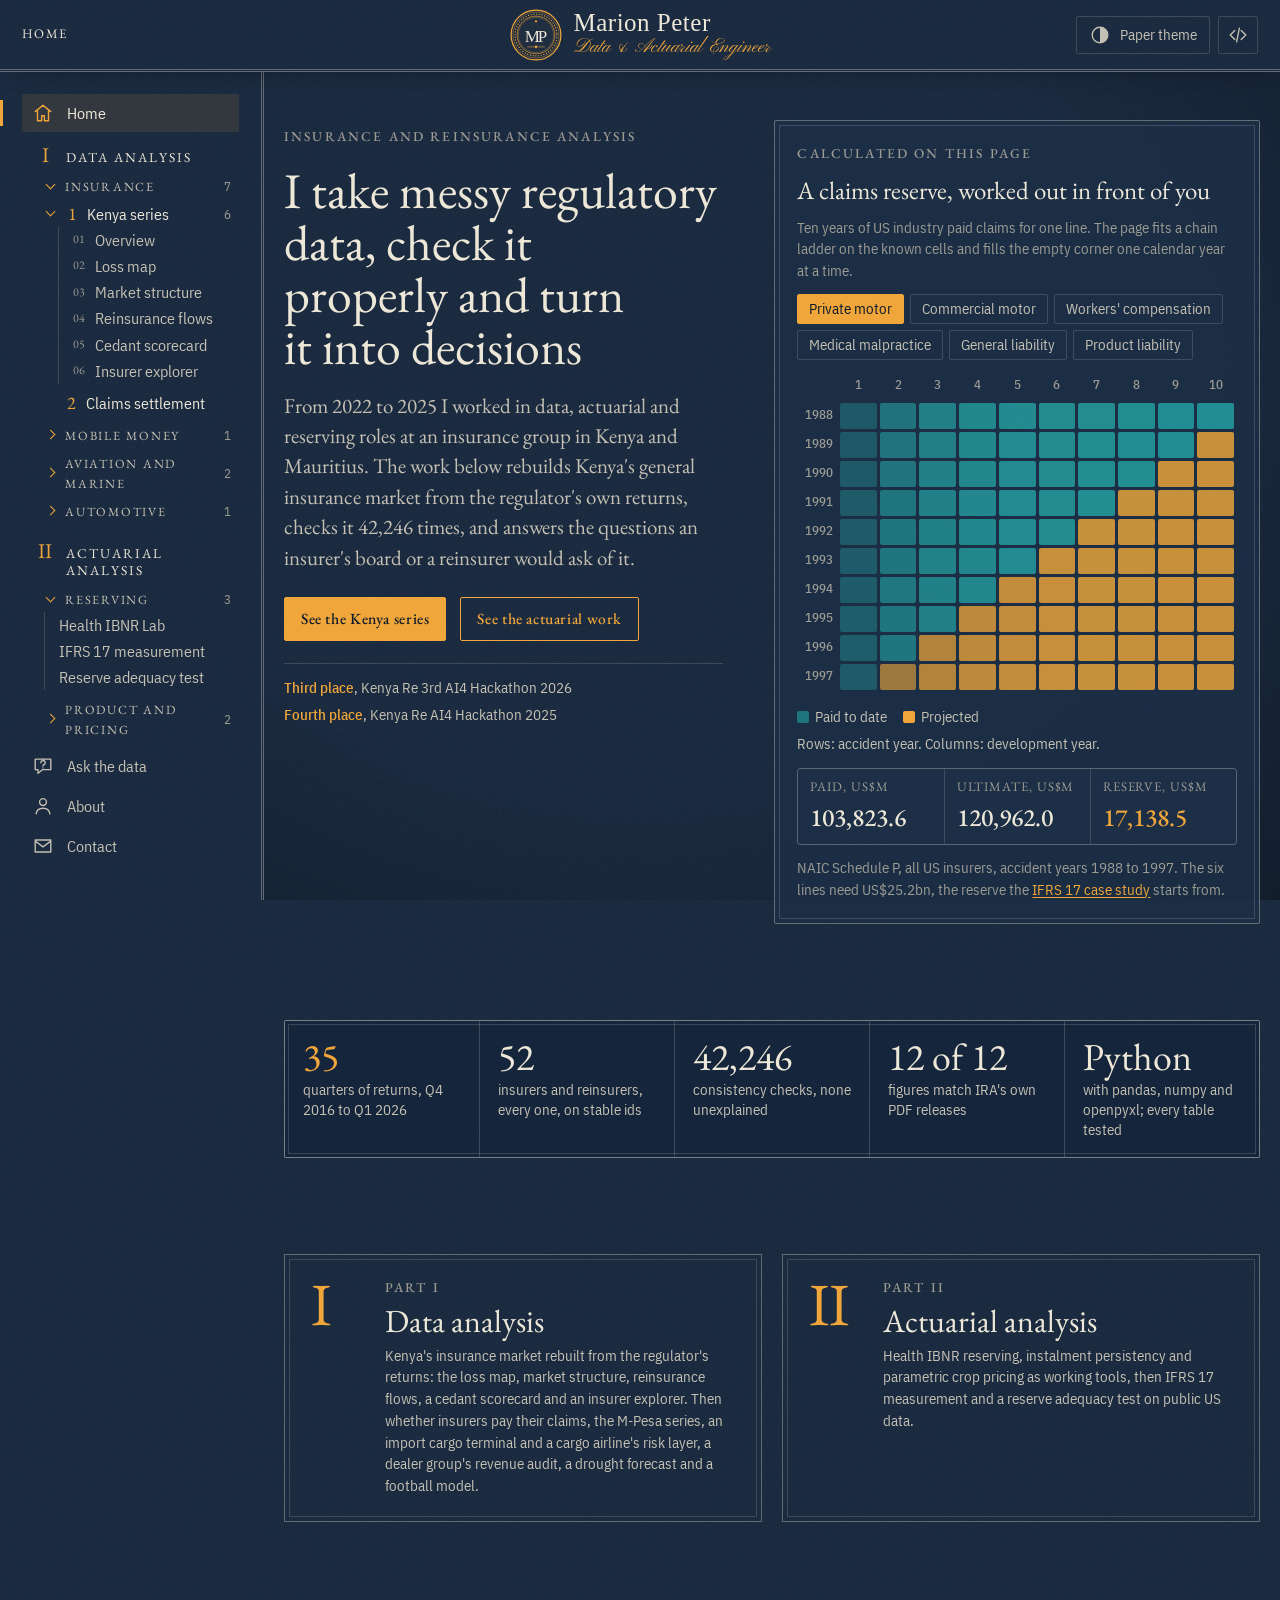
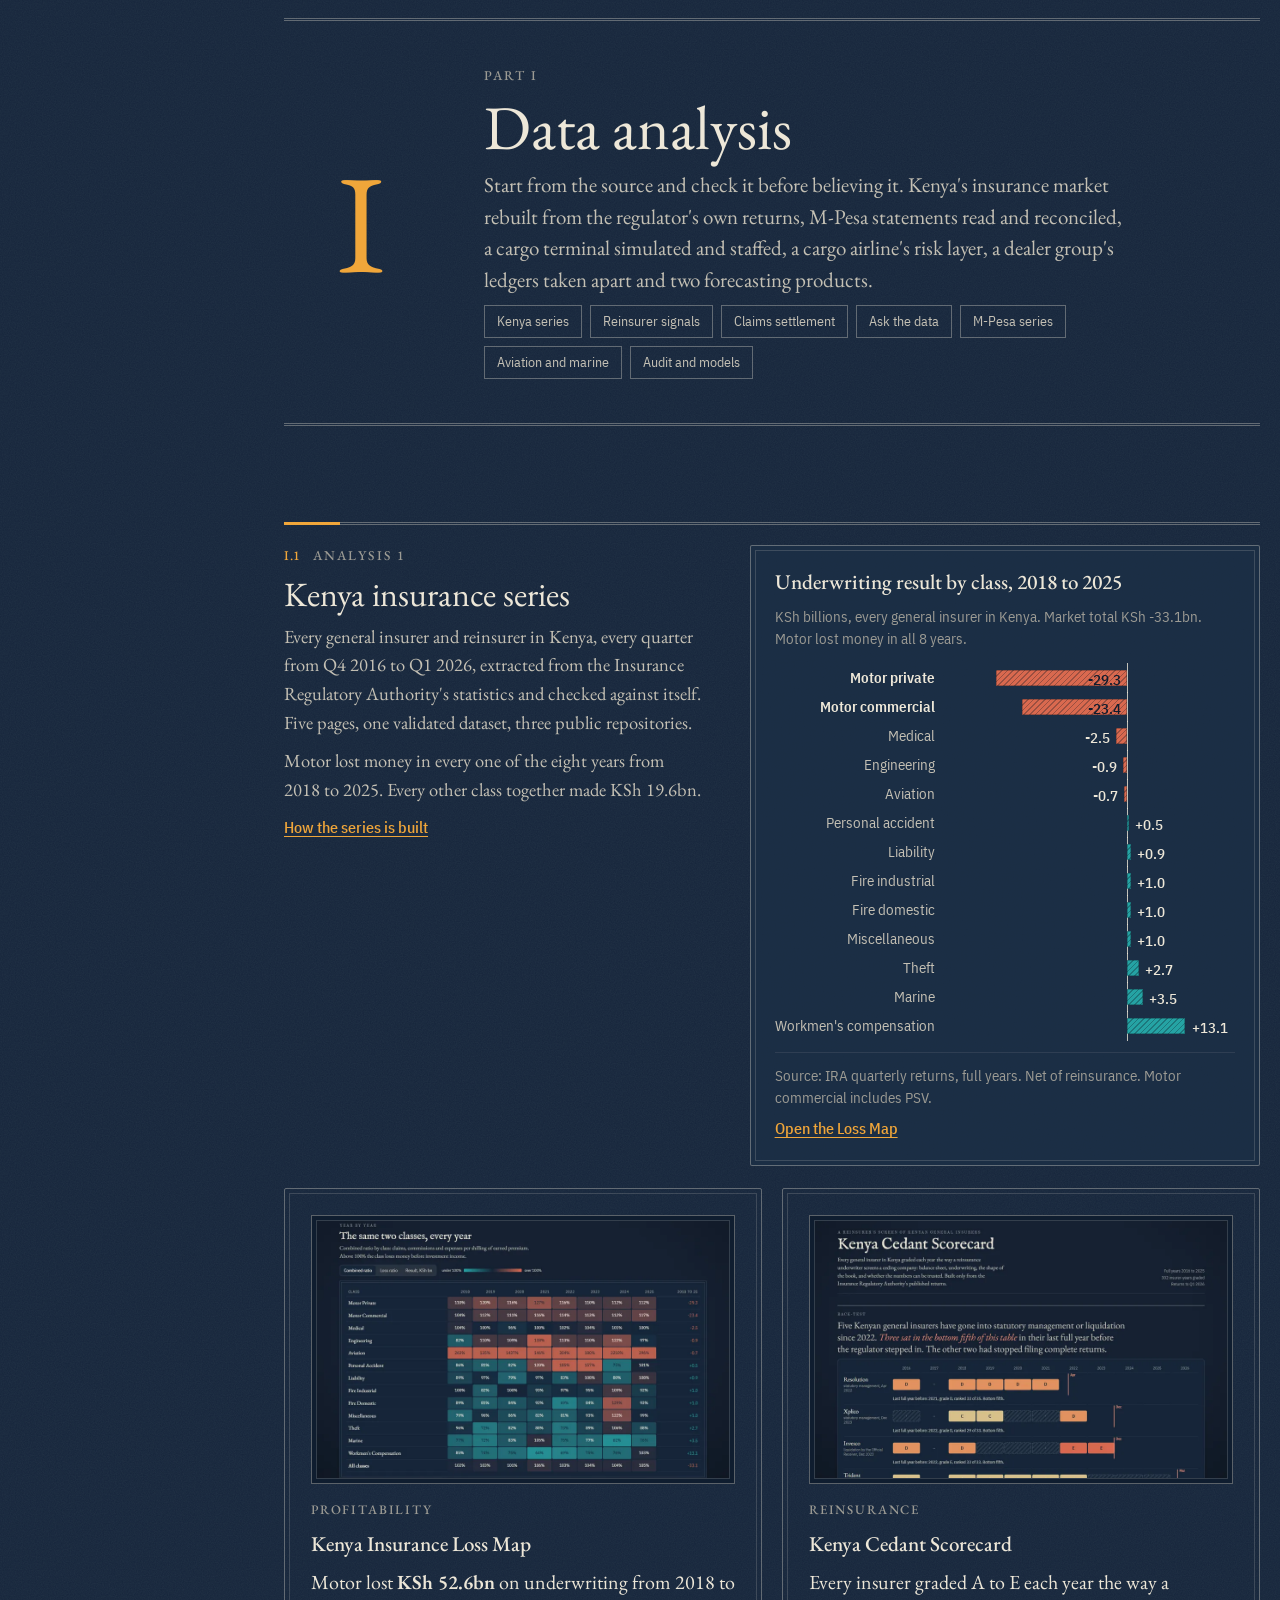
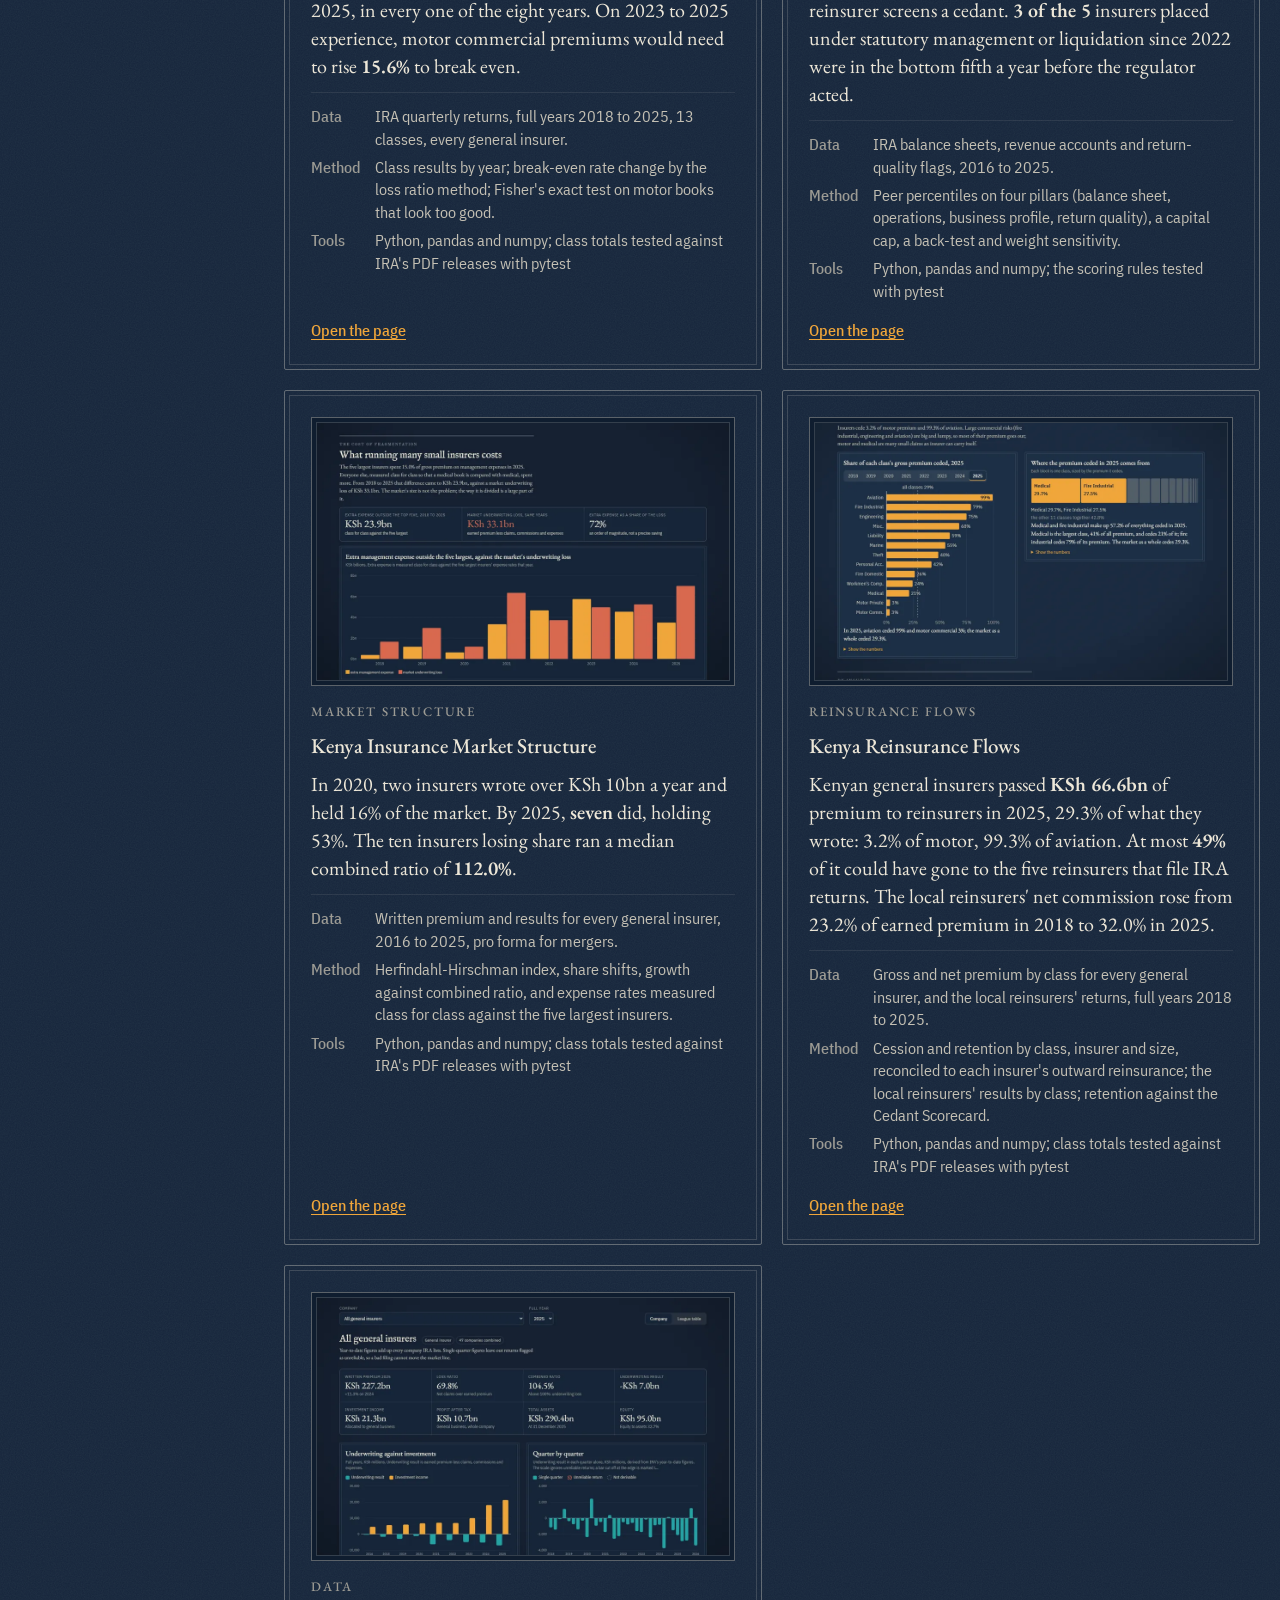
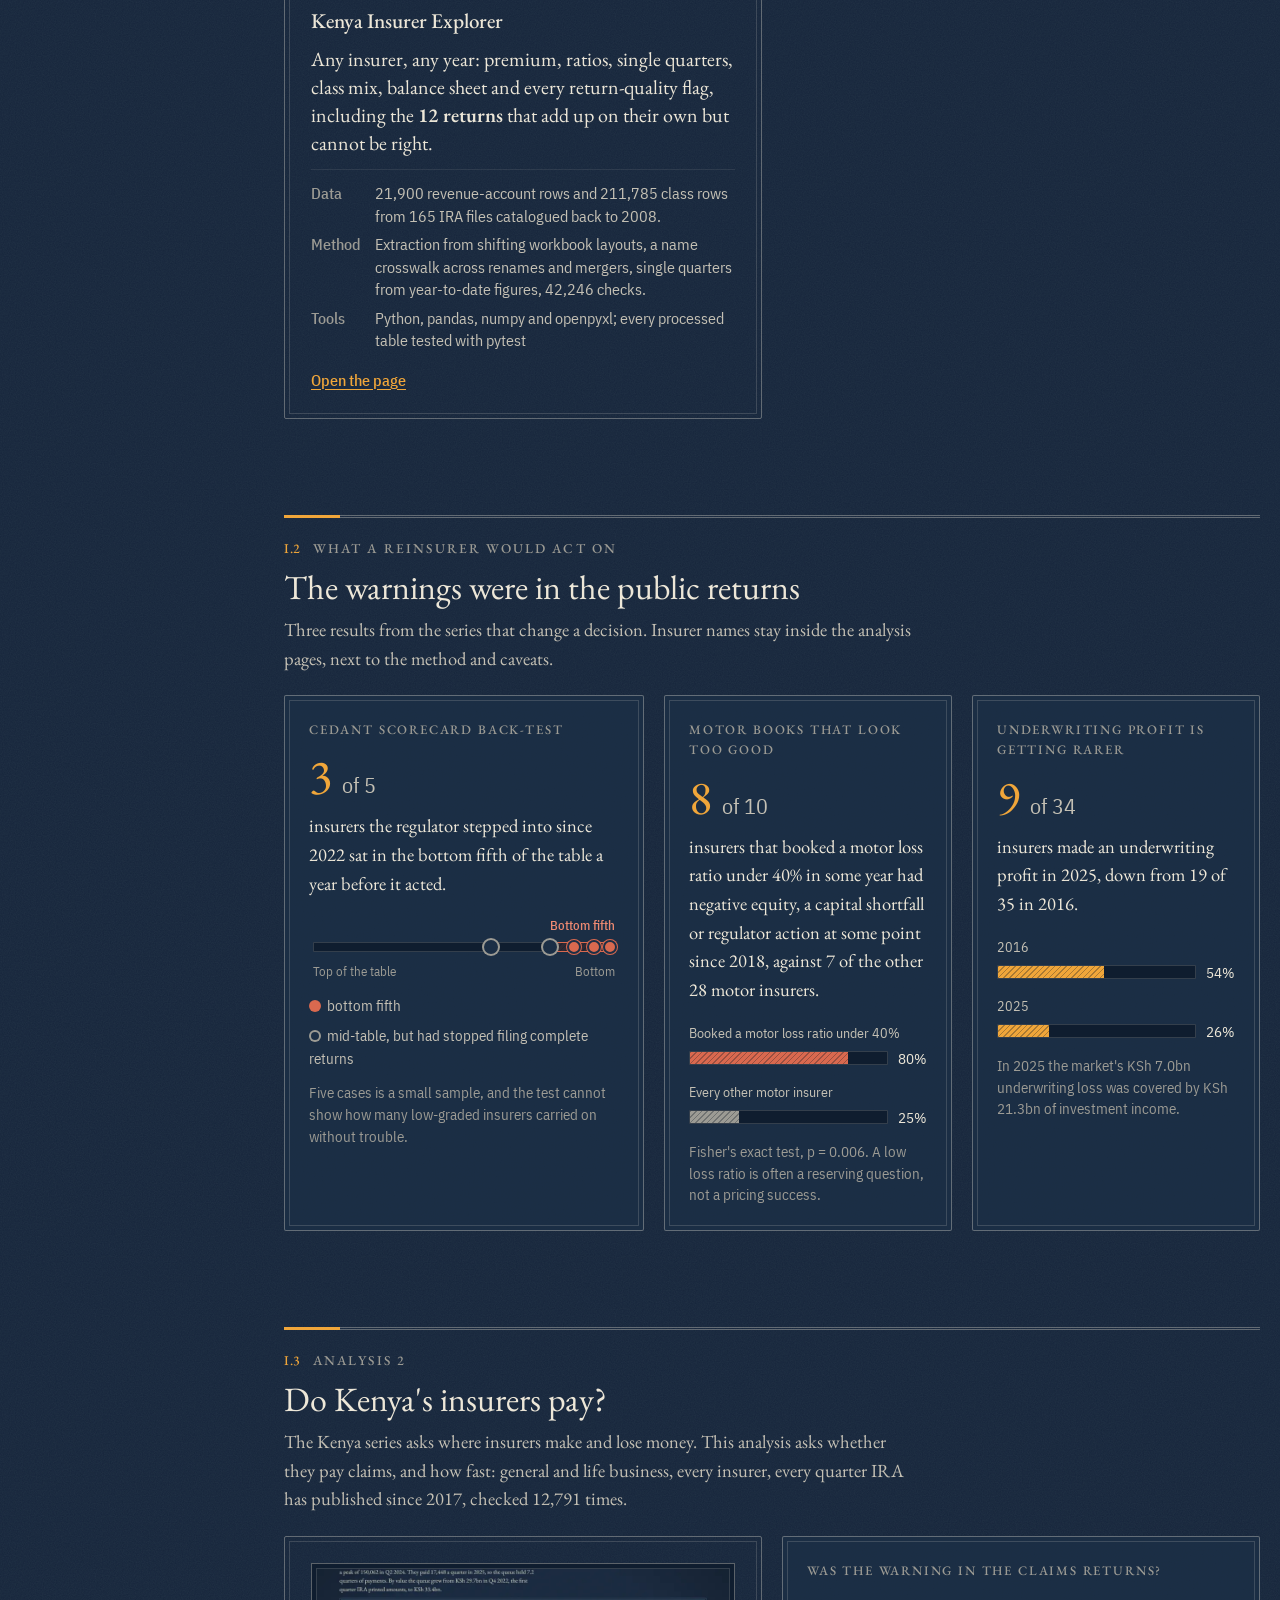
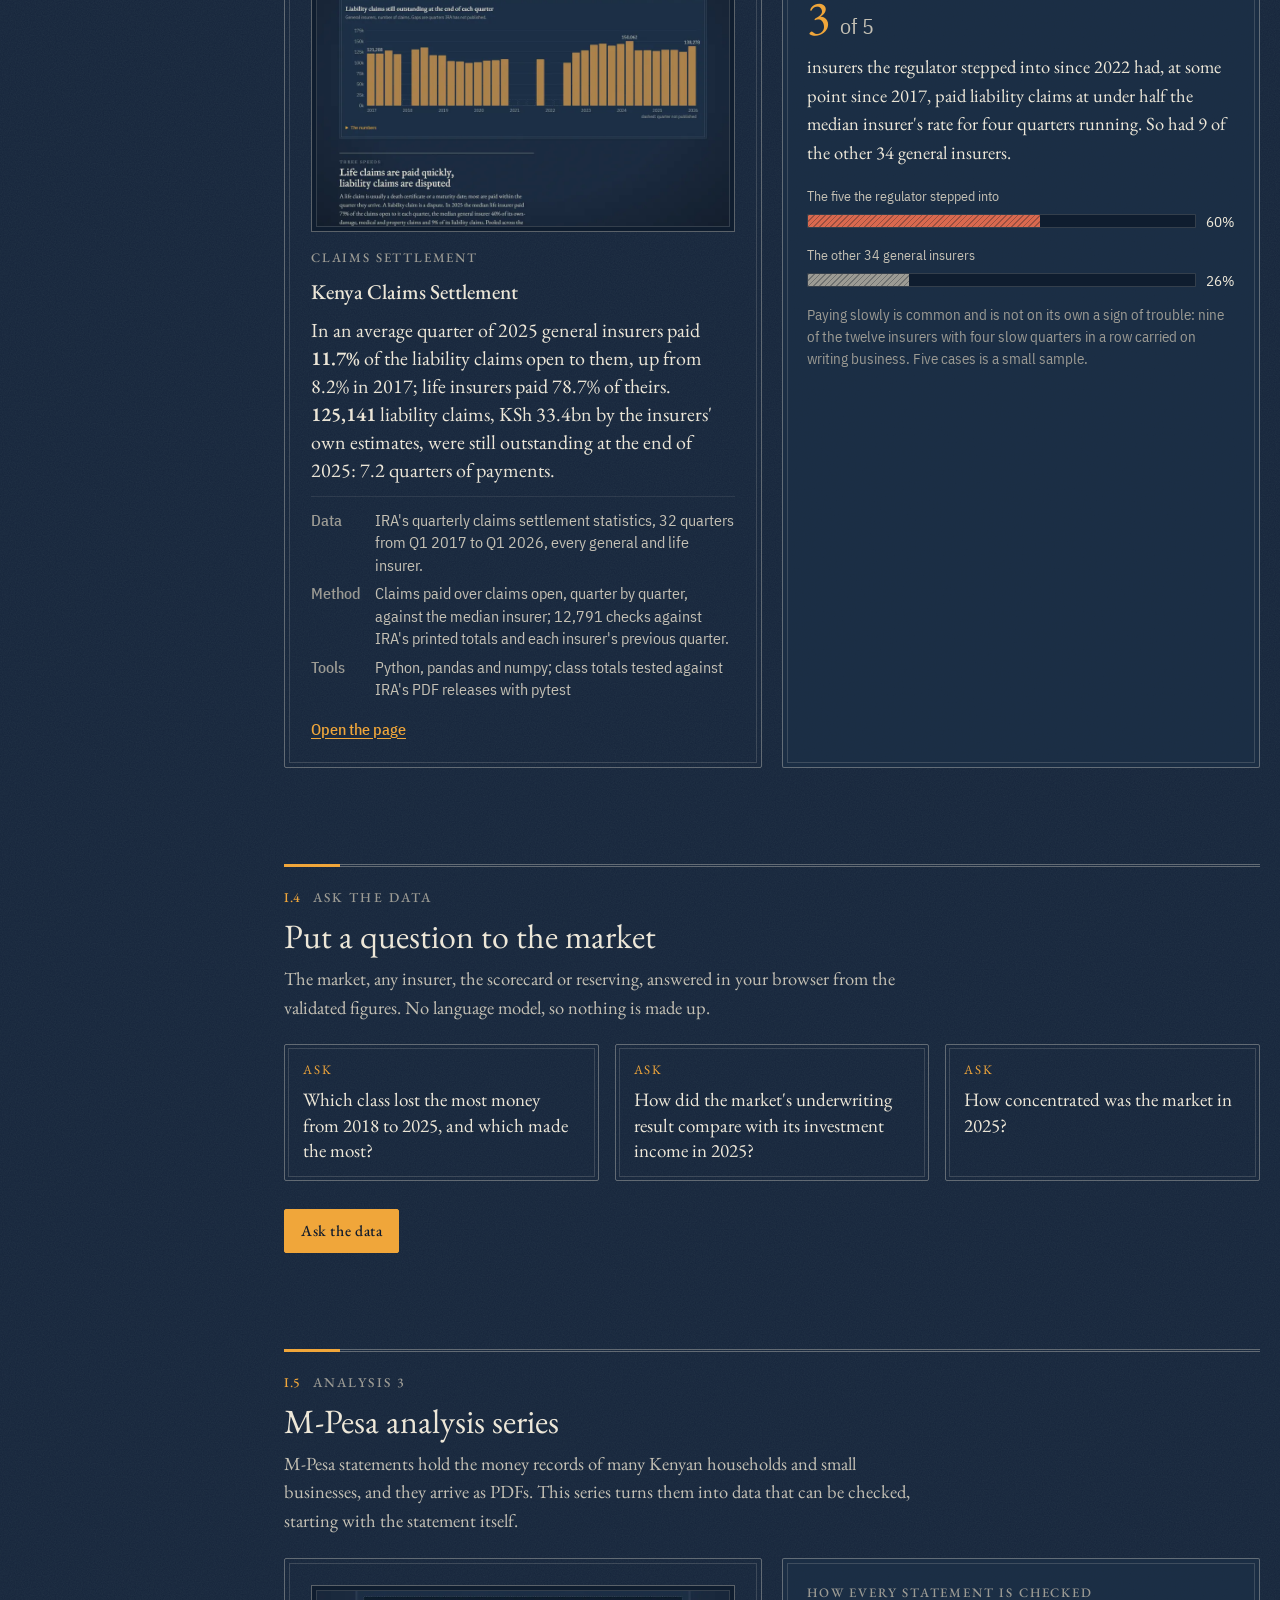
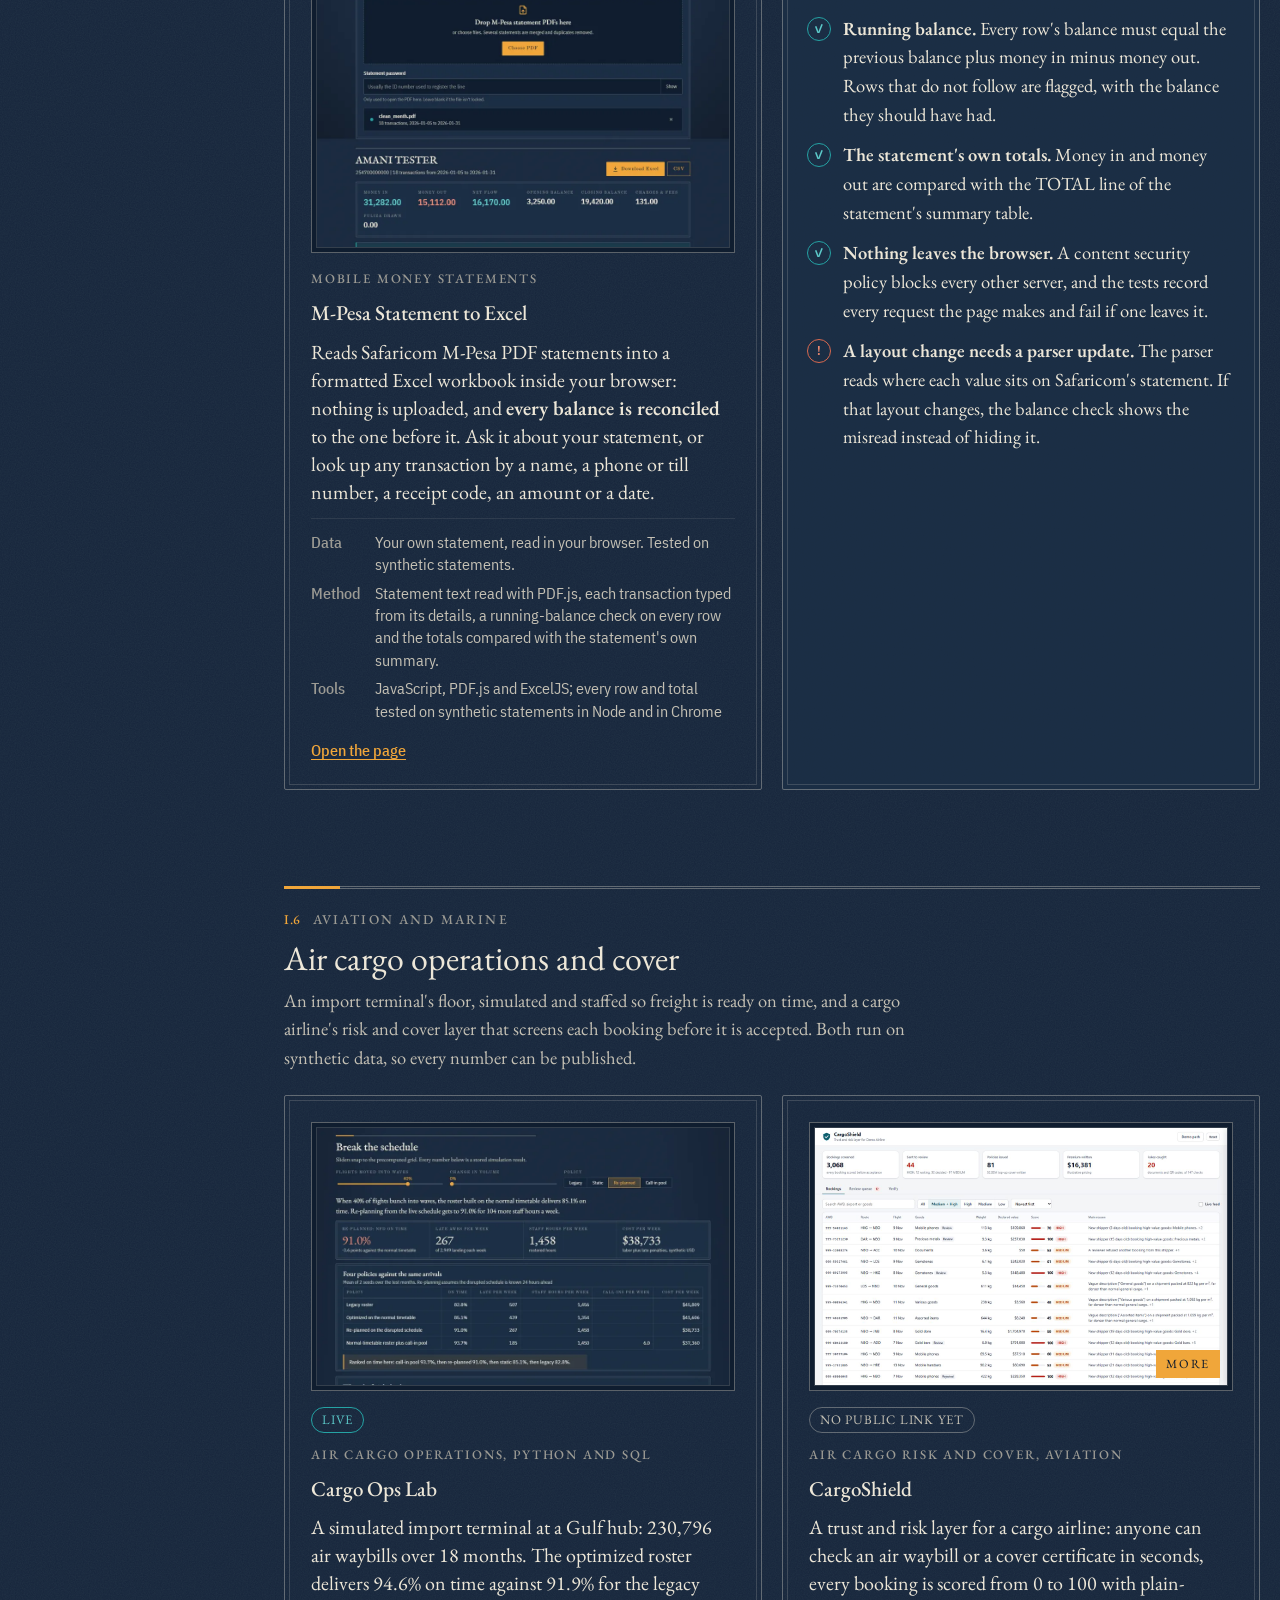
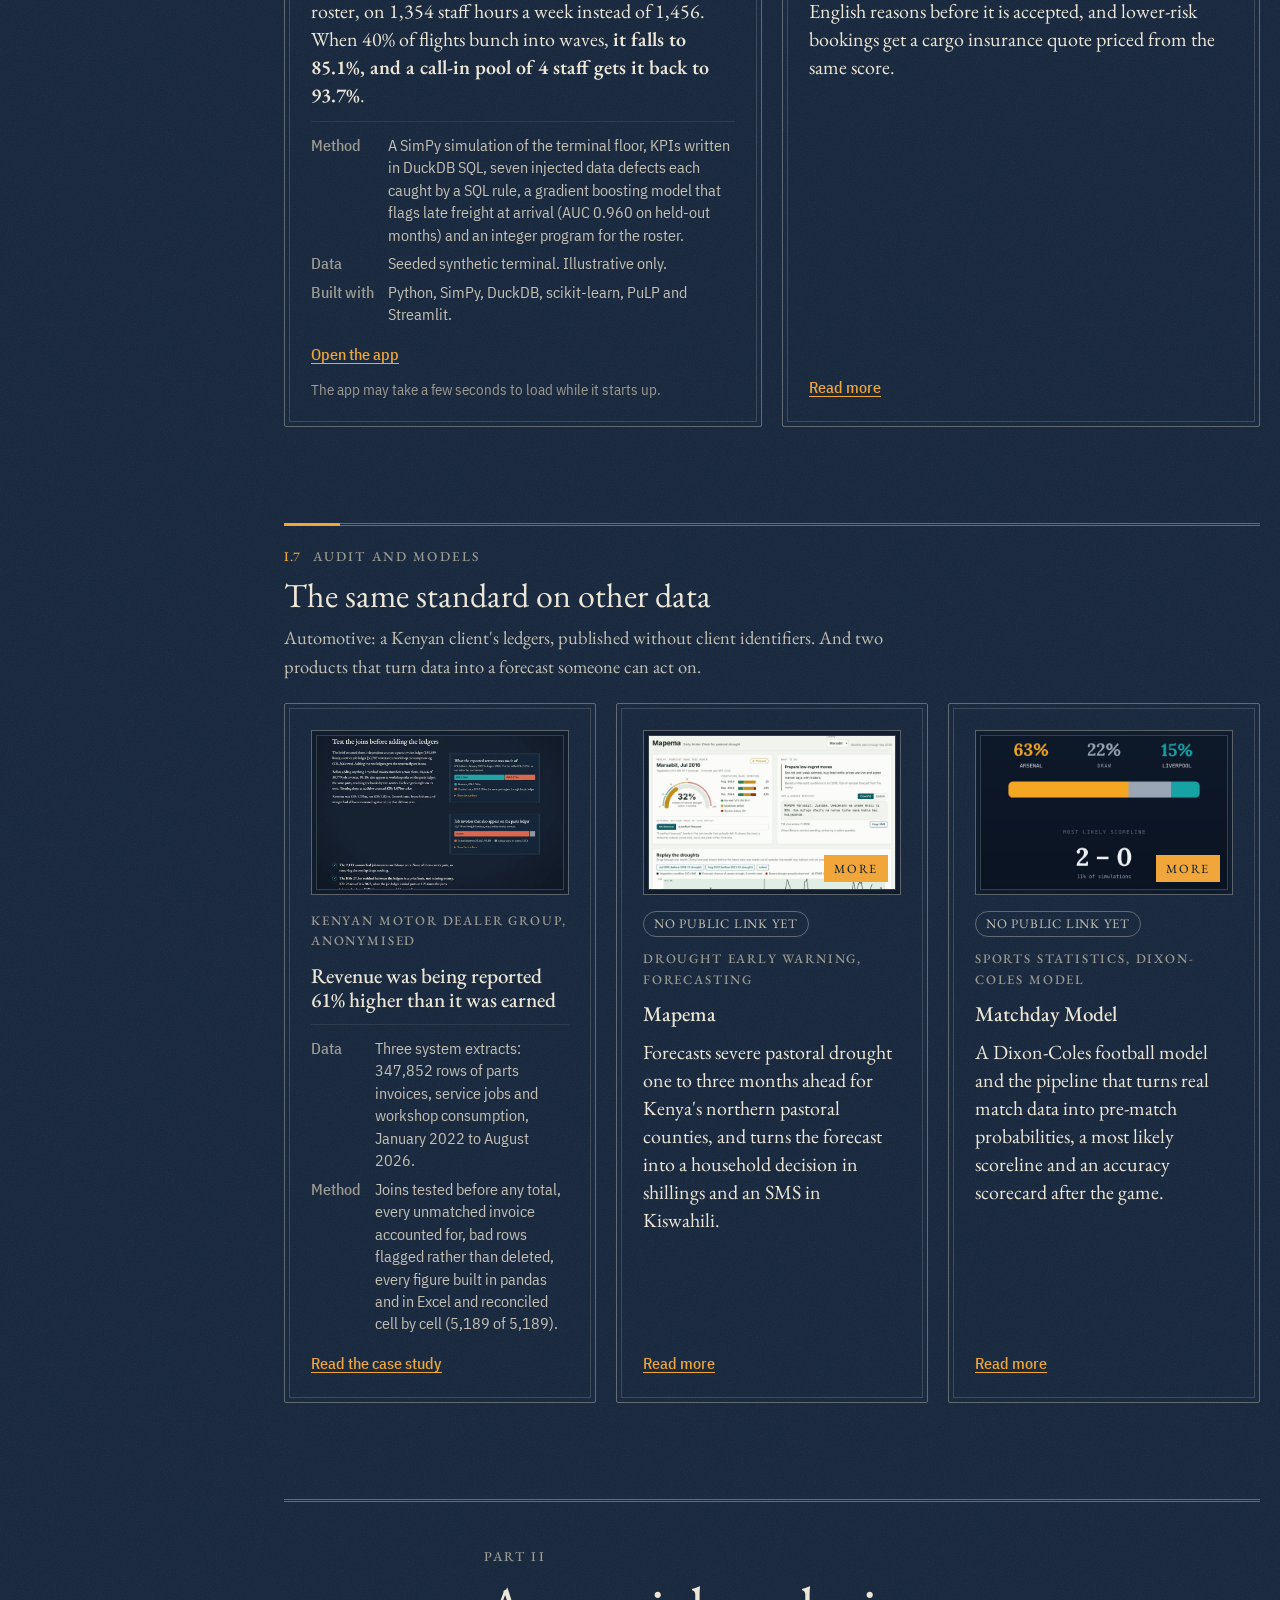
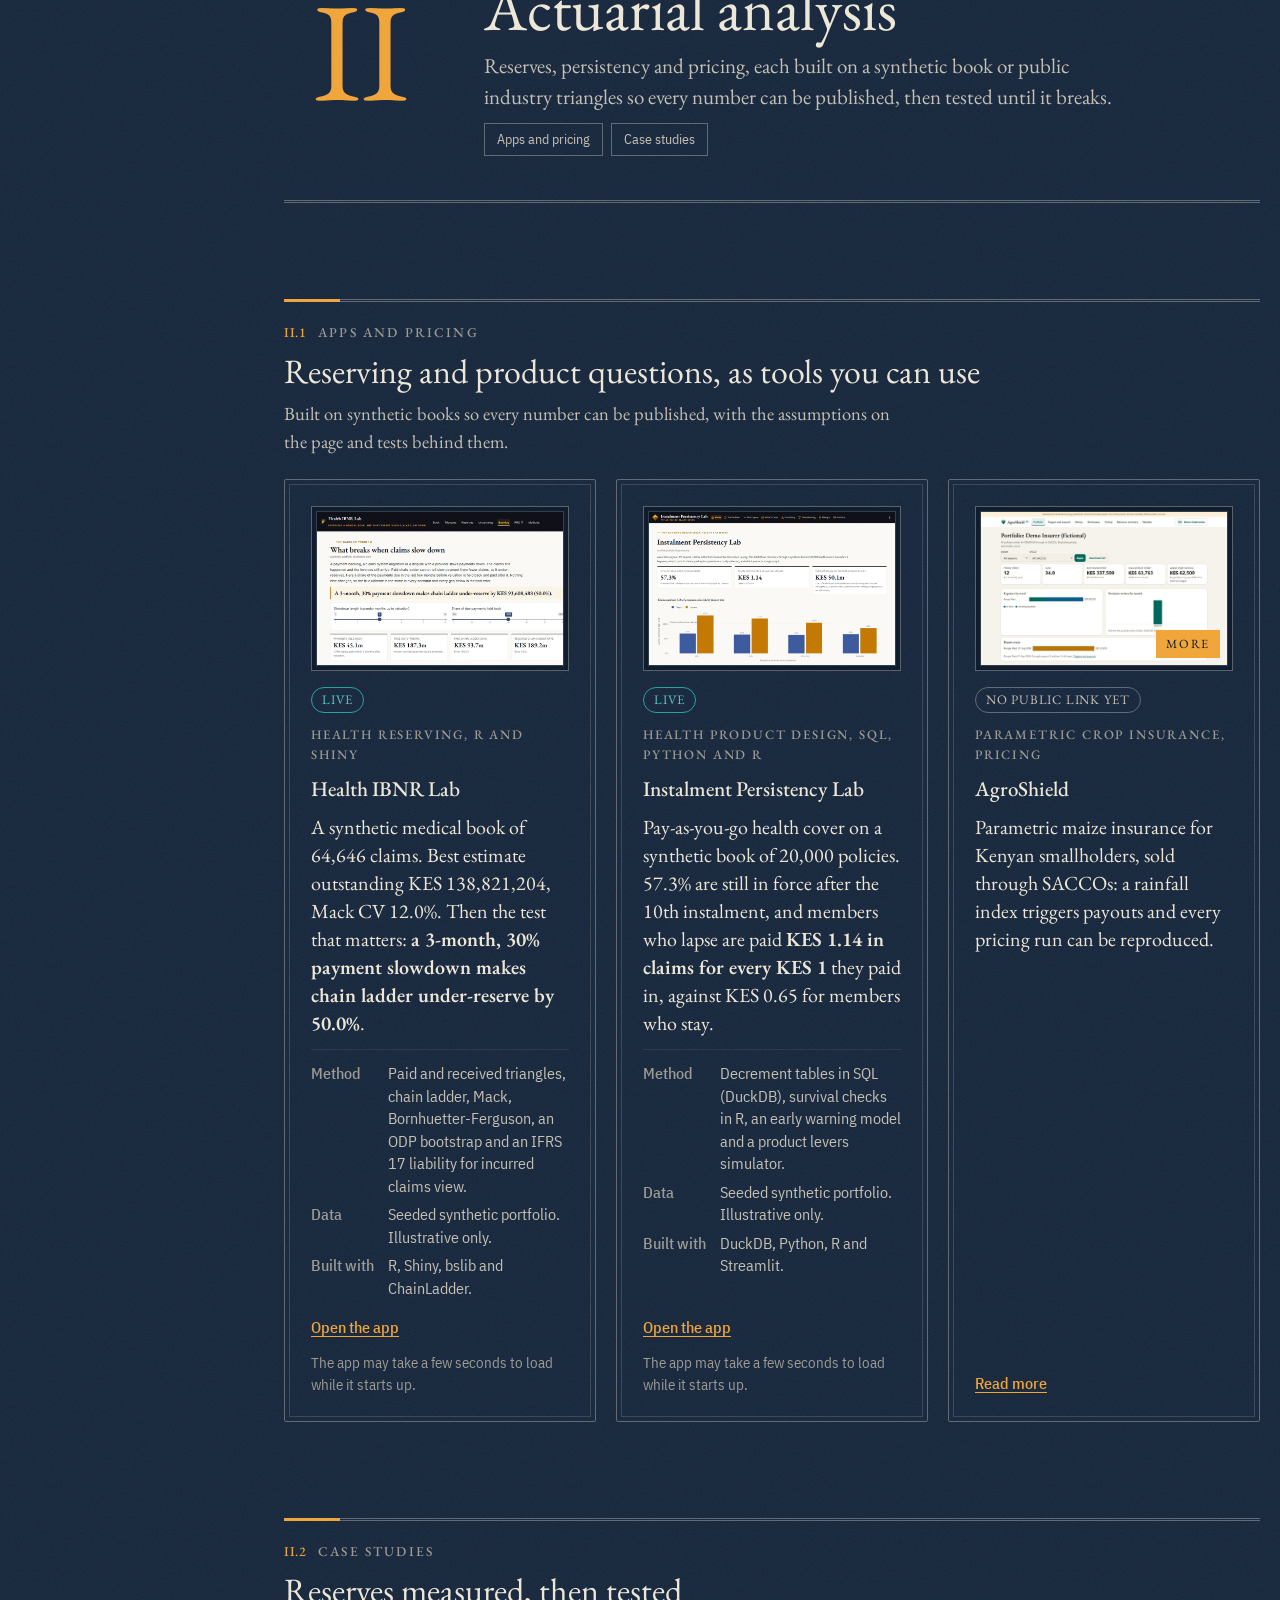
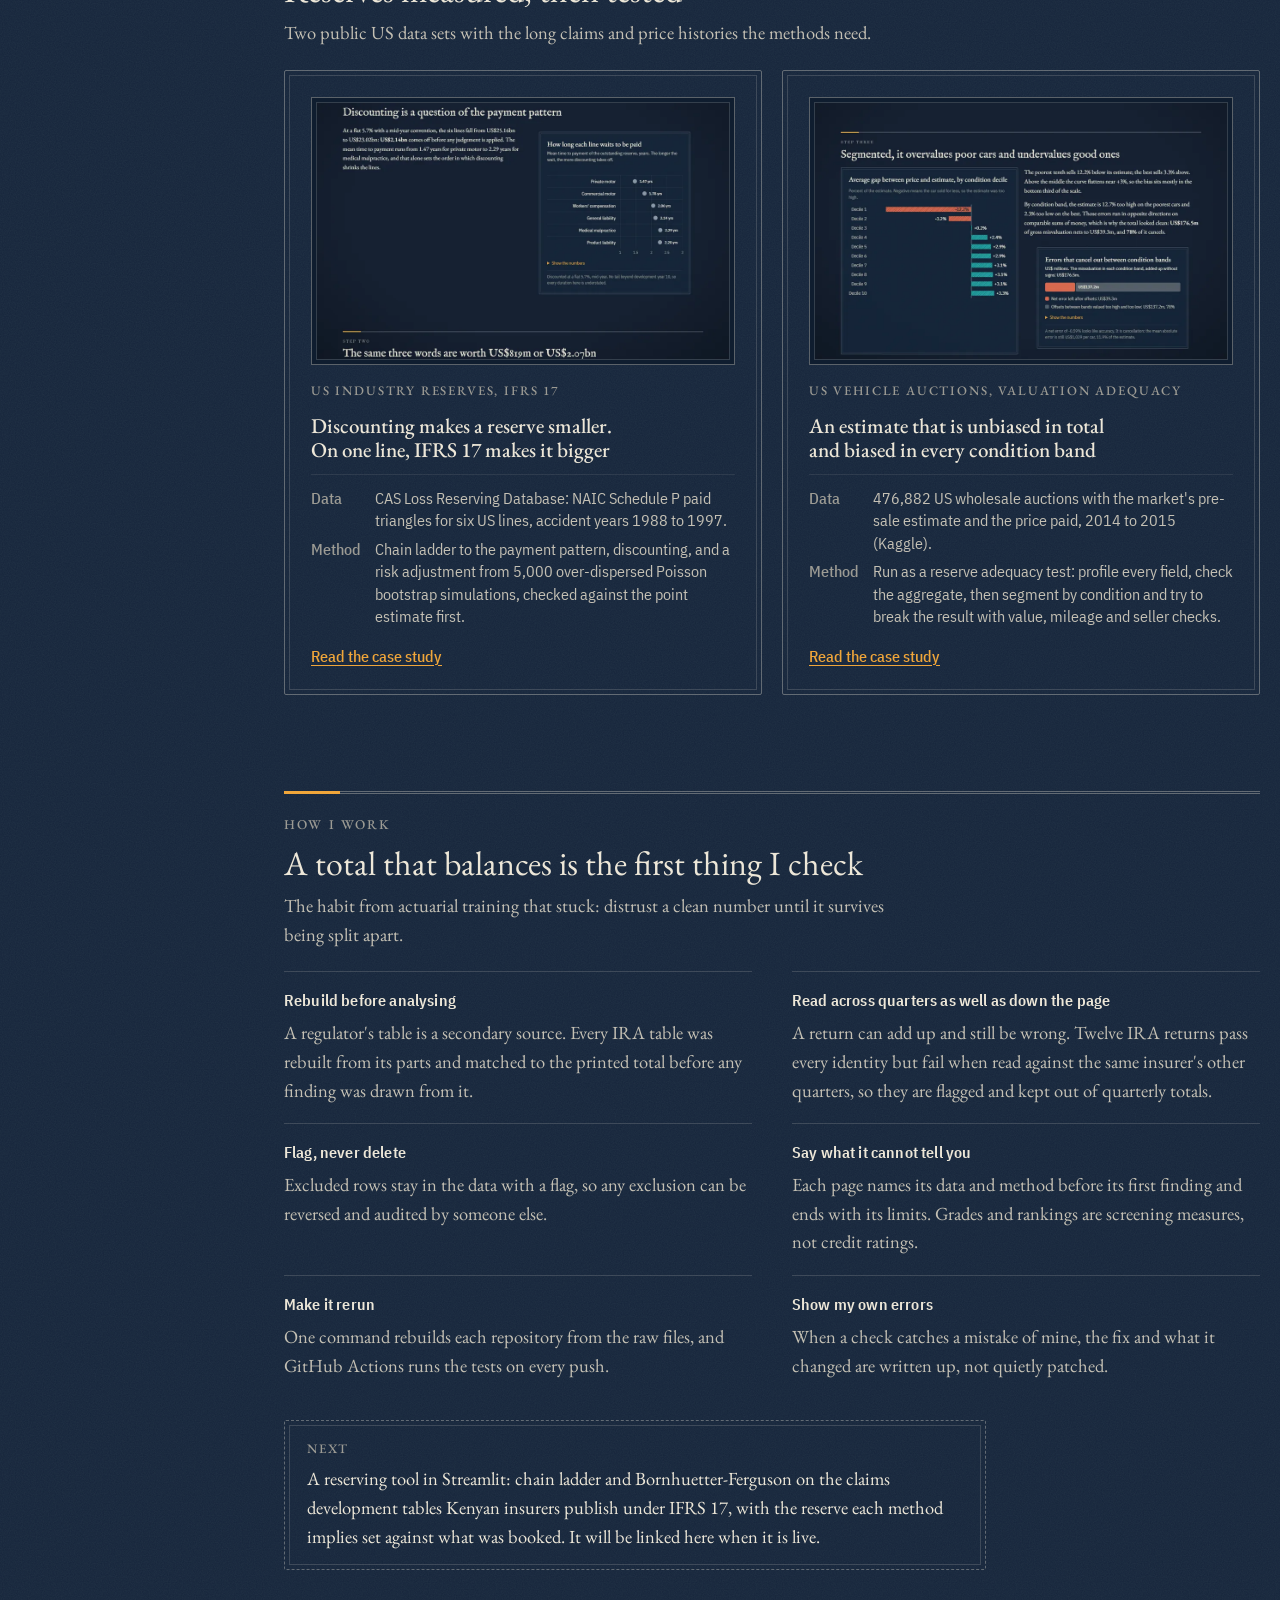
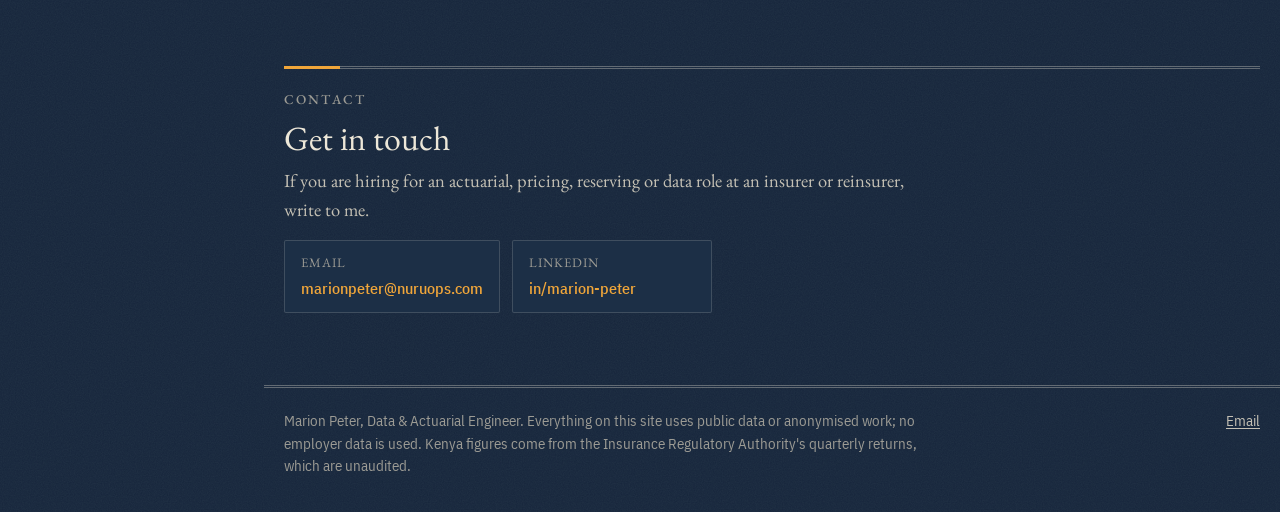
==== commit 9ad1fa26: "Cargo Ops Lab under Aviation and marine; the actuarial side bar grouped into reserving and product; " ====
--- a/index.html
+++ b/index.html
@@ -32,7 +32,7 @@
 <body>
 <a class="skip" href="#main">Skip to content</a>
 <header class="mp-top">
-<nav class="mp-where" aria-label="You are here" data-where="{&quot;&quot;:[[&quot;Home&quot;,null]],&quot;data&quot;:[[&quot;I&quot;,&quot;Data analysis&quot;,&quot;/#data&quot;]],&quot;work&quot;:[[&quot;I&quot;,&quot;Data analysis&quot;,&quot;/#data&quot;],[&quot;Kenya series&quot;,&quot;/#work&quot;]],&quot;signals&quot;:[[&quot;I&quot;,&quot;Data analysis&quot;,&quot;/#data&quot;],[&quot;Reinsurer signals&quot;,&quot;/#signals&quot;]],&quot;claims&quot;:[[&quot;I&quot;,&quot;Data analysis&quot;,&quot;/#data&quot;],[&quot;Claims settlement&quot;,&quot;/#claims&quot;]],&quot;ask&quot;:[[&quot;I&quot;,&quot;Data analysis&quot;,&quot;/#data&quot;],[&quot;Ask the data&quot;,&quot;/#ask&quot;]],&quot;mpesa-series&quot;:[[&quot;I&quot;,&quot;Data analysis&quot;,&quot;/#data&quot;],[&quot;M-Pesa series&quot;,&quot;/#mpesa-series&quot;]],&quot;data-more&quot;:[[&quot;I&quot;,&quot;Data analysis&quot;,&quot;/#data&quot;],[&quot;Audit and models&quot;,&quot;/#data-more&quot;]],&quot;actuarial&quot;:[[&quot;II&quot;,&quot;Actuarial analysis&quot;,&quot;/#actuarial&quot;]],&quot;apps&quot;:[[&quot;II&quot;,&quot;Actuarial analysis&quot;,&quot;/#actuarial&quot;],[&quot;Apps and pricing&quot;,&quot;/#apps&quot;]],&quot;actuarial-cases&quot;:[[&quot;II&quot;,&quot;Actuarial analysis&quot;,&quot;/#actuarial&quot;],[&quot;Case studies&quot;,&quot;/#actuarial-cases&quot;]],&quot;method&quot;:[[&quot;How I work&quot;,&quot;/#method&quot;]],&quot;contact&quot;:[[&quot;Contact&quot;,&quot;/#contact&quot;]]}"><span class="mp-wc" aria-current="location">Home</span></nav>
+<nav class="mp-where" aria-label="You are here" data-where="{&quot;&quot;:[[&quot;Home&quot;,null]],&quot;data&quot;:[[&quot;I&quot;,&quot;Data analysis&quot;,&quot;/#data&quot;]],&quot;work&quot;:[[&quot;I&quot;,&quot;Data analysis&quot;,&quot;/#data&quot;],[&quot;Kenya series&quot;,&quot;/#work&quot;]],&quot;signals&quot;:[[&quot;I&quot;,&quot;Data analysis&quot;,&quot;/#data&quot;],[&quot;Reinsurer signals&quot;,&quot;/#signals&quot;]],&quot;claims&quot;:[[&quot;I&quot;,&quot;Data analysis&quot;,&quot;/#data&quot;],[&quot;Claims settlement&quot;,&quot;/#claims&quot;]],&quot;ask&quot;:[[&quot;I&quot;,&quot;Data analysis&quot;,&quot;/#data&quot;],[&quot;Ask the data&quot;,&quot;/#ask&quot;]],&quot;mpesa-series&quot;:[[&quot;I&quot;,&quot;Data analysis&quot;,&quot;/#data&quot;],[&quot;M-Pesa series&quot;,&quot;/#mpesa-series&quot;]],&quot;aviation&quot;:[[&quot;I&quot;,&quot;Data analysis&quot;,&quot;/#data&quot;],[&quot;Aviation and marine&quot;,&quot;/#aviation&quot;]],&quot;data-more&quot;:[[&quot;I&quot;,&quot;Data analysis&quot;,&quot;/#data&quot;],[&quot;Audit and models&quot;,&quot;/#data-more&quot;]],&quot;actuarial&quot;:[[&quot;II&quot;,&quot;Actuarial analysis&quot;,&quot;/#actuarial&quot;]],&quot;apps&quot;:[[&quot;II&quot;,&quot;Actuarial analysis&quot;,&quot;/#actuarial&quot;],[&quot;Apps and pricing&quot;,&quot;/#apps&quot;]],&quot;actuarial-cases&quot;:[[&quot;II&quot;,&quot;Actuarial analysis&quot;,&quot;/#actuarial&quot;],[&quot;Case studies&quot;,&quot;/#actuarial-cases&quot;]],&quot;method&quot;:[[&quot;How I work&quot;,&quot;/#method&quot;]],&quot;contact&quot;:[[&quot;Contact&quot;,&quot;/#contact&quot;]]}"><span class="mp-wc" aria-current="location">Home</span></nav>
 <a class="mp-brand" href="/"><svg class="mp-seal" viewBox="0 0 64 64" aria-hidden="true" focusable="false">
 <defs><pattern id="mp-hatch" width="2.6" height="2.6" patternUnits="userSpaceOnUse" patternTransform="rotate(45)"><path d="M0 0v2.6" stroke="currentColor" stroke-width=".55"/></pattern></defs>
 <circle cx="32" cy="32" r="30.6" fill="none" stroke="currentColor" stroke-width="1.5"/>
@@ -47,7 +47,7 @@
 </svg><span class="mp-who"><b class="mp-nm">Marion Peter</b><span class="mp-role">Data &amp; Actuarial Engineer</span></span></a>
 <div class="mp-tools"><button class="mp-theme" type="button" hidden><svg class="mp-ic" viewBox="0 0 24 24" width="22" height="22" aria-hidden="true" focusable="false" fill="none" stroke="currentColor" stroke-width="1.5" stroke-linecap="round" stroke-linejoin="round"><path d="M12 3.5a8.5 8.5 0 1 0 0 17 8.5 8.5 0 0 0 0-17z"/><path d="M12 3.5a8.5 8.5 0 0 1 0 17z" fill="currentColor" stroke="none"/></svg><span class="mp-l">Paper theme</span></button><a class="mp-gh" href="https://github.com/maidenpeter" aria-label="GitHub" title="GitHub"><svg class="mp-ic" viewBox="0 0 24 24" width="22" height="22" aria-hidden="true" focusable="false" fill="none" stroke="currentColor" stroke-width="1.5" stroke-linecap="round" stroke-linejoin="round"><path d="M8.5 7 3.5 12l5 5M15.5 7l5 5-5 5M13.5 4.5l-3 15"/></svg><span class="mp-l">GitHub</span></a></div>
 </header>
-<div class="mp-side"><nav class="mp-nav" aria-label="Main"><a class="mp-back" href="/" hidden data-home><svg class="mp-ic" viewBox="0 0 24 24" width="22" height="22" aria-hidden="true" focusable="false" fill="none" stroke="currentColor" stroke-width="1.5" stroke-linecap="round" stroke-linejoin="round"><path d="M19.5 12h-15M10.5 6l-6 6 6 6"/></svg><span class="mp-l">Back</span><span class="mp-s">Back</span></a><a href="/" aria-current="page" data-spy=""><svg class="mp-ic" viewBox="0 0 24 24" width="22" height="22" aria-hidden="true" focusable="false" fill="none" stroke="currentColor" stroke-width="1.5" stroke-linecap="round" stroke-linejoin="round"><path d="M3.5 10.5 12 3.5l8.5 7M6 9v11.5h4.5V15h3v5.5H18V9"/></svg><span class="mp-l">Home</span><span class="mp-s">Home</span></a><div class="mp-ch"><button class="mp-ch-btn" type="button" popovertarget="mp-ch-data" data-spy="data work signals claims ask mpesa-series data-more"><svg class="mp-ic" viewBox="0 0 24 24" width="22" height="22" aria-hidden="true" focusable="false" fill="none" stroke="currentColor" stroke-width="1.5" stroke-linecap="round" stroke-linejoin="round"><path d="M3.5 20.5h17M7 17v-5M12 17V6.5M17 17V9.5"/></svg><span class="mp-s">Data</span></button><div class="mp-items" id="mp-ch-data" popover aria-label="Data analysis"><a class="mp-ch-link" href="/#data" data-spy="data work signals claims ask mpesa-series data-more"><span class="mp-num">I</span><span class="mp-ch-t">Data analysis</span><span class="mp-ch-line">Insurance, mobile money, automotive and aviation data, checked before it is believed</span></a><details class="mp-grp" open><summary class="mp-grp-t">Insurance<span class="mp-grp-n">7</span></summary><div class="mp-grp-in"><details class="mp-grp mp-an" open><summary class="mp-grp-t"><span class="mp-an-n">1</span>Kenya series<span class="mp-grp-n">6</span></summary><div class="mp-grp-in"><a class="mp-it" href="/kenya-insurance/"><span class="mp-it-n">01</span>Overview</a><a class="mp-it" href="/ira-kenya-insurance/page/kenya-insurance-loss-map.html"><span class="mp-it-n">02</span>Loss map</a><a class="mp-it" href="/ira-kenya-insurance/page/kenya-insurance-market-structure.html"><span class="mp-it-n">03</span>Market structure</a><a class="mp-it" href="/ira-kenya-insurance/page/kenya-insurance-reinsurance-flows.html"><span class="mp-it-n">04</span>Reinsurance flows</a><a class="mp-it" href="/ira-kenya-reinsurance/page/kenya-cedant-scorecard.html"><span class="mp-it-n">05</span>Cedant scorecard</a><a class="mp-it" href="/ira-kenya-data/explorer/kenya-insurer-explorer.html"><span class="mp-it-n">06</span>Insurer explorer</a></div></details><a class="mp-it mp-an-link" href="/ira-kenya-insurance/page/kenya-claims-settlement.html"><span class="mp-an-n">2</span>Claims settlement</a></div></details><details class="mp-grp"><summary class="mp-grp-t">Mobile money<span class="mp-grp-n">1</span></summary><div class="mp-grp-in"><details class="mp-grp mp-an" open><summary class="mp-grp-t"><span class="mp-an-n">3</span>M-Pesa series<span class="mp-grp-n">1</span></summary><div class="mp-grp-in"><a class="mp-it" href="/mpesa-statement-to-excel/"><span class="mp-it-n">01</span>Statement to Excel</a></div></details></div></details><details class="mp-grp"><summary class="mp-grp-t">Automotive<span class="mp-grp-n">1</span></summary><div class="mp-grp-in"><a class="mp-it" href="/work/dealer-revenue/">Dealer revenue audit</a></div></details><details class="mp-grp"><summary class="mp-grp-t">Aviation<span class="mp-grp-n">1</span></summary><div class="mp-grp-in"><a class="mp-it" href="/#cargoshield">CargoShield</a></div></details></div></div><div class="mp-ch"><button class="mp-ch-btn" type="button" popovertarget="mp-ch-actuarial" data-spy="actuarial apps actuarial-cases"><svg class="mp-ic" viewBox="0 0 24 24" width="22" height="22" aria-hidden="true" focusable="false" fill="none" stroke="currentColor" stroke-width="1.5" stroke-linecap="round" stroke-linejoin="round"><path d="M4 4h4.5v4.5H4zM9.75 4h4.5v4.5h-4.5zM15.5 4H20v4.5h-4.5zM4 9.75h4.5v4.5H4zM9.75 9.75h4.5v4.5h-4.5zM4 15.5h4.5V20H4z"/></svg><span class="mp-s">Actuarial</span></button><div class="mp-items" id="mp-ch-actuarial" popover aria-label="Actuarial analysis"><a class="mp-ch-link" href="/#actuarial" data-spy="actuarial apps actuarial-cases"><span class="mp-num">II</span><span class="mp-ch-t">Actuarial analysis</span><span class="mp-ch-line">Reserving, IFRS 17 and pricing</span></a><a class="mp-it" href="/#hil">Health IBNR Lab</a><a class="mp-it" href="/#ipl">Persistency Lab</a><a class="mp-it" href="/work/ifrs17-measurement/">IFRS 17 measurement</a><a class="mp-it" href="/work/valuation-adequacy/">Reserve adequacy test</a><a class="mp-it" href="/#agroshield">AgroShield pricing</a></div></div><a href="/ask/" data-spy=""><svg class="mp-ic" viewBox="0 0 24 24" width="22" height="22" aria-hidden="true" focusable="false" fill="none" stroke="currentColor" stroke-width="1.5" stroke-linecap="round" stroke-linejoin="round"><path d="M3.5 4.5h17v11.5h-9l-5 4v-4h-3zM9.6 8.4a2.4 2.4 0 1 1 3.4 2.2c-.6.3-1 .8-1 1.5M12 14v.1"/></svg><span class="mp-l">Ask the data</span><span class="mp-s">Ask</span></a><a href="/about/" data-spy="method"><svg class="mp-ic" viewBox="0 0 24 24" width="22" height="22" aria-hidden="true" focusable="false" fill="none" stroke="currentColor" stroke-width="1.5" stroke-linecap="round" stroke-linejoin="round"><path d="M12 11.5a3.75 3.75 0 1 0 0-7.5 3.75 3.75 0 0 0 0 7.5zM4.5 20.5c.6-3.9 3.6-6 7.5-6s6.9 2.1 7.5 6"/></svg><span class="mp-l">About</span><span class="mp-s">About</span></a><a href="/#contact" data-spy="contact"><svg class="mp-ic" viewBox="0 0 24 24" width="22" height="22" aria-hidden="true" focusable="false" fill="none" stroke="currentColor" stroke-width="1.5" stroke-linecap="round" stroke-linejoin="round"><path d="M3.5 5.5h17v13h-17zM3.5 6.5l8.5 6.5 8.5-6.5"/></svg><span class="mp-l">Contact</span><span class="mp-s">Contact</span></a></nav></div>
+<div class="mp-side"><nav class="mp-nav" aria-label="Main"><a class="mp-back" href="/" hidden data-home><svg class="mp-ic" viewBox="0 0 24 24" width="22" height="22" aria-hidden="true" focusable="false" fill="none" stroke="currentColor" stroke-width="1.5" stroke-linecap="round" stroke-linejoin="round"><path d="M19.5 12h-15M10.5 6l-6 6 6 6"/></svg><span class="mp-l">Back</span><span class="mp-s">Back</span></a><a href="/" aria-current="page" data-spy=""><svg class="mp-ic" viewBox="0 0 24 24" width="22" height="22" aria-hidden="true" focusable="false" fill="none" stroke="currentColor" stroke-width="1.5" stroke-linecap="round" stroke-linejoin="round"><path d="M3.5 10.5 12 3.5l8.5 7M6 9v11.5h4.5V15h3v5.5H18V9"/></svg><span class="mp-l">Home</span><span class="mp-s">Home</span></a><div class="mp-ch"><button class="mp-ch-btn" type="button" popovertarget="mp-ch-data" data-spy="data work signals claims ask mpesa-series aviation data-more"><svg class="mp-ic" viewBox="0 0 24 24" width="22" height="22" aria-hidden="true" focusable="false" fill="none" stroke="currentColor" stroke-width="1.5" stroke-linecap="round" stroke-linejoin="round"><path d="M3.5 20.5h17M7 17v-5M12 17V6.5M17 17V9.5"/></svg><span class="mp-s">Data</span></button><div class="mp-items" id="mp-ch-data" popover aria-label="Data analysis"><a class="mp-ch-link" href="/#data" data-spy="data work signals claims ask mpesa-series aviation data-more"><span class="mp-num">I</span><span class="mp-ch-t">Data analysis</span><span class="mp-ch-line">Insurance, mobile money, air cargo and automotive data, checked before it is believed</span></a><details class="mp-grp" open><summary class="mp-grp-t">Insurance<span class="mp-grp-n">7</span></summary><div class="mp-grp-in"><details class="mp-grp mp-an" open><summary class="mp-grp-t"><span class="mp-an-n">1</span>Kenya series<span class="mp-grp-n">6</span></summary><div class="mp-grp-in"><a class="mp-it" href="/kenya-insurance/"><span class="mp-it-n">01</span>Overview</a><a class="mp-it" href="/ira-kenya-insurance/page/kenya-insurance-loss-map.html"><span class="mp-it-n">02</span>Loss map</a><a class="mp-it" href="/ira-kenya-insurance/page/kenya-insurance-market-structure.html"><span class="mp-it-n">03</span>Market structure</a><a class="mp-it" href="/ira-kenya-insurance/page/kenya-insurance-reinsurance-flows.html"><span class="mp-it-n">04</span>Reinsurance flows</a><a class="mp-it" href="/ira-kenya-reinsurance/page/kenya-cedant-scorecard.html"><span class="mp-it-n">05</span>Cedant scorecard</a><a class="mp-it" href="/ira-kenya-data/explorer/kenya-insurer-explorer.html"><span class="mp-it-n">06</span>Insurer explorer</a></div></details><a class="mp-it mp-an-link" href="/ira-kenya-insurance/page/kenya-claims-settlement.html"><span class="mp-an-n">2</span>Claims settlement</a></div></details><details class="mp-grp"><summary class="mp-grp-t">Mobile money<span class="mp-grp-n">1</span></summary><div class="mp-grp-in"><details class="mp-grp mp-an" open><summary class="mp-grp-t"><span class="mp-an-n">3</span>M-Pesa series<span class="mp-grp-n">1</span></summary><div class="mp-grp-in"><a class="mp-it" href="/mpesa-statement-to-excel/"><span class="mp-it-n">01</span>Statement to Excel</a></div></details></div></details><details class="mp-grp"><summary class="mp-grp-t">Aviation and marine<span class="mp-grp-n">2</span></summary><div class="mp-grp-in"><a class="mp-it" href="/#cargo-ops">Cargo Ops Lab</a><a class="mp-it" href="/#cargoshield">CargoShield</a></div></details><details class="mp-grp"><summary class="mp-grp-t">Automotive<span class="mp-grp-n">1</span></summary><div class="mp-grp-in"><a class="mp-it" href="/work/dealer-revenue/">Dealer revenue audit</a></div></details></div></div><div class="mp-ch"><button class="mp-ch-btn" type="button" popovertarget="mp-ch-actuarial" data-spy="actuarial apps actuarial-cases"><svg class="mp-ic" viewBox="0 0 24 24" width="22" height="22" aria-hidden="true" focusable="false" fill="none" stroke="currentColor" stroke-width="1.5" stroke-linecap="round" stroke-linejoin="round"><path d="M4 4h4.5v4.5H4zM9.75 4h4.5v4.5h-4.5zM15.5 4H20v4.5h-4.5zM4 9.75h4.5v4.5H4zM9.75 9.75h4.5v4.5h-4.5zM4 15.5h4.5V20H4z"/></svg><span class="mp-s">Actuarial</span></button><div class="mp-items" id="mp-ch-actuarial" popover aria-label="Actuarial analysis"><a class="mp-ch-link" href="/#actuarial" data-spy="actuarial apps actuarial-cases"><span class="mp-num">II</span><span class="mp-ch-t">Actuarial analysis</span><span class="mp-ch-line">Reserving, IFRS 17 and pricing</span></a><details class="mp-grp" open><summary class="mp-grp-t">Reserving<span class="mp-grp-n">3</span></summary><div class="mp-grp-in"><a class="mp-it" href="/#hil">Health IBNR Lab</a><a class="mp-it" href="/work/ifrs17-measurement/">IFRS 17 measurement</a><a class="mp-it" href="/work/valuation-adequacy/">Reserve adequacy test</a></div></details><details class="mp-grp"><summary class="mp-grp-t">Product and pricing<span class="mp-grp-n">2</span></summary><div class="mp-grp-in"><a class="mp-it" href="/#ipl">Persistency Lab</a><a class="mp-it" href="/#agroshield">AgroShield pricing</a></div></details></div></div><a href="/ask/" data-spy=""><svg class="mp-ic" viewBox="0 0 24 24" width="22" height="22" aria-hidden="true" focusable="false" fill="none" stroke="currentColor" stroke-width="1.5" stroke-linecap="round" stroke-linejoin="round"><path d="M3.5 4.5h17v11.5h-9l-5 4v-4h-3zM9.6 8.4a2.4 2.4 0 1 1 3.4 2.2c-.6.3-1 .8-1 1.5M12 14v.1"/></svg><span class="mp-l">Ask the data</span><span class="mp-s">Ask</span></a><a href="/about/" data-spy="method"><svg class="mp-ic" viewBox="0 0 24 24" width="22" height="22" aria-hidden="true" focusable="false" fill="none" stroke="currentColor" stroke-width="1.5" stroke-linecap="round" stroke-linejoin="round"><path d="M12 11.5a3.75 3.75 0 1 0 0-7.5 3.75 3.75 0 0 0 0 7.5zM4.5 20.5c.6-3.9 3.6-6 7.5-6s6.9 2.1 7.5 6"/></svg><span class="mp-l">About</span><span class="mp-s">About</span></a><a href="/#contact" data-spy="contact"><svg class="mp-ic" viewBox="0 0 24 24" width="22" height="22" aria-hidden="true" focusable="false" fill="none" stroke="currentColor" stroke-width="1.5" stroke-linecap="round" stroke-linejoin="round"><path d="M3.5 5.5h17v13h-17zM3.5 6.5l8.5 6.5 8.5-6.5"/></svg><span class="mp-l">Contact</span><span class="mp-s">Contact</span></a></nav></div>
 
 <main id="main" class="wrap">
 <section class="hero" aria-labelledby="h1">
@@ -76,11 +76,11 @@
 
 <section class="proof" aria-label="The data in numbers"><div><b>35</b><span>quarters of returns, Q4 2016 to Q1 2026</span></div><div><b>52</b><span>insurers and reinsurers, every one, on stable ids</span></div><div><b>42,246</b><span>consistency checks, none unexplained</span></div><div><b>12 of 12</b><span>figures match IRA's own PDF releases</span></div><div><b>Python</b><span>with pandas, numpy and openpyxl; every table tested</span></div></section>
 
-<nav class="parts" aria-label="Contents"><a class="part-card" href="#data"><span class="part-num" aria-hidden="true">I</span><span class="eyebrow">Part I</span><b>Data analysis</b><span class="part-sum">Kenya's insurance market rebuilt from the regulator's returns: the loss map, market structure, reinsurance flows, a cedant scorecard and an insurer explorer. Then whether insurers pay their claims, the M-Pesa series, a dealer group's revenue audit, a cargo airline's risk layer, a drought forecast and a football model.</span></a><a class="part-card" href="#actuarial"><span class="part-num" aria-hidden="true">II</span><span class="eyebrow">Part II</span><b>Actuarial analysis</b><span class="part-sum">Health IBNR reserving, instalment persistency and parametric crop pricing as working tools, then IFRS 17 measurement and a reserve adequacy test on public US data.</span></a></nav>
+<nav class="parts" aria-label="Contents"><a class="part-card" href="#data"><span class="part-num" aria-hidden="true">I</span><span class="eyebrow">Part I</span><b>Data analysis</b><span class="part-sum">Kenya's insurance market rebuilt from the regulator's returns: the loss map, market structure, reinsurance flows, a cedant scorecard and an insurer explorer. Then whether insurers pay their claims, the M-Pesa series, an import cargo terminal and a cargo airline's risk layer, a dealer group's revenue audit, a drought forecast and a football model.</span></a><a class="part-card" href="#actuarial"><span class="part-num" aria-hidden="true">II</span><span class="eyebrow">Part II</span><b>Actuarial analysis</b><span class="part-sum">Health IBNR reserving, instalment persistency and parametric crop pricing as working tools, then IFRS 17 measurement and a reserve adequacy test on public US data.</span></a></nav>
 
 <section id="data" class="part" aria-labelledby="h-data">
 <span class="part-num" aria-hidden="true">I</span>
-<div class="part-text"><span class="eyebrow">Part I</span><h2 id="h-data">Data analysis</h2><p>Start from the source and check it before believing it. Kenya's insurance market rebuilt from the regulator's own returns, M-Pesa statements read and reconciled, a dealer group's ledgers taken apart, a cargo airline's risk layer and two forecasting products.</p><p class="part-chips"><a href="#work">Kenya series</a><a href="#signals">Reinsurer signals</a><a href="#claims">Claims settlement</a><a href="#ask">Ask the data</a><a href="#mpesa-series">M-Pesa series</a><a href="#data-more">Audit and models</a></p></div>
+<div class="part-text"><span class="eyebrow">Part I</span><h2 id="h-data">Data analysis</h2><p>Start from the source and check it before believing it. Kenya's insurance market rebuilt from the regulator's own returns, M-Pesa statements read and reconciled, a cargo terminal simulated and staffed, a cargo airline's risk layer, a dealer group's ledgers taken apart and two forecasting products.</p><p class="part-chips"><a href="#work">Kenya series</a><a href="#signals">Reinsurer signals</a><a href="#claims">Claims settlement</a><a href="#ask">Ask the data</a><a href="#mpesa-series">M-Pesa series</a><a href="#aviation">Aviation and marine</a><a href="#data-more">Audit and models</a></p></div>
 </section>
 
 <section id="work" aria-labelledby="h-work">
@@ -197,7 +197,7 @@
 <div class="grid2"><article class="card">
 <a class="thumb" href="https://maidenpeter.github.io/mpesa-statement-to-excel/" tabindex="-1" aria-hidden="true"><img src="/assets/shots/mpesa.webp" alt="" width="960" height="600" loading="lazy" decoding="async"><span class="cue">Open</span></a><span class="tag">Mobile money statements</span>
 <h3>M-Pesa Statement to Excel</h3>
-<p class="find">Reads Safaricom M-Pesa PDF statements into a formatted Excel workbook inside your browser: nothing is uploaded, and <b>every balance is reconciled</b> to the one before it.</p>
+<p class="find">Reads Safaricom M-Pesa PDF statements into a formatted Excel workbook inside your browser: nothing is uploaded, and <b>every balance is reconciled</b> to the one before it. Ask it about your statement, or look up any transaction by a name, a phone or till number, a receipt code, an amount or a date.</p>
 <dl class="meta"><dt>Data</dt><dd>Your own statement, read in your browser. Tested on synthetic statements.</dd><dt>Method</dt><dd>Statement text read with PDF.js, each transaction typed from its details, a running-balance check on every row and the totals compared with the statement's own summary.</dd><dt>Tools</dt><dd>JavaScript, PDF.js and ExcelJS; every row and total tested on synthetic statements in Node and in Chrome</dd></dl>
 <div class="links"><a href="https://maidenpeter.github.io/mpesa-statement-to-excel/">Open the page</a></div>
 </article>
@@ -207,15 +207,18 @@
 </div></div>
 </section>
 
-<section id="data-more" aria-labelledby="h-data-more">
-<div class="sechead"><span class="eyebrow"><i>I.6</i>Audit and models</span>
-<h2 id="h-data-more">The same standard on other data</h2>
-<p>Automotive: a Kenyan client's ledgers, published without client identifiers. Aviation: a risk and cover layer for a cargo airline. And two products that turn data into a forecast someone can act on.</p></div>
-<div class="grid2"><article class="card">
-<a class="thumb" href="/work/dealer-revenue/" tabindex="-1" aria-hidden="true"><img src="/assets/shots/dealer.webp" alt="" width="960" height="600" loading="lazy" decoding="async"><span class="cue">Open</span></a><span class="tag">Kenyan motor dealer group, anonymised</span>
-<h3><a class="plain" href="/work/dealer-revenue/">Revenue was being reported 61% higher than it was earned</a></h3>
-<dl class="meta"><dt>Data</dt><dd>Three system extracts: 347,852 rows of parts invoices, service jobs and workshop consumption, January 2022 to August 2026.</dd><dt>Method</dt><dd>Joins tested before any total, every unmatched invoice accounted for, bad rows flagged rather than deleted, every figure built in pandas and in Excel and reconciled cell by cell (5,189 of 5,189).</dd></dl>
-<div class="links"><a href="/work/dealer-revenue/">Read the case study</a></div>
+<section id="aviation" aria-labelledby="h-aviation">
+<div class="sechead"><span class="eyebrow"><i>I.6</i>Aviation and marine</span>
+<h2 id="h-aviation">Air cargo operations and cover</h2>
+<p>An import terminal's floor, simulated and staffed so freight is ready on time, and a cargo airline's risk and cover layer that screens each booking before it is accepted. Both run on synthetic data, so every number can be published.</p></div>
+<div class="grid2"><article class="card" id="cargo-ops">
+<a class="thumb" href="https://cargo-ops-lab.streamlit.app/" tabindex="-1" aria-hidden="true"><img src="/assets/shots/cargo-ops.webp" alt="" width="960" height="600" loading="lazy" decoding="async"><span class="cue">Open</span></a><span class="badge live">Live</span>
+<span class="tag">Air cargo operations, Python and SQL</span>
+<h3>Cargo Ops Lab</h3>
+<p class="find">A simulated import terminal at a Gulf hub: 230,796 air waybills over 18 months. The optimized roster delivers 94.6% on time against 91.9% for the legacy roster, on 1,354 staff hours a week instead of 1,456. When 40% of flights bunch into waves, <b>it falls to 85.1%, and a call-in pool of 4 staff gets it back to 93.7%</b>.</p>
+<dl class="meta"><dt>Method</dt><dd>A SimPy simulation of the terminal floor, KPIs written in DuckDB SQL, seven injected data defects each caught by a SQL rule, a gradient boosting model that flags late freight at arrival (AUC 0.960 on held-out months) and an integer program for the roster.</dd><dt>Data</dt><dd>Seeded synthetic terminal. Illustrative only.</dd><dt>Built with</dt><dd>Python, SimPy, DuckDB, scikit-learn, PuLP and Streamlit.</dd></dl>
+<div class="links"><a href="https://cargo-ops-lab.streamlit.app/">Open the app</a></div>
+<p class="small">The app may take a few seconds to load while it starts up.</p>
 </article><article class="card" id="cargoshield">
 <button class="thumb" type="button" popovertarget="pop-cargoshield" aria-label="More about CargoShield"><img src="/assets/products/cargoshield.jpg" alt="" width="960" height="600" loading="lazy" decoding="async"><span class="cue">More</span></button>
 <span class="badge">No public link yet</span>
@@ -229,6 +232,18 @@
 <div class="pop-body"><span class="tag">Air cargo risk and cover, aviation</span><h3>CargoShield</h3><p>A trust and risk layer for a cargo airline: anyone can check an air waybill or a cover certificate in seconds, every booking is scored from 0 to 100 with plain-English reasons before it is accepted, and lower-risk bookings get a cargo insurance quote priced from the same score. Shown on a fictional airline with synthetic data; a high score sends the booking to a person, and nothing is rejected automatically.</p>
 <p class="small">No public link yet. Ask me for a walk-through: <a href="#contact">get in touch</a>.</p></div>
 </div>
+</article></div>
+</section>
+
+<section id="data-more" aria-labelledby="h-data-more">
+<div class="sechead"><span class="eyebrow"><i>I.7</i>Audit and models</span>
+<h2 id="h-data-more">The same standard on other data</h2>
+<p>Automotive: a Kenyan client's ledgers, published without client identifiers. And two products that turn data into a forecast someone can act on.</p></div>
+<div class="grid3"><article class="card">
+<a class="thumb" href="/work/dealer-revenue/" tabindex="-1" aria-hidden="true"><img src="/assets/shots/dealer.webp" alt="" width="960" height="600" loading="lazy" decoding="async"><span class="cue">Open</span></a><span class="tag">Kenyan motor dealer group, anonymised</span>
+<h3><a class="plain" href="/work/dealer-revenue/">Revenue was being reported 61% higher than it was earned</a></h3>
+<dl class="meta"><dt>Data</dt><dd>Three system extracts: 347,852 rows of parts invoices, service jobs and workshop consumption, January 2022 to August 2026.</dd><dt>Method</dt><dd>Joins tested before any total, every unmatched invoice accounted for, bad rows flagged rather than deleted, every figure built in pandas and in Excel and reconciled cell by cell (5,189 of 5,189).</dd></dl>
+<div class="links"><a href="/work/dealer-revenue/">Read the case study</a></div>
 </article><article class="card" id="mapema">
 <button class="thumb" type="button" popovertarget="pop-mapema" aria-label="More about Mapema"><img src="/assets/products/mapema.jpg" alt="" width="960" height="600" loading="lazy" decoding="async"><span class="cue">More</span></button>
 <span class="badge">No public link yet</span>
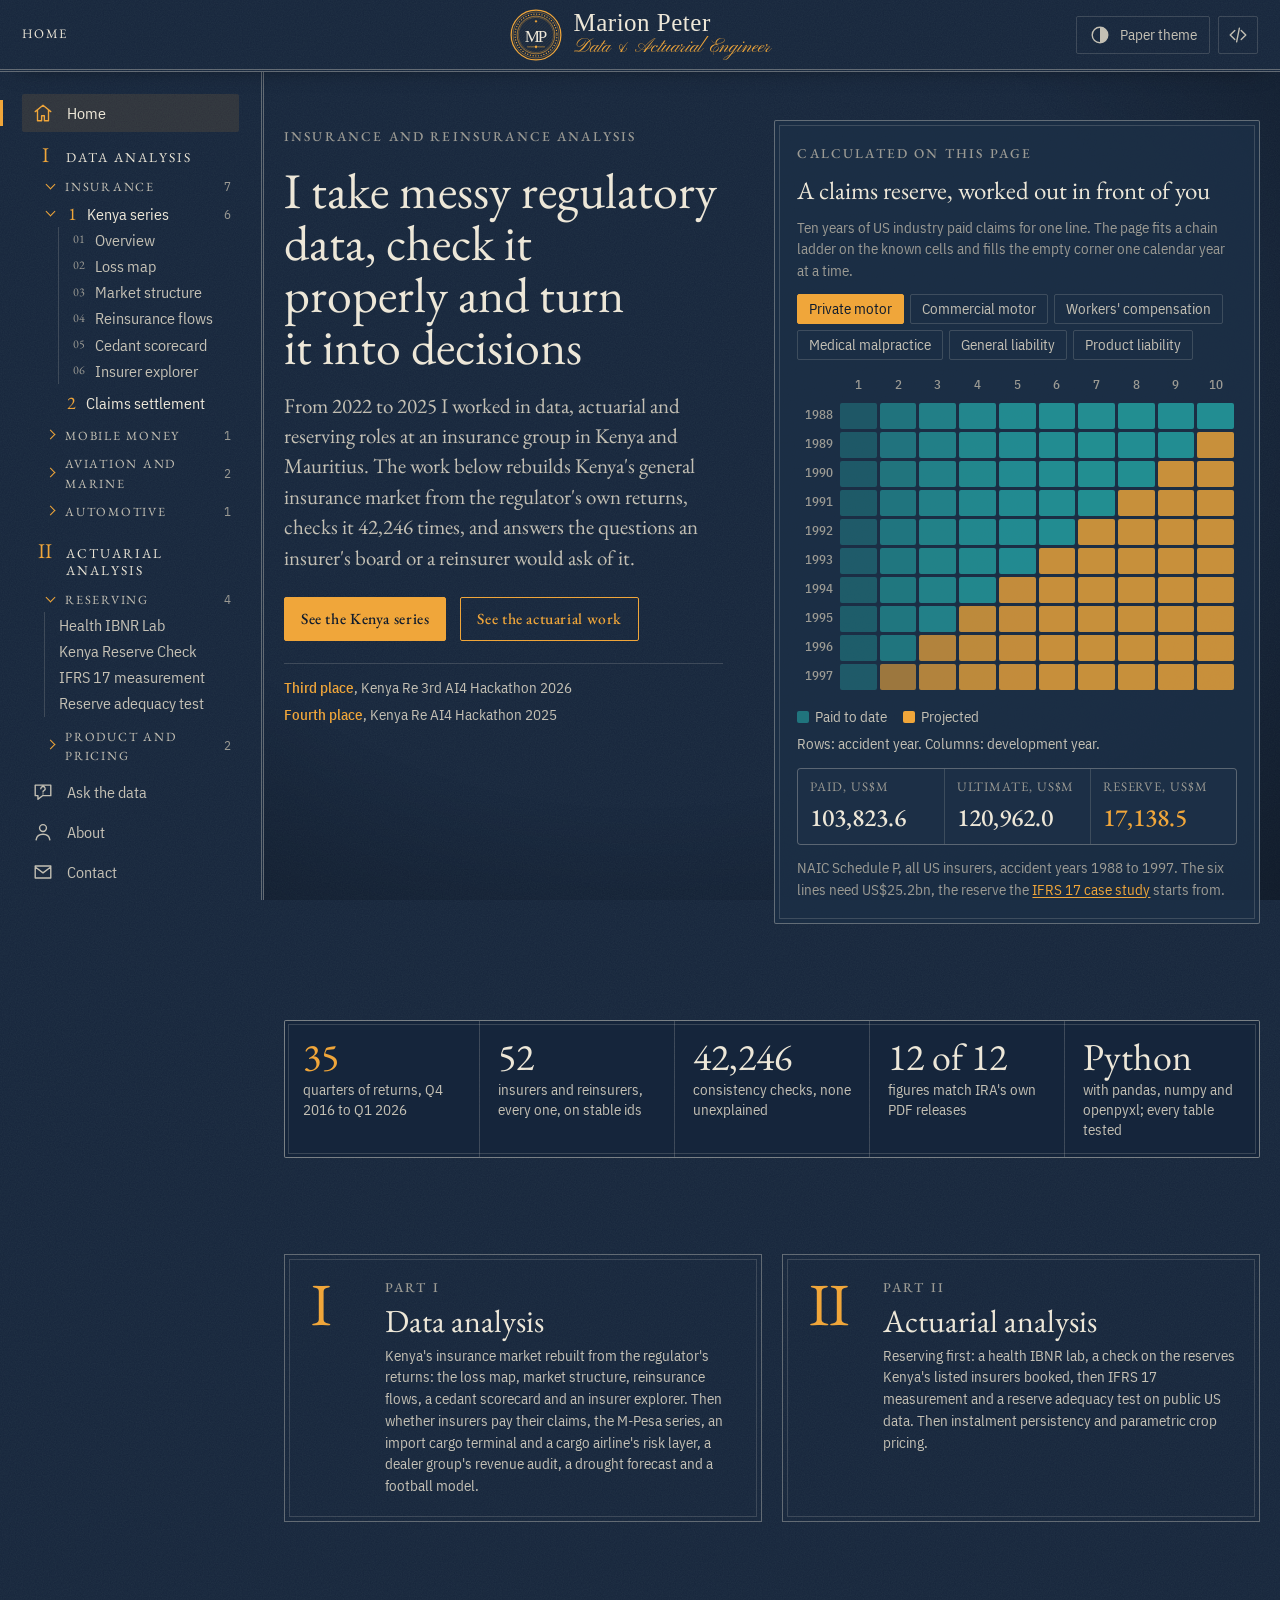
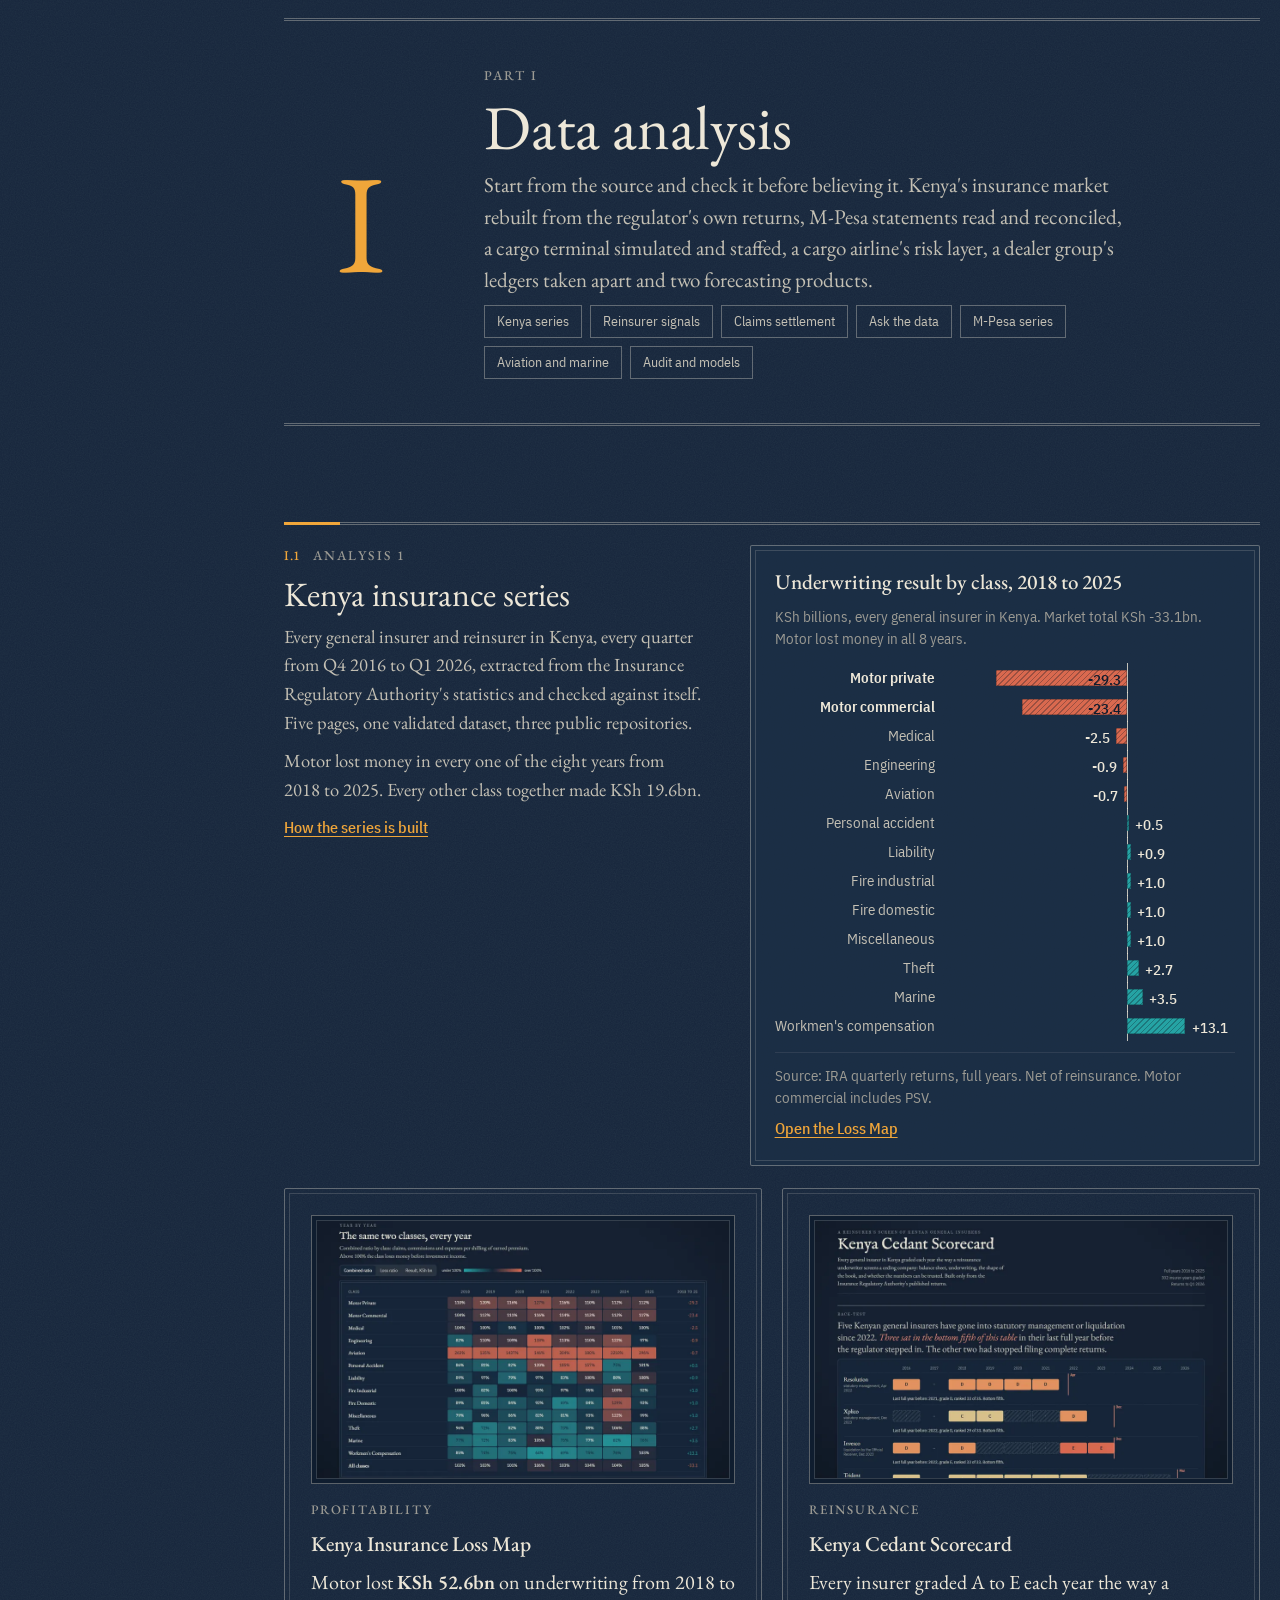
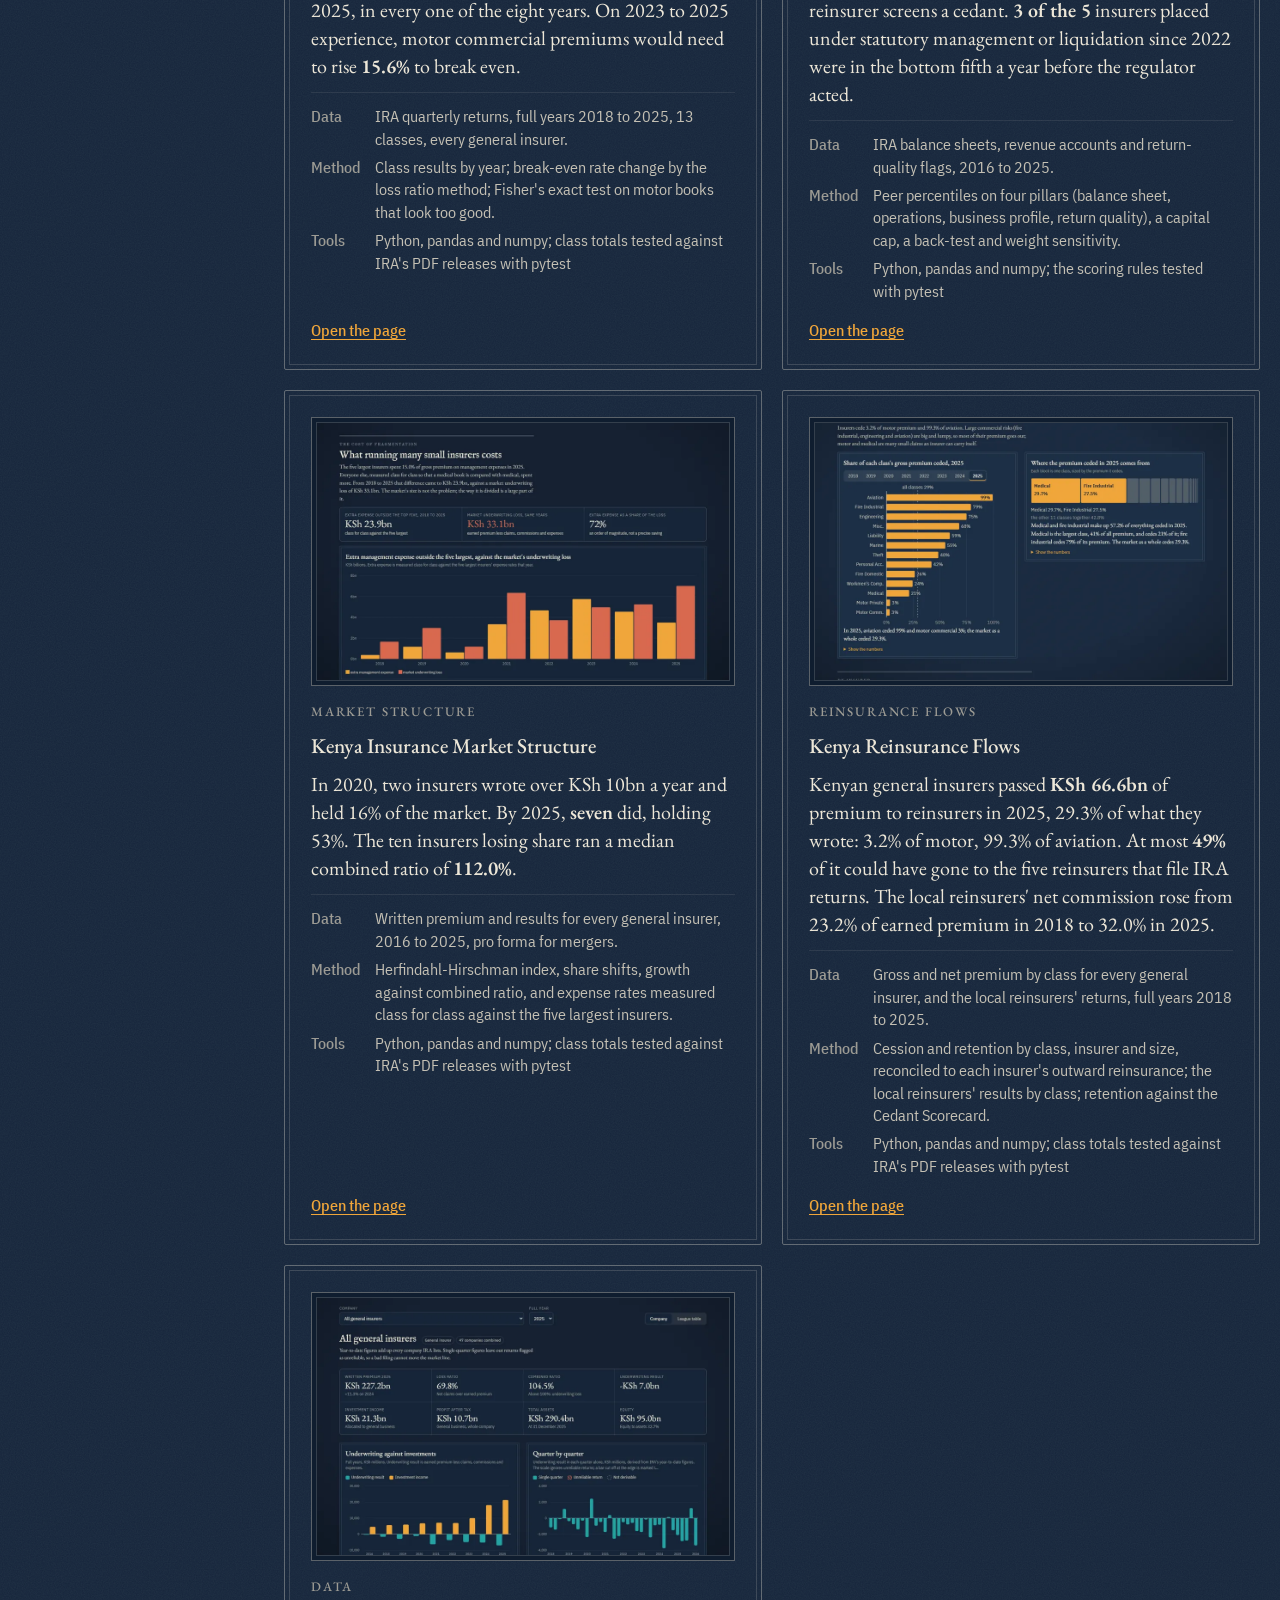
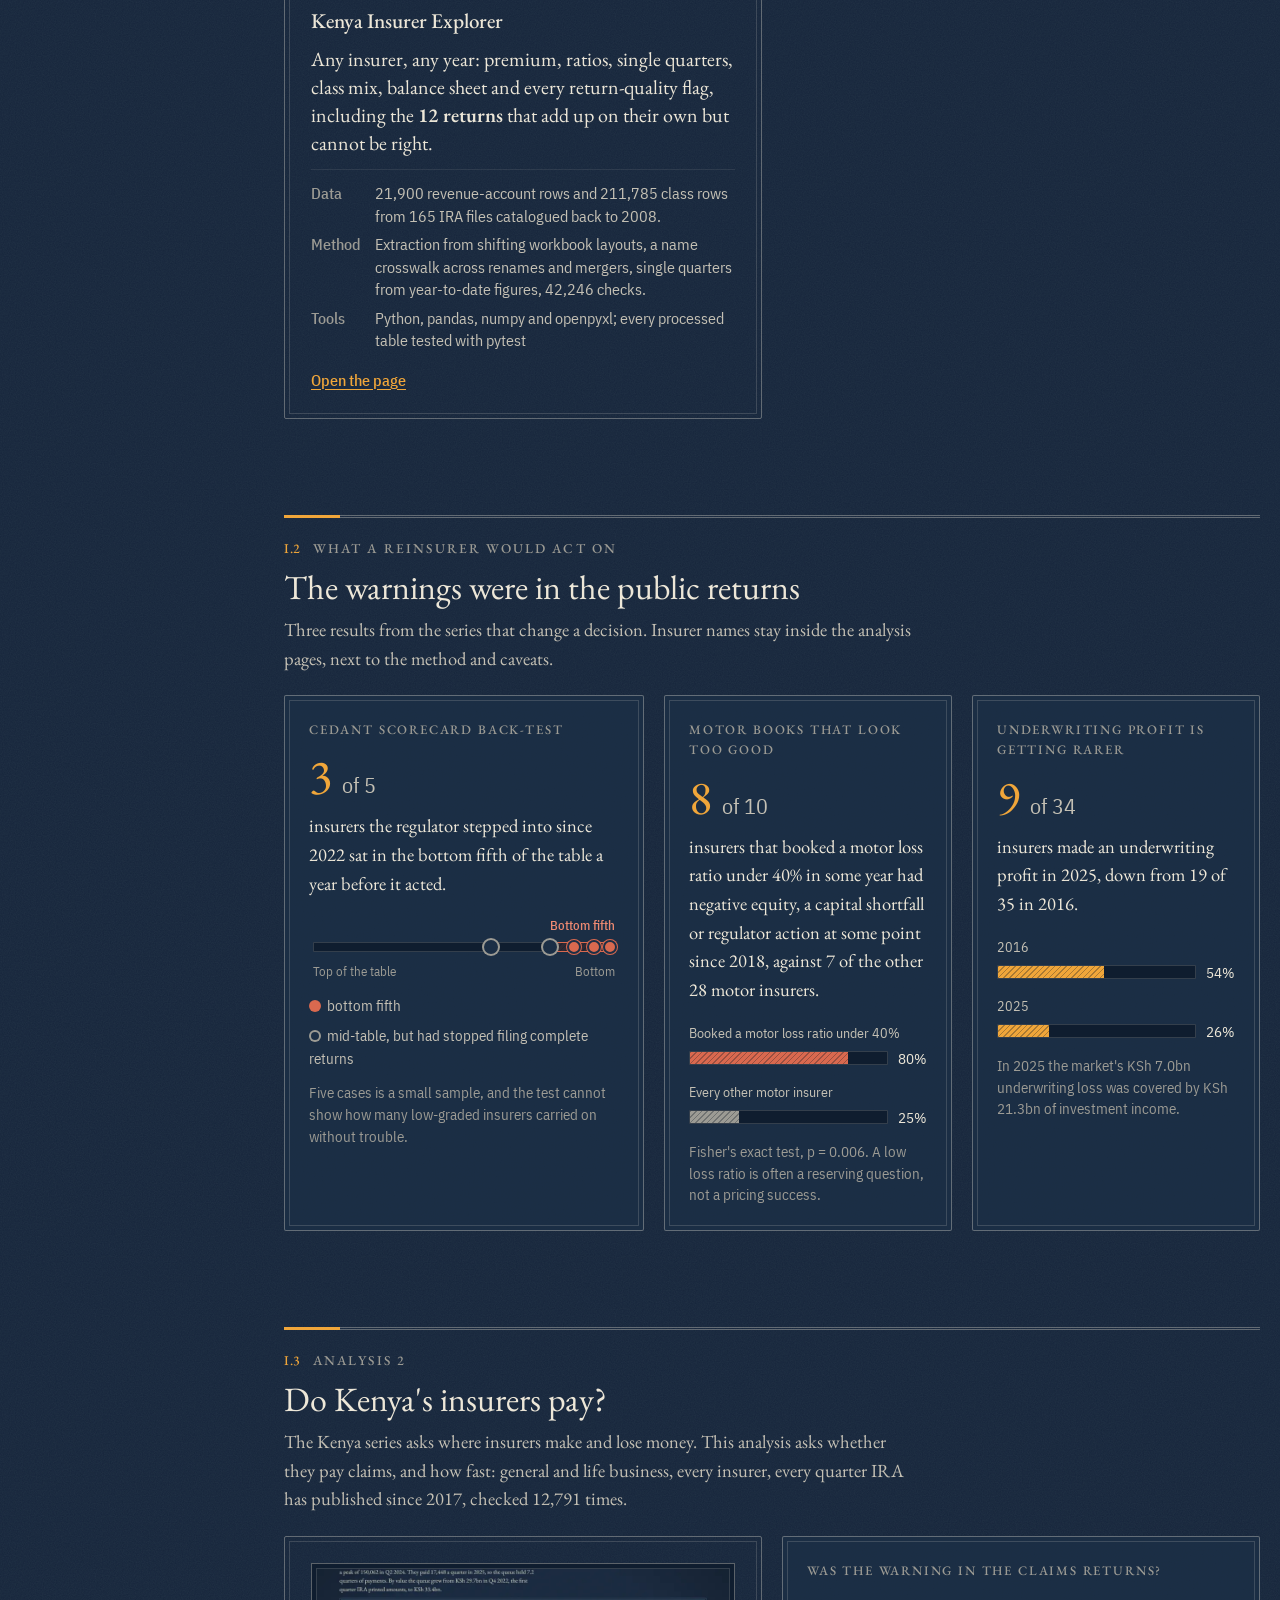
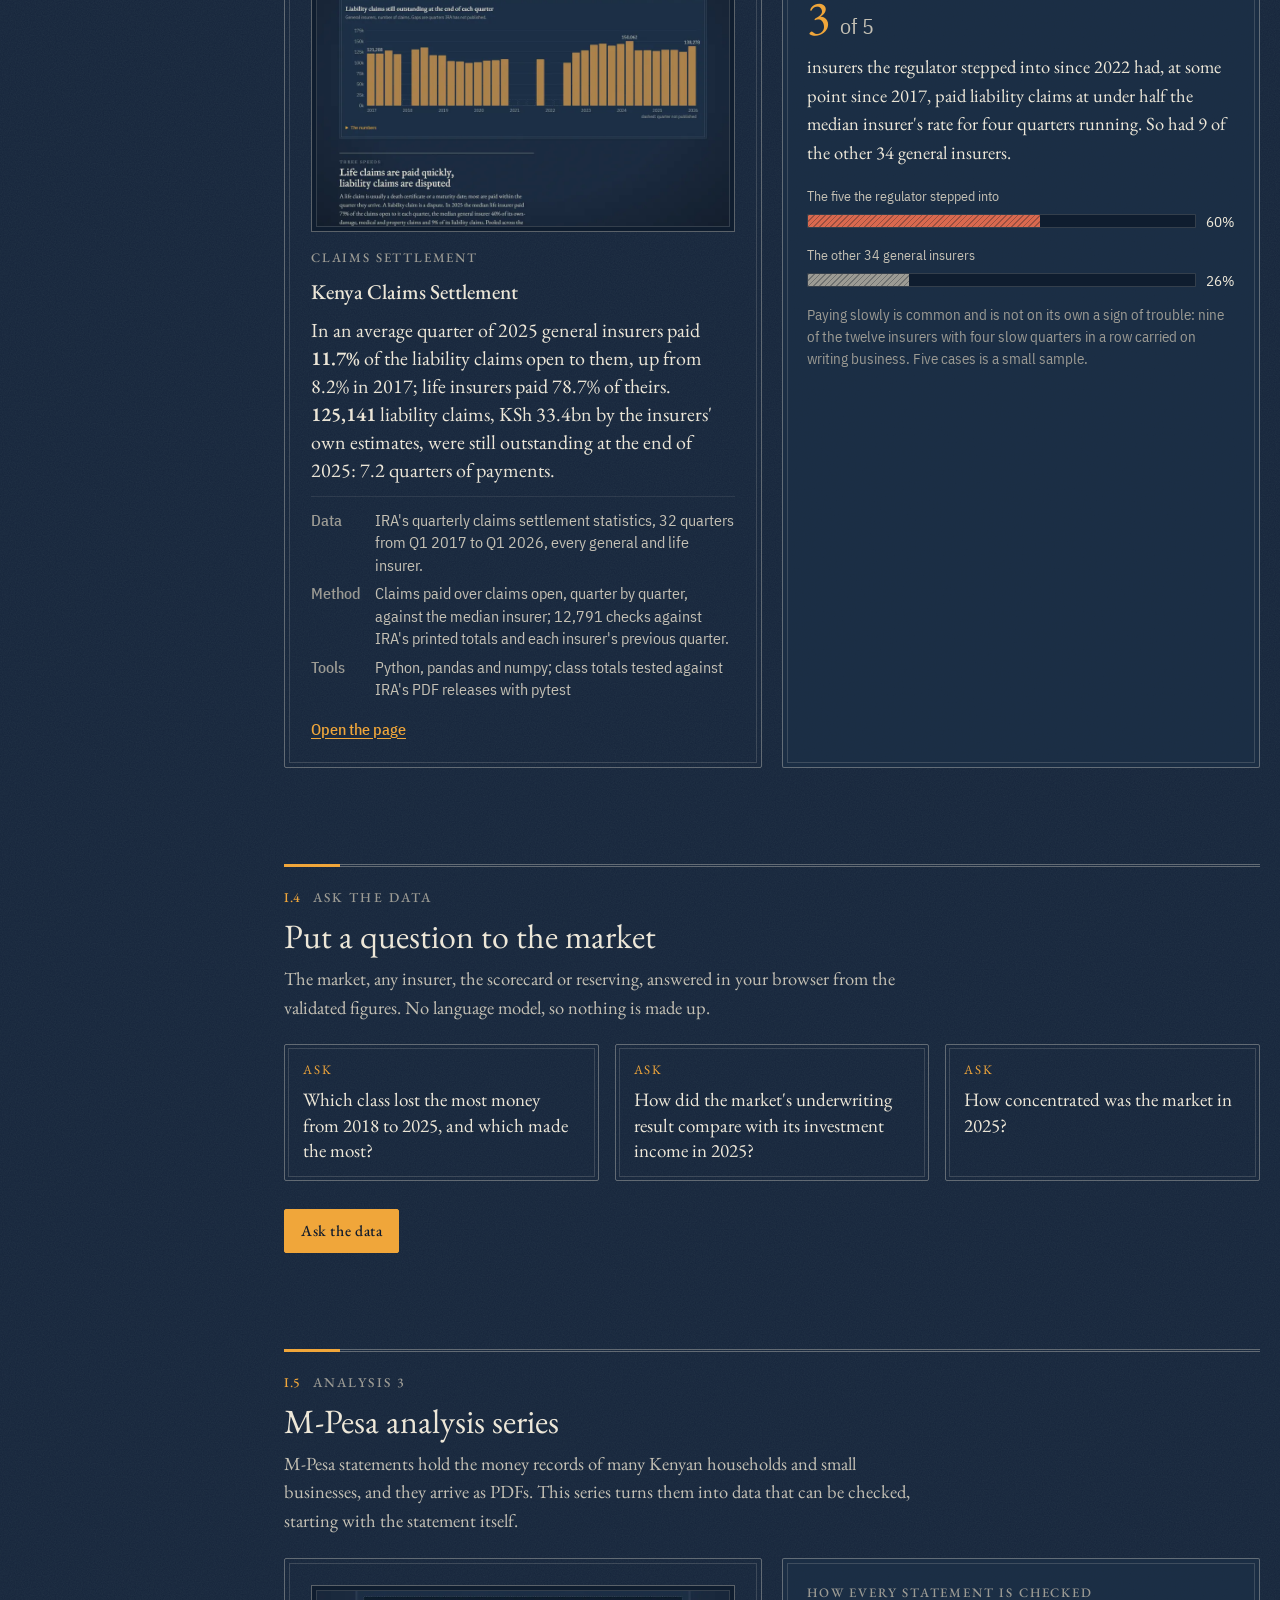
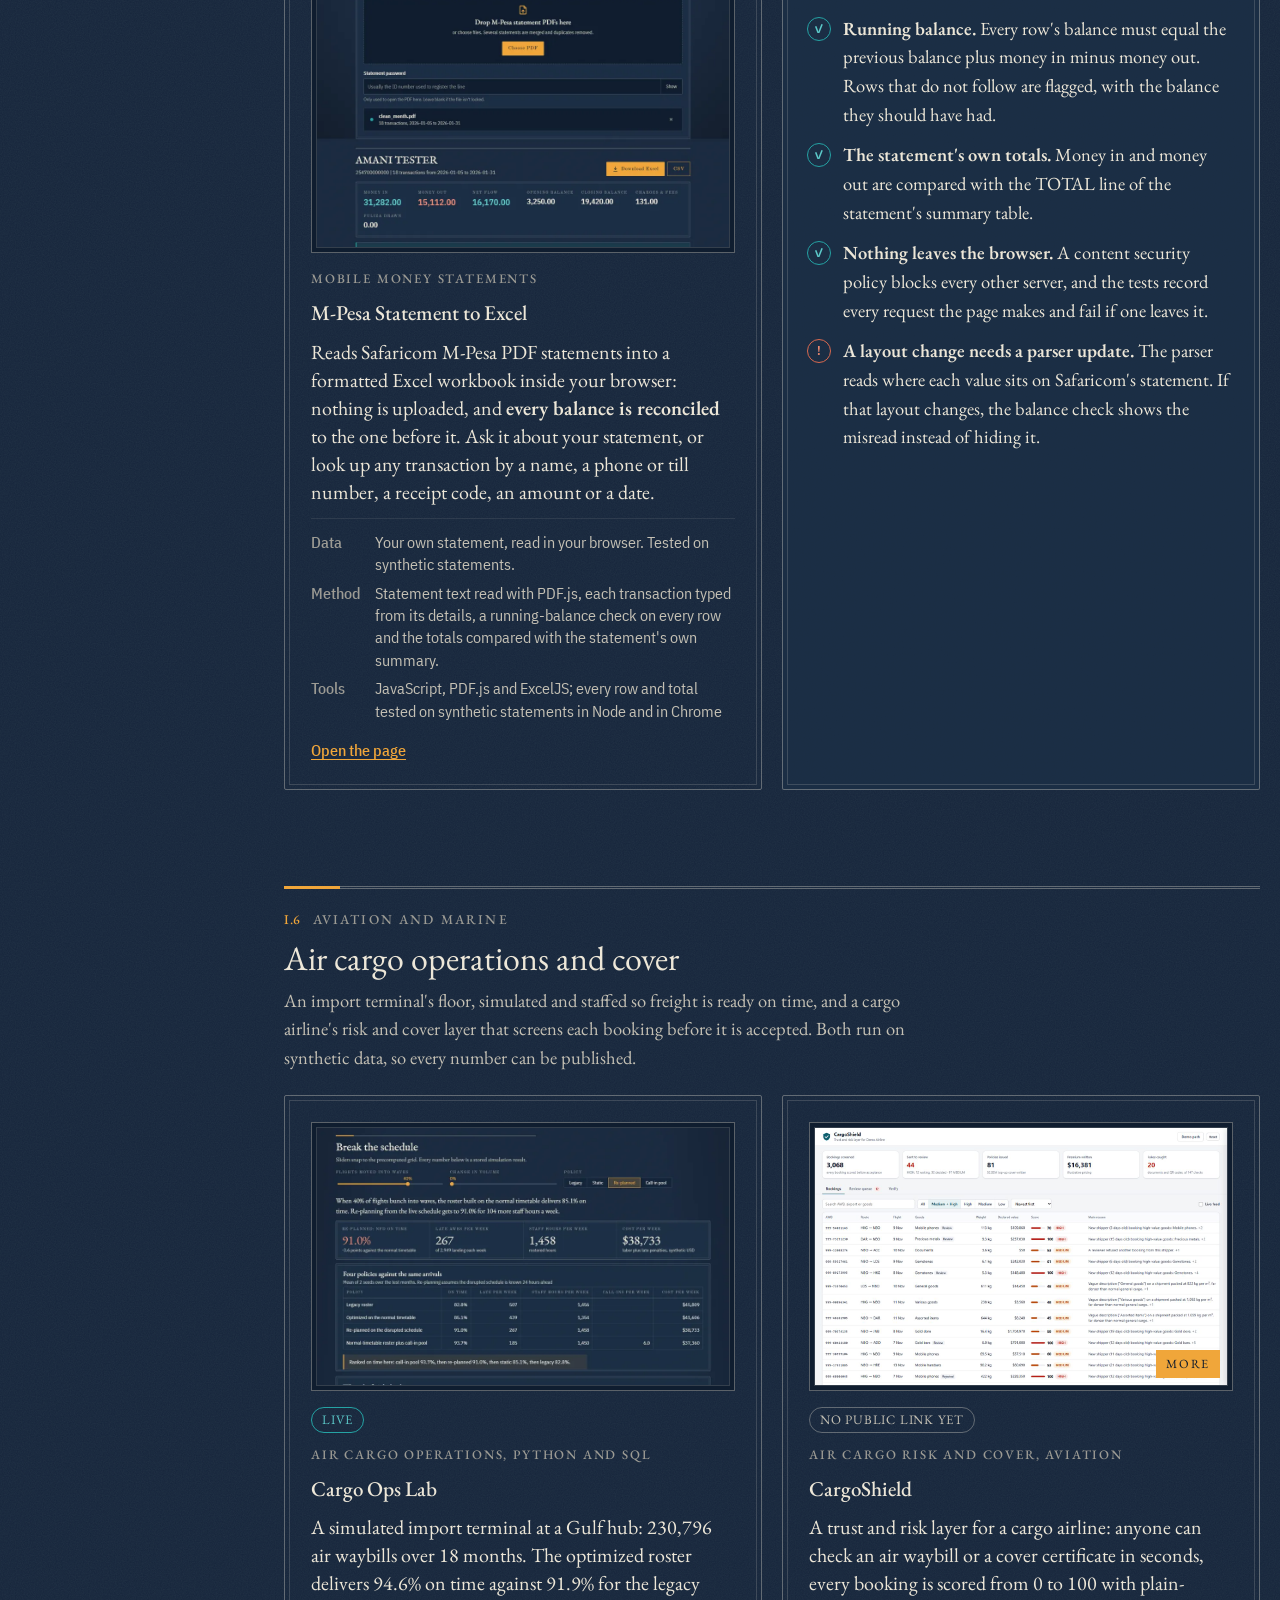
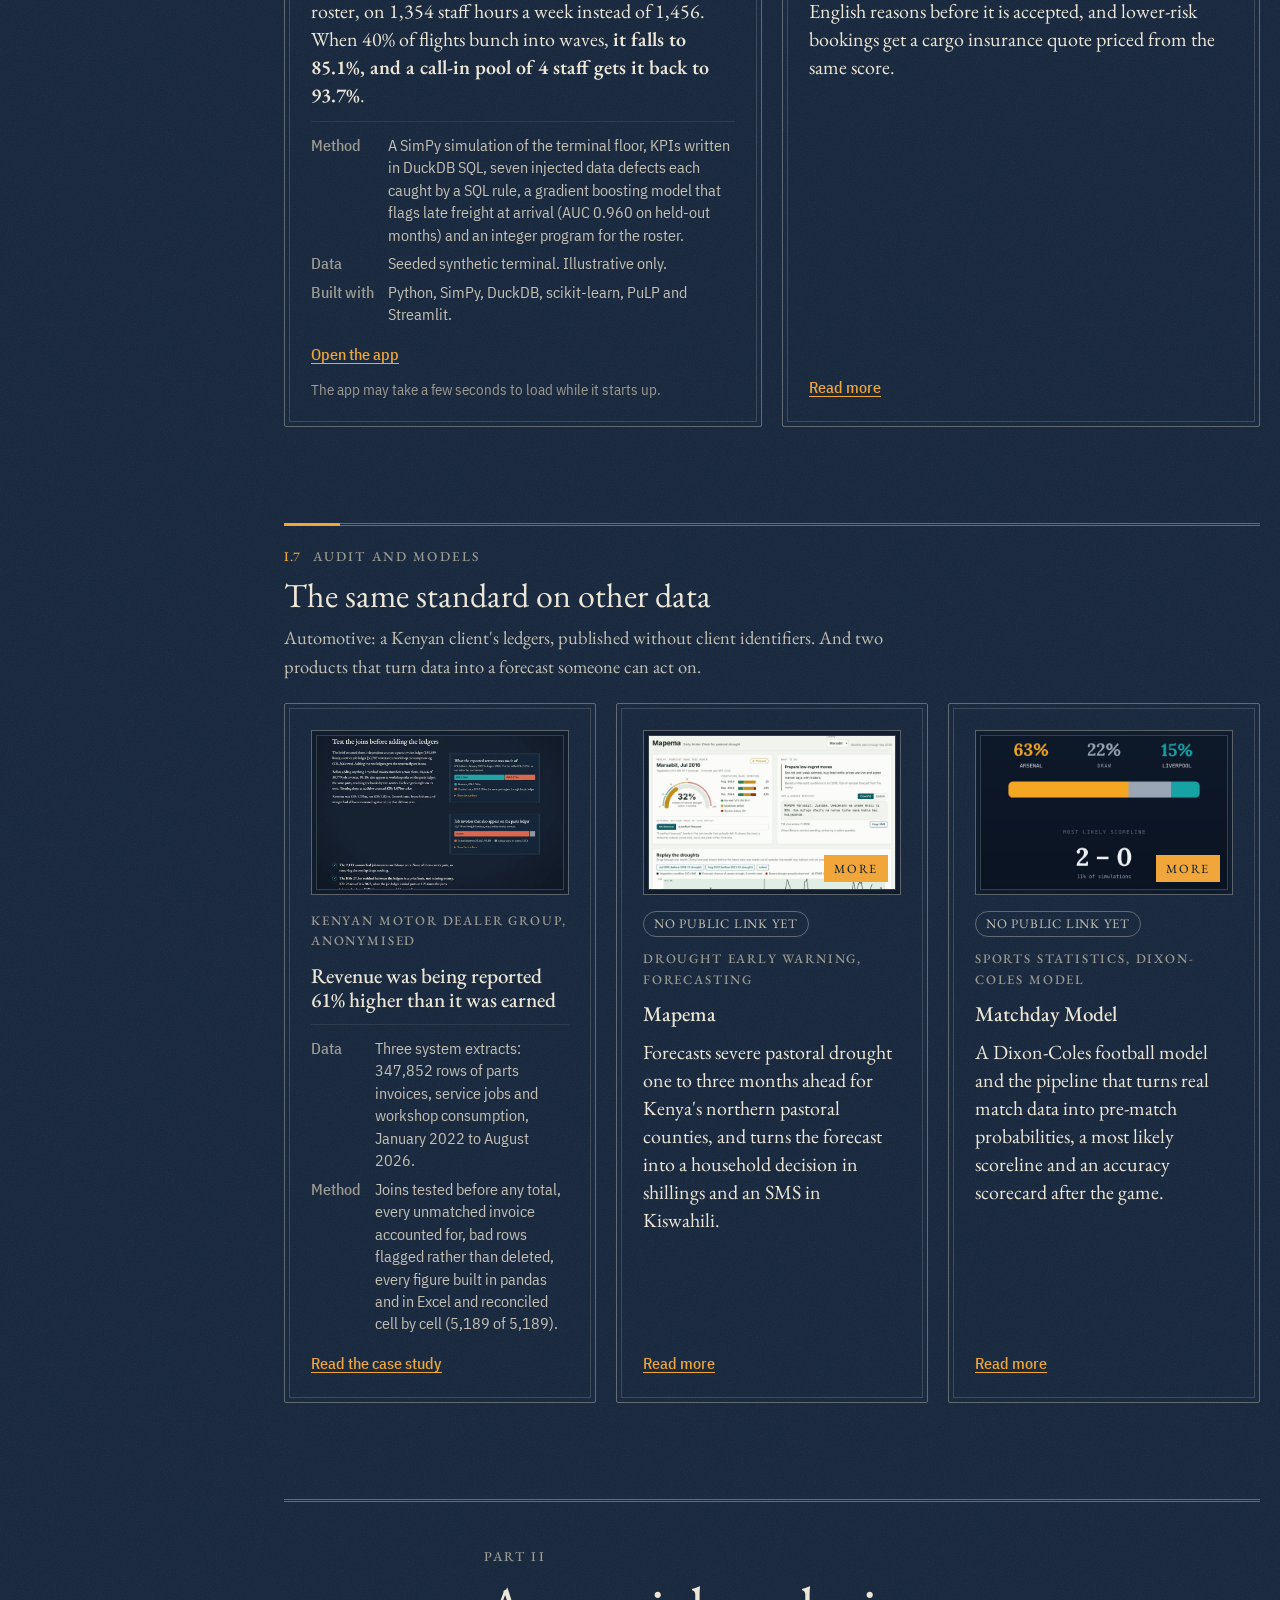
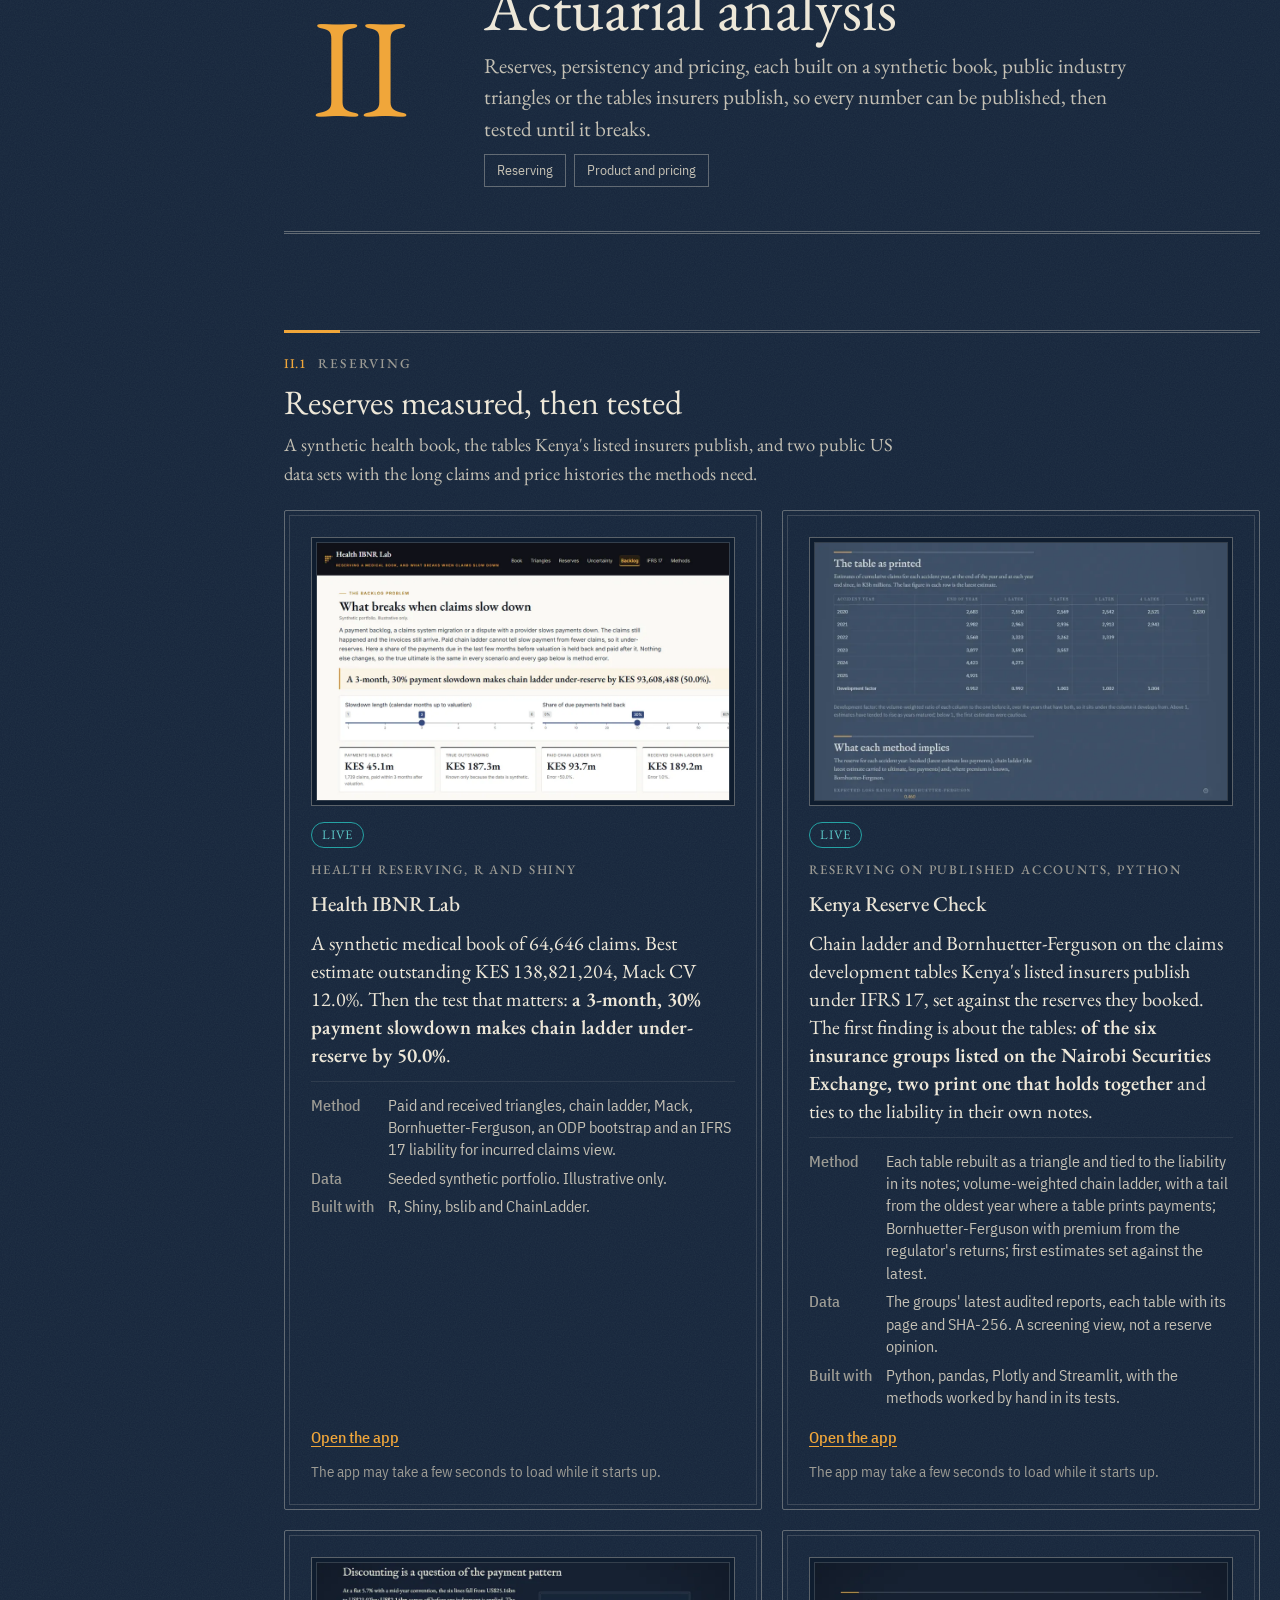
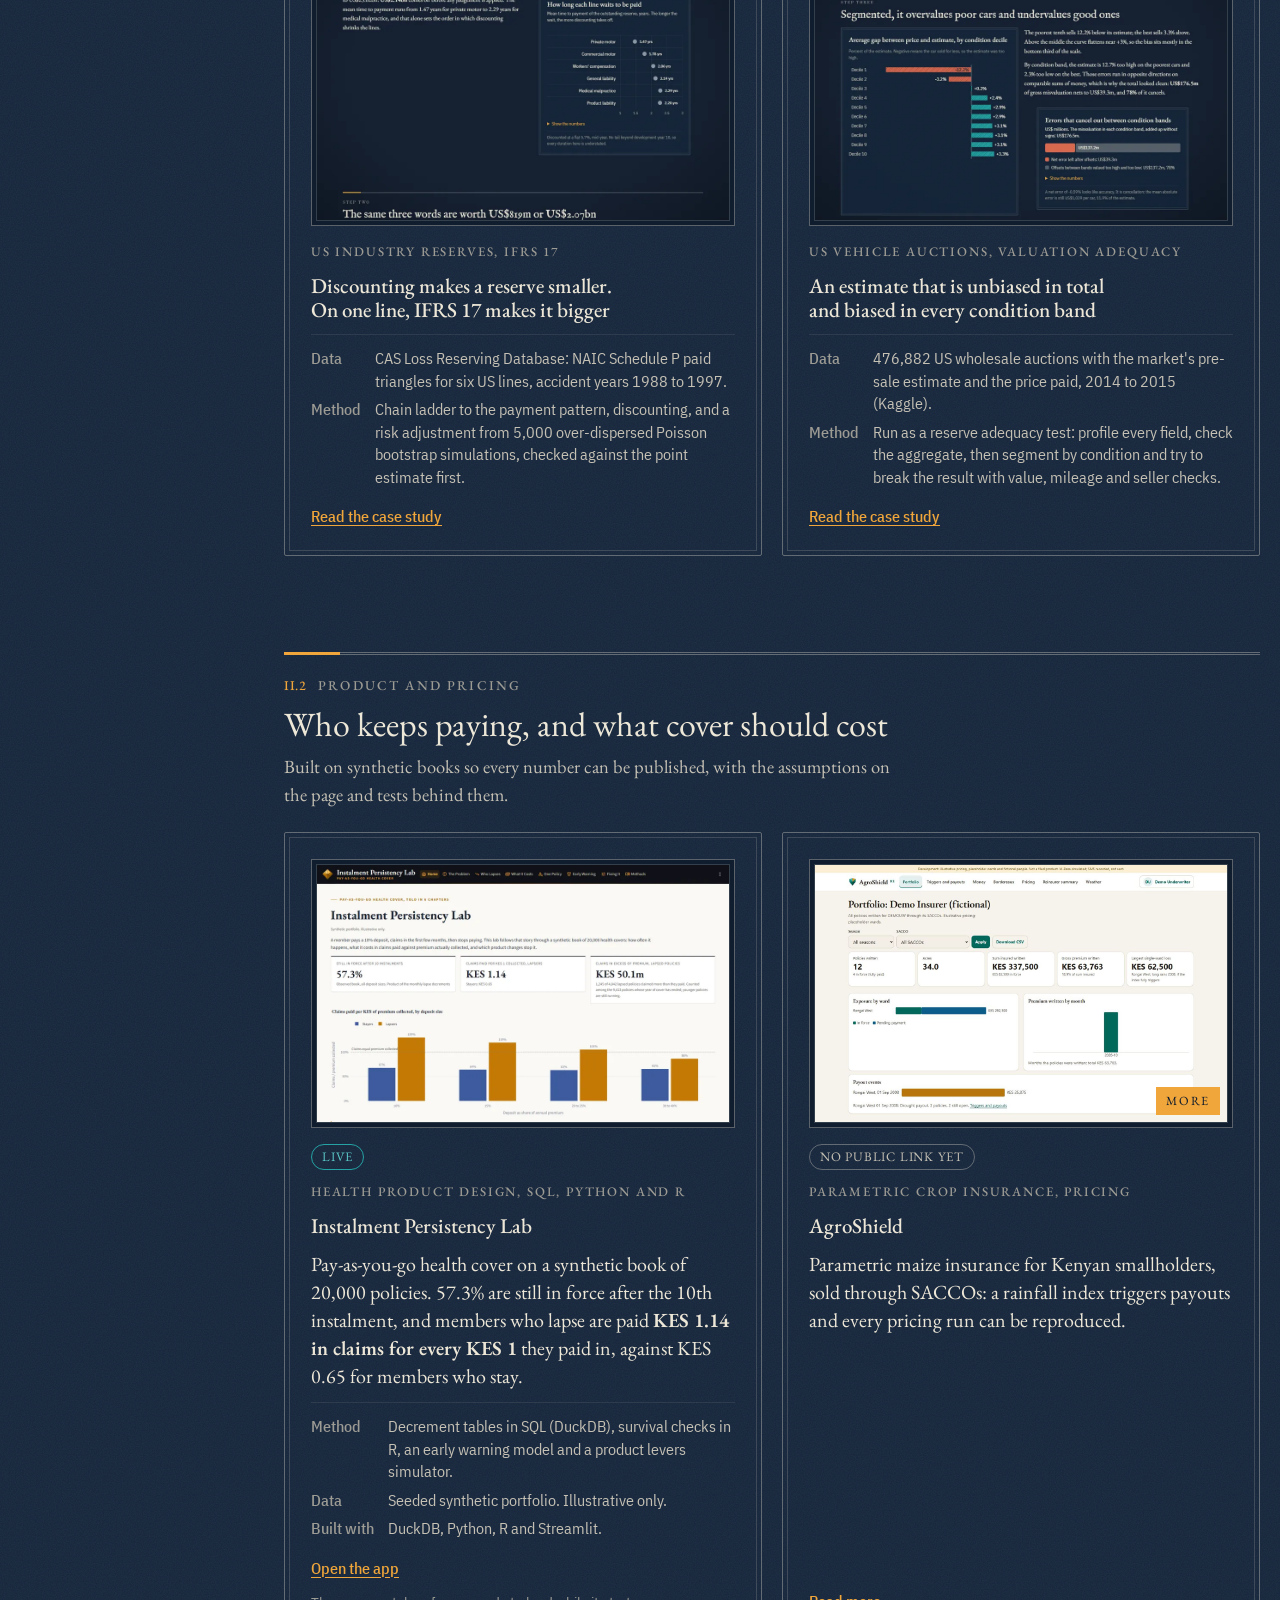
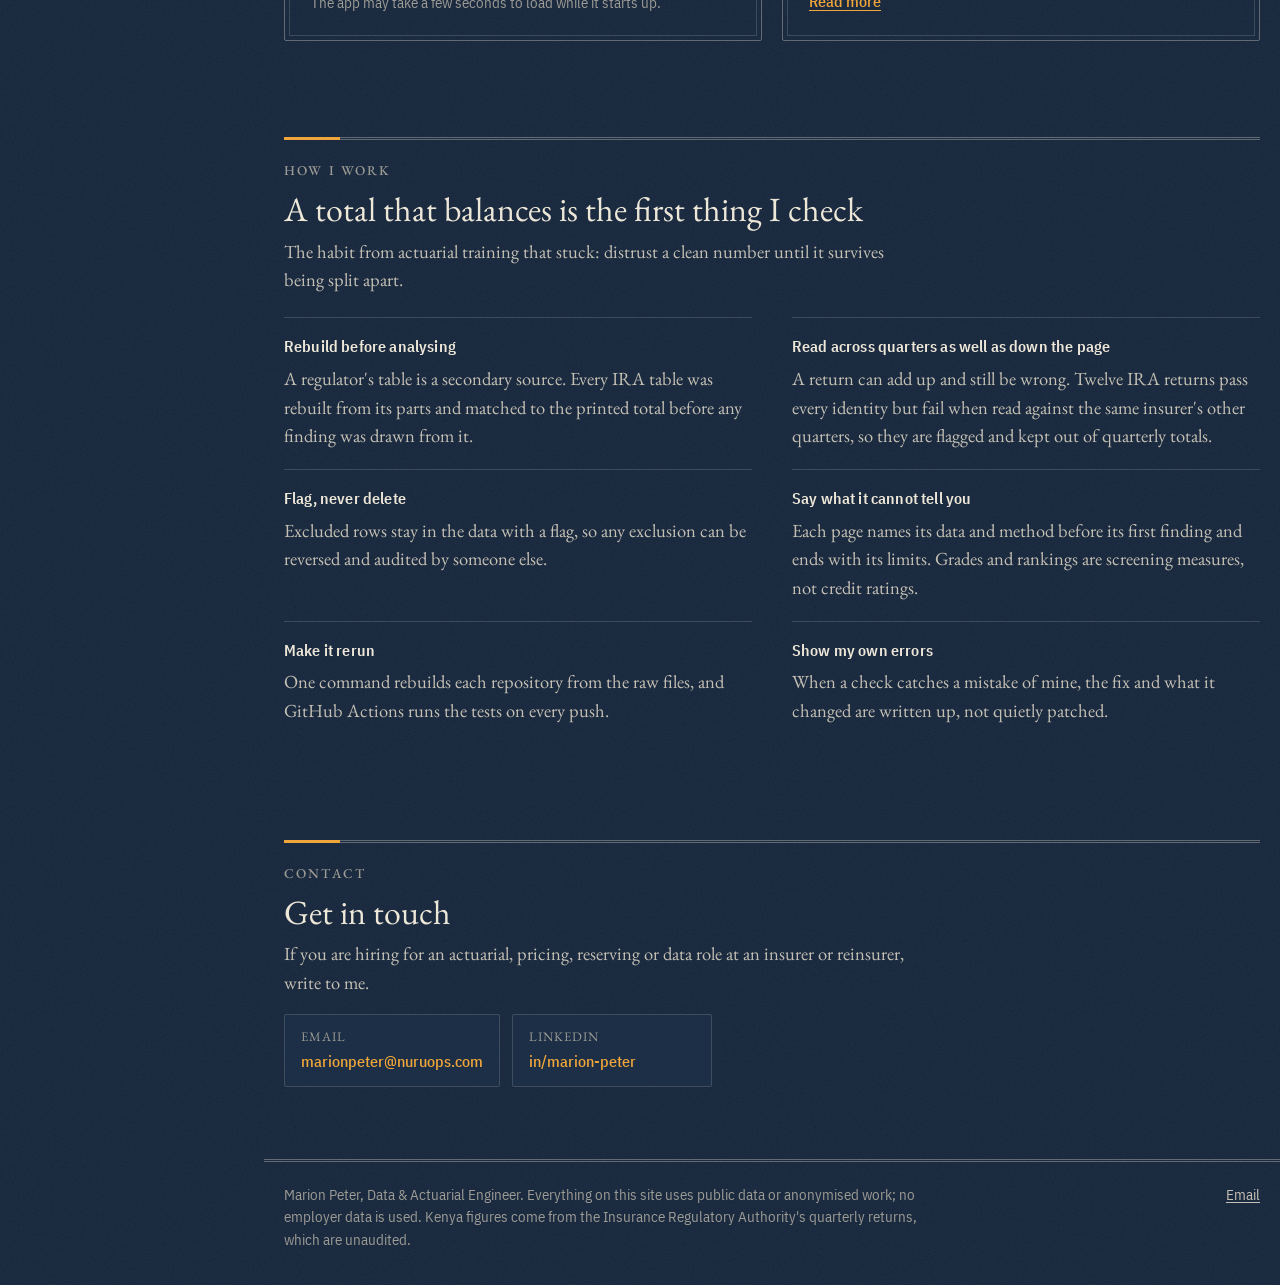
==== commit 35b44f58: "Kenya Reserve Check under Reserving; home actuarial sections match the side bar" ====
--- a/index.html
+++ b/index.html
@@ -32,7 +32,7 @@
 <body>
 <a class="skip" href="#main">Skip to content</a>
 <header class="mp-top">
-<nav class="mp-where" aria-label="You are here" data-where="{&quot;&quot;:[[&quot;Home&quot;,null]],&quot;data&quot;:[[&quot;I&quot;,&quot;Data analysis&quot;,&quot;/#data&quot;]],&quot;work&quot;:[[&quot;I&quot;,&quot;Data analysis&quot;,&quot;/#data&quot;],[&quot;Kenya series&quot;,&quot;/#work&quot;]],&quot;signals&quot;:[[&quot;I&quot;,&quot;Data analysis&quot;,&quot;/#data&quot;],[&quot;Reinsurer signals&quot;,&quot;/#signals&quot;]],&quot;claims&quot;:[[&quot;I&quot;,&quot;Data analysis&quot;,&quot;/#data&quot;],[&quot;Claims settlement&quot;,&quot;/#claims&quot;]],&quot;ask&quot;:[[&quot;I&quot;,&quot;Data analysis&quot;,&quot;/#data&quot;],[&quot;Ask the data&quot;,&quot;/#ask&quot;]],&quot;mpesa-series&quot;:[[&quot;I&quot;,&quot;Data analysis&quot;,&quot;/#data&quot;],[&quot;M-Pesa series&quot;,&quot;/#mpesa-series&quot;]],&quot;aviation&quot;:[[&quot;I&quot;,&quot;Data analysis&quot;,&quot;/#data&quot;],[&quot;Aviation and marine&quot;,&quot;/#aviation&quot;]],&quot;data-more&quot;:[[&quot;I&quot;,&quot;Data analysis&quot;,&quot;/#data&quot;],[&quot;Audit and models&quot;,&quot;/#data-more&quot;]],&quot;actuarial&quot;:[[&quot;II&quot;,&quot;Actuarial analysis&quot;,&quot;/#actuarial&quot;]],&quot;apps&quot;:[[&quot;II&quot;,&quot;Actuarial analysis&quot;,&quot;/#actuarial&quot;],[&quot;Apps and pricing&quot;,&quot;/#apps&quot;]],&quot;actuarial-cases&quot;:[[&quot;II&quot;,&quot;Actuarial analysis&quot;,&quot;/#actuarial&quot;],[&quot;Case studies&quot;,&quot;/#actuarial-cases&quot;]],&quot;method&quot;:[[&quot;How I work&quot;,&quot;/#method&quot;]],&quot;contact&quot;:[[&quot;Contact&quot;,&quot;/#contact&quot;]]}"><span class="mp-wc" aria-current="location">Home</span></nav>
+<nav class="mp-where" aria-label="You are here" data-where="{&quot;&quot;:[[&quot;Home&quot;,null]],&quot;data&quot;:[[&quot;I&quot;,&quot;Data analysis&quot;,&quot;/#data&quot;]],&quot;work&quot;:[[&quot;I&quot;,&quot;Data analysis&quot;,&quot;/#data&quot;],[&quot;Kenya series&quot;,&quot;/#work&quot;]],&quot;signals&quot;:[[&quot;I&quot;,&quot;Data analysis&quot;,&quot;/#data&quot;],[&quot;Reinsurer signals&quot;,&quot;/#signals&quot;]],&quot;claims&quot;:[[&quot;I&quot;,&quot;Data analysis&quot;,&quot;/#data&quot;],[&quot;Claims settlement&quot;,&quot;/#claims&quot;]],&quot;ask&quot;:[[&quot;I&quot;,&quot;Data analysis&quot;,&quot;/#data&quot;],[&quot;Ask the data&quot;,&quot;/#ask&quot;]],&quot;mpesa-series&quot;:[[&quot;I&quot;,&quot;Data analysis&quot;,&quot;/#data&quot;],[&quot;M-Pesa series&quot;,&quot;/#mpesa-series&quot;]],&quot;aviation&quot;:[[&quot;I&quot;,&quot;Data analysis&quot;,&quot;/#data&quot;],[&quot;Aviation and marine&quot;,&quot;/#aviation&quot;]],&quot;data-more&quot;:[[&quot;I&quot;,&quot;Data analysis&quot;,&quot;/#data&quot;],[&quot;Audit and models&quot;,&quot;/#data-more&quot;]],&quot;actuarial&quot;:[[&quot;II&quot;,&quot;Actuarial analysis&quot;,&quot;/#actuarial&quot;]],&quot;reserving&quot;:[[&quot;II&quot;,&quot;Actuarial analysis&quot;,&quot;/#actuarial&quot;],[&quot;Reserving&quot;,&quot;/#reserving&quot;]],&quot;pricing&quot;:[[&quot;II&quot;,&quot;Actuarial analysis&quot;,&quot;/#actuarial&quot;],[&quot;Product and pricing&quot;,&quot;/#pricing&quot;]],&quot;method&quot;:[[&quot;How I work&quot;,&quot;/#method&quot;]],&quot;contact&quot;:[[&quot;Contact&quot;,&quot;/#contact&quot;]]}"><span class="mp-wc" aria-current="location">Home</span></nav>
 <a class="mp-brand" href="/"><svg class="mp-seal" viewBox="0 0 64 64" aria-hidden="true" focusable="false">
 <defs><pattern id="mp-hatch" width="2.6" height="2.6" patternUnits="userSpaceOnUse" patternTransform="rotate(45)"><path d="M0 0v2.6" stroke="currentColor" stroke-width=".55"/></pattern></defs>
 <circle cx="32" cy="32" r="30.6" fill="none" stroke="currentColor" stroke-width="1.5"/>
@@ -47,7 +47,7 @@
 </svg><span class="mp-who"><b class="mp-nm">Marion Peter</b><span class="mp-role">Data &amp; Actuarial Engineer</span></span></a>
 <div class="mp-tools"><button class="mp-theme" type="button" hidden><svg class="mp-ic" viewBox="0 0 24 24" width="22" height="22" aria-hidden="true" focusable="false" fill="none" stroke="currentColor" stroke-width="1.5" stroke-linecap="round" stroke-linejoin="round"><path d="M12 3.5a8.5 8.5 0 1 0 0 17 8.5 8.5 0 0 0 0-17z"/><path d="M12 3.5a8.5 8.5 0 0 1 0 17z" fill="currentColor" stroke="none"/></svg><span class="mp-l">Paper theme</span></button><a class="mp-gh" href="https://github.com/maidenpeter" aria-label="GitHub" title="GitHub"><svg class="mp-ic" viewBox="0 0 24 24" width="22" height="22" aria-hidden="true" focusable="false" fill="none" stroke="currentColor" stroke-width="1.5" stroke-linecap="round" stroke-linejoin="round"><path d="M8.5 7 3.5 12l5 5M15.5 7l5 5-5 5M13.5 4.5l-3 15"/></svg><span class="mp-l">GitHub</span></a></div>
 </header>
-<div class="mp-side"><nav class="mp-nav" aria-label="Main"><a class="mp-back" href="/" hidden data-home><svg class="mp-ic" viewBox="0 0 24 24" width="22" height="22" aria-hidden="true" focusable="false" fill="none" stroke="currentColor" stroke-width="1.5" stroke-linecap="round" stroke-linejoin="round"><path d="M19.5 12h-15M10.5 6l-6 6 6 6"/></svg><span class="mp-l">Back</span><span class="mp-s">Back</span></a><a href="/" aria-current="page" data-spy=""><svg class="mp-ic" viewBox="0 0 24 24" width="22" height="22" aria-hidden="true" focusable="false" fill="none" stroke="currentColor" stroke-width="1.5" stroke-linecap="round" stroke-linejoin="round"><path d="M3.5 10.5 12 3.5l8.5 7M6 9v11.5h4.5V15h3v5.5H18V9"/></svg><span class="mp-l">Home</span><span class="mp-s">Home</span></a><div class="mp-ch"><button class="mp-ch-btn" type="button" popovertarget="mp-ch-data" data-spy="data work signals claims ask mpesa-series aviation data-more"><svg class="mp-ic" viewBox="0 0 24 24" width="22" height="22" aria-hidden="true" focusable="false" fill="none" stroke="currentColor" stroke-width="1.5" stroke-linecap="round" stroke-linejoin="round"><path d="M3.5 20.5h17M7 17v-5M12 17V6.5M17 17V9.5"/></svg><span class="mp-s">Data</span></button><div class="mp-items" id="mp-ch-data" popover aria-label="Data analysis"><a class="mp-ch-link" href="/#data" data-spy="data work signals claims ask mpesa-series aviation data-more"><span class="mp-num">I</span><span class="mp-ch-t">Data analysis</span><span class="mp-ch-line">Insurance, mobile money, air cargo and automotive data, checked before it is believed</span></a><details class="mp-grp" open><summary class="mp-grp-t">Insurance<span class="mp-grp-n">7</span></summary><div class="mp-grp-in"><details class="mp-grp mp-an" open><summary class="mp-grp-t"><span class="mp-an-n">1</span>Kenya series<span class="mp-grp-n">6</span></summary><div class="mp-grp-in"><a class="mp-it" href="/kenya-insurance/"><span class="mp-it-n">01</span>Overview</a><a class="mp-it" href="/ira-kenya-insurance/page/kenya-insurance-loss-map.html"><span class="mp-it-n">02</span>Loss map</a><a class="mp-it" href="/ira-kenya-insurance/page/kenya-insurance-market-structure.html"><span class="mp-it-n">03</span>Market structure</a><a class="mp-it" href="/ira-kenya-insurance/page/kenya-insurance-reinsurance-flows.html"><span class="mp-it-n">04</span>Reinsurance flows</a><a class="mp-it" href="/ira-kenya-reinsurance/page/kenya-cedant-scorecard.html"><span class="mp-it-n">05</span>Cedant scorecard</a><a class="mp-it" href="/ira-kenya-data/explorer/kenya-insurer-explorer.html"><span class="mp-it-n">06</span>Insurer explorer</a></div></details><a class="mp-it mp-an-link" href="/ira-kenya-insurance/page/kenya-claims-settlement.html"><span class="mp-an-n">2</span>Claims settlement</a></div></details><details class="mp-grp"><summary class="mp-grp-t">Mobile money<span class="mp-grp-n">1</span></summary><div class="mp-grp-in"><details class="mp-grp mp-an" open><summary class="mp-grp-t"><span class="mp-an-n">3</span>M-Pesa series<span class="mp-grp-n">1</span></summary><div class="mp-grp-in"><a class="mp-it" href="/mpesa-statement-to-excel/"><span class="mp-it-n">01</span>Statement to Excel</a></div></details></div></details><details class="mp-grp"><summary class="mp-grp-t">Aviation and marine<span class="mp-grp-n">2</span></summary><div class="mp-grp-in"><a class="mp-it" href="/#cargo-ops">Cargo Ops Lab</a><a class="mp-it" href="/#cargoshield">CargoShield</a></div></details><details class="mp-grp"><summary class="mp-grp-t">Automotive<span class="mp-grp-n">1</span></summary><div class="mp-grp-in"><a class="mp-it" href="/work/dealer-revenue/">Dealer revenue audit</a></div></details></div></div><div class="mp-ch"><button class="mp-ch-btn" type="button" popovertarget="mp-ch-actuarial" data-spy="actuarial apps actuarial-cases"><svg class="mp-ic" viewBox="0 0 24 24" width="22" height="22" aria-hidden="true" focusable="false" fill="none" stroke="currentColor" stroke-width="1.5" stroke-linecap="round" stroke-linejoin="round"><path d="M4 4h4.5v4.5H4zM9.75 4h4.5v4.5h-4.5zM15.5 4H20v4.5h-4.5zM4 9.75h4.5v4.5H4zM9.75 9.75h4.5v4.5h-4.5zM4 15.5h4.5V20H4z"/></svg><span class="mp-s">Actuarial</span></button><div class="mp-items" id="mp-ch-actuarial" popover aria-label="Actuarial analysis"><a class="mp-ch-link" href="/#actuarial" data-spy="actuarial apps actuarial-cases"><span class="mp-num">II</span><span class="mp-ch-t">Actuarial analysis</span><span class="mp-ch-line">Reserving, IFRS 17 and pricing</span></a><details class="mp-grp" open><summary class="mp-grp-t">Reserving<span class="mp-grp-n">3</span></summary><div class="mp-grp-in"><a class="mp-it" href="/#hil">Health IBNR Lab</a><a class="mp-it" href="/work/ifrs17-measurement/">IFRS 17 measurement</a><a class="mp-it" href="/work/valuation-adequacy/">Reserve adequacy test</a></div></details><details class="mp-grp"><summary class="mp-grp-t">Product and pricing<span class="mp-grp-n">2</span></summary><div class="mp-grp-in"><a class="mp-it" href="/#ipl">Persistency Lab</a><a class="mp-it" href="/#agroshield">AgroShield pricing</a></div></details></div></div><a href="/ask/" data-spy=""><svg class="mp-ic" viewBox="0 0 24 24" width="22" height="22" aria-hidden="true" focusable="false" fill="none" stroke="currentColor" stroke-width="1.5" stroke-linecap="round" stroke-linejoin="round"><path d="M3.5 4.5h17v11.5h-9l-5 4v-4h-3zM9.6 8.4a2.4 2.4 0 1 1 3.4 2.2c-.6.3-1 .8-1 1.5M12 14v.1"/></svg><span class="mp-l">Ask the data</span><span class="mp-s">Ask</span></a><a href="/about/" data-spy="method"><svg class="mp-ic" viewBox="0 0 24 24" width="22" height="22" aria-hidden="true" focusable="false" fill="none" stroke="currentColor" stroke-width="1.5" stroke-linecap="round" stroke-linejoin="round"><path d="M12 11.5a3.75 3.75 0 1 0 0-7.5 3.75 3.75 0 0 0 0 7.5zM4.5 20.5c.6-3.9 3.6-6 7.5-6s6.9 2.1 7.5 6"/></svg><span class="mp-l">About</span><span class="mp-s">About</span></a><a href="/#contact" data-spy="contact"><svg class="mp-ic" viewBox="0 0 24 24" width="22" height="22" aria-hidden="true" focusable="false" fill="none" stroke="currentColor" stroke-width="1.5" stroke-linecap="round" stroke-linejoin="round"><path d="M3.5 5.5h17v13h-17zM3.5 6.5l8.5 6.5 8.5-6.5"/></svg><span class="mp-l">Contact</span><span class="mp-s">Contact</span></a></nav></div>
+<div class="mp-side"><nav class="mp-nav" aria-label="Main"><a class="mp-back" href="/" hidden data-home><svg class="mp-ic" viewBox="0 0 24 24" width="22" height="22" aria-hidden="true" focusable="false" fill="none" stroke="currentColor" stroke-width="1.5" stroke-linecap="round" stroke-linejoin="round"><path d="M19.5 12h-15M10.5 6l-6 6 6 6"/></svg><span class="mp-l">Back</span><span class="mp-s">Back</span></a><a href="/" aria-current="page" data-spy=""><svg class="mp-ic" viewBox="0 0 24 24" width="22" height="22" aria-hidden="true" focusable="false" fill="none" stroke="currentColor" stroke-width="1.5" stroke-linecap="round" stroke-linejoin="round"><path d="M3.5 10.5 12 3.5l8.5 7M6 9v11.5h4.5V15h3v5.5H18V9"/></svg><span class="mp-l">Home</span><span class="mp-s">Home</span></a><div class="mp-ch"><button class="mp-ch-btn" type="button" popovertarget="mp-ch-data" data-spy="data work signals claims ask mpesa-series aviation data-more"><svg class="mp-ic" viewBox="0 0 24 24" width="22" height="22" aria-hidden="true" focusable="false" fill="none" stroke="currentColor" stroke-width="1.5" stroke-linecap="round" stroke-linejoin="round"><path d="M3.5 20.5h17M7 17v-5M12 17V6.5M17 17V9.5"/></svg><span class="mp-s">Data</span></button><div class="mp-items" id="mp-ch-data" popover aria-label="Data analysis"><a class="mp-ch-link" href="/#data" data-spy="data work signals claims ask mpesa-series aviation data-more"><span class="mp-num">I</span><span class="mp-ch-t">Data analysis</span><span class="mp-ch-line">Insurance, mobile money, air cargo and automotive data, checked before it is believed</span></a><details class="mp-grp" open><summary class="mp-grp-t">Insurance<span class="mp-grp-n">7</span></summary><div class="mp-grp-in"><details class="mp-grp mp-an" open><summary class="mp-grp-t"><span class="mp-an-n">1</span>Kenya series<span class="mp-grp-n">6</span></summary><div class="mp-grp-in"><a class="mp-it" href="/kenya-insurance/"><span class="mp-it-n">01</span>Overview</a><a class="mp-it" href="/ira-kenya-insurance/page/kenya-insurance-loss-map.html"><span class="mp-it-n">02</span>Loss map</a><a class="mp-it" href="/ira-kenya-insurance/page/kenya-insurance-market-structure.html"><span class="mp-it-n">03</span>Market structure</a><a class="mp-it" href="/ira-kenya-insurance/page/kenya-insurance-reinsurance-flows.html"><span class="mp-it-n">04</span>Reinsurance flows</a><a class="mp-it" href="/ira-kenya-reinsurance/page/kenya-cedant-scorecard.html"><span class="mp-it-n">05</span>Cedant scorecard</a><a class="mp-it" href="/ira-kenya-data/explorer/kenya-insurer-explorer.html"><span class="mp-it-n">06</span>Insurer explorer</a></div></details><a class="mp-it mp-an-link" href="/ira-kenya-insurance/page/kenya-claims-settlement.html"><span class="mp-an-n">2</span>Claims settlement</a></div></details><details class="mp-grp"><summary class="mp-grp-t">Mobile money<span class="mp-grp-n">1</span></summary><div class="mp-grp-in"><details class="mp-grp mp-an" open><summary class="mp-grp-t"><span class="mp-an-n">3</span>M-Pesa series<span class="mp-grp-n">1</span></summary><div class="mp-grp-in"><a class="mp-it" href="/mpesa-statement-to-excel/"><span class="mp-it-n">01</span>Statement to Excel</a></div></details></div></details><details class="mp-grp"><summary class="mp-grp-t">Aviation and marine<span class="mp-grp-n">2</span></summary><div class="mp-grp-in"><a class="mp-it" href="/#cargo-ops">Cargo Ops Lab</a><a class="mp-it" href="/#cargoshield">CargoShield</a></div></details><details class="mp-grp"><summary class="mp-grp-t">Automotive<span class="mp-grp-n">1</span></summary><div class="mp-grp-in"><a class="mp-it" href="/work/dealer-revenue/">Dealer revenue audit</a></div></details></div></div><div class="mp-ch"><button class="mp-ch-btn" type="button" popovertarget="mp-ch-actuarial" data-spy="actuarial reserving pricing"><svg class="mp-ic" viewBox="0 0 24 24" width="22" height="22" aria-hidden="true" focusable="false" fill="none" stroke="currentColor" stroke-width="1.5" stroke-linecap="round" stroke-linejoin="round"><path d="M4 4h4.5v4.5H4zM9.75 4h4.5v4.5h-4.5zM15.5 4H20v4.5h-4.5zM4 9.75h4.5v4.5H4zM9.75 9.75h4.5v4.5h-4.5zM4 15.5h4.5V20H4z"/></svg><span class="mp-s">Actuarial</span></button><div class="mp-items" id="mp-ch-actuarial" popover aria-label="Actuarial analysis"><a class="mp-ch-link" href="/#actuarial" data-spy="actuarial reserving pricing"><span class="mp-num">II</span><span class="mp-ch-t">Actuarial analysis</span><span class="mp-ch-line">Reserving, IFRS 17 and pricing</span></a><details class="mp-grp" open><summary class="mp-grp-t">Reserving<span class="mp-grp-n">4</span></summary><div class="mp-grp-in"><a class="mp-it" href="/#hil">Health IBNR Lab</a><a class="mp-it" href="/#reserve-check">Kenya Reserve Check</a><a class="mp-it" href="/work/ifrs17-measurement/">IFRS 17 measurement</a><a class="mp-it" href="/work/valuation-adequacy/">Reserve adequacy test</a></div></details><details class="mp-grp"><summary class="mp-grp-t">Product and pricing<span class="mp-grp-n">2</span></summary><div class="mp-grp-in"><a class="mp-it" href="/#ipl">Persistency Lab</a><a class="mp-it" href="/#agroshield">AgroShield pricing</a></div></details></div></div><a href="/ask/" data-spy=""><svg class="mp-ic" viewBox="0 0 24 24" width="22" height="22" aria-hidden="true" focusable="false" fill="none" stroke="currentColor" stroke-width="1.5" stroke-linecap="round" stroke-linejoin="round"><path d="M3.5 4.5h17v11.5h-9l-5 4v-4h-3zM9.6 8.4a2.4 2.4 0 1 1 3.4 2.2c-.6.3-1 .8-1 1.5M12 14v.1"/></svg><span class="mp-l">Ask the data</span><span class="mp-s">Ask</span></a><a href="/about/" data-spy="method"><svg class="mp-ic" viewBox="0 0 24 24" width="22" height="22" aria-hidden="true" focusable="false" fill="none" stroke="currentColor" stroke-width="1.5" stroke-linecap="round" stroke-linejoin="round"><path d="M12 11.5a3.75 3.75 0 1 0 0-7.5 3.75 3.75 0 0 0 0 7.5zM4.5 20.5c.6-3.9 3.6-6 7.5-6s6.9 2.1 7.5 6"/></svg><span class="mp-l">About</span><span class="mp-s">About</span></a><a href="/#contact" data-spy="contact"><svg class="mp-ic" viewBox="0 0 24 24" width="22" height="22" aria-hidden="true" focusable="false" fill="none" stroke="currentColor" stroke-width="1.5" stroke-linecap="round" stroke-linejoin="round"><path d="M3.5 5.5h17v13h-17zM3.5 6.5l8.5 6.5 8.5-6.5"/></svg><span class="mp-l">Contact</span><span class="mp-s">Contact</span></a></nav></div>
 
 <main id="main" class="wrap">
 <section class="hero" aria-labelledby="h1">
@@ -76,7 +76,7 @@
 
 <section class="proof" aria-label="The data in numbers"><div><b>35</b><span>quarters of returns, Q4 2016 to Q1 2026</span></div><div><b>52</b><span>insurers and reinsurers, every one, on stable ids</span></div><div><b>42,246</b><span>consistency checks, none unexplained</span></div><div><b>12 of 12</b><span>figures match IRA's own PDF releases</span></div><div><b>Python</b><span>with pandas, numpy and openpyxl; every table tested</span></div></section>
 
-<nav class="parts" aria-label="Contents"><a class="part-card" href="#data"><span class="part-num" aria-hidden="true">I</span><span class="eyebrow">Part I</span><b>Data analysis</b><span class="part-sum">Kenya's insurance market rebuilt from the regulator's returns: the loss map, market structure, reinsurance flows, a cedant scorecard and an insurer explorer. Then whether insurers pay their claims, the M-Pesa series, an import cargo terminal and a cargo airline's risk layer, a dealer group's revenue audit, a drought forecast and a football model.</span></a><a class="part-card" href="#actuarial"><span class="part-num" aria-hidden="true">II</span><span class="eyebrow">Part II</span><b>Actuarial analysis</b><span class="part-sum">Health IBNR reserving, instalment persistency and parametric crop pricing as working tools, then IFRS 17 measurement and a reserve adequacy test on public US data.</span></a></nav>
+<nav class="parts" aria-label="Contents"><a class="part-card" href="#data"><span class="part-num" aria-hidden="true">I</span><span class="eyebrow">Part I</span><b>Data analysis</b><span class="part-sum">Kenya's insurance market rebuilt from the regulator's returns: the loss map, market structure, reinsurance flows, a cedant scorecard and an insurer explorer. Then whether insurers pay their claims, the M-Pesa series, an import cargo terminal and a cargo airline's risk layer, a dealer group's revenue audit, a drought forecast and a football model.</span></a><a class="part-card" href="#actuarial"><span class="part-num" aria-hidden="true">II</span><span class="eyebrow">Part II</span><b>Actuarial analysis</b><span class="part-sum">Reserving first: a health IBNR lab, a check on the reserves Kenya's listed insurers booked, then IFRS 17 measurement and a reserve adequacy test on public US data. Then instalment persistency and parametric crop pricing.</span></a></nav>
 
 <section id="data" class="part" aria-labelledby="h-data">
 <span class="part-num" aria-hidden="true">I</span>
@@ -275,14 +275,14 @@
 
 <section id="actuarial" class="part" aria-labelledby="h-actuarial">
 <span class="part-num" aria-hidden="true">II</span>
-<div class="part-text"><span class="eyebrow">Part II</span><h2 id="h-actuarial">Actuarial analysis</h2><p>Reserves, persistency and pricing, each built on a synthetic book or public industry triangles so every number can be published, then tested until it breaks.</p><p class="part-chips"><a href="#apps">Apps and pricing</a><a href="#actuarial-cases">Case studies</a></p></div>
-</section>
-
-<section id="apps" aria-labelledby="h-apps">
-<div class="sechead"><span class="eyebrow"><i>II.1</i>Apps and pricing</span>
-<h2 id="h-apps">Reserving and product questions, as tools you can use</h2>
-<p>Built on synthetic books so every number can be published, with the assumptions on the page and tests behind them.</p></div>
-<div class="grid3"><article class="card" id="hil">
+<div class="part-text"><span class="eyebrow">Part II</span><h2 id="h-actuarial">Actuarial analysis</h2><p>Reserves, persistency and pricing, each built on a synthetic book, public industry triangles or the tables insurers publish, so every number can be published, then tested until it breaks.</p><p class="part-chips"><a href="#reserving">Reserving</a><a href="#pricing">Product and pricing</a></p></div>
+</section>
+
+<section id="reserving" aria-labelledby="h-reserving">
+<div class="sechead"><span class="eyebrow"><i>II.1</i>Reserving</span>
+<h2 id="h-reserving">Reserves measured, then tested</h2>
+<p>A synthetic health book, the tables Kenya's listed insurers publish, and two public US data sets with the long claims and price histories the methods need.</p></div>
+<div class="grid2"><article class="card" id="hil">
 <a class="thumb" href="https://maidenpeter.shinyapps.io/health-ibnr-lab/" tabindex="-1" aria-hidden="true"><img src="/assets/shots/hil.webp" alt="" width="960" height="600" loading="lazy" decoding="async"><span class="cue">Open</span></a><span class="badge live">Live</span>
 <span class="tag">Health reserving, R and Shiny</span>
 <h3>Health IBNR Lab</h3>
@@ -290,7 +290,32 @@
 <dl class="meta"><dt>Method</dt><dd>Paid and received triangles, chain ladder, Mack, Bornhuetter-Ferguson, an ODP bootstrap and an IFRS 17 liability for incurred claims view.</dd><dt>Data</dt><dd>Seeded synthetic portfolio. Illustrative only.</dd><dt>Built with</dt><dd>R, Shiny, bslib and ChainLadder.</dd></dl>
 <div class="links"><a href="https://maidenpeter.shinyapps.io/health-ibnr-lab/">Open the app</a></div>
 <p class="small">The app may take a few seconds to load while it starts up.</p>
-</article><article class="card" id="ipl">
+</article><article class="card" id="reserve-check">
+<a class="thumb" href="https://kenya-reserve-check.streamlit.app/" tabindex="-1" aria-hidden="true"><img src="/assets/shots/reserve-check.webp" alt="" width="960" height="600" loading="lazy" decoding="async"><span class="cue">Open</span></a><span class="badge live">Live</span>
+<span class="tag">Reserving on published accounts, Python</span>
+<h3>Kenya Reserve Check</h3>
+<p class="find">Chain ladder and Bornhuetter-Ferguson on the claims development tables Kenya's listed insurers publish under IFRS 17, set against the reserves they booked. The first finding is about the tables: <b>of the six insurance groups listed on the Nairobi Securities Exchange, two print one that holds together</b> and ties to the liability in their own notes.</p>
+<dl class="meta"><dt>Method</dt><dd>Each table rebuilt as a triangle and tied to the liability in its notes; volume-weighted chain ladder, with a tail from the oldest year where a table prints payments; Bornhuetter-Ferguson with premium from the regulator's returns; first estimates set against the latest.</dd><dt>Data</dt><dd>The groups' latest audited reports, each table with its page and SHA-256. A screening view, not a reserve opinion.</dd><dt>Built with</dt><dd>Python, pandas, Plotly and Streamlit, with the methods worked by hand in its tests.</dd></dl>
+<div class="links"><a href="https://kenya-reserve-check.streamlit.app/">Open the app</a></div>
+<p class="small">The app may take a few seconds to load while it starts up.</p>
+</article><article class="card">
+<a class="thumb" href="/work/ifrs17-measurement/" tabindex="-1" aria-hidden="true"><img src="/assets/shots/ifrs17.webp" alt="" width="960" height="600" loading="lazy" decoding="async"><span class="cue">Open</span></a><span class="tag">US industry reserves, IFRS 17</span>
+<h3><a class="plain" href="/work/ifrs17-measurement/">Discounting makes a reserve smaller. On one line, IFRS 17 makes it bigger</a></h3>
+<dl class="meta"><dt>Data</dt><dd>CAS Loss Reserving Database: NAIC Schedule P paid triangles for six US lines, accident years 1988 to 1997.</dd><dt>Method</dt><dd>Chain ladder to the payment pattern, discounting, and a risk adjustment from 5,000 over-dispersed Poisson bootstrap simulations, checked against the point estimate first.</dd></dl>
+<div class="links"><a href="/work/ifrs17-measurement/">Read the case study</a></div>
+</article><article class="card">
+<a class="thumb" href="/work/valuation-adequacy/" tabindex="-1" aria-hidden="true"><img src="/assets/shots/valuation.webp" alt="" width="960" height="600" loading="lazy" decoding="async"><span class="cue">Open</span></a><span class="tag">US vehicle auctions, valuation adequacy</span>
+<h3><a class="plain" href="/work/valuation-adequacy/">An estimate that is unbiased in total and biased in every condition band</a></h3>
+<dl class="meta"><dt>Data</dt><dd>476,882 US wholesale auctions with the market's pre-sale estimate and the price paid, 2014 to 2015 (Kaggle).</dd><dt>Method</dt><dd>Run as a reserve adequacy test: profile every field, check the aggregate, then segment by condition and try to break the result with value, mileage and seller checks.</dd></dl>
+<div class="links"><a href="/work/valuation-adequacy/">Read the case study</a></div>
+</article></div>
+</section>
+
+<section id="pricing" aria-labelledby="h-pricing">
+<div class="sechead"><span class="eyebrow"><i>II.2</i>Product and pricing</span>
+<h2 id="h-pricing">Who keeps paying, and what cover should cost</h2>
+<p>Built on synthetic books so every number can be published, with the assumptions on the page and tests behind them.</p></div>
+<div class="grid2"><article class="card" id="ipl">
 <a class="thumb" href="https://instalment-persistency-lab.streamlit.app/" tabindex="-1" aria-hidden="true"><img src="/assets/shots/ipl.webp" alt="" width="960" height="600" loading="lazy" decoding="async"><span class="cue">Open</span></a><span class="badge live">Live</span>
 <span class="tag">Health product design, SQL, Python and R</span>
 <h3>Instalment Persistency Lab</h3>
@@ -314,29 +339,11 @@
 </article></div>
 </section>
 
-<section id="actuarial-cases" aria-labelledby="h-actuarial-cases">
-<div class="sechead"><span class="eyebrow"><i>II.2</i>Case studies</span>
-<h2 id="h-actuarial-cases">Reserves measured, then tested</h2>
-<p>Two public US data sets with the long claims and price histories the methods need.</p></div>
-<div class="grid2"><article class="card">
-<a class="thumb" href="/work/ifrs17-measurement/" tabindex="-1" aria-hidden="true"><img src="/assets/shots/ifrs17.webp" alt="" width="960" height="600" loading="lazy" decoding="async"><span class="cue">Open</span></a><span class="tag">US industry reserves, IFRS 17</span>
-<h3><a class="plain" href="/work/ifrs17-measurement/">Discounting makes a reserve smaller. On one line, IFRS 17 makes it bigger</a></h3>
-<dl class="meta"><dt>Data</dt><dd>CAS Loss Reserving Database: NAIC Schedule P paid triangles for six US lines, accident years 1988 to 1997.</dd><dt>Method</dt><dd>Chain ladder to the payment pattern, discounting, and a risk adjustment from 5,000 over-dispersed Poisson bootstrap simulations, checked against the point estimate first.</dd></dl>
-<div class="links"><a href="/work/ifrs17-measurement/">Read the case study</a></div>
-</article><article class="card">
-<a class="thumb" href="/work/valuation-adequacy/" tabindex="-1" aria-hidden="true"><img src="/assets/shots/valuation.webp" alt="" width="960" height="600" loading="lazy" decoding="async"><span class="cue">Open</span></a><span class="tag">US vehicle auctions, valuation adequacy</span>
-<h3><a class="plain" href="/work/valuation-adequacy/">An estimate that is unbiased in total and biased in every condition band</a></h3>
-<dl class="meta"><dt>Data</dt><dd>476,882 US wholesale auctions with the market's pre-sale estimate and the price paid, 2014 to 2015 (Kaggle).</dd><dt>Method</dt><dd>Run as a reserve adequacy test: profile every field, check the aggregate, then segment by condition and try to break the result with value, mileage and seller checks.</dd></dl>
-<div class="links"><a href="/work/valuation-adequacy/">Read the case study</a></div>
-</article></div>
-</section>
-
 <section id="method" aria-labelledby="h-method">
 <div class="sechead"><span class="eyebrow">How I work</span>
 <h2 id="h-method">A total that balances is the first thing I check</h2>
 <p>The habit from actuarial training that stuck: distrust a clean number until it survives being split apart.</p></div>
 <ul class="principles"><li><b>Rebuild before analysing</b><span>A regulator's table is a secondary source. Every IRA table was rebuilt from its parts and matched to the printed total before any finding was drawn from it.</span></li><li><b>Read across quarters as well as down the page</b><span>A return can add up and still be wrong. Twelve IRA returns pass every identity but fail when read against the same insurer's other quarters, so they are flagged and kept out of quarterly totals.</span></li><li><b>Flag, never delete</b><span>Excluded rows stay in the data with a flag, so any exclusion can be reversed and audited by someone else.</span></li><li><b>Say what it cannot tell you</b><span>Each page names its data and method before its first finding and ends with its limits. Grades and rankings are screening measures, not credit ratings.</span></li><li><b>Make it rerun</b><span>One command rebuilds each repository from the raw files, and GitHub Actions runs the tests on every push.</span></li><li><b>Show my own errors</b><span>When a check catches a mistake of mine, the fix and what it changed are written up, not quietly patched.</span></li></ul>
-<div class="next"><span class="tag">Next</span><p>A reserving tool in Streamlit: chain ladder and Bornhuetter-Ferguson on the claims development tables Kenyan insurers publish under IFRS 17, with the reserve each method implies set against what was booked. It will be linked here when it is live.</p></div>
 </section>
 
 <section id="contact" class="contact" aria-labelledby="h-contact">
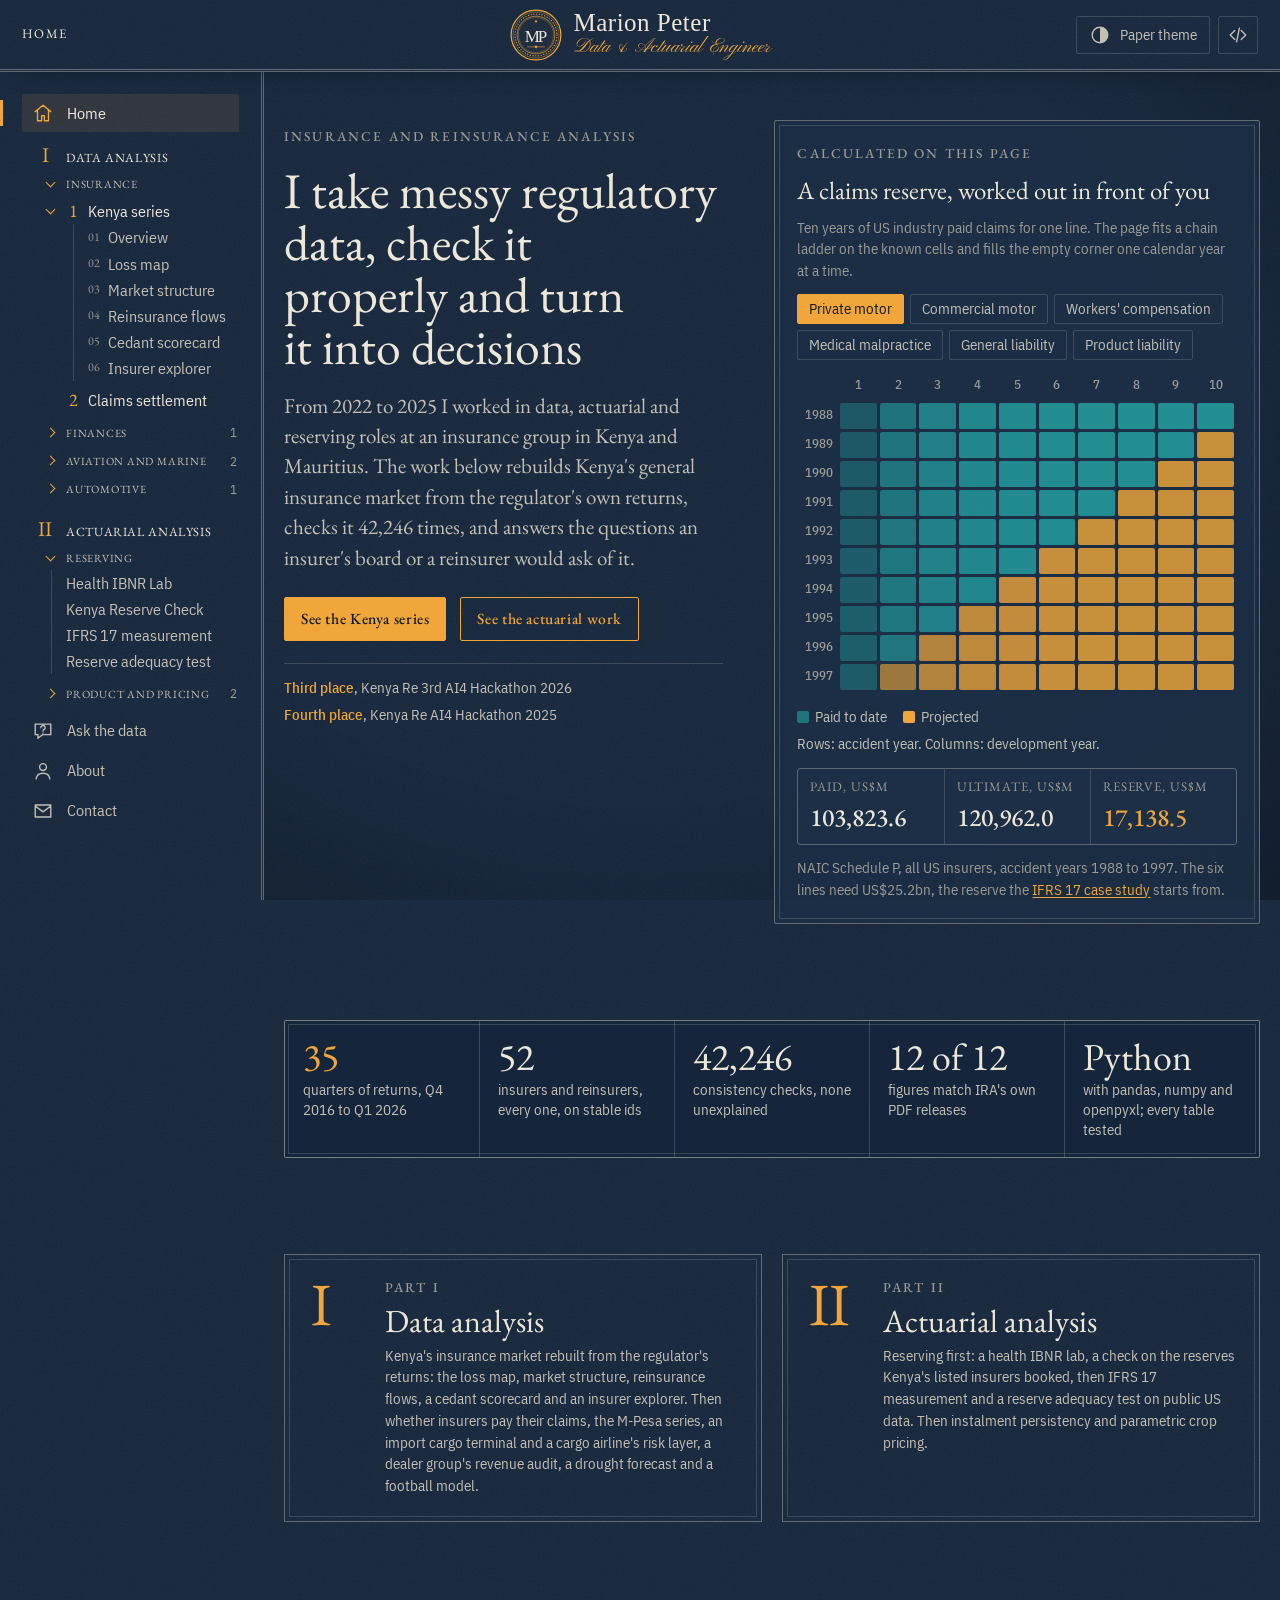
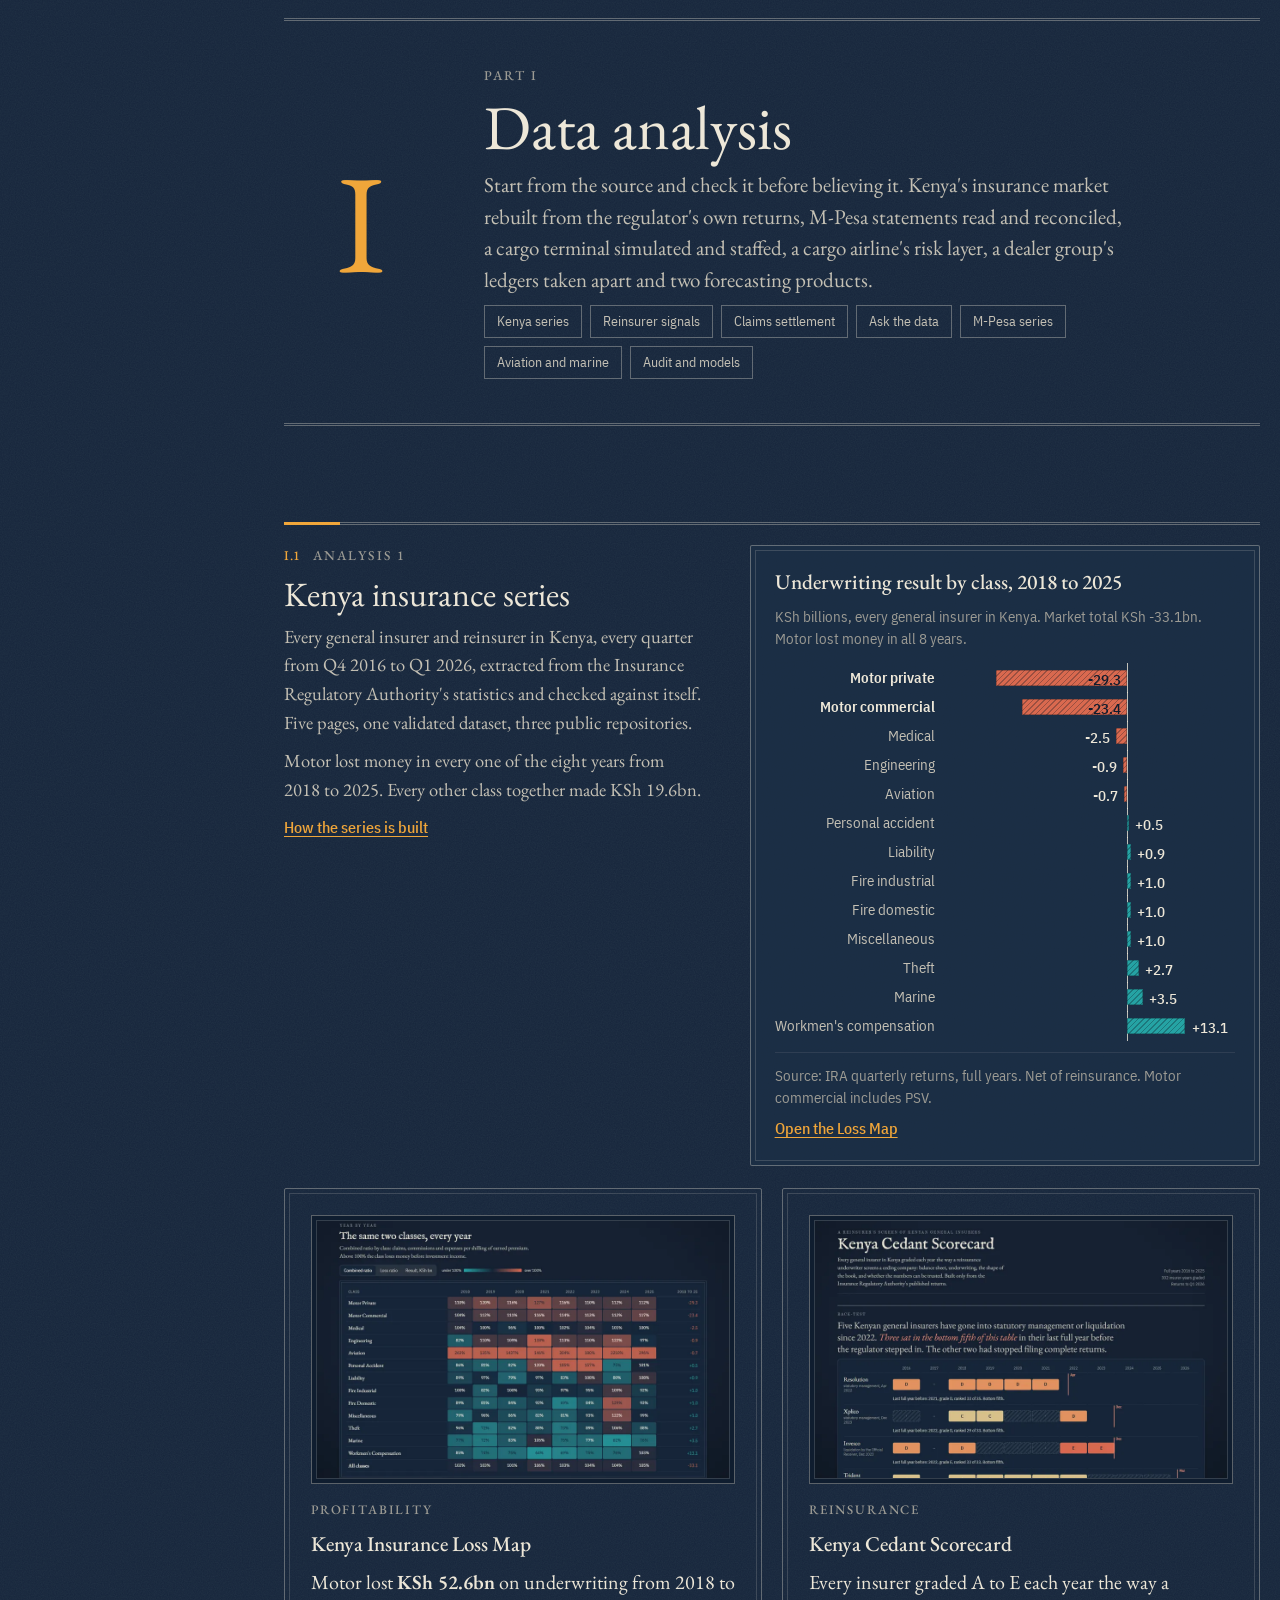
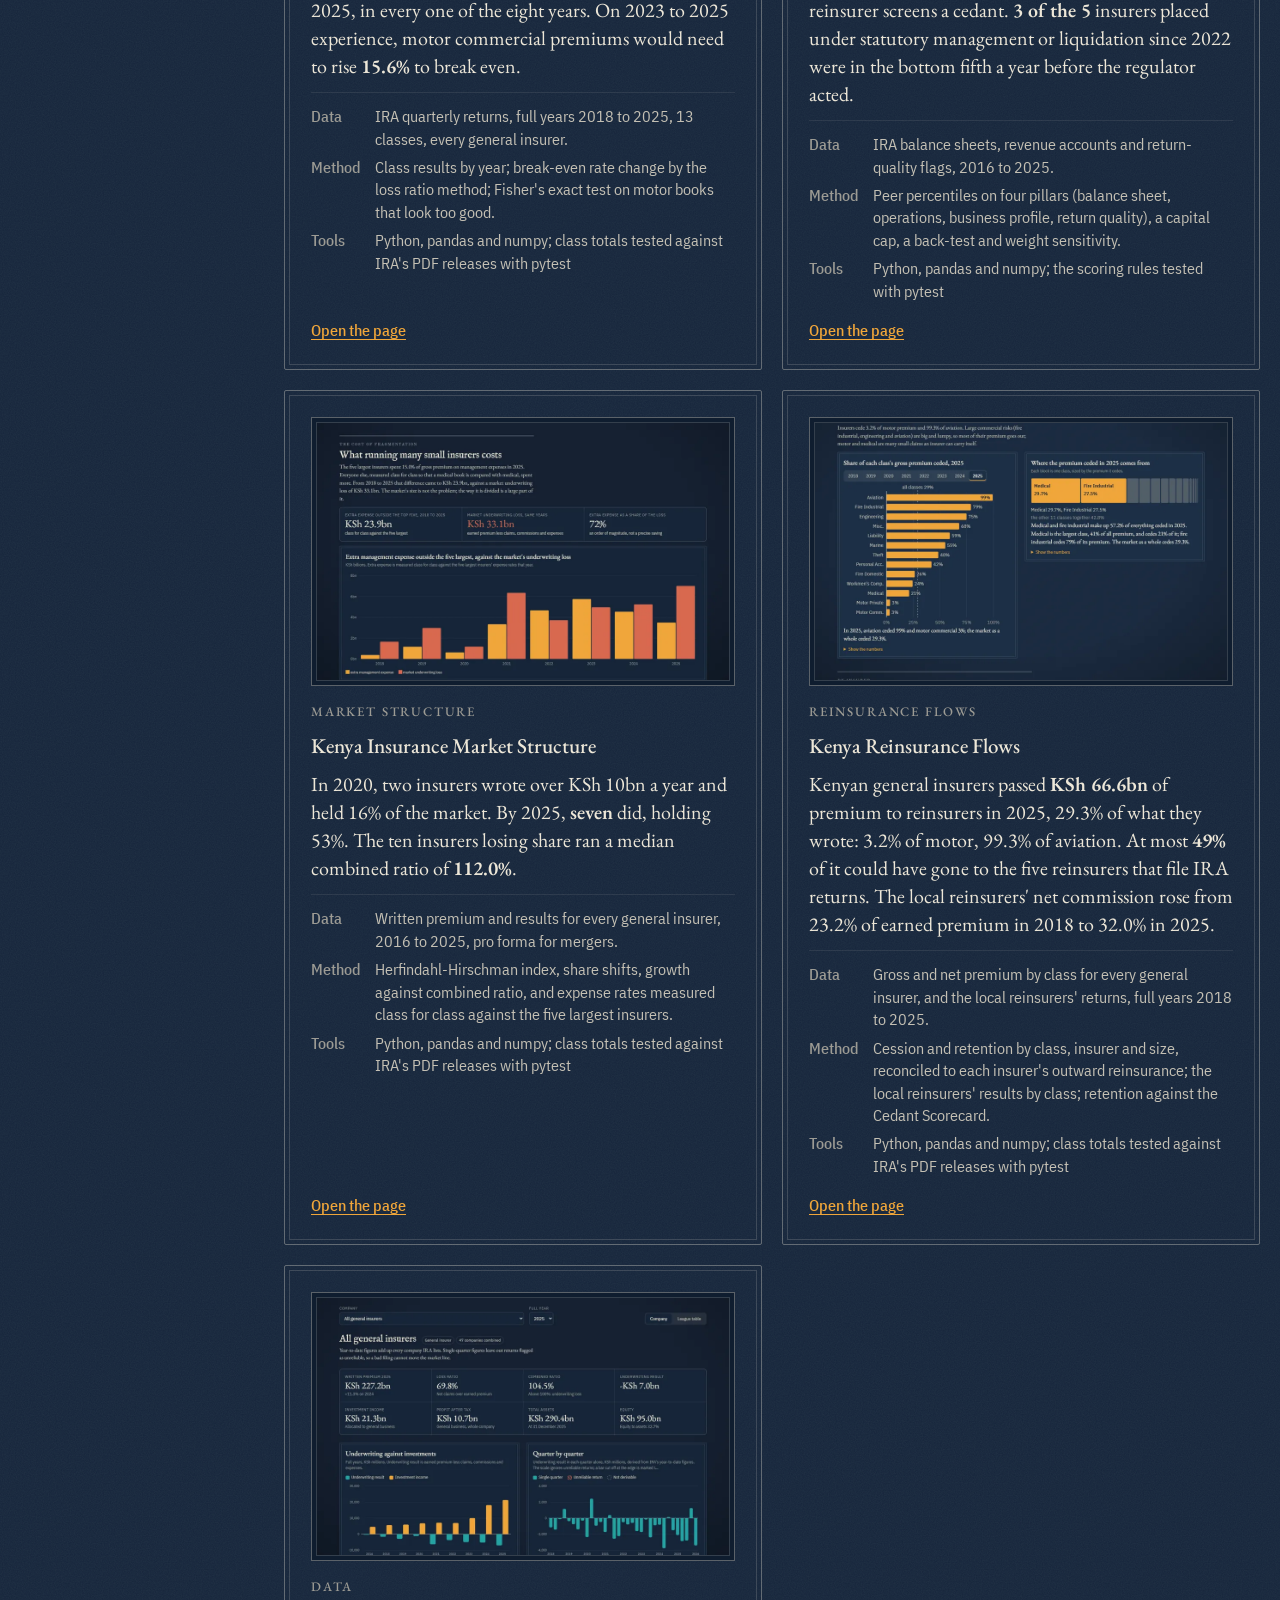
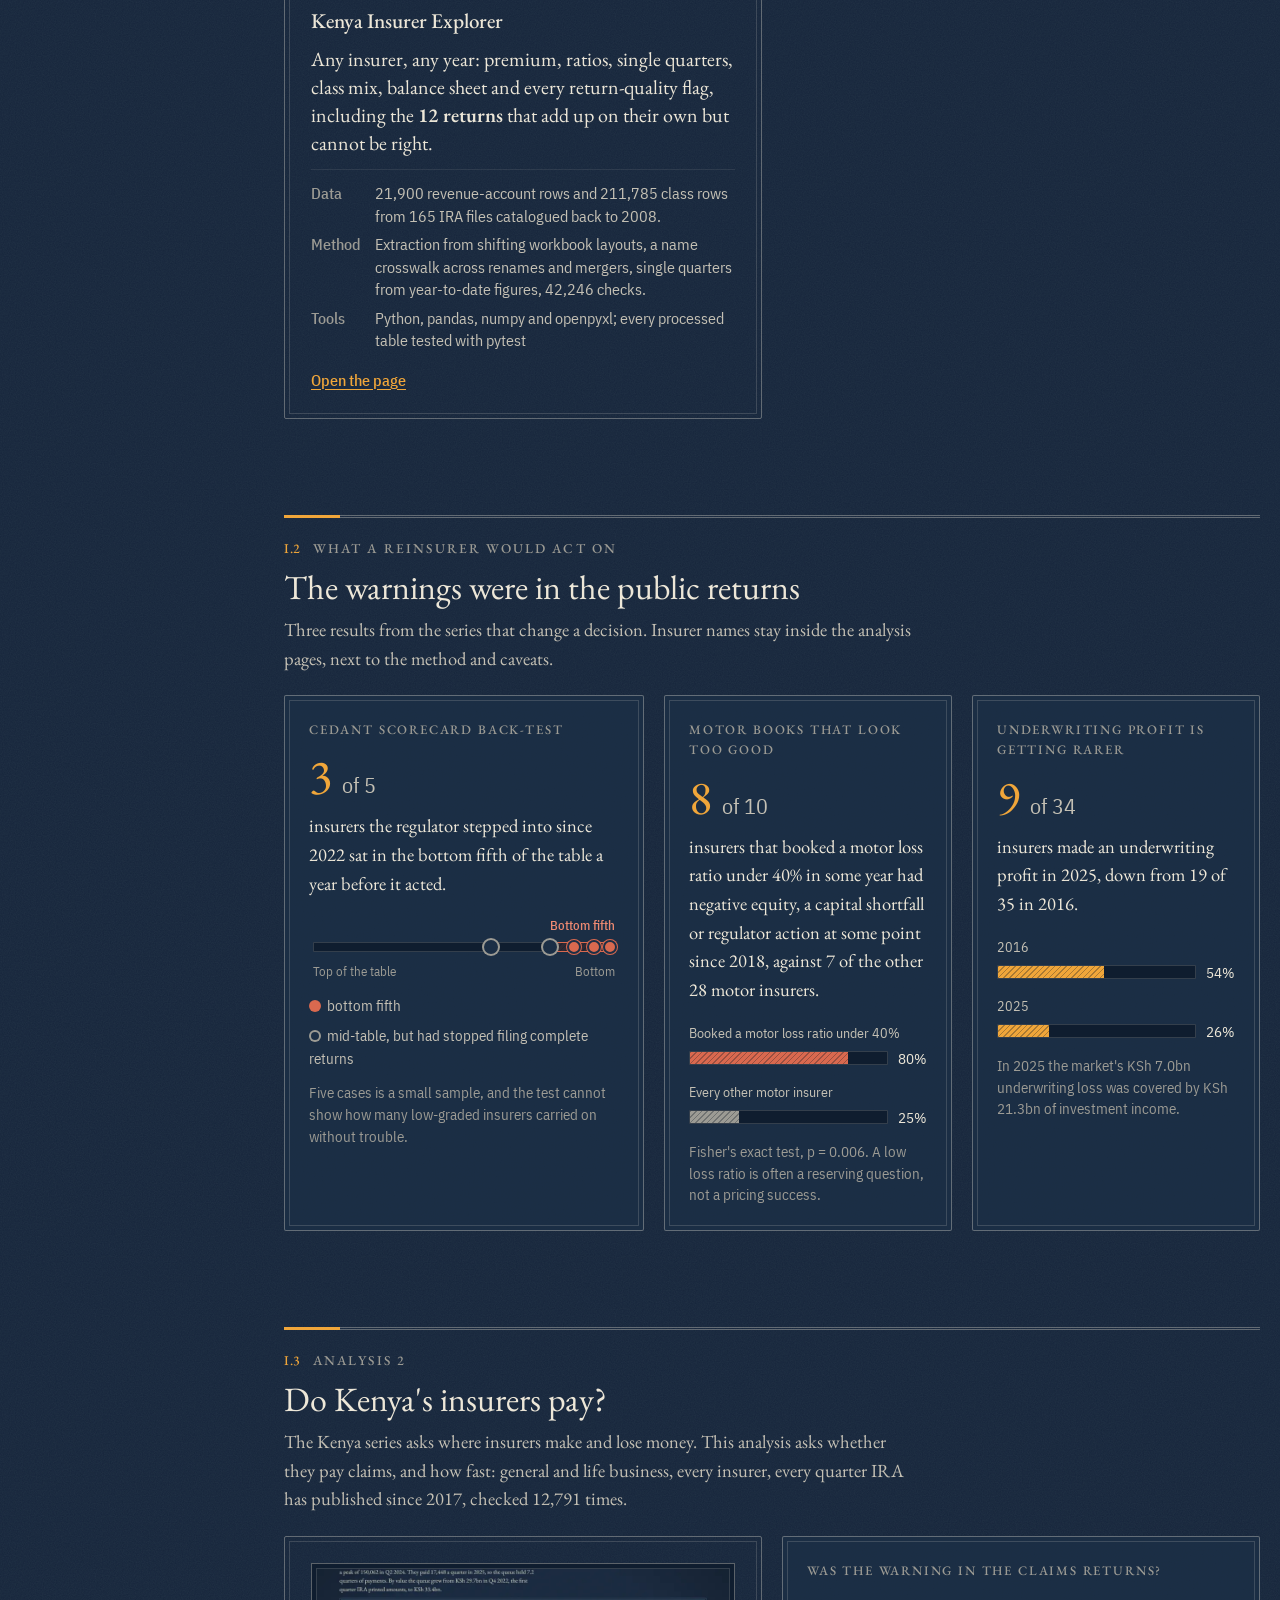
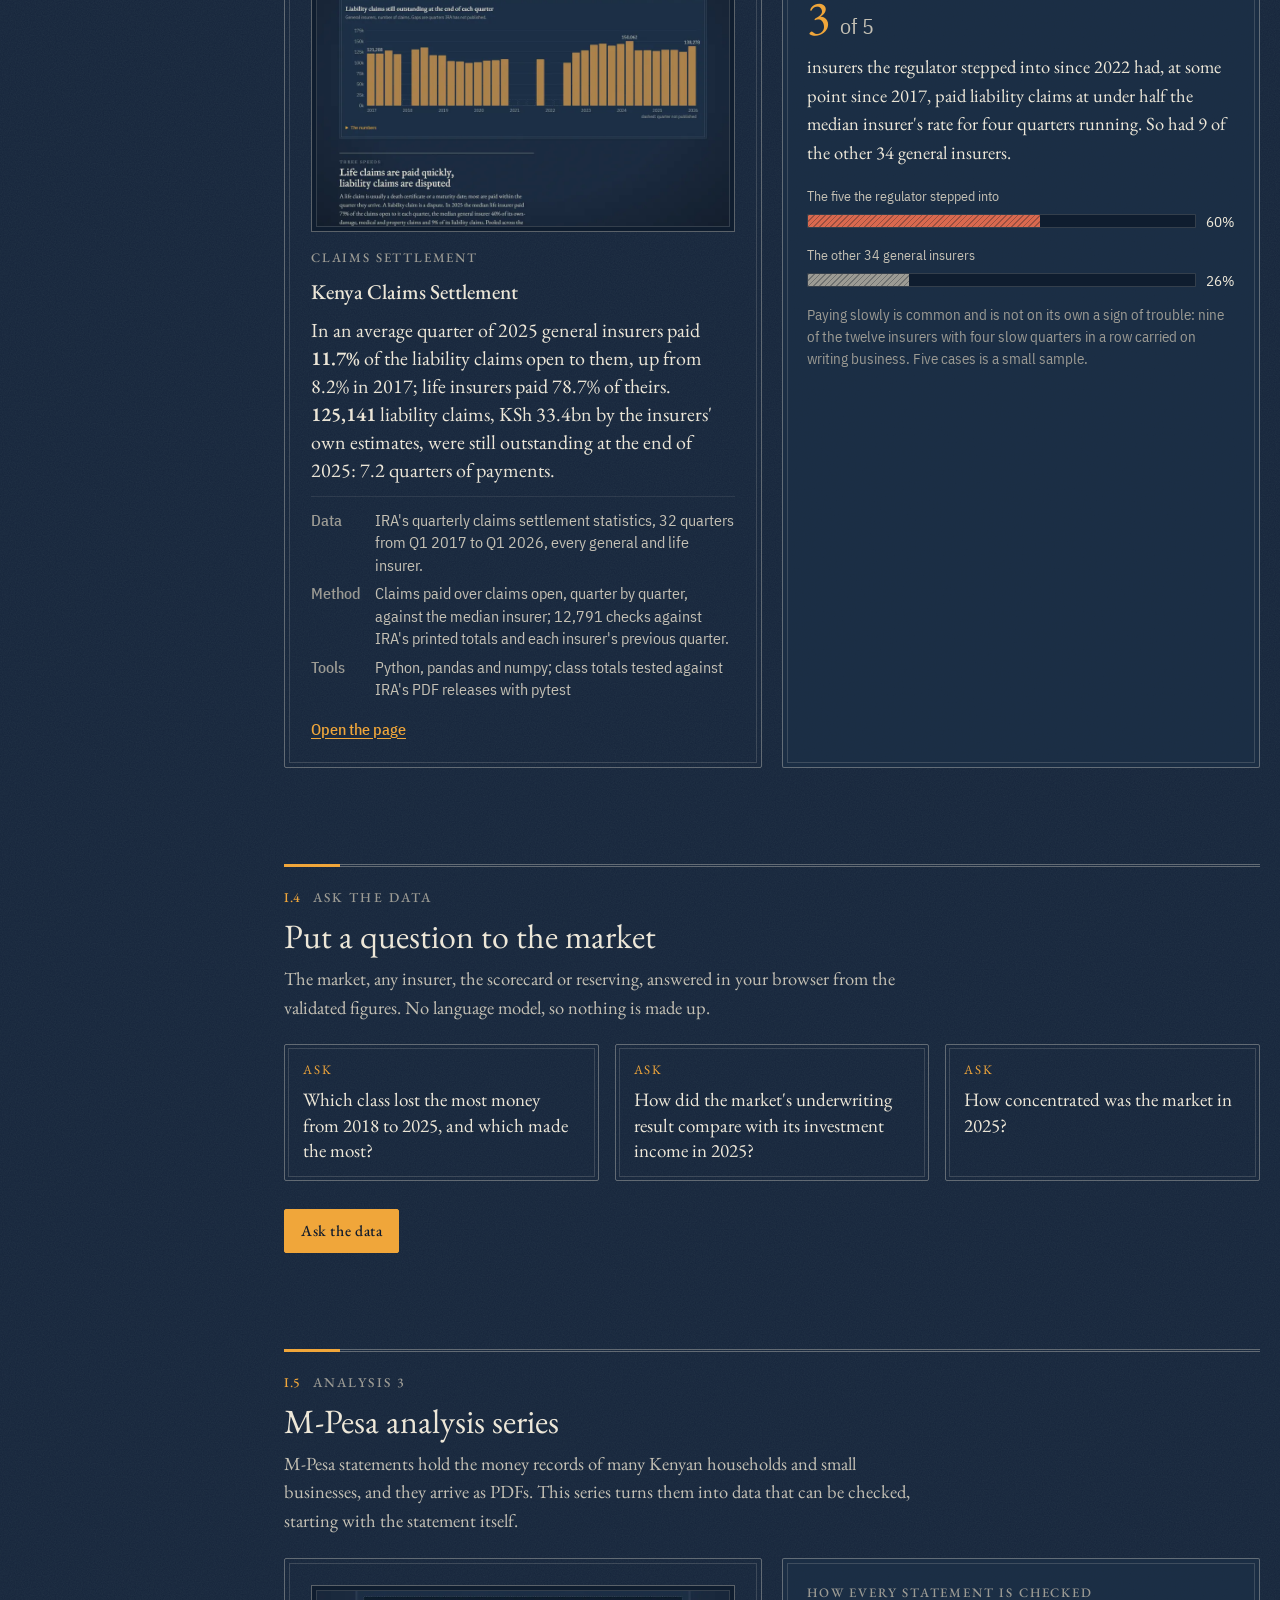
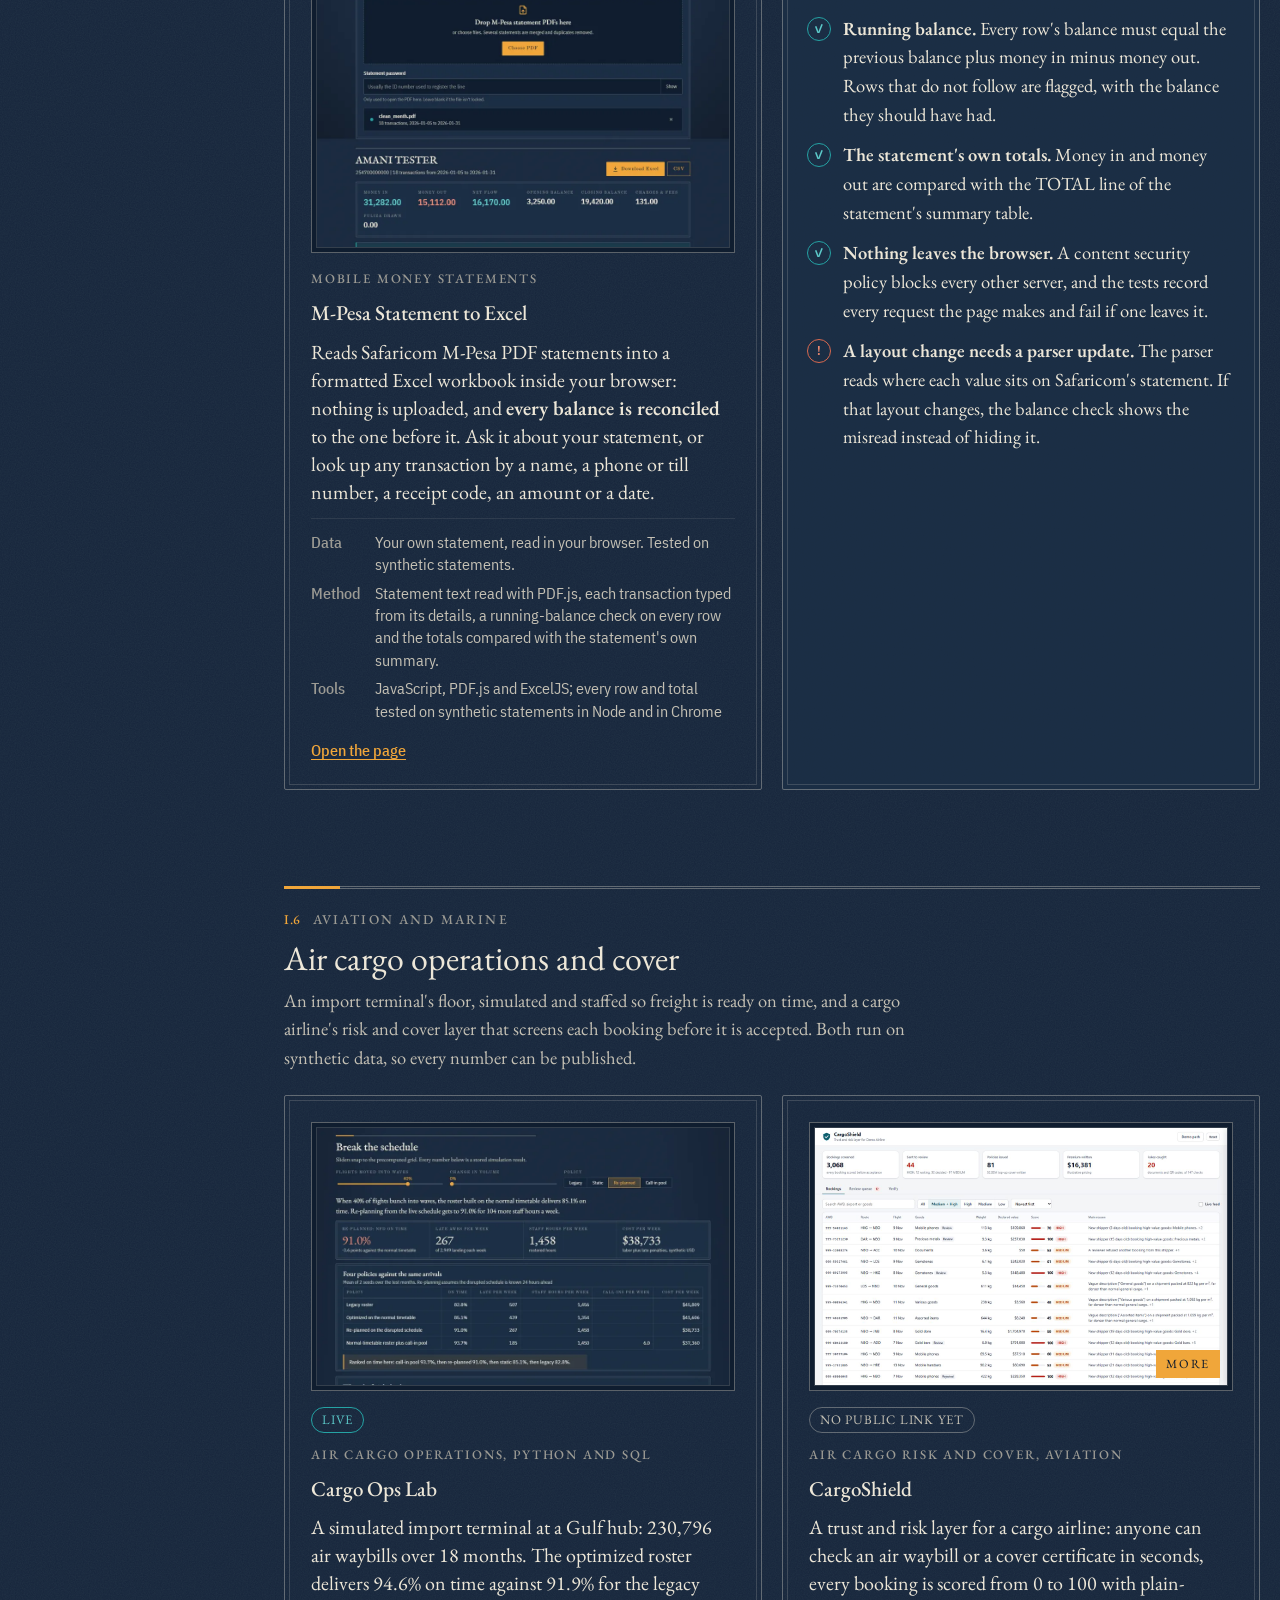
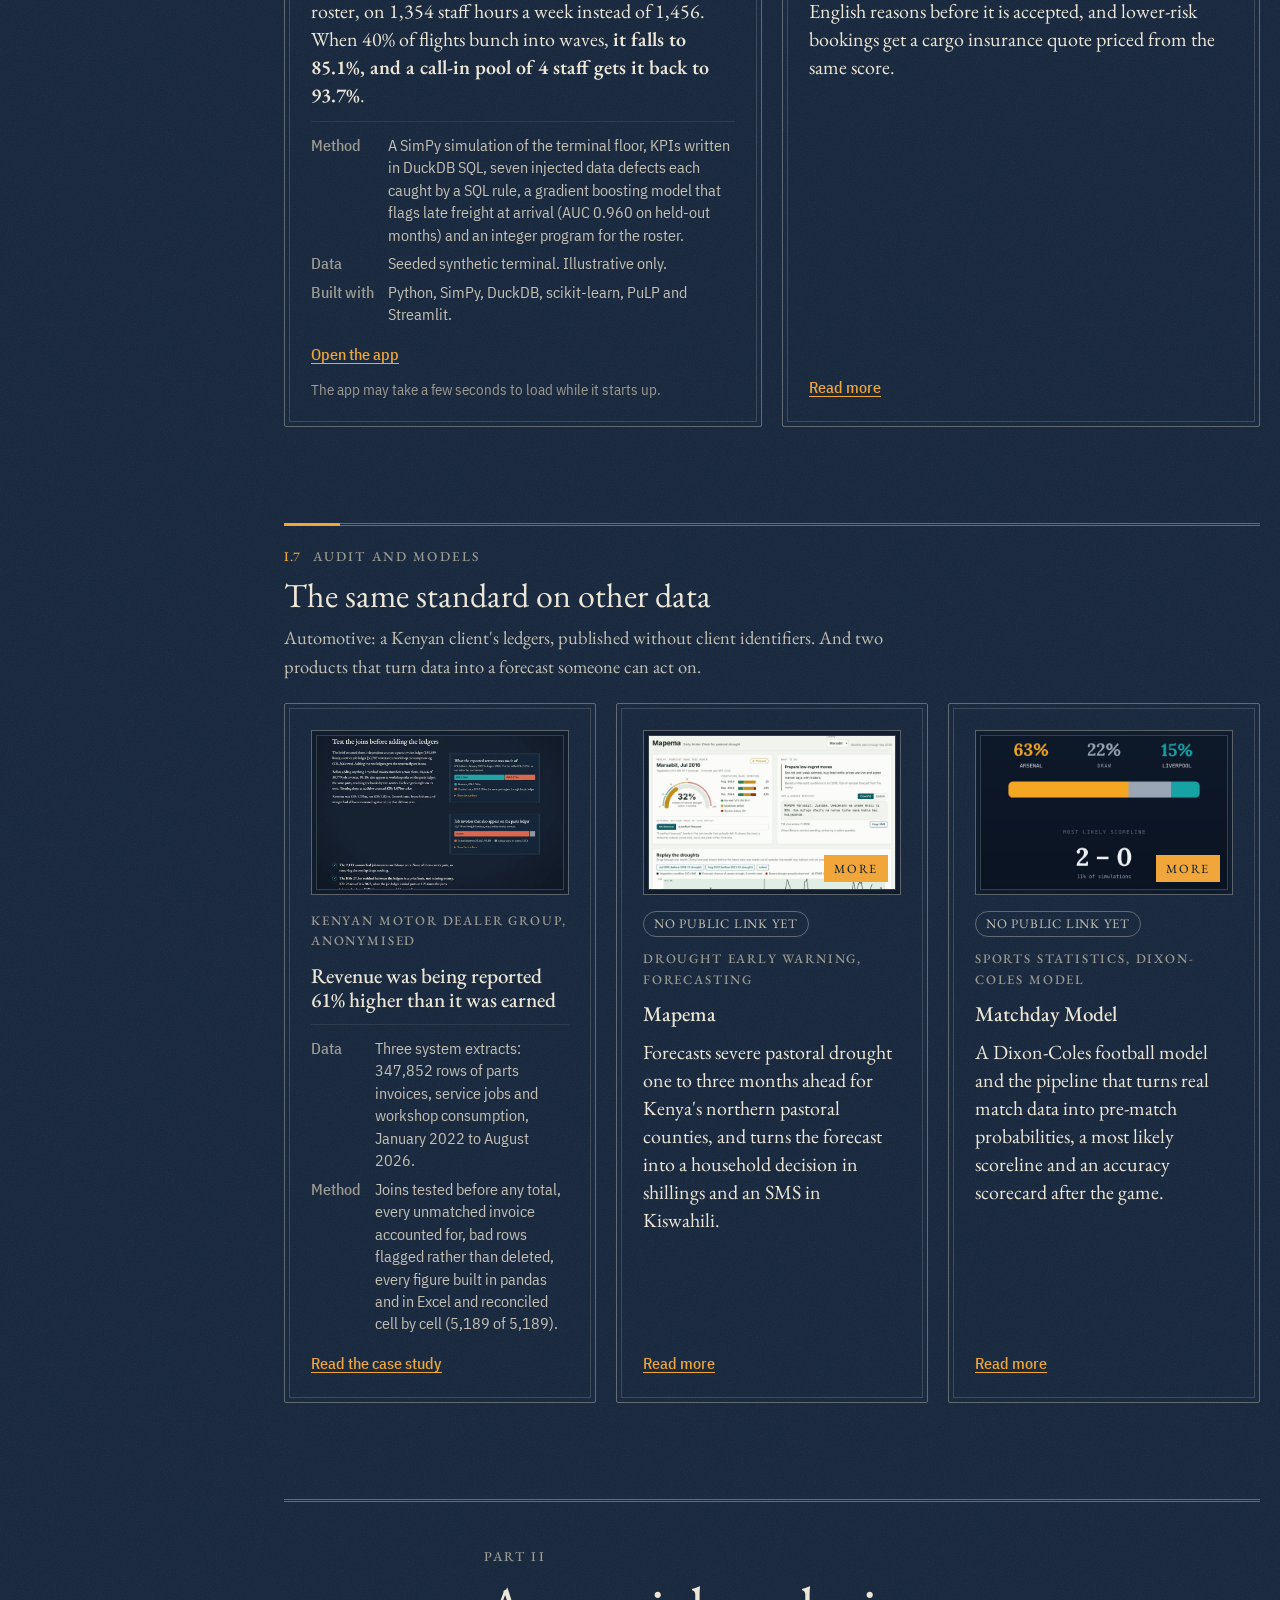
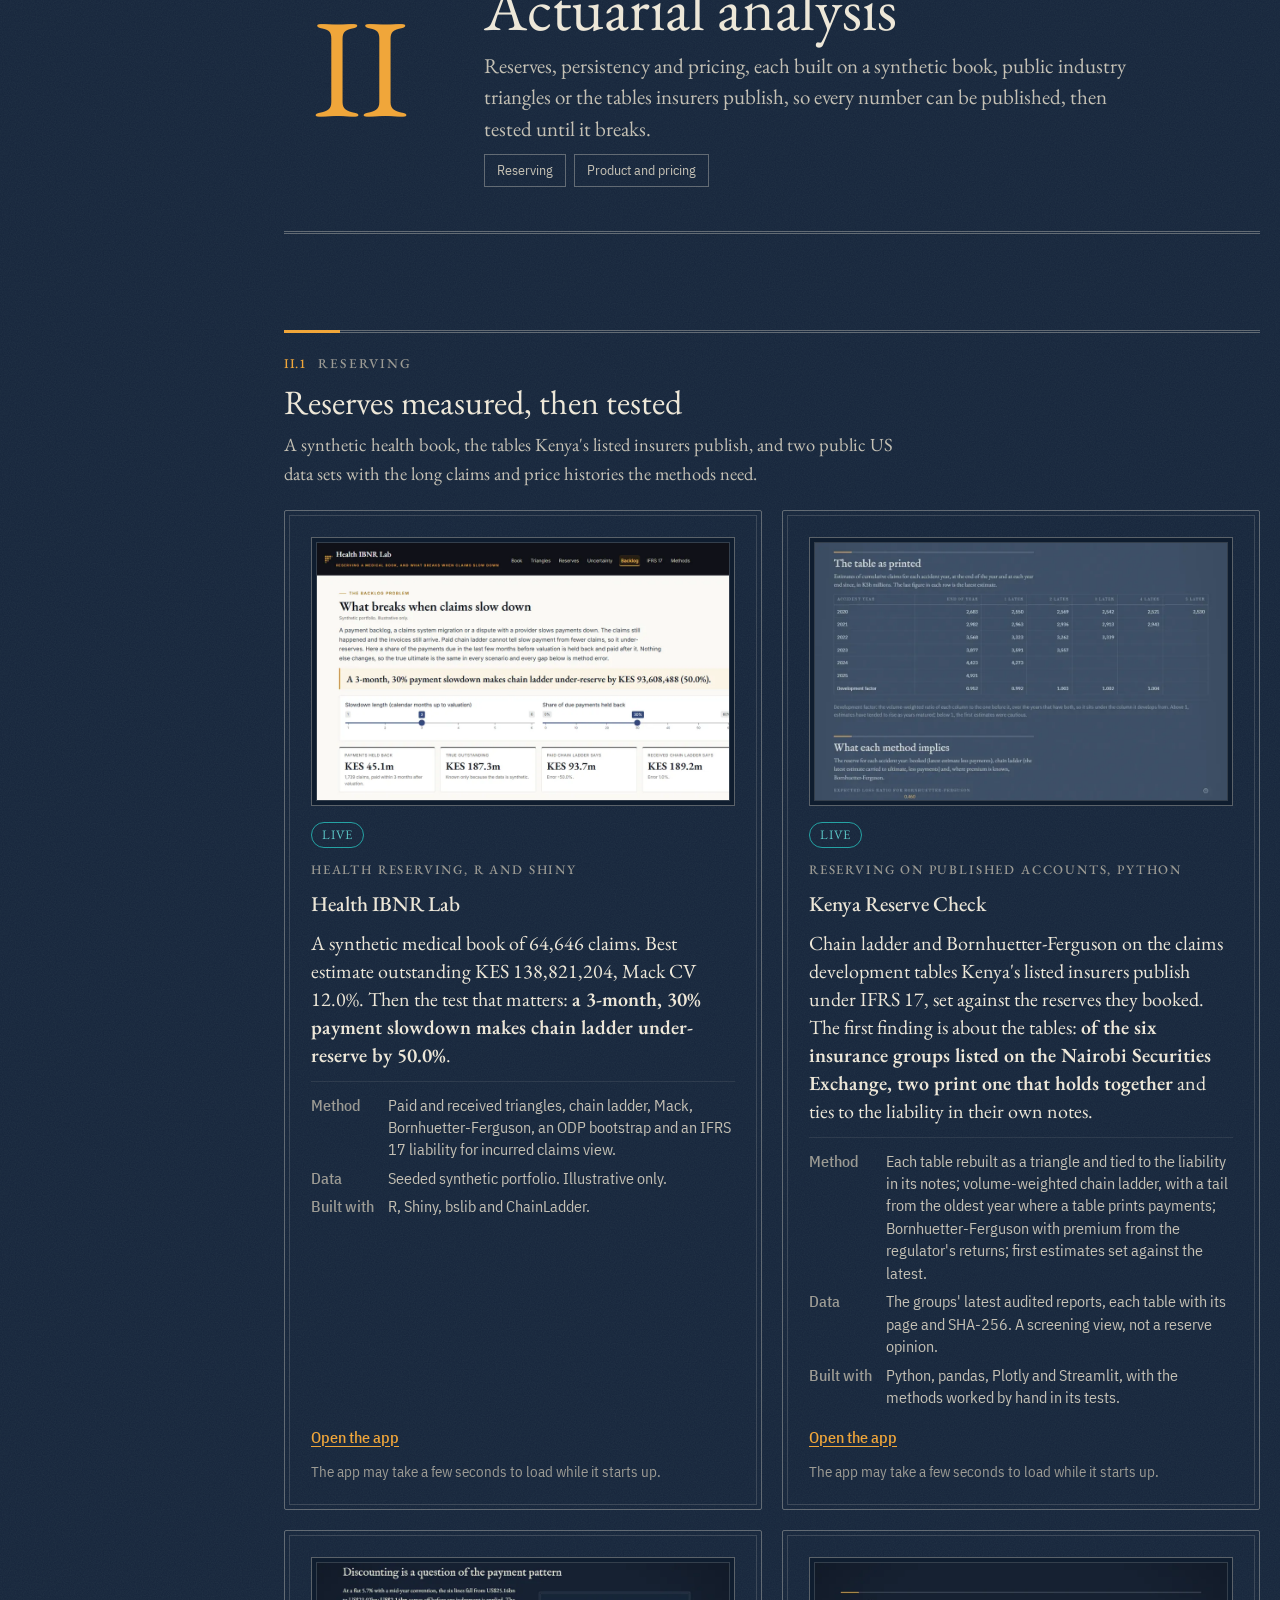
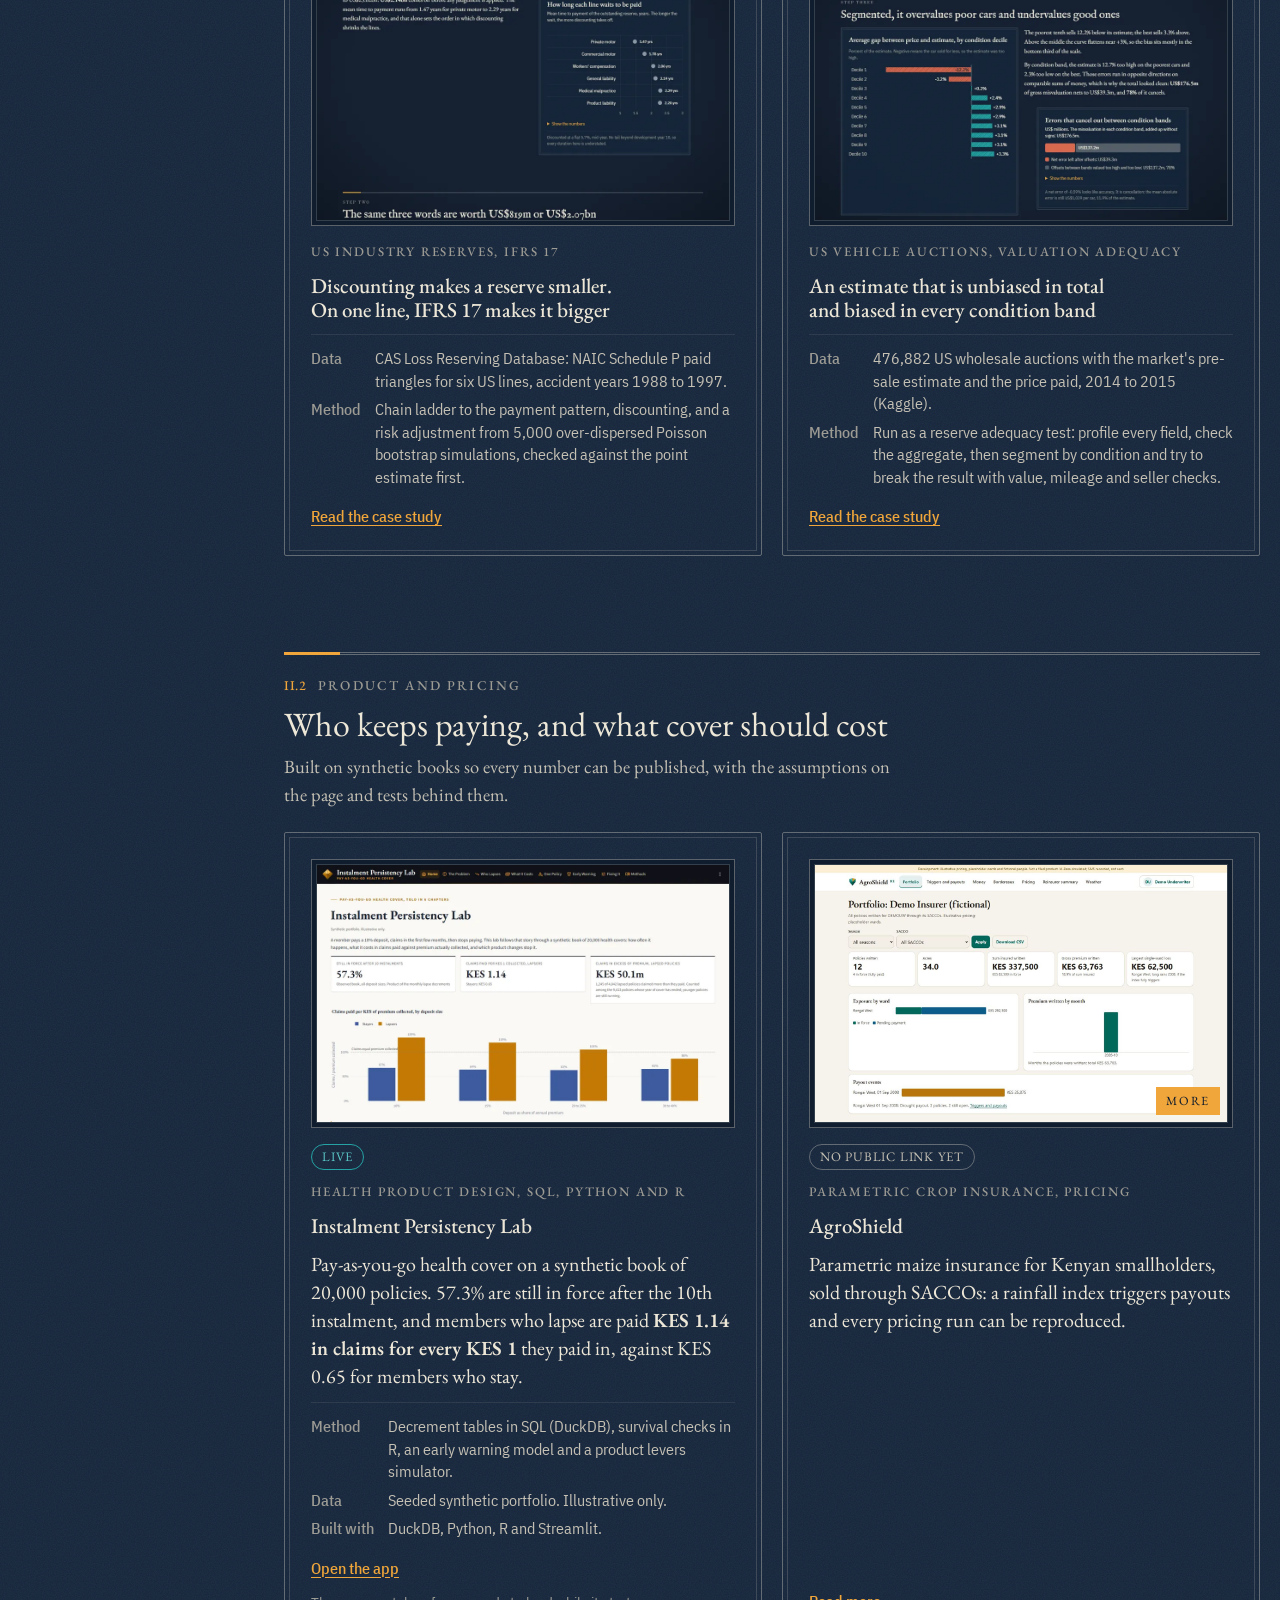
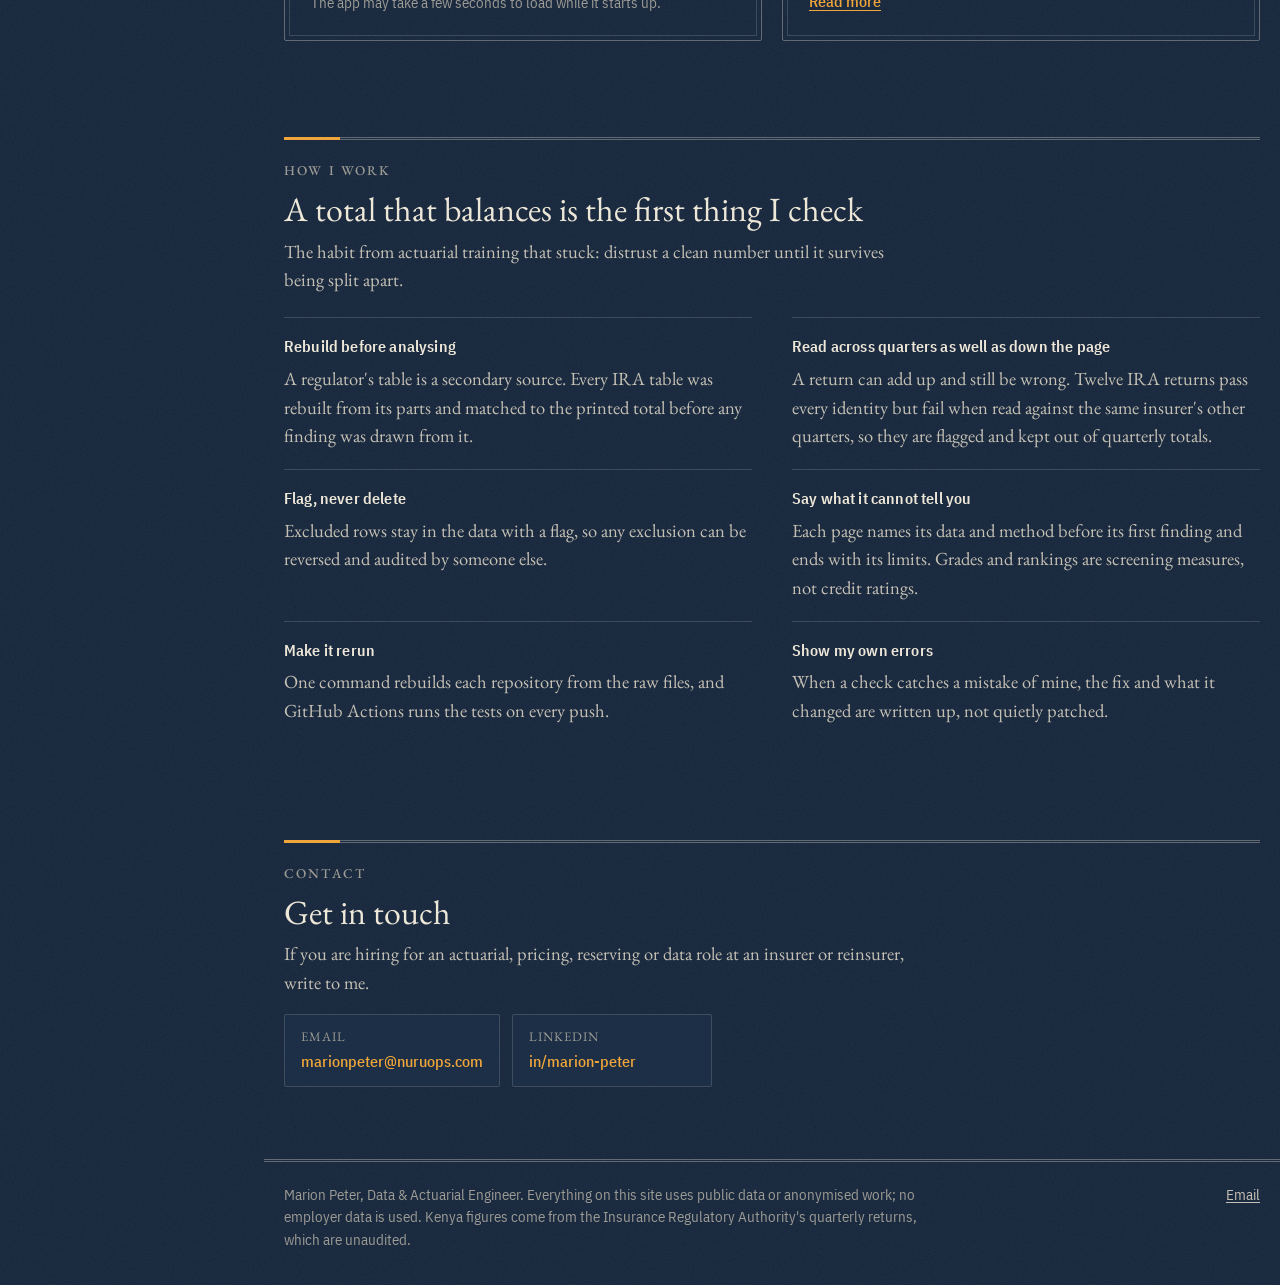
==== commit 31df8ea4: "Side bar: Finances in place of mobile money; every label on one line, rows on one indent, counts on " ====
--- a/index.html
+++ b/index.html
@@ -47,7 +47,7 @@
 </svg><span class="mp-who"><b class="mp-nm">Marion Peter</b><span class="mp-role">Data &amp; Actuarial Engineer</span></span></a>
 <div class="mp-tools"><button class="mp-theme" type="button" hidden><svg class="mp-ic" viewBox="0 0 24 24" width="22" height="22" aria-hidden="true" focusable="false" fill="none" stroke="currentColor" stroke-width="1.5" stroke-linecap="round" stroke-linejoin="round"><path d="M12 3.5a8.5 8.5 0 1 0 0 17 8.5 8.5 0 0 0 0-17z"/><path d="M12 3.5a8.5 8.5 0 0 1 0 17z" fill="currentColor" stroke="none"/></svg><span class="mp-l">Paper theme</span></button><a class="mp-gh" href="https://github.com/maidenpeter" aria-label="GitHub" title="GitHub"><svg class="mp-ic" viewBox="0 0 24 24" width="22" height="22" aria-hidden="true" focusable="false" fill="none" stroke="currentColor" stroke-width="1.5" stroke-linecap="round" stroke-linejoin="round"><path d="M8.5 7 3.5 12l5 5M15.5 7l5 5-5 5M13.5 4.5l-3 15"/></svg><span class="mp-l">GitHub</span></a></div>
 </header>
-<div class="mp-side"><nav class="mp-nav" aria-label="Main"><a class="mp-back" href="/" hidden data-home><svg class="mp-ic" viewBox="0 0 24 24" width="22" height="22" aria-hidden="true" focusable="false" fill="none" stroke="currentColor" stroke-width="1.5" stroke-linecap="round" stroke-linejoin="round"><path d="M19.5 12h-15M10.5 6l-6 6 6 6"/></svg><span class="mp-l">Back</span><span class="mp-s">Back</span></a><a href="/" aria-current="page" data-spy=""><svg class="mp-ic" viewBox="0 0 24 24" width="22" height="22" aria-hidden="true" focusable="false" fill="none" stroke="currentColor" stroke-width="1.5" stroke-linecap="round" stroke-linejoin="round"><path d="M3.5 10.5 12 3.5l8.5 7M6 9v11.5h4.5V15h3v5.5H18V9"/></svg><span class="mp-l">Home</span><span class="mp-s">Home</span></a><div class="mp-ch"><button class="mp-ch-btn" type="button" popovertarget="mp-ch-data" data-spy="data work signals claims ask mpesa-series aviation data-more"><svg class="mp-ic" viewBox="0 0 24 24" width="22" height="22" aria-hidden="true" focusable="false" fill="none" stroke="currentColor" stroke-width="1.5" stroke-linecap="round" stroke-linejoin="round"><path d="M3.5 20.5h17M7 17v-5M12 17V6.5M17 17V9.5"/></svg><span class="mp-s">Data</span></button><div class="mp-items" id="mp-ch-data" popover aria-label="Data analysis"><a class="mp-ch-link" href="/#data" data-spy="data work signals claims ask mpesa-series aviation data-more"><span class="mp-num">I</span><span class="mp-ch-t">Data analysis</span><span class="mp-ch-line">Insurance, mobile money, air cargo and automotive data, checked before it is believed</span></a><details class="mp-grp" open><summary class="mp-grp-t">Insurance<span class="mp-grp-n">7</span></summary><div class="mp-grp-in"><details class="mp-grp mp-an" open><summary class="mp-grp-t"><span class="mp-an-n">1</span>Kenya series<span class="mp-grp-n">6</span></summary><div class="mp-grp-in"><a class="mp-it" href="/kenya-insurance/"><span class="mp-it-n">01</span>Overview</a><a class="mp-it" href="/ira-kenya-insurance/page/kenya-insurance-loss-map.html"><span class="mp-it-n">02</span>Loss map</a><a class="mp-it" href="/ira-kenya-insurance/page/kenya-insurance-market-structure.html"><span class="mp-it-n">03</span>Market structure</a><a class="mp-it" href="/ira-kenya-insurance/page/kenya-insurance-reinsurance-flows.html"><span class="mp-it-n">04</span>Reinsurance flows</a><a class="mp-it" href="/ira-kenya-reinsurance/page/kenya-cedant-scorecard.html"><span class="mp-it-n">05</span>Cedant scorecard</a><a class="mp-it" href="/ira-kenya-data/explorer/kenya-insurer-explorer.html"><span class="mp-it-n">06</span>Insurer explorer</a></div></details><a class="mp-it mp-an-link" href="/ira-kenya-insurance/page/kenya-claims-settlement.html"><span class="mp-an-n">2</span>Claims settlement</a></div></details><details class="mp-grp"><summary class="mp-grp-t">Mobile money<span class="mp-grp-n">1</span></summary><div class="mp-grp-in"><details class="mp-grp mp-an" open><summary class="mp-grp-t"><span class="mp-an-n">3</span>M-Pesa series<span class="mp-grp-n">1</span></summary><div class="mp-grp-in"><a class="mp-it" href="/mpesa-statement-to-excel/"><span class="mp-it-n">01</span>Statement to Excel</a></div></details></div></details><details class="mp-grp"><summary class="mp-grp-t">Aviation and marine<span class="mp-grp-n">2</span></summary><div class="mp-grp-in"><a class="mp-it" href="/#cargo-ops">Cargo Ops Lab</a><a class="mp-it" href="/#cargoshield">CargoShield</a></div></details><details class="mp-grp"><summary class="mp-grp-t">Automotive<span class="mp-grp-n">1</span></summary><div class="mp-grp-in"><a class="mp-it" href="/work/dealer-revenue/">Dealer revenue audit</a></div></details></div></div><div class="mp-ch"><button class="mp-ch-btn" type="button" popovertarget="mp-ch-actuarial" data-spy="actuarial reserving pricing"><svg class="mp-ic" viewBox="0 0 24 24" width="22" height="22" aria-hidden="true" focusable="false" fill="none" stroke="currentColor" stroke-width="1.5" stroke-linecap="round" stroke-linejoin="round"><path d="M4 4h4.5v4.5H4zM9.75 4h4.5v4.5h-4.5zM15.5 4H20v4.5h-4.5zM4 9.75h4.5v4.5H4zM9.75 9.75h4.5v4.5h-4.5zM4 15.5h4.5V20H4z"/></svg><span class="mp-s">Actuarial</span></button><div class="mp-items" id="mp-ch-actuarial" popover aria-label="Actuarial analysis"><a class="mp-ch-link" href="/#actuarial" data-spy="actuarial reserving pricing"><span class="mp-num">II</span><span class="mp-ch-t">Actuarial analysis</span><span class="mp-ch-line">Reserving, IFRS 17 and pricing</span></a><details class="mp-grp" open><summary class="mp-grp-t">Reserving<span class="mp-grp-n">4</span></summary><div class="mp-grp-in"><a class="mp-it" href="/#hil">Health IBNR Lab</a><a class="mp-it" href="/#reserve-check">Kenya Reserve Check</a><a class="mp-it" href="/work/ifrs17-measurement/">IFRS 17 measurement</a><a class="mp-it" href="/work/valuation-adequacy/">Reserve adequacy test</a></div></details><details class="mp-grp"><summary class="mp-grp-t">Product and pricing<span class="mp-grp-n">2</span></summary><div class="mp-grp-in"><a class="mp-it" href="/#ipl">Persistency Lab</a><a class="mp-it" href="/#agroshield">AgroShield pricing</a></div></details></div></div><a href="/ask/" data-spy=""><svg class="mp-ic" viewBox="0 0 24 24" width="22" height="22" aria-hidden="true" focusable="false" fill="none" stroke="currentColor" stroke-width="1.5" stroke-linecap="round" stroke-linejoin="round"><path d="M3.5 4.5h17v11.5h-9l-5 4v-4h-3zM9.6 8.4a2.4 2.4 0 1 1 3.4 2.2c-.6.3-1 .8-1 1.5M12 14v.1"/></svg><span class="mp-l">Ask the data</span><span class="mp-s">Ask</span></a><a href="/about/" data-spy="method"><svg class="mp-ic" viewBox="0 0 24 24" width="22" height="22" aria-hidden="true" focusable="false" fill="none" stroke="currentColor" stroke-width="1.5" stroke-linecap="round" stroke-linejoin="round"><path d="M12 11.5a3.75 3.75 0 1 0 0-7.5 3.75 3.75 0 0 0 0 7.5zM4.5 20.5c.6-3.9 3.6-6 7.5-6s6.9 2.1 7.5 6"/></svg><span class="mp-l">About</span><span class="mp-s">About</span></a><a href="/#contact" data-spy="contact"><svg class="mp-ic" viewBox="0 0 24 24" width="22" height="22" aria-hidden="true" focusable="false" fill="none" stroke="currentColor" stroke-width="1.5" stroke-linecap="round" stroke-linejoin="round"><path d="M3.5 5.5h17v13h-17zM3.5 6.5l8.5 6.5 8.5-6.5"/></svg><span class="mp-l">Contact</span><span class="mp-s">Contact</span></a></nav></div>
+<div class="mp-side"><nav class="mp-nav" aria-label="Main"><a class="mp-back" href="/" hidden data-home><svg class="mp-ic" viewBox="0 0 24 24" width="22" height="22" aria-hidden="true" focusable="false" fill="none" stroke="currentColor" stroke-width="1.5" stroke-linecap="round" stroke-linejoin="round"><path d="M19.5 12h-15M10.5 6l-6 6 6 6"/></svg><span class="mp-l">Back</span><span class="mp-s">Back</span></a><a href="/" aria-current="page" data-spy=""><svg class="mp-ic" viewBox="0 0 24 24" width="22" height="22" aria-hidden="true" focusable="false" fill="none" stroke="currentColor" stroke-width="1.5" stroke-linecap="round" stroke-linejoin="round"><path d="M3.5 10.5 12 3.5l8.5 7M6 9v11.5h4.5V15h3v5.5H18V9"/></svg><span class="mp-l">Home</span><span class="mp-s">Home</span></a><div class="mp-ch"><button class="mp-ch-btn" type="button" popovertarget="mp-ch-data" data-spy="data work signals claims ask mpesa-series aviation data-more"><svg class="mp-ic" viewBox="0 0 24 24" width="22" height="22" aria-hidden="true" focusable="false" fill="none" stroke="currentColor" stroke-width="1.5" stroke-linecap="round" stroke-linejoin="round"><path d="M3.5 20.5h17M7 17v-5M12 17V6.5M17 17V9.5"/></svg><span class="mp-s">Data</span></button><div class="mp-items" id="mp-ch-data" popover aria-label="Data analysis"><a class="mp-ch-link" href="/#data" data-spy="data work signals claims ask mpesa-series aviation data-more"><span class="mp-num">I</span><span class="mp-ch-t">Data analysis</span><span class="mp-ch-line">Insurance, finances, air cargo and automotive data, checked before it is believed</span></a><details class="mp-grp" open><summary class="mp-grp-t">Insurance<span class="mp-grp-n">7</span></summary><div class="mp-grp-in"><details class="mp-grp mp-an" open><summary class="mp-grp-t"><span class="mp-an-n">1</span>Kenya series<span class="mp-grp-n">6</span></summary><div class="mp-grp-in"><a class="mp-it" href="/kenya-insurance/"><span class="mp-it-n">01</span>Overview</a><a class="mp-it" href="/ira-kenya-insurance/page/kenya-insurance-loss-map.html"><span class="mp-it-n">02</span>Loss map</a><a class="mp-it" href="/ira-kenya-insurance/page/kenya-insurance-market-structure.html"><span class="mp-it-n">03</span>Market structure</a><a class="mp-it" href="/ira-kenya-insurance/page/kenya-insurance-reinsurance-flows.html"><span class="mp-it-n">04</span>Reinsurance flows</a><a class="mp-it" href="/ira-kenya-reinsurance/page/kenya-cedant-scorecard.html"><span class="mp-it-n">05</span>Cedant scorecard</a><a class="mp-it" href="/ira-kenya-data/explorer/kenya-insurer-explorer.html"><span class="mp-it-n">06</span>Insurer explorer</a></div></details><a class="mp-it mp-an-link" href="/ira-kenya-insurance/page/kenya-claims-settlement.html"><span class="mp-an-n">2</span>Claims settlement</a></div></details><details class="mp-grp"><summary class="mp-grp-t">Finances<span class="mp-grp-n">1</span></summary><div class="mp-grp-in"><details class="mp-grp mp-an" open><summary class="mp-grp-t"><span class="mp-an-n">3</span>M-Pesa series<span class="mp-grp-n">1</span></summary><div class="mp-grp-in"><a class="mp-it" href="/mpesa-statement-to-excel/"><span class="mp-it-n">01</span>Statement to Excel</a></div></details></div></details><details class="mp-grp"><summary class="mp-grp-t">Aviation and marine<span class="mp-grp-n">2</span></summary><div class="mp-grp-in"><a class="mp-it" href="/#cargo-ops">Cargo Ops Lab</a><a class="mp-it" href="/#cargoshield">CargoShield</a></div></details><details class="mp-grp"><summary class="mp-grp-t">Automotive<span class="mp-grp-n">1</span></summary><div class="mp-grp-in"><a class="mp-it" href="/work/dealer-revenue/">Dealer revenue audit</a></div></details></div></div><div class="mp-ch"><button class="mp-ch-btn" type="button" popovertarget="mp-ch-actuarial" data-spy="actuarial reserving pricing"><svg class="mp-ic" viewBox="0 0 24 24" width="22" height="22" aria-hidden="true" focusable="false" fill="none" stroke="currentColor" stroke-width="1.5" stroke-linecap="round" stroke-linejoin="round"><path d="M4 4h4.5v4.5H4zM9.75 4h4.5v4.5h-4.5zM15.5 4H20v4.5h-4.5zM4 9.75h4.5v4.5H4zM9.75 9.75h4.5v4.5h-4.5zM4 15.5h4.5V20H4z"/></svg><span class="mp-s">Actuarial</span></button><div class="mp-items" id="mp-ch-actuarial" popover aria-label="Actuarial analysis"><a class="mp-ch-link" href="/#actuarial" data-spy="actuarial reserving pricing"><span class="mp-num">II</span><span class="mp-ch-t">Actuarial analysis</span><span class="mp-ch-line">Reserving, IFRS 17 and pricing</span></a><details class="mp-grp" open><summary class="mp-grp-t">Reserving<span class="mp-grp-n">4</span></summary><div class="mp-grp-in"><a class="mp-it" href="/#hil">Health IBNR Lab</a><a class="mp-it" href="/#reserve-check">Kenya Reserve Check</a><a class="mp-it" href="/work/ifrs17-measurement/">IFRS 17 measurement</a><a class="mp-it" href="/work/valuation-adequacy/">Reserve adequacy test</a></div></details><details class="mp-grp"><summary class="mp-grp-t">Product and pricing<span class="mp-grp-n">2</span></summary><div class="mp-grp-in"><a class="mp-it" href="/#ipl">Persistency Lab</a><a class="mp-it" href="/#agroshield">AgroShield pricing</a></div></details></div></div><a href="/ask/" data-spy=""><svg class="mp-ic" viewBox="0 0 24 24" width="22" height="22" aria-hidden="true" focusable="false" fill="none" stroke="currentColor" stroke-width="1.5" stroke-linecap="round" stroke-linejoin="round"><path d="M3.5 4.5h17v11.5h-9l-5 4v-4h-3zM9.6 8.4a2.4 2.4 0 1 1 3.4 2.2c-.6.3-1 .8-1 1.5M12 14v.1"/></svg><span class="mp-l">Ask the data</span><span class="mp-s">Ask</span></a><a href="/about/" data-spy="method"><svg class="mp-ic" viewBox="0 0 24 24" width="22" height="22" aria-hidden="true" focusable="false" fill="none" stroke="currentColor" stroke-width="1.5" stroke-linecap="round" stroke-linejoin="round"><path d="M12 11.5a3.75 3.75 0 1 0 0-7.5 3.75 3.75 0 0 0 0 7.5zM4.5 20.5c.6-3.9 3.6-6 7.5-6s6.9 2.1 7.5 6"/></svg><span class="mp-l">About</span><span class="mp-s">About</span></a><a href="/#contact" data-spy="contact"><svg class="mp-ic" viewBox="0 0 24 24" width="22" height="22" aria-hidden="true" focusable="false" fill="none" stroke="currentColor" stroke-width="1.5" stroke-linecap="round" stroke-linejoin="round"><path d="M3.5 5.5h17v13h-17zM3.5 6.5l8.5 6.5 8.5-6.5"/></svg><span class="mp-l">Contact</span><span class="mp-s">Contact</span></a></nav></div>
 
 <main id="main" class="wrap">
 <section class="hero" aria-labelledby="h1">
--- a/assets/nav.css
+++ b/assets/nav.css
@@ -52,7 +52,7 @@
 /* chapters: a numeral, a title in engraved capitals, one line of story, then its pages */
 .mp-nav .mp-ch-link{display:grid;grid-template-columns:26px minmax(0,1fr);column-gap:8px;align-items:baseline;padding:8px 10px 7px}
 .mp-num{grid-row:span 2;font-family:var(--display);font-size:21px;line-height:1;color:var(--accent);text-align:center}
-.mp-ch-t{font-family:var(--label);font-size:13.5px;letter-spacing:.15em;text-transform:uppercase;color:var(--ink)}
+.mp-ch-t{font-family:var(--label);font-size:12.5px;letter-spacing:.05em;text-transform:uppercase;color:var(--ink)}
 .mp-ch-line{grid-column:2;font-family:var(--serif);font-style:italic;font-size:14.5px;line-height:1.3;color:var(--muted);margin-top:2px}
 .mp-nav .mp-ch-link:hover .mp-ch-t,.mp-nav .mp-ch-link[aria-current] .mp-ch-t,.mp-nav .mp-ch-link.mp-here .mp-ch-t{color:var(--accent)}
 .mp-nav .mp-it{margin-left:22px;padding:5px 10px 5px 14px;font-size:15.5px;line-height:1.3;border-left:1px solid var(--rule);border-radius:0}
@@ -60,24 +60,26 @@
 .mp-nav .mp-it[aria-current]{color:var(--ink);border-left:2px solid var(--accent);padding-left:13px;background:var(--accent-soft)}
 /* industry groups in a chapter: a label that folds its pages away */
 .mp-grp{margin:1px 0 1px 22px}
-.mp-grp-t{list-style:none;display:flex;align-items:center;gap:8px;padding:6px 8px 5px 2px;font-family:var(--label);font-size:12.5px;letter-spacing:.14em;text-transform:uppercase;color:var(--ink-2);cursor:pointer;border-radius:2px}
+.mp-grp-t{list-style:none;display:flex;align-items:center;gap:8px;padding:6px 2px 5px 2px;font-family:var(--label);font-size:11px;letter-spacing:.07em;text-transform:uppercase;color:var(--ink-2);cursor:pointer;border-radius:2px}
 .mp-grp-t::-webkit-details-marker{display:none}
-.mp-grp-t::before{content:"";flex:none;width:6px;height:6px;margin:0 3px 2px 1px;border-right:1.5px solid var(--accent);border-bottom:1.5px solid var(--accent);transform:rotate(-45deg);transition:transform .15s}
+.mp-grp-t::before{content:"";flex:none;width:6px;height:6px;margin:0 4px 2px 1px;border-right:1.5px solid var(--accent);border-bottom:1.5px solid var(--accent);transform:rotate(-45deg);transition:transform .15s}
 .mp-grp[open] > .mp-grp-t::before{transform:rotate(45deg);margin-bottom:4px}
 .mp-grp-t:hover{color:var(--ink)}
 .mp-grp-t:focus-visible{outline:2px solid var(--accent);outline-offset:2px}
 .mp-grp-n{margin-left:auto;font-family:var(--ui);font-size:12.5px;letter-spacing:0;color:var(--muted)}
+/* a count says what a folded group holds; an open group shows its pages instead */
+.mp-grp[open] > .mp-grp-t > .mp-grp-n{display:none}
 .mp-grp-in{display:flex;flex-direction:column;padding-bottom:4px}
-.mp-nav .mp-grp .mp-it{margin-left:0}
-.mp-it-n{display:inline-block;min-width:22px;font-family:var(--label);font-size:12px;letter-spacing:.04em;color:var(--muted);font-variant-numeric:tabular-nums}
+.mp-nav .mp-grp .mp-it{margin-left:7px}
+.mp-it-n{display:inline-block;min-width:20px;font-family:var(--label);font-size:12px;letter-spacing:.04em;color:var(--muted);font-variant-numeric:tabular-nums}
 .mp-nav .mp-it[aria-current] .mp-it-n{color:var(--accent)}
 /* analyses inside an industry: a numeral and a name in plain type, their pages indented under them */
 .mp-grp .mp-grp{margin-left:0}
 .mp-an > .mp-grp-t,.mp-nav .mp-an-link{font-family:var(--ui);font-size:15.5px;letter-spacing:0;text-transform:none;color:var(--ink);line-height:1.3}
 .mp-an-n{flex:none;min-width:14px;font-family:var(--display);font-size:18px;line-height:1;color:var(--accent);text-align:center}
-.mp-nav .mp-an .mp-it{margin-left:14px}
-.mp-nav .mp-an-link{gap:8px;padding:6px 8px 5px 20px;border-left:0}
-.mp-nav .mp-an-link[aria-current]{border-left:2px solid var(--accent);padding-left:18px}
+.mp-nav .mp-an .mp-it{margin-left:29px;padding-right:6px}
+.mp-nav .mp-an-link{gap:8px;padding:6px 8px 5px 15px;border-left:0}
+.mp-nav .mp-an-link[aria-current]{border-left:2px solid var(--accent);padding-left:13px}
 @media (prefers-reduced-motion:reduce){.mp-grp-t::before{transition:none}}
 .mp-skip{position:absolute;left:-9999px;top:8px;z-index:40;padding:8px 14px;background:var(--accent);color:var(--on-accent,var(--ground));font-family:var(--ui);font-size:15px;text-decoration:none}
 .mp-skip:focus{left:12px}
@@ -110,7 +112,7 @@
 @media (min-width:861px){
   :root{--mp-side:240px}
   body{padding-left:var(--mp-side)}
-  .mp-side{position:fixed;top:var(--mp-top);left:0;bottom:0;z-index:30;width:var(--mp-side);padding:18px;overflow-y:auto;scrollbar-width:thin;background-color:var(--ground);background-image:var(--grain,none);border-right:3px double var(--rule-strong)}
+  .mp-side{position:fixed;top:var(--mp-top);left:0;bottom:0;z-index:30;width:var(--mp-side);padding:18px 8px 18px 18px;overflow-y:auto;scrollbar-width:thin;scrollbar-gutter:stable;background-color:var(--ground);background-image:var(--grain,none);border-right:3px double var(--rule-strong)}
   .mp-nav{flex-direction:column;gap:2px}
   .mp-nav > a{gap:13px;padding:8px 10px}
   .mp-nav > a[aria-current]::before,.mp-nav > a.mp-here::before,.mp-nav .mp-ch-link[aria-current]::before,.mp-nav .mp-ch-link.mp-here::before{left:-18px;top:6px;bottom:6px;width:3px}
@@ -119,9 +121,10 @@
   .mp-ch-btn{display:none!important}
   .mp-items{display:flex;flex-direction:column;position:static;inset:auto;margin:0;padding:0;border:0;background:none;color:inherit;width:auto;height:auto;overflow:visible}
 }
+@media (min-width:861px) and (max-width:1199px){.mp-ch-t{font-size:11.5px;letter-spacing:.04em}.mp-grp-n{display:none}.mp-nav .mp-it{padding-right:6px}.mp-nav .mp-an .mp-it{font-size:15px;padding-right:2px}.mp-it-n{min-width:18px}}
 @media (min-width:1200px){
   :root{--mp-side:264px;--mp-top:72px}
-  .mp-side{padding:22px}
+  .mp-side{padding:22px 12px 22px 22px}
   .mp-seal{width:52px;height:52px}
   .mp-nm{font-size:25px}
   .mp-role{font-size:20px}
@@ -135,7 +138,7 @@
 @media (min-width:861px) and (max-height:540px){.mp-side{padding-block:4px}.mp-nav > a{padding-block:2px}.mp-nav .mp-it{padding-block:0;font-size:14px}}
 /* the industry groups tighten too; on the shortest windows the other chapter keeps only its own link */
 @media (min-width:861px) and (max-height:720px){.mp-grp-t{padding-block:1px}.mp-nav .mp-an-link{padding-block:1px}.mp-grp-in{padding-bottom:1px}.mp-nav .mp-it{padding-block:0}}
-@media (min-width:861px) and (max-height:620px){.mp-grp-t{padding-block:1px;font-size:11.5px}.mp-grp-in{padding-bottom:0}.mp-grp-n{display:none}}
+@media (min-width:861px) and (max-height:620px){.mp-grp-t{padding-block:1px;font-size:10.5px}.mp-grp-in{padding-bottom:0}.mp-grp-n{display:none}}
 @media (min-width:861px) and (max-height:780px){.mp-nav:has(.mp-ch-btn.mp-cur) .mp-ch:not(:has(.mp-cur)) :is(.mp-it,.mp-grp){display:none}}
 @media (min-width:861px) and (max-height:600px){.mp-nav > a{padding-block:3px}.mp-grp-t{padding-block:0}}
 @media (min-width:861px) and (max-width:1060px){.mp-theme .mp-l{position:absolute;width:1px;height:1px;overflow:hidden;clip:rect(0,0,0,0);white-space:nowrap}.mp-theme{width:40px;padding:0}}
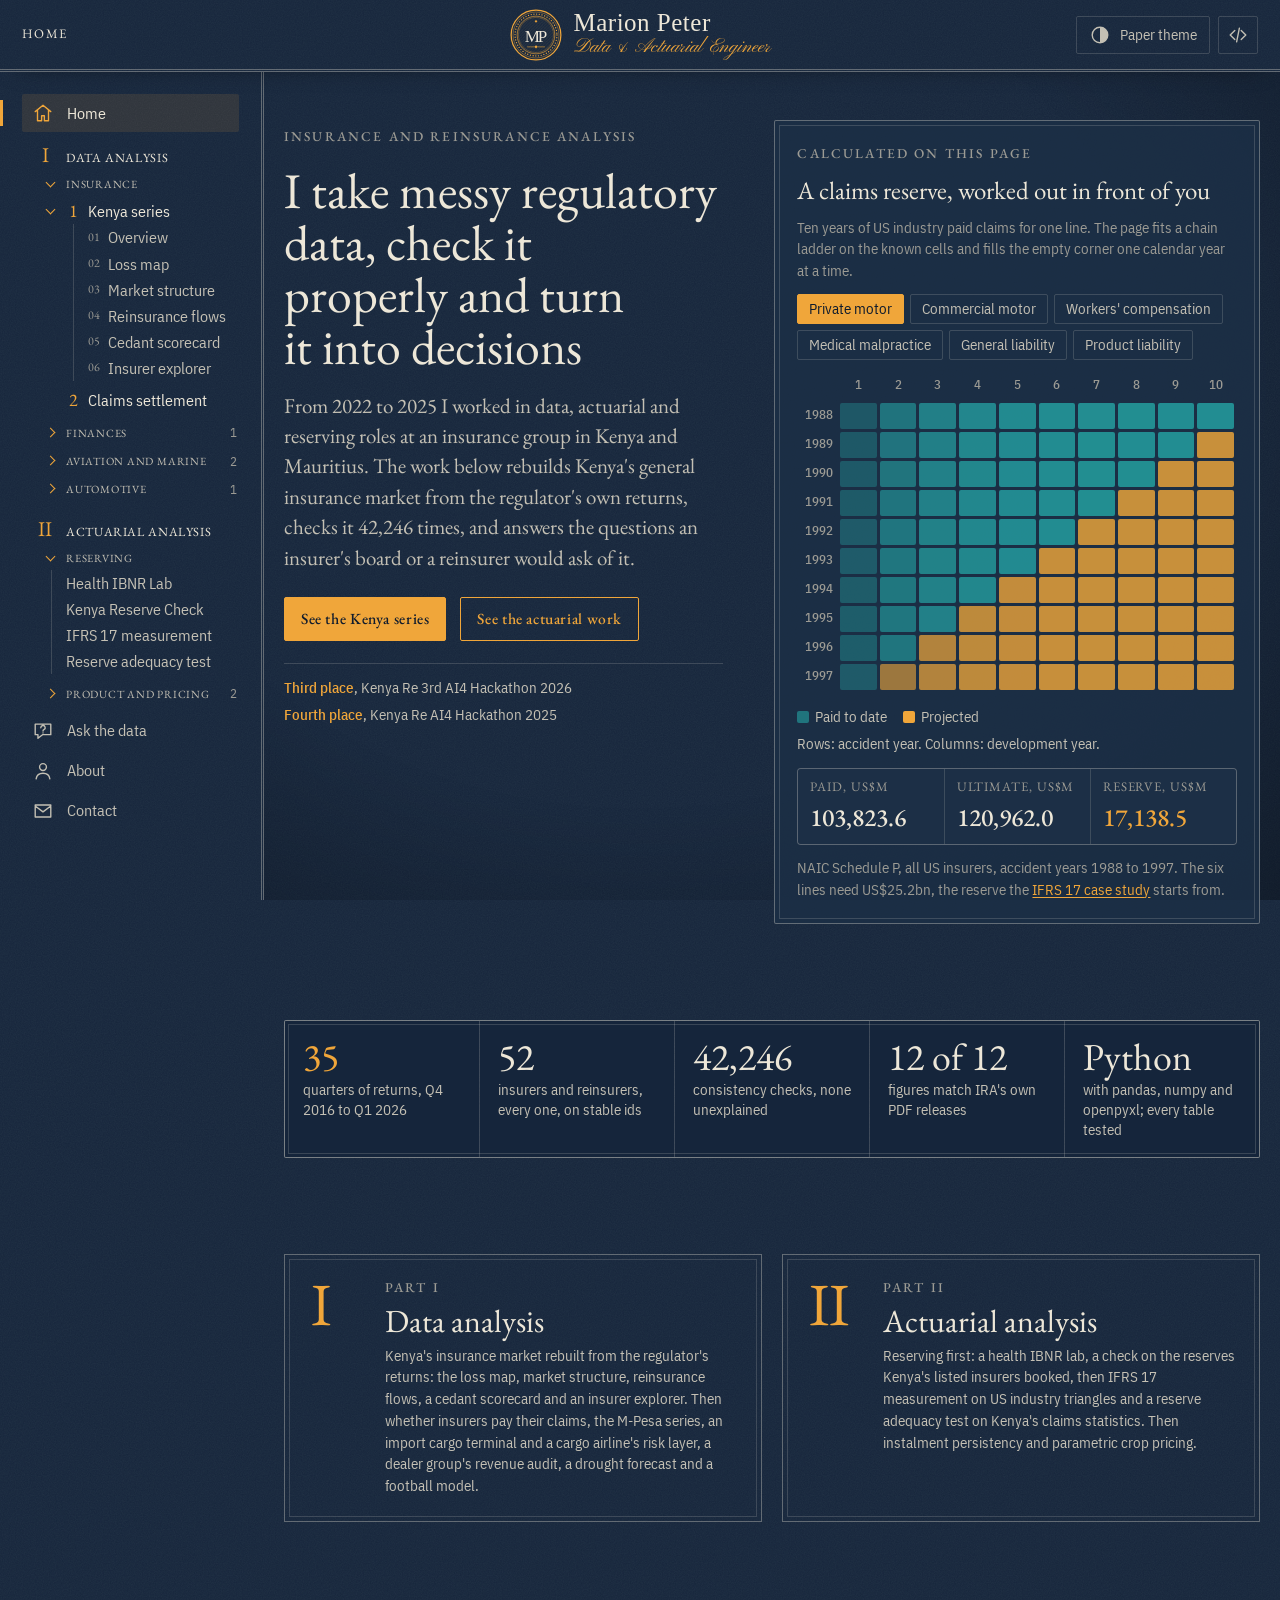
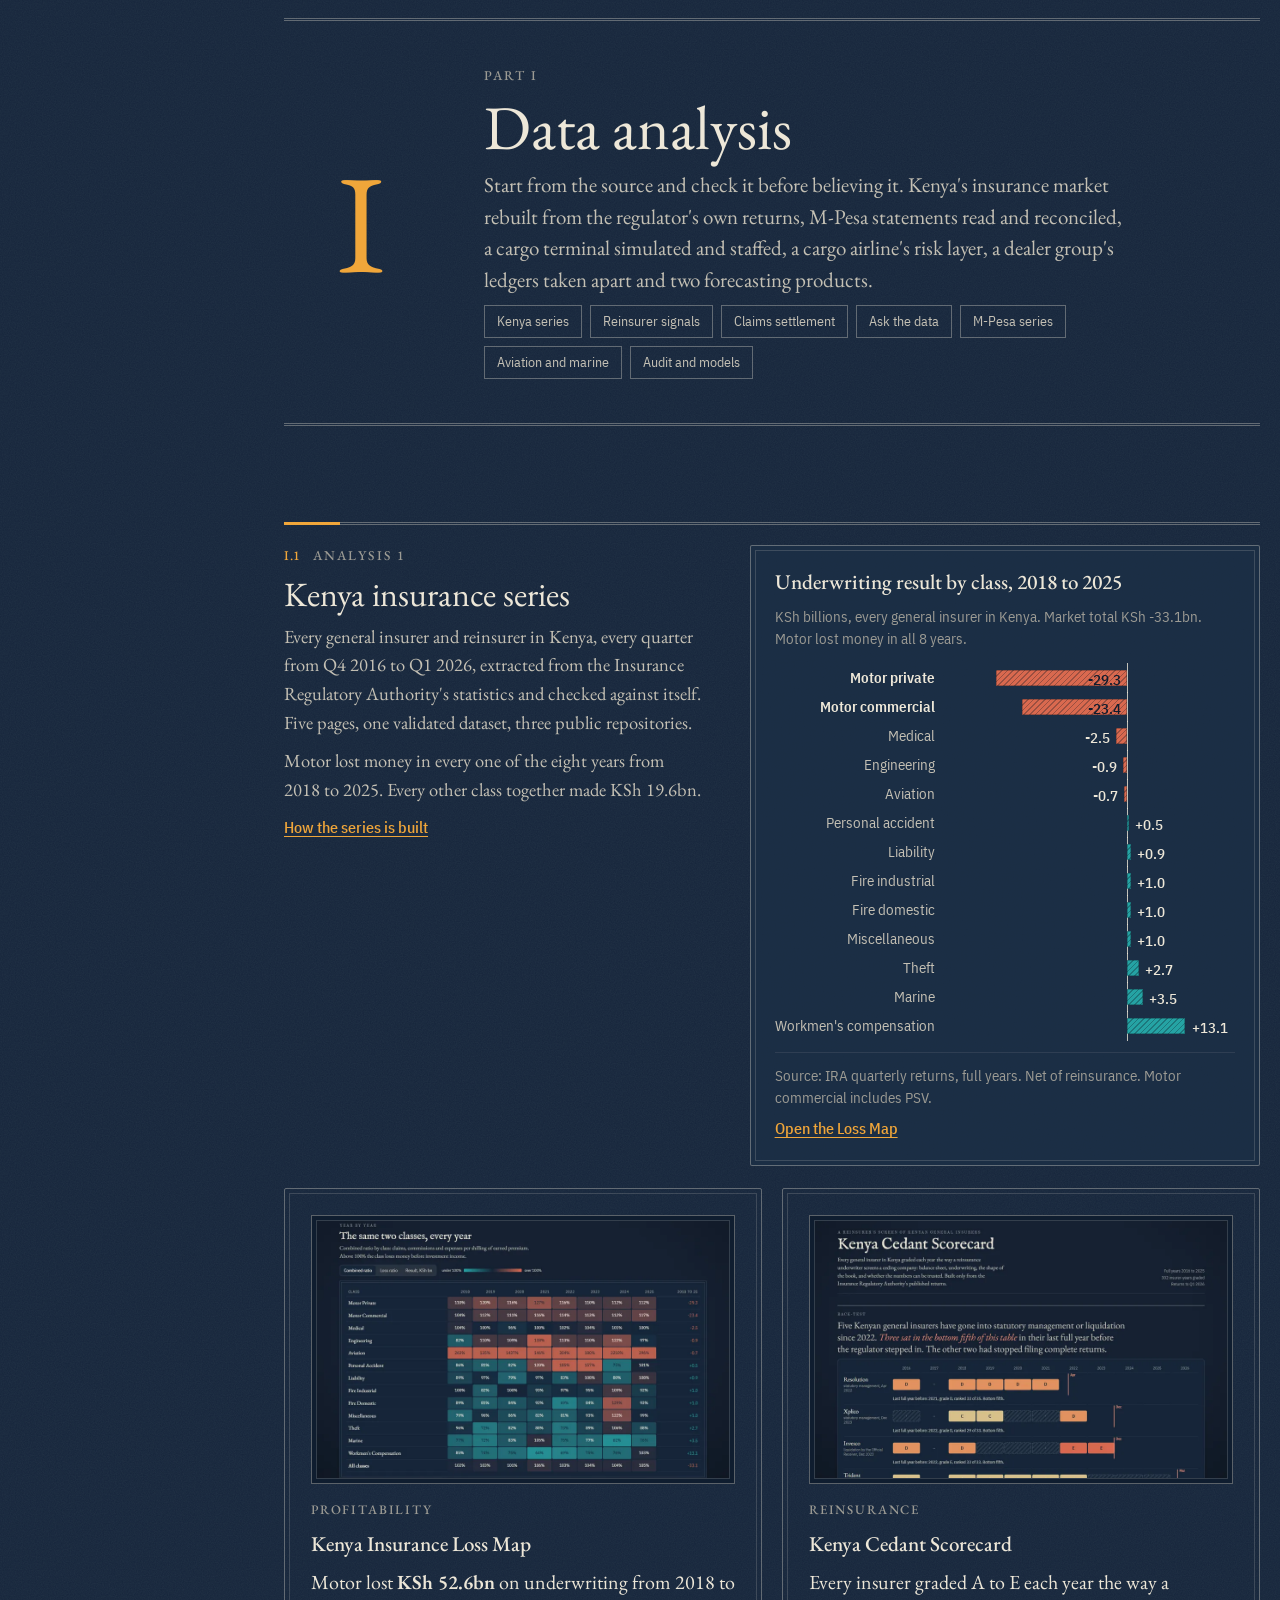
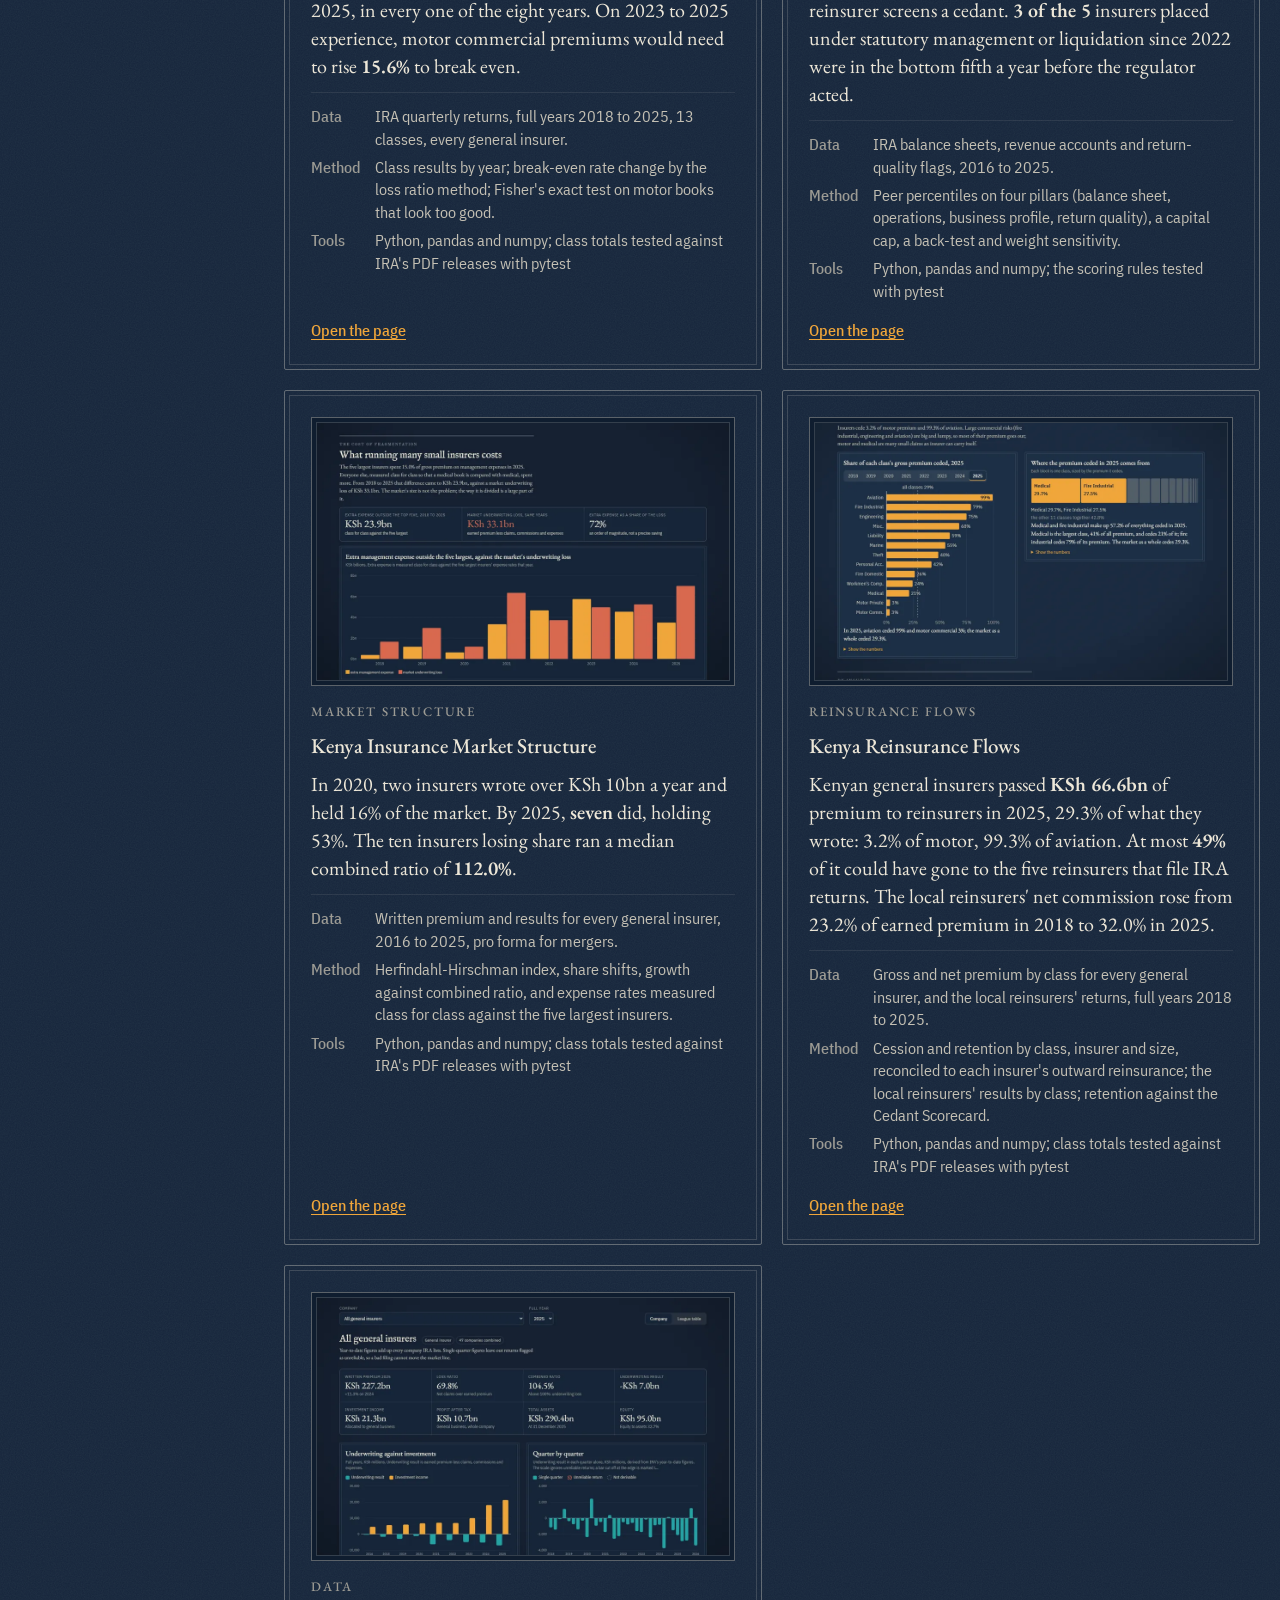
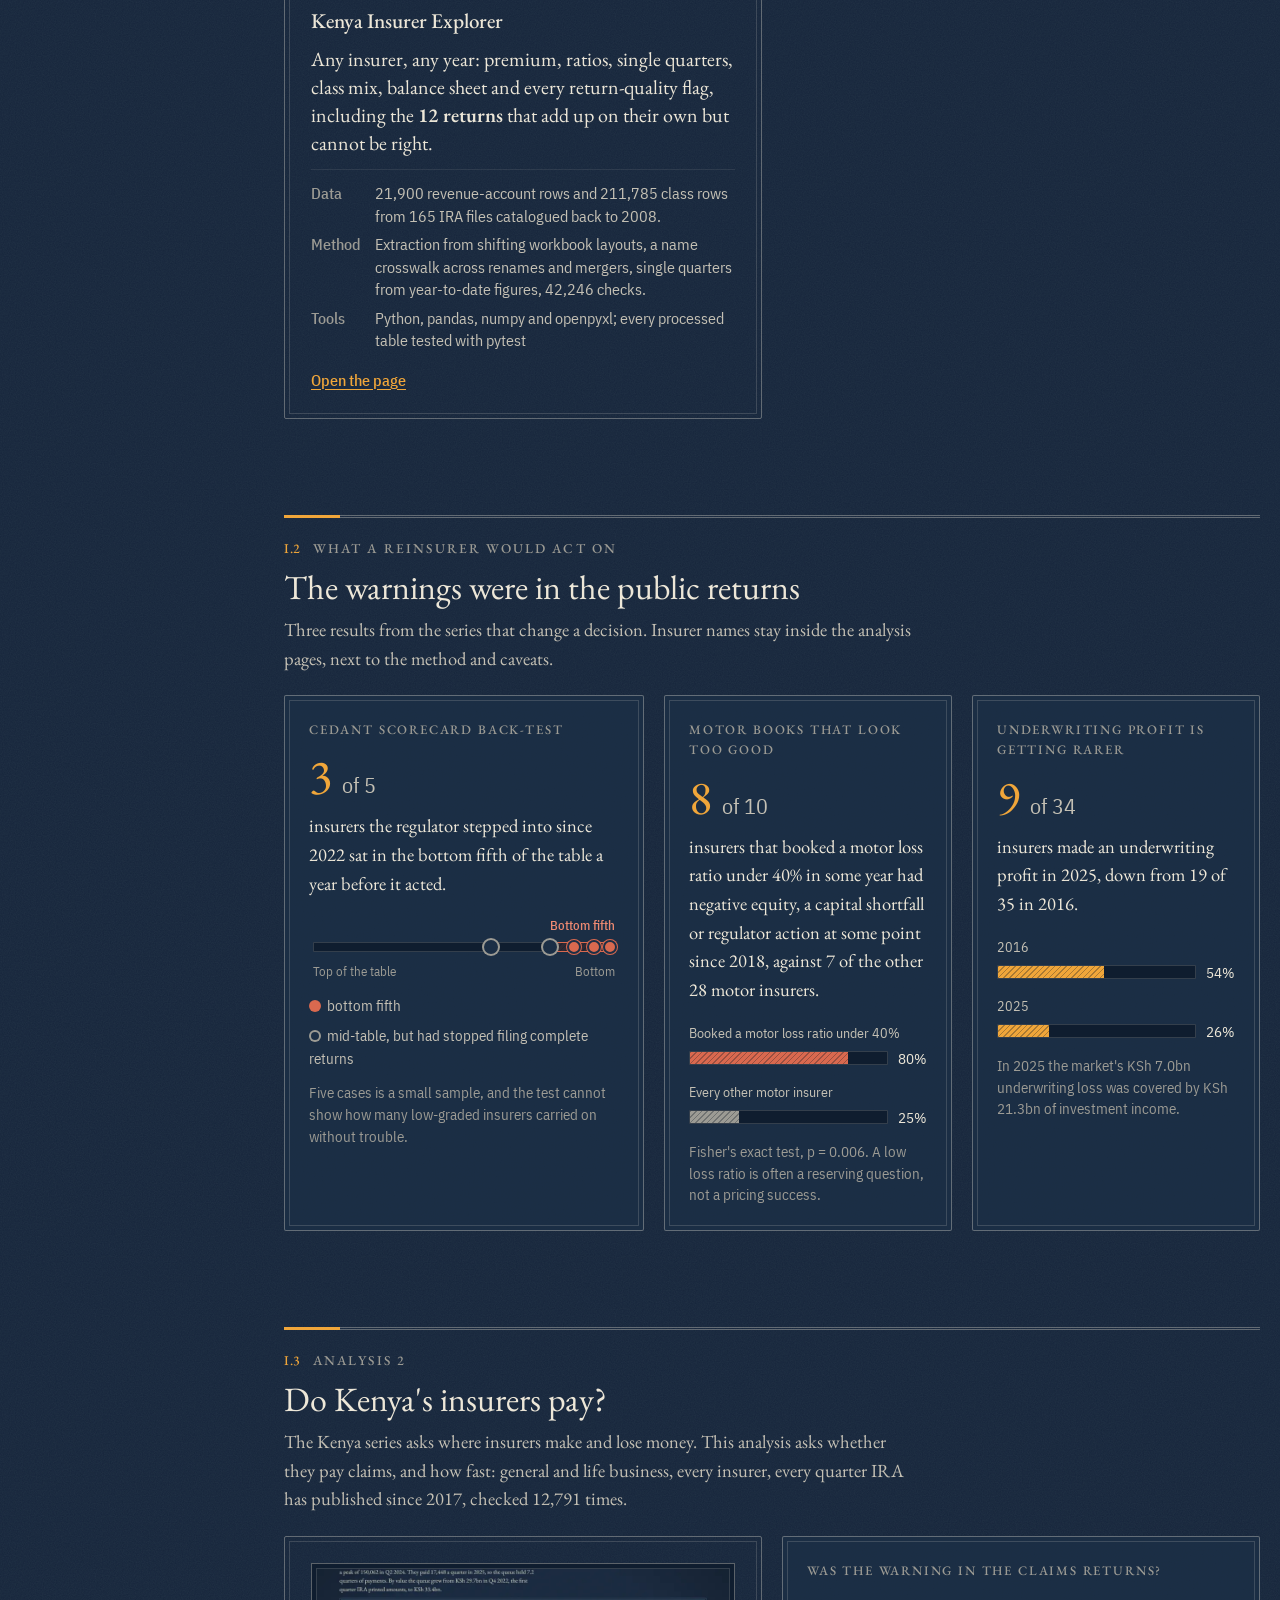
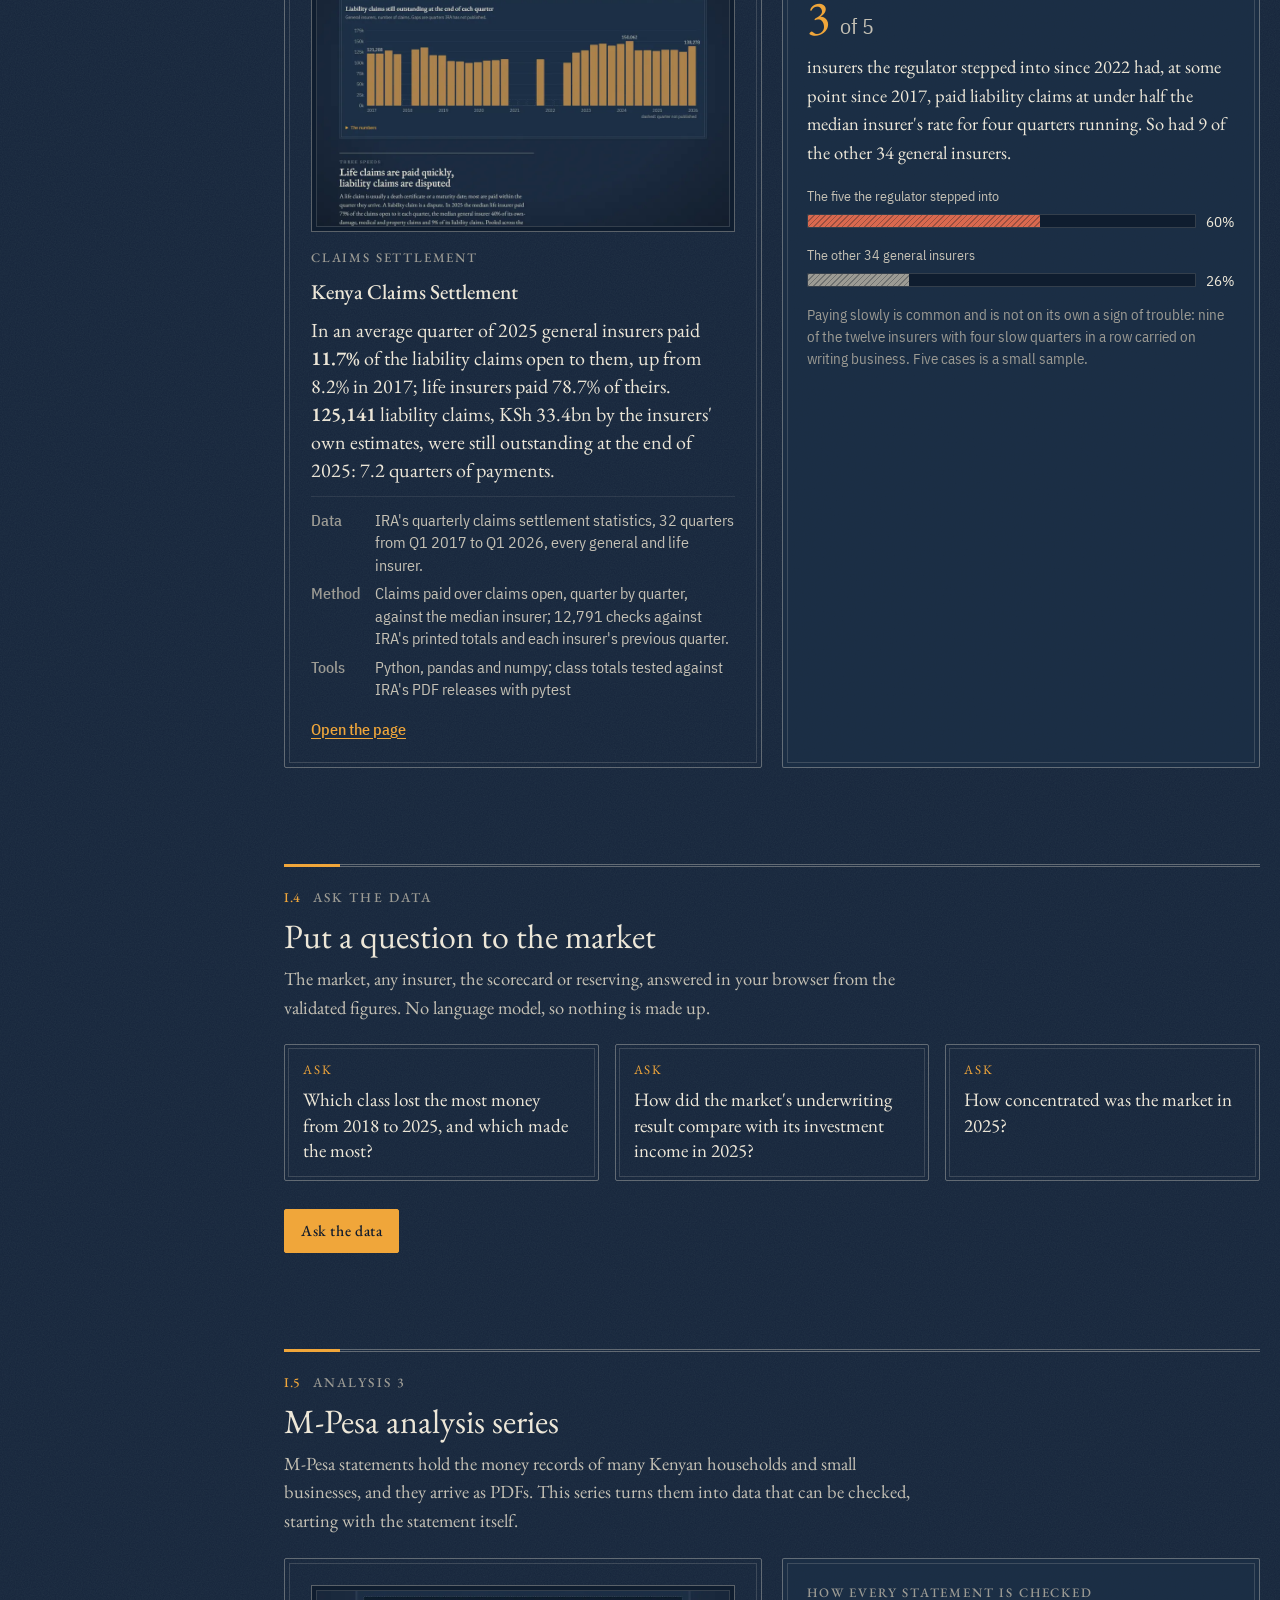
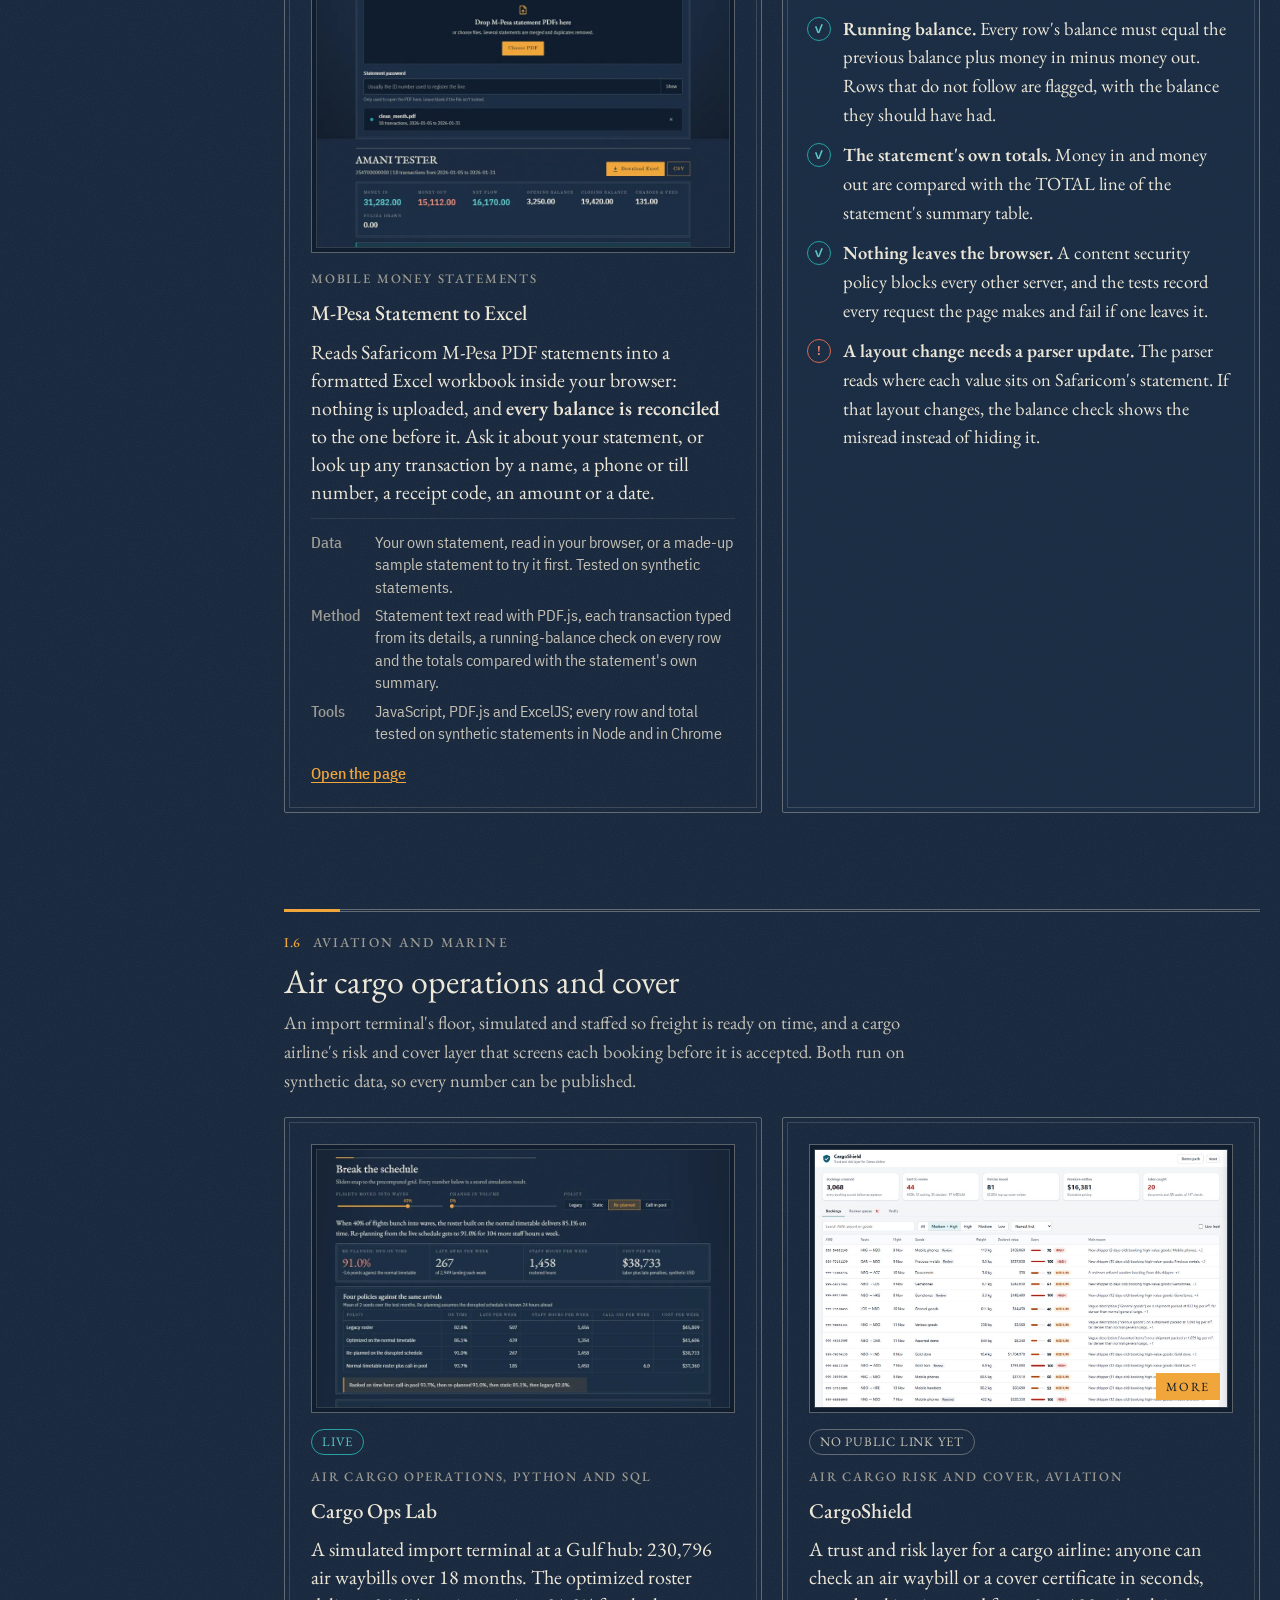
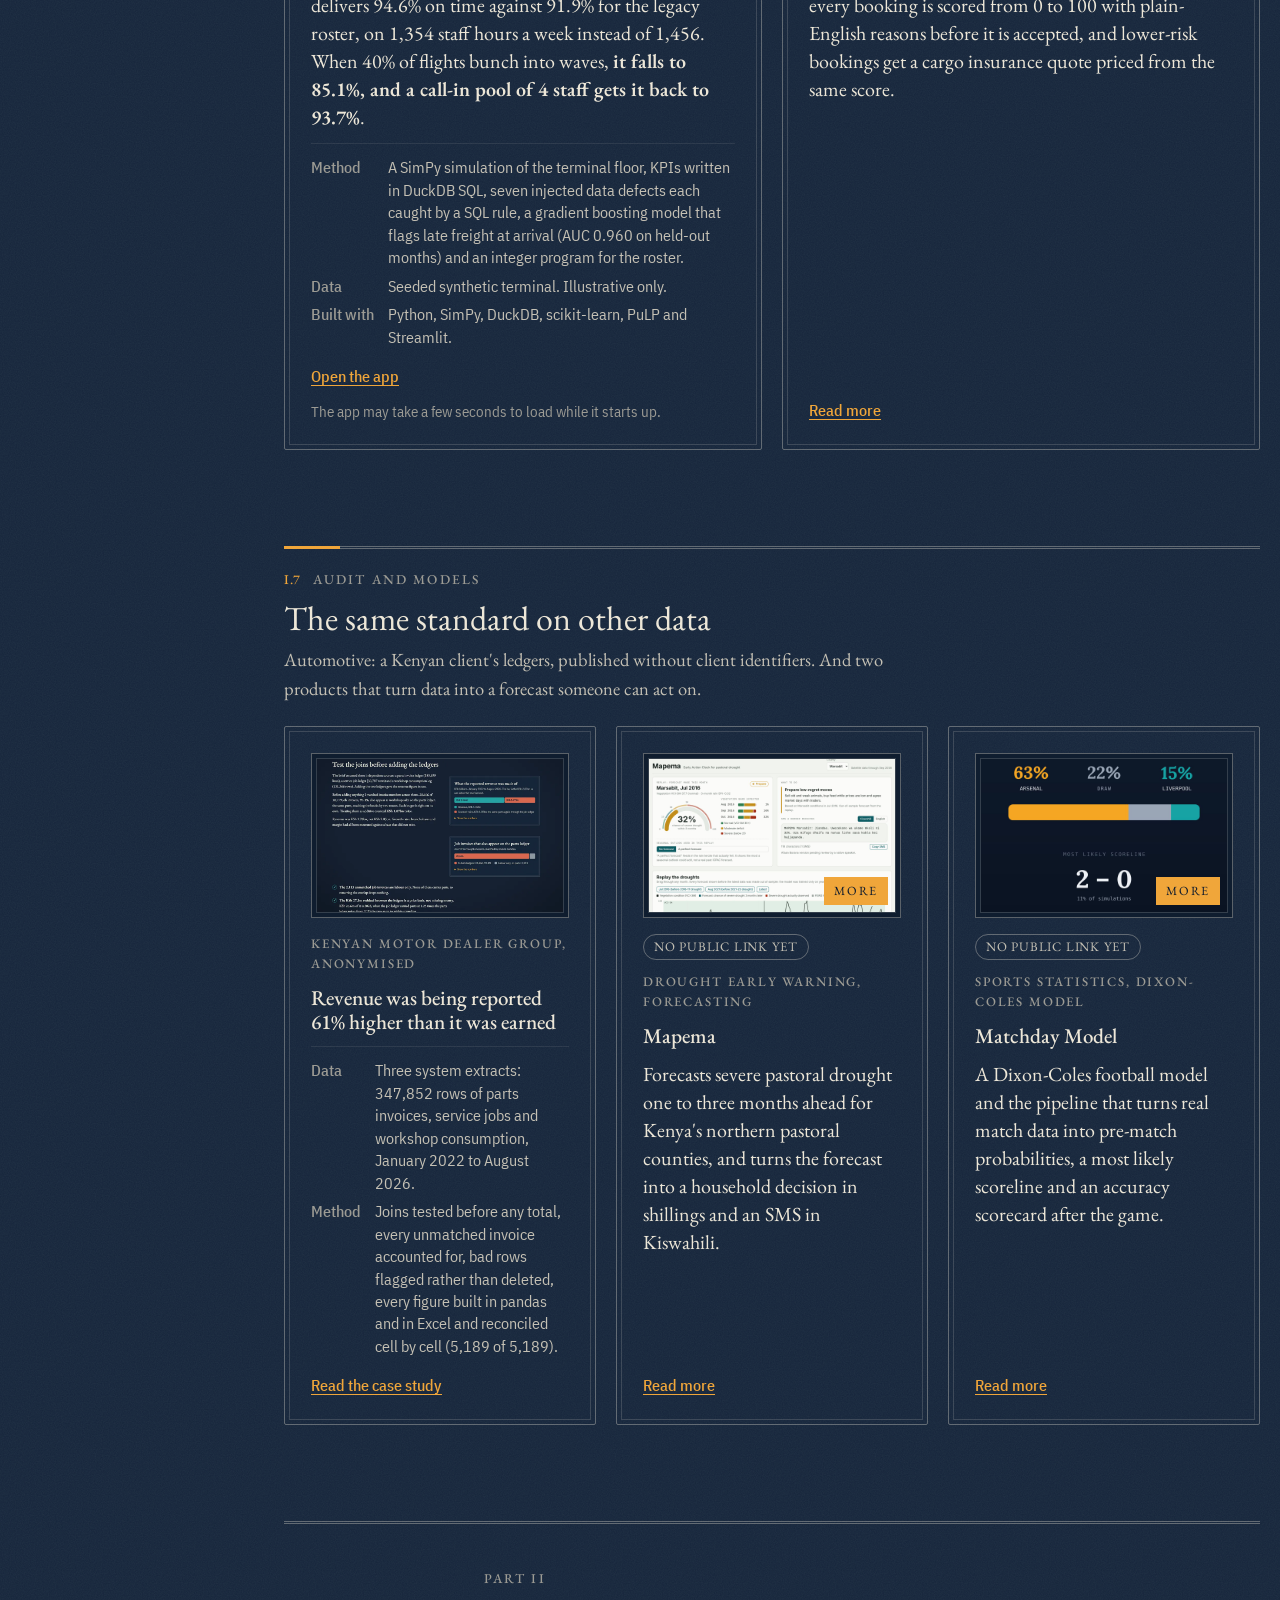
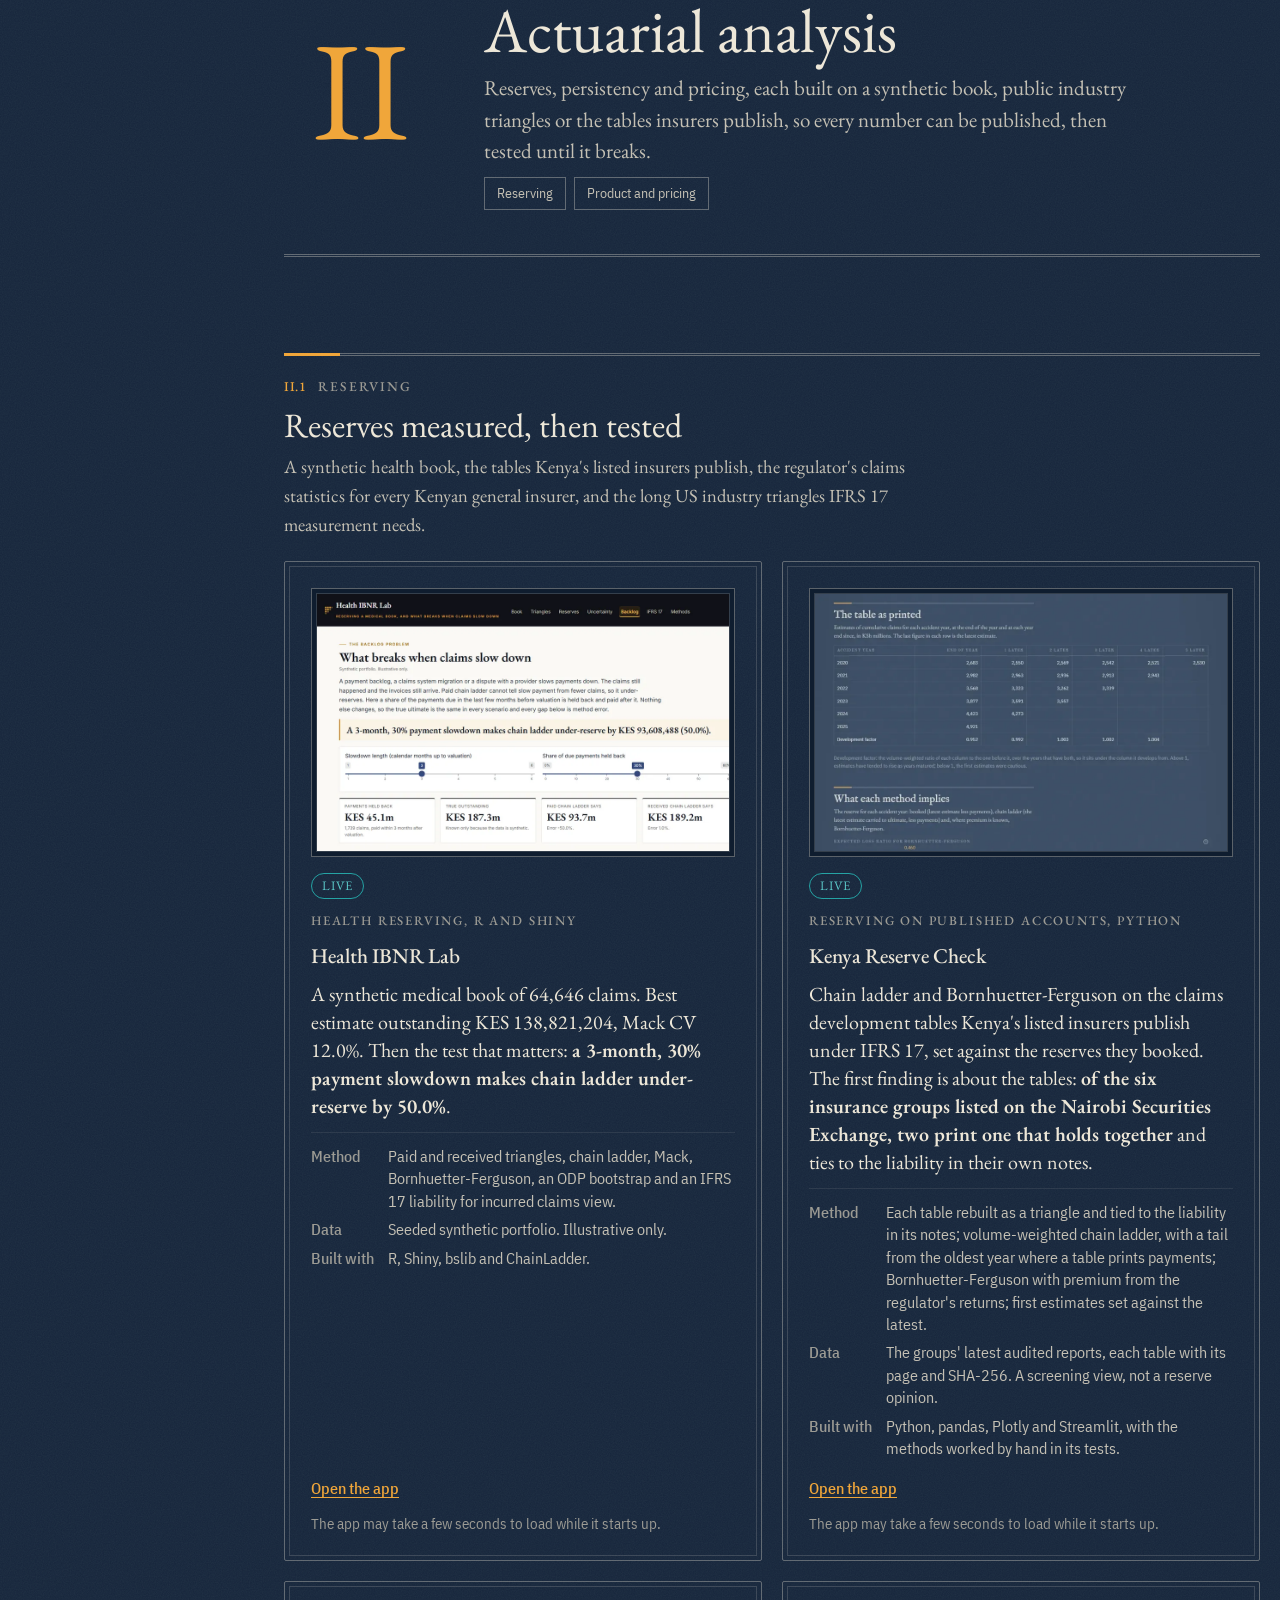
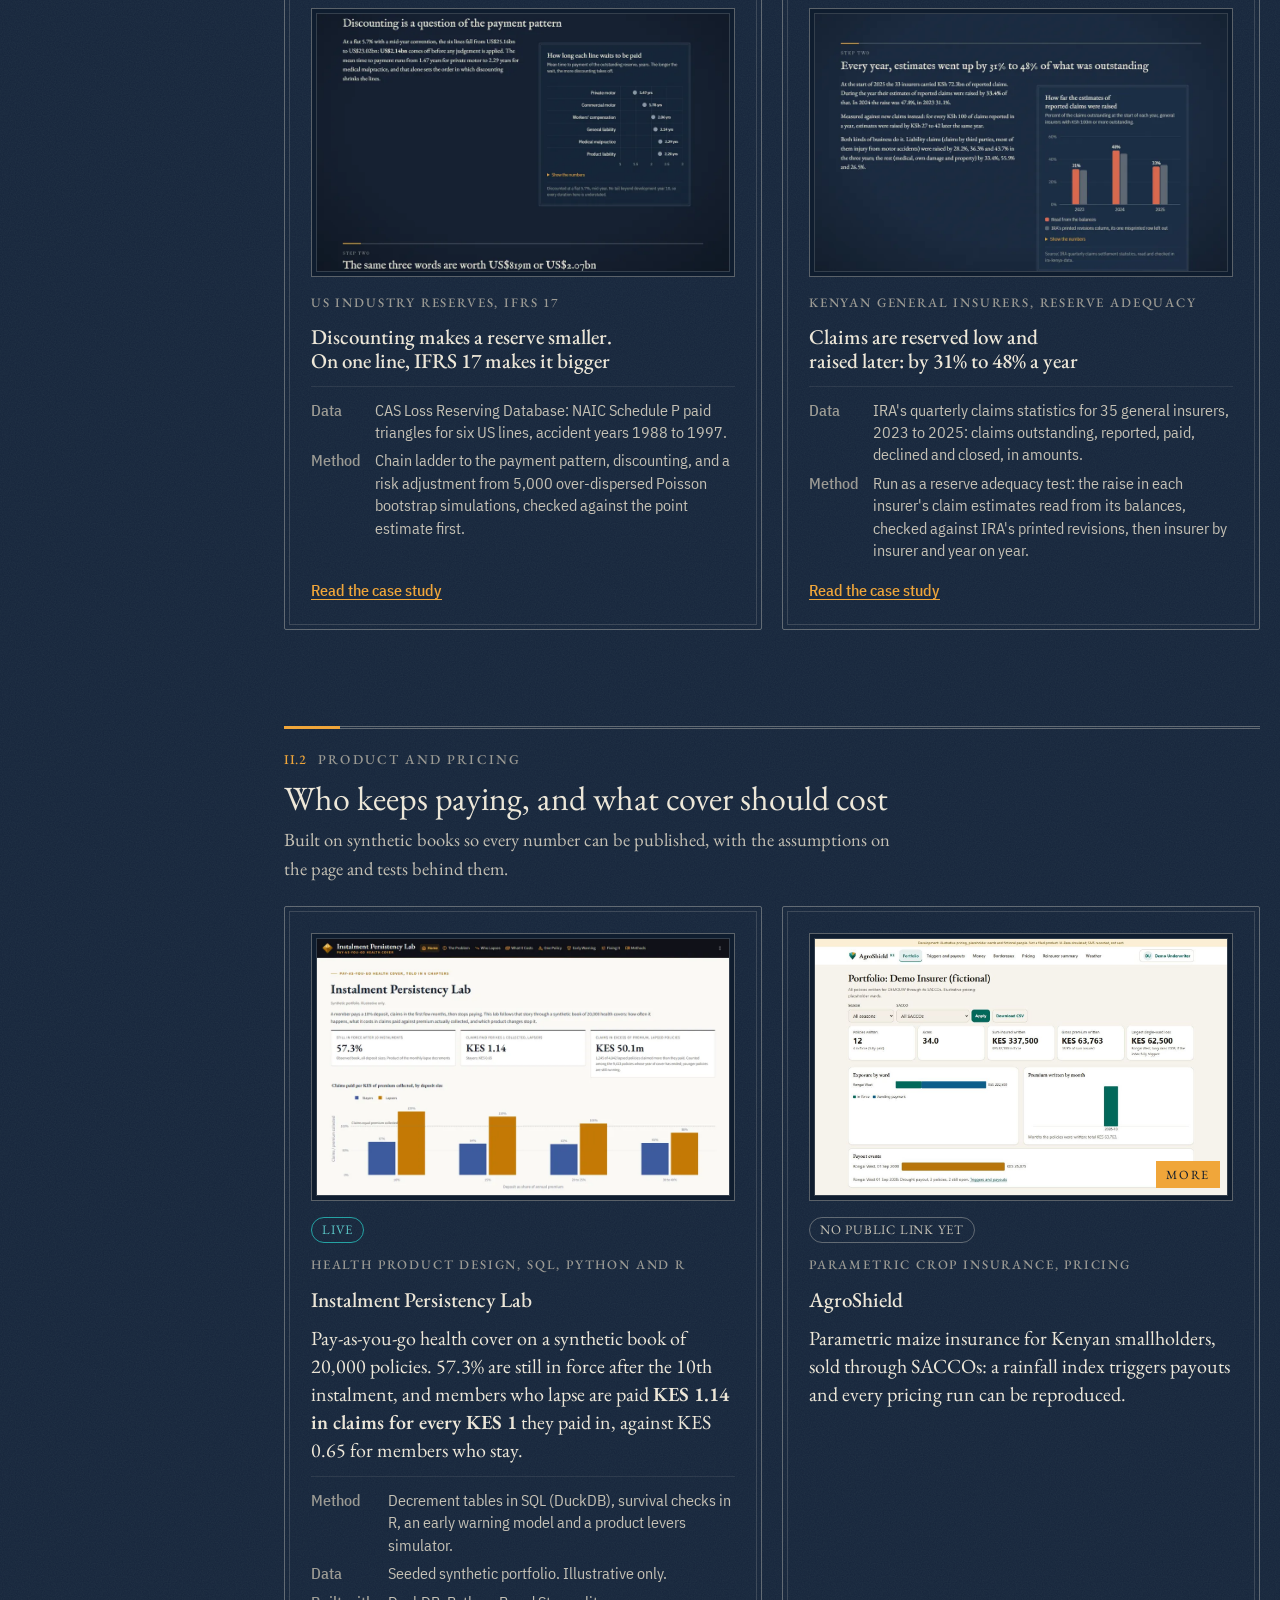
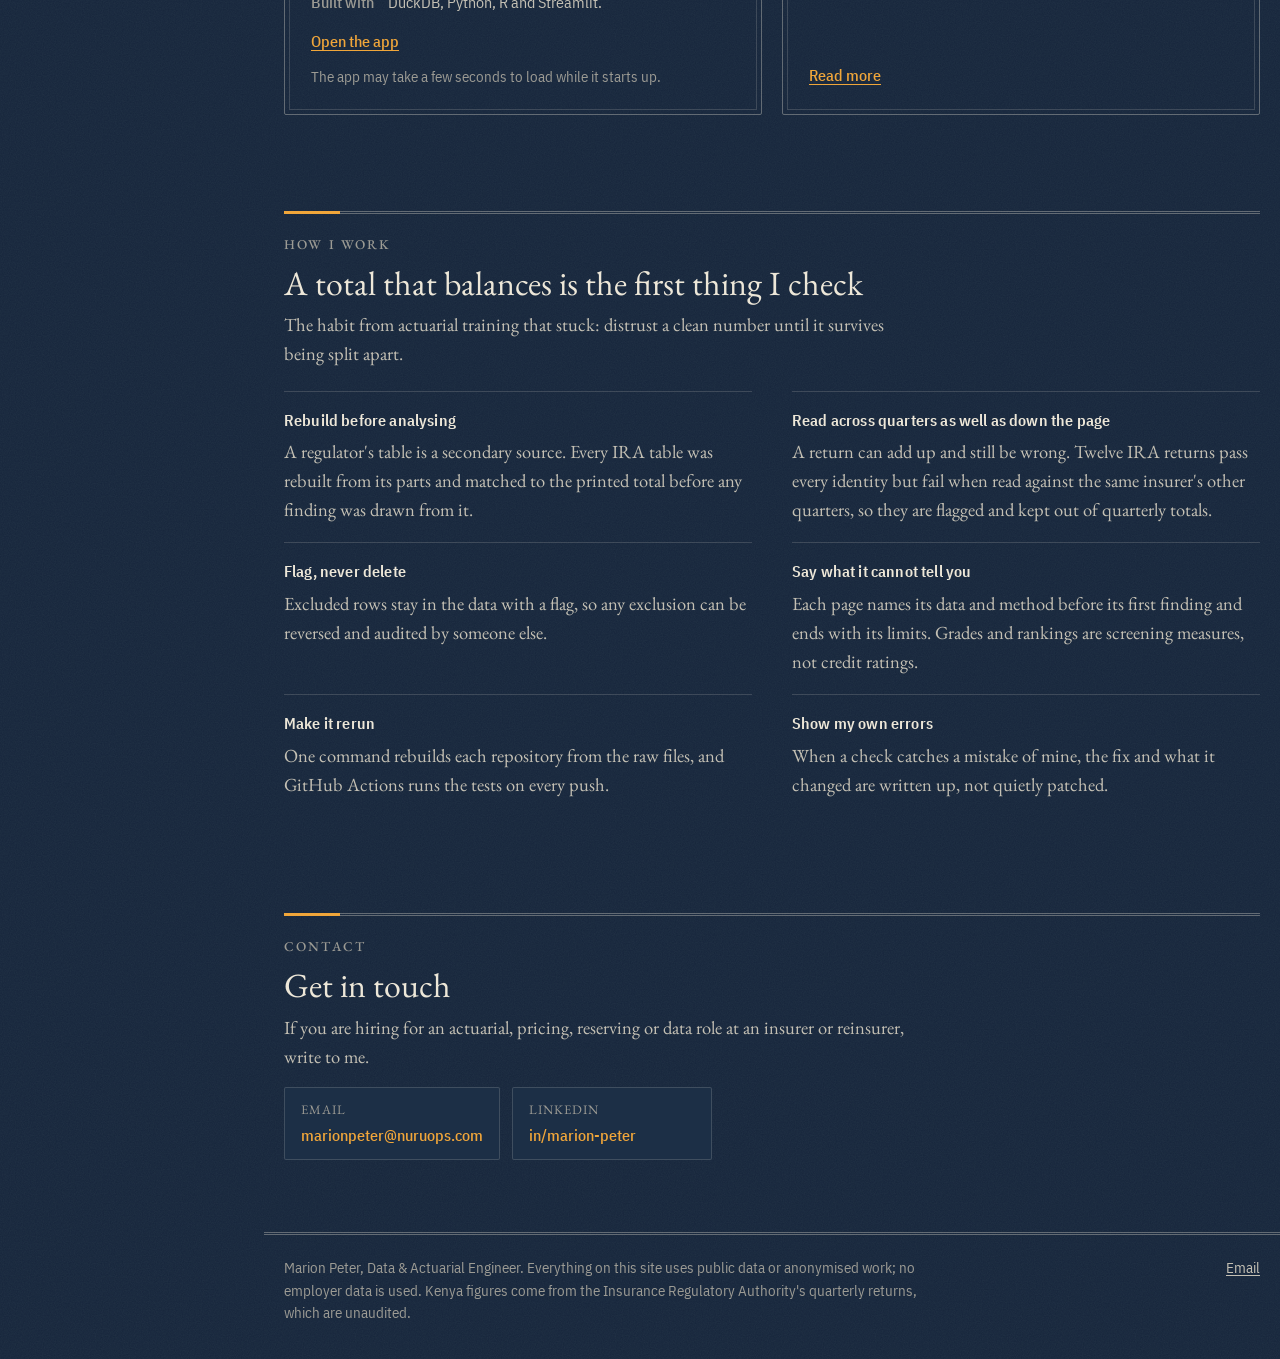
==== commit 7a83b9ad: "Reserve adequacy test: Kenya's general insurers from IRA's claims statistics, in place of the US auc" ====
--- a/index.html
+++ b/index.html
@@ -47,7 +47,7 @@
 </svg><span class="mp-who"><b class="mp-nm">Marion Peter</b><span class="mp-role">Data &amp; Actuarial Engineer</span></span></a>
 <div class="mp-tools"><button class="mp-theme" type="button" hidden><svg class="mp-ic" viewBox="0 0 24 24" width="22" height="22" aria-hidden="true" focusable="false" fill="none" stroke="currentColor" stroke-width="1.5" stroke-linecap="round" stroke-linejoin="round"><path d="M12 3.5a8.5 8.5 0 1 0 0 17 8.5 8.5 0 0 0 0-17z"/><path d="M12 3.5a8.5 8.5 0 0 1 0 17z" fill="currentColor" stroke="none"/></svg><span class="mp-l">Paper theme</span></button><a class="mp-gh" href="https://github.com/maidenpeter" aria-label="GitHub" title="GitHub"><svg class="mp-ic" viewBox="0 0 24 24" width="22" height="22" aria-hidden="true" focusable="false" fill="none" stroke="currentColor" stroke-width="1.5" stroke-linecap="round" stroke-linejoin="round"><path d="M8.5 7 3.5 12l5 5M15.5 7l5 5-5 5M13.5 4.5l-3 15"/></svg><span class="mp-l">GitHub</span></a></div>
 </header>
-<div class="mp-side"><nav class="mp-nav" aria-label="Main"><a class="mp-back" href="/" hidden data-home><svg class="mp-ic" viewBox="0 0 24 24" width="22" height="22" aria-hidden="true" focusable="false" fill="none" stroke="currentColor" stroke-width="1.5" stroke-linecap="round" stroke-linejoin="round"><path d="M19.5 12h-15M10.5 6l-6 6 6 6"/></svg><span class="mp-l">Back</span><span class="mp-s">Back</span></a><a href="/" aria-current="page" data-spy=""><svg class="mp-ic" viewBox="0 0 24 24" width="22" height="22" aria-hidden="true" focusable="false" fill="none" stroke="currentColor" stroke-width="1.5" stroke-linecap="round" stroke-linejoin="round"><path d="M3.5 10.5 12 3.5l8.5 7M6 9v11.5h4.5V15h3v5.5H18V9"/></svg><span class="mp-l">Home</span><span class="mp-s">Home</span></a><div class="mp-ch"><button class="mp-ch-btn" type="button" popovertarget="mp-ch-data" data-spy="data work signals claims ask mpesa-series aviation data-more"><svg class="mp-ic" viewBox="0 0 24 24" width="22" height="22" aria-hidden="true" focusable="false" fill="none" stroke="currentColor" stroke-width="1.5" stroke-linecap="round" stroke-linejoin="round"><path d="M3.5 20.5h17M7 17v-5M12 17V6.5M17 17V9.5"/></svg><span class="mp-s">Data</span></button><div class="mp-items" id="mp-ch-data" popover aria-label="Data analysis"><a class="mp-ch-link" href="/#data" data-spy="data work signals claims ask mpesa-series aviation data-more"><span class="mp-num">I</span><span class="mp-ch-t">Data analysis</span><span class="mp-ch-line">Insurance, finances, air cargo and automotive data, checked before it is believed</span></a><details class="mp-grp" open><summary class="mp-grp-t">Insurance<span class="mp-grp-n">7</span></summary><div class="mp-grp-in"><details class="mp-grp mp-an" open><summary class="mp-grp-t"><span class="mp-an-n">1</span>Kenya series<span class="mp-grp-n">6</span></summary><div class="mp-grp-in"><a class="mp-it" href="/kenya-insurance/"><span class="mp-it-n">01</span>Overview</a><a class="mp-it" href="/ira-kenya-insurance/page/kenya-insurance-loss-map.html"><span class="mp-it-n">02</span>Loss map</a><a class="mp-it" href="/ira-kenya-insurance/page/kenya-insurance-market-structure.html"><span class="mp-it-n">03</span>Market structure</a><a class="mp-it" href="/ira-kenya-insurance/page/kenya-insurance-reinsurance-flows.html"><span class="mp-it-n">04</span>Reinsurance flows</a><a class="mp-it" href="/ira-kenya-reinsurance/page/kenya-cedant-scorecard.html"><span class="mp-it-n">05</span>Cedant scorecard</a><a class="mp-it" href="/ira-kenya-data/explorer/kenya-insurer-explorer.html"><span class="mp-it-n">06</span>Insurer explorer</a></div></details><a class="mp-it mp-an-link" href="/ira-kenya-insurance/page/kenya-claims-settlement.html"><span class="mp-an-n">2</span>Claims settlement</a></div></details><details class="mp-grp"><summary class="mp-grp-t">Finances<span class="mp-grp-n">1</span></summary><div class="mp-grp-in"><details class="mp-grp mp-an" open><summary class="mp-grp-t"><span class="mp-an-n">3</span>M-Pesa series<span class="mp-grp-n">1</span></summary><div class="mp-grp-in"><a class="mp-it" href="/mpesa-statement-to-excel/"><span class="mp-it-n">01</span>Statement to Excel</a></div></details></div></details><details class="mp-grp"><summary class="mp-grp-t">Aviation and marine<span class="mp-grp-n">2</span></summary><div class="mp-grp-in"><a class="mp-it" href="/#cargo-ops">Cargo Ops Lab</a><a class="mp-it" href="/#cargoshield">CargoShield</a></div></details><details class="mp-grp"><summary class="mp-grp-t">Automotive<span class="mp-grp-n">1</span></summary><div class="mp-grp-in"><a class="mp-it" href="/work/dealer-revenue/">Dealer revenue audit</a></div></details></div></div><div class="mp-ch"><button class="mp-ch-btn" type="button" popovertarget="mp-ch-actuarial" data-spy="actuarial reserving pricing"><svg class="mp-ic" viewBox="0 0 24 24" width="22" height="22" aria-hidden="true" focusable="false" fill="none" stroke="currentColor" stroke-width="1.5" stroke-linecap="round" stroke-linejoin="round"><path d="M4 4h4.5v4.5H4zM9.75 4h4.5v4.5h-4.5zM15.5 4H20v4.5h-4.5zM4 9.75h4.5v4.5H4zM9.75 9.75h4.5v4.5h-4.5zM4 15.5h4.5V20H4z"/></svg><span class="mp-s">Actuarial</span></button><div class="mp-items" id="mp-ch-actuarial" popover aria-label="Actuarial analysis"><a class="mp-ch-link" href="/#actuarial" data-spy="actuarial reserving pricing"><span class="mp-num">II</span><span class="mp-ch-t">Actuarial analysis</span><span class="mp-ch-line">Reserving, IFRS 17 and pricing</span></a><details class="mp-grp" open><summary class="mp-grp-t">Reserving<span class="mp-grp-n">4</span></summary><div class="mp-grp-in"><a class="mp-it" href="/#hil">Health IBNR Lab</a><a class="mp-it" href="/#reserve-check">Kenya Reserve Check</a><a class="mp-it" href="/work/ifrs17-measurement/">IFRS 17 measurement</a><a class="mp-it" href="/work/valuation-adequacy/">Reserve adequacy test</a></div></details><details class="mp-grp"><summary class="mp-grp-t">Product and pricing<span class="mp-grp-n">2</span></summary><div class="mp-grp-in"><a class="mp-it" href="/#ipl">Persistency Lab</a><a class="mp-it" href="/#agroshield">AgroShield pricing</a></div></details></div></div><a href="/ask/" data-spy=""><svg class="mp-ic" viewBox="0 0 24 24" width="22" height="22" aria-hidden="true" focusable="false" fill="none" stroke="currentColor" stroke-width="1.5" stroke-linecap="round" stroke-linejoin="round"><path d="M3.5 4.5h17v11.5h-9l-5 4v-4h-3zM9.6 8.4a2.4 2.4 0 1 1 3.4 2.2c-.6.3-1 .8-1 1.5M12 14v.1"/></svg><span class="mp-l">Ask the data</span><span class="mp-s">Ask</span></a><a href="/about/" data-spy="method"><svg class="mp-ic" viewBox="0 0 24 24" width="22" height="22" aria-hidden="true" focusable="false" fill="none" stroke="currentColor" stroke-width="1.5" stroke-linecap="round" stroke-linejoin="round"><path d="M12 11.5a3.75 3.75 0 1 0 0-7.5 3.75 3.75 0 0 0 0 7.5zM4.5 20.5c.6-3.9 3.6-6 7.5-6s6.9 2.1 7.5 6"/></svg><span class="mp-l">About</span><span class="mp-s">About</span></a><a href="/#contact" data-spy="contact"><svg class="mp-ic" viewBox="0 0 24 24" width="22" height="22" aria-hidden="true" focusable="false" fill="none" stroke="currentColor" stroke-width="1.5" stroke-linecap="round" stroke-linejoin="round"><path d="M3.5 5.5h17v13h-17zM3.5 6.5l8.5 6.5 8.5-6.5"/></svg><span class="mp-l">Contact</span><span class="mp-s">Contact</span></a></nav></div>
+<div class="mp-side"><nav class="mp-nav" aria-label="Main"><a class="mp-back" href="/" hidden data-home><svg class="mp-ic" viewBox="0 0 24 24" width="22" height="22" aria-hidden="true" focusable="false" fill="none" stroke="currentColor" stroke-width="1.5" stroke-linecap="round" stroke-linejoin="round"><path d="M19.5 12h-15M10.5 6l-6 6 6 6"/></svg><span class="mp-l">Back</span><span class="mp-s">Back</span></a><a href="/" aria-current="page" data-spy=""><svg class="mp-ic" viewBox="0 0 24 24" width="22" height="22" aria-hidden="true" focusable="false" fill="none" stroke="currentColor" stroke-width="1.5" stroke-linecap="round" stroke-linejoin="round"><path d="M3.5 10.5 12 3.5l8.5 7M6 9v11.5h4.5V15h3v5.5H18V9"/></svg><span class="mp-l">Home</span><span class="mp-s">Home</span></a><div class="mp-ch"><button class="mp-ch-btn" type="button" popovertarget="mp-ch-data" data-spy="data work signals claims ask mpesa-series aviation data-more"><svg class="mp-ic" viewBox="0 0 24 24" width="22" height="22" aria-hidden="true" focusable="false" fill="none" stroke="currentColor" stroke-width="1.5" stroke-linecap="round" stroke-linejoin="round"><path d="M3.5 20.5h17M7 17v-5M12 17V6.5M17 17V9.5"/></svg><span class="mp-s">Data</span></button><div class="mp-items" id="mp-ch-data" popover aria-label="Data analysis"><a class="mp-ch-link" href="/#data" data-spy="data work signals claims ask mpesa-series aviation data-more"><span class="mp-num">I</span><span class="mp-ch-t">Data analysis</span><span class="mp-ch-line">Insurance, finances, air cargo and automotive data, checked before it is believed</span></a><details class="mp-grp" open><summary class="mp-grp-t">Insurance<span class="mp-grp-n">7</span></summary><div class="mp-grp-in"><details class="mp-grp mp-an" open><summary class="mp-grp-t"><span class="mp-an-n">1</span>Kenya series<span class="mp-grp-n">6</span></summary><div class="mp-grp-in"><a class="mp-it" href="/kenya-insurance/"><span class="mp-it-n">01</span>Overview</a><a class="mp-it" href="/ira-kenya-insurance/page/kenya-insurance-loss-map.html"><span class="mp-it-n">02</span>Loss map</a><a class="mp-it" href="/ira-kenya-insurance/page/kenya-insurance-market-structure.html"><span class="mp-it-n">03</span>Market structure</a><a class="mp-it" href="/ira-kenya-insurance/page/kenya-insurance-reinsurance-flows.html"><span class="mp-it-n">04</span>Reinsurance flows</a><a class="mp-it" href="/ira-kenya-reinsurance/page/kenya-cedant-scorecard.html"><span class="mp-it-n">05</span>Cedant scorecard</a><a class="mp-it" href="/ira-kenya-data/explorer/kenya-insurer-explorer.html"><span class="mp-it-n">06</span>Insurer explorer</a></div></details><a class="mp-it mp-an-link" href="/ira-kenya-insurance/page/kenya-claims-settlement.html"><span class="mp-an-n">2</span>Claims settlement</a></div></details><details class="mp-grp"><summary class="mp-grp-t">Finances<span class="mp-grp-n">1</span></summary><div class="mp-grp-in"><details class="mp-grp mp-an" open><summary class="mp-grp-t"><span class="mp-an-n">3</span>M-Pesa series<span class="mp-grp-n">1</span></summary><div class="mp-grp-in"><a class="mp-it" href="/mpesa-statement-to-excel/"><span class="mp-it-n">01</span>Statement to Excel</a></div></details></div></details><details class="mp-grp"><summary class="mp-grp-t">Aviation and marine<span class="mp-grp-n">2</span></summary><div class="mp-grp-in"><a class="mp-it" href="/#cargo-ops">Cargo Ops Lab</a><a class="mp-it" href="/#cargoshield">CargoShield</a></div></details><details class="mp-grp"><summary class="mp-grp-t">Automotive<span class="mp-grp-n">1</span></summary><div class="mp-grp-in"><a class="mp-it" href="/work/dealer-revenue/">Dealer revenue audit</a></div></details></div></div><div class="mp-ch"><button class="mp-ch-btn" type="button" popovertarget="mp-ch-actuarial" data-spy="actuarial reserving pricing"><svg class="mp-ic" viewBox="0 0 24 24" width="22" height="22" aria-hidden="true" focusable="false" fill="none" stroke="currentColor" stroke-width="1.5" stroke-linecap="round" stroke-linejoin="round"><path d="M4 4h4.5v4.5H4zM9.75 4h4.5v4.5h-4.5zM15.5 4H20v4.5h-4.5zM4 9.75h4.5v4.5H4zM9.75 9.75h4.5v4.5h-4.5zM4 15.5h4.5V20H4z"/></svg><span class="mp-s">Actuarial</span></button><div class="mp-items" id="mp-ch-actuarial" popover aria-label="Actuarial analysis"><a class="mp-ch-link" href="/#actuarial" data-spy="actuarial reserving pricing"><span class="mp-num">II</span><span class="mp-ch-t">Actuarial analysis</span><span class="mp-ch-line">Reserving, IFRS 17 and pricing</span></a><details class="mp-grp" open><summary class="mp-grp-t">Reserving<span class="mp-grp-n">4</span></summary><div class="mp-grp-in"><a class="mp-it" href="/#hil">Health IBNR Lab</a><a class="mp-it" href="/#reserve-check">Kenya Reserve Check</a><a class="mp-it" href="/work/ifrs17-measurement/">IFRS 17 measurement</a><a class="mp-it" href="/work/reserve-adequacy/">Reserve adequacy test</a></div></details><details class="mp-grp"><summary class="mp-grp-t">Product and pricing<span class="mp-grp-n">2</span></summary><div class="mp-grp-in"><a class="mp-it" href="/#ipl">Persistency Lab</a><a class="mp-it" href="/#agroshield">AgroShield pricing</a></div></details></div></div><a href="/ask/" data-spy=""><svg class="mp-ic" viewBox="0 0 24 24" width="22" height="22" aria-hidden="true" focusable="false" fill="none" stroke="currentColor" stroke-width="1.5" stroke-linecap="round" stroke-linejoin="round"><path d="M3.5 4.5h17v11.5h-9l-5 4v-4h-3zM9.6 8.4a2.4 2.4 0 1 1 3.4 2.2c-.6.3-1 .8-1 1.5M12 14v.1"/></svg><span class="mp-l">Ask the data</span><span class="mp-s">Ask</span></a><a href="/about/" data-spy="method"><svg class="mp-ic" viewBox="0 0 24 24" width="22" height="22" aria-hidden="true" focusable="false" fill="none" stroke="currentColor" stroke-width="1.5" stroke-linecap="round" stroke-linejoin="round"><path d="M12 11.5a3.75 3.75 0 1 0 0-7.5 3.75 3.75 0 0 0 0 7.5zM4.5 20.5c.6-3.9 3.6-6 7.5-6s6.9 2.1 7.5 6"/></svg><span class="mp-l">About</span><span class="mp-s">About</span></a><a href="/#contact" data-spy="contact"><svg class="mp-ic" viewBox="0 0 24 24" width="22" height="22" aria-hidden="true" focusable="false" fill="none" stroke="currentColor" stroke-width="1.5" stroke-linecap="round" stroke-linejoin="round"><path d="M3.5 5.5h17v13h-17zM3.5 6.5l8.5 6.5 8.5-6.5"/></svg><span class="mp-l">Contact</span><span class="mp-s">Contact</span></a></nav></div>
 
 <main id="main" class="wrap">
 <section class="hero" aria-labelledby="h1">
@@ -76,7 +76,7 @@
 
 <section class="proof" aria-label="The data in numbers"><div><b>35</b><span>quarters of returns, Q4 2016 to Q1 2026</span></div><div><b>52</b><span>insurers and reinsurers, every one, on stable ids</span></div><div><b>42,246</b><span>consistency checks, none unexplained</span></div><div><b>12 of 12</b><span>figures match IRA's own PDF releases</span></div><div><b>Python</b><span>with pandas, numpy and openpyxl; every table tested</span></div></section>
 
-<nav class="parts" aria-label="Contents"><a class="part-card" href="#data"><span class="part-num" aria-hidden="true">I</span><span class="eyebrow">Part I</span><b>Data analysis</b><span class="part-sum">Kenya's insurance market rebuilt from the regulator's returns: the loss map, market structure, reinsurance flows, a cedant scorecard and an insurer explorer. Then whether insurers pay their claims, the M-Pesa series, an import cargo terminal and a cargo airline's risk layer, a dealer group's revenue audit, a drought forecast and a football model.</span></a><a class="part-card" href="#actuarial"><span class="part-num" aria-hidden="true">II</span><span class="eyebrow">Part II</span><b>Actuarial analysis</b><span class="part-sum">Reserving first: a health IBNR lab, a check on the reserves Kenya's listed insurers booked, then IFRS 17 measurement and a reserve adequacy test on public US data. Then instalment persistency and parametric crop pricing.</span></a></nav>
+<nav class="parts" aria-label="Contents"><a class="part-card" href="#data"><span class="part-num" aria-hidden="true">I</span><span class="eyebrow">Part I</span><b>Data analysis</b><span class="part-sum">Kenya's insurance market rebuilt from the regulator's returns: the loss map, market structure, reinsurance flows, a cedant scorecard and an insurer explorer. Then whether insurers pay their claims, the M-Pesa series, an import cargo terminal and a cargo airline's risk layer, a dealer group's revenue audit, a drought forecast and a football model.</span></a><a class="part-card" href="#actuarial"><span class="part-num" aria-hidden="true">II</span><span class="eyebrow">Part II</span><b>Actuarial analysis</b><span class="part-sum">Reserving first: a health IBNR lab, a check on the reserves Kenya's listed insurers booked, then IFRS 17 measurement on US industry triangles and a reserve adequacy test on Kenya's claims statistics. Then instalment persistency and parametric crop pricing.</span></a></nav>
 
 <section id="data" class="part" aria-labelledby="h-data">
 <span class="part-num" aria-hidden="true">I</span>
@@ -198,7 +198,7 @@
 <a class="thumb" href="https://maidenpeter.github.io/mpesa-statement-to-excel/" tabindex="-1" aria-hidden="true"><img src="/assets/shots/mpesa.webp" alt="" width="960" height="600" loading="lazy" decoding="async"><span class="cue">Open</span></a><span class="tag">Mobile money statements</span>
 <h3>M-Pesa Statement to Excel</h3>
 <p class="find">Reads Safaricom M-Pesa PDF statements into a formatted Excel workbook inside your browser: nothing is uploaded, and <b>every balance is reconciled</b> to the one before it. Ask it about your statement, or look up any transaction by a name, a phone or till number, a receipt code, an amount or a date.</p>
-<dl class="meta"><dt>Data</dt><dd>Your own statement, read in your browser. Tested on synthetic statements.</dd><dt>Method</dt><dd>Statement text read with PDF.js, each transaction typed from its details, a running-balance check on every row and the totals compared with the statement's own summary.</dd><dt>Tools</dt><dd>JavaScript, PDF.js and ExcelJS; every row and total tested on synthetic statements in Node and in Chrome</dd></dl>
+<dl class="meta"><dt>Data</dt><dd>Your own statement, read in your browser, or a made-up sample statement to try it first. Tested on synthetic statements.</dd><dt>Method</dt><dd>Statement text read with PDF.js, each transaction typed from its details, a running-balance check on every row and the totals compared with the statement's own summary.</dd><dt>Tools</dt><dd>JavaScript, PDF.js and ExcelJS; every row and total tested on synthetic statements in Node and in Chrome</dd></dl>
 <div class="links"><a href="https://maidenpeter.github.io/mpesa-statement-to-excel/">Open the page</a></div>
 </article>
 <div class="panel">
@@ -281,7 +281,7 @@
 <section id="reserving" aria-labelledby="h-reserving">
 <div class="sechead"><span class="eyebrow"><i>II.1</i>Reserving</span>
 <h2 id="h-reserving">Reserves measured, then tested</h2>
-<p>A synthetic health book, the tables Kenya's listed insurers publish, and two public US data sets with the long claims and price histories the methods need.</p></div>
+<p>A synthetic health book, the tables Kenya's listed insurers publish, the regulator's claims statistics for every Kenyan general insurer, and the long US industry triangles IFRS 17 measurement needs.</p></div>
 <div class="grid2"><article class="card" id="hil">
 <a class="thumb" href="https://maidenpeter.shinyapps.io/health-ibnr-lab/" tabindex="-1" aria-hidden="true"><img src="/assets/shots/hil.webp" alt="" width="960" height="600" loading="lazy" decoding="async"><span class="cue">Open</span></a><span class="badge live">Live</span>
 <span class="tag">Health reserving, R and Shiny</span>
@@ -304,10 +304,10 @@
 <dl class="meta"><dt>Data</dt><dd>CAS Loss Reserving Database: NAIC Schedule P paid triangles for six US lines, accident years 1988 to 1997.</dd><dt>Method</dt><dd>Chain ladder to the payment pattern, discounting, and a risk adjustment from 5,000 over-dispersed Poisson bootstrap simulations, checked against the point estimate first.</dd></dl>
 <div class="links"><a href="/work/ifrs17-measurement/">Read the case study</a></div>
 </article><article class="card">
-<a class="thumb" href="/work/valuation-adequacy/" tabindex="-1" aria-hidden="true"><img src="/assets/shots/valuation.webp" alt="" width="960" height="600" loading="lazy" decoding="async"><span class="cue">Open</span></a><span class="tag">US vehicle auctions, valuation adequacy</span>
-<h3><a class="plain" href="/work/valuation-adequacy/">An estimate that is unbiased in total and biased in every condition band</a></h3>
-<dl class="meta"><dt>Data</dt><dd>476,882 US wholesale auctions with the market's pre-sale estimate and the price paid, 2014 to 2015 (Kaggle).</dd><dt>Method</dt><dd>Run as a reserve adequacy test: profile every field, check the aggregate, then segment by condition and try to break the result with value, mileage and seller checks.</dd></dl>
-<div class="links"><a href="/work/valuation-adequacy/">Read the case study</a></div>
+<a class="thumb" href="/work/reserve-adequacy/" tabindex="-1" aria-hidden="true"><img src="/assets/shots/adequacy.webp" alt="" width="960" height="600" loading="lazy" decoding="async"><span class="cue">Open</span></a><span class="tag">Kenyan general insurers, reserve adequacy</span>
+<h3><a class="plain" href="/work/reserve-adequacy/">Claims are reserved low and raised later: by 31% to 48% a year</a></h3>
+<dl class="meta"><dt>Data</dt><dd>IRA's quarterly claims statistics for 35 general insurers, 2023 to 2025: claims outstanding, reported, paid, declined and closed, in amounts.</dd><dt>Method</dt><dd>Run as a reserve adequacy test: the raise in each insurer's claim estimates read from its balances, checked against IRA's printed revisions, then insurer by insurer and year on year.</dd></dl>
+<div class="links"><a href="/work/reserve-adequacy/">Read the case study</a></div>
 </article></div>
 </section>
 
